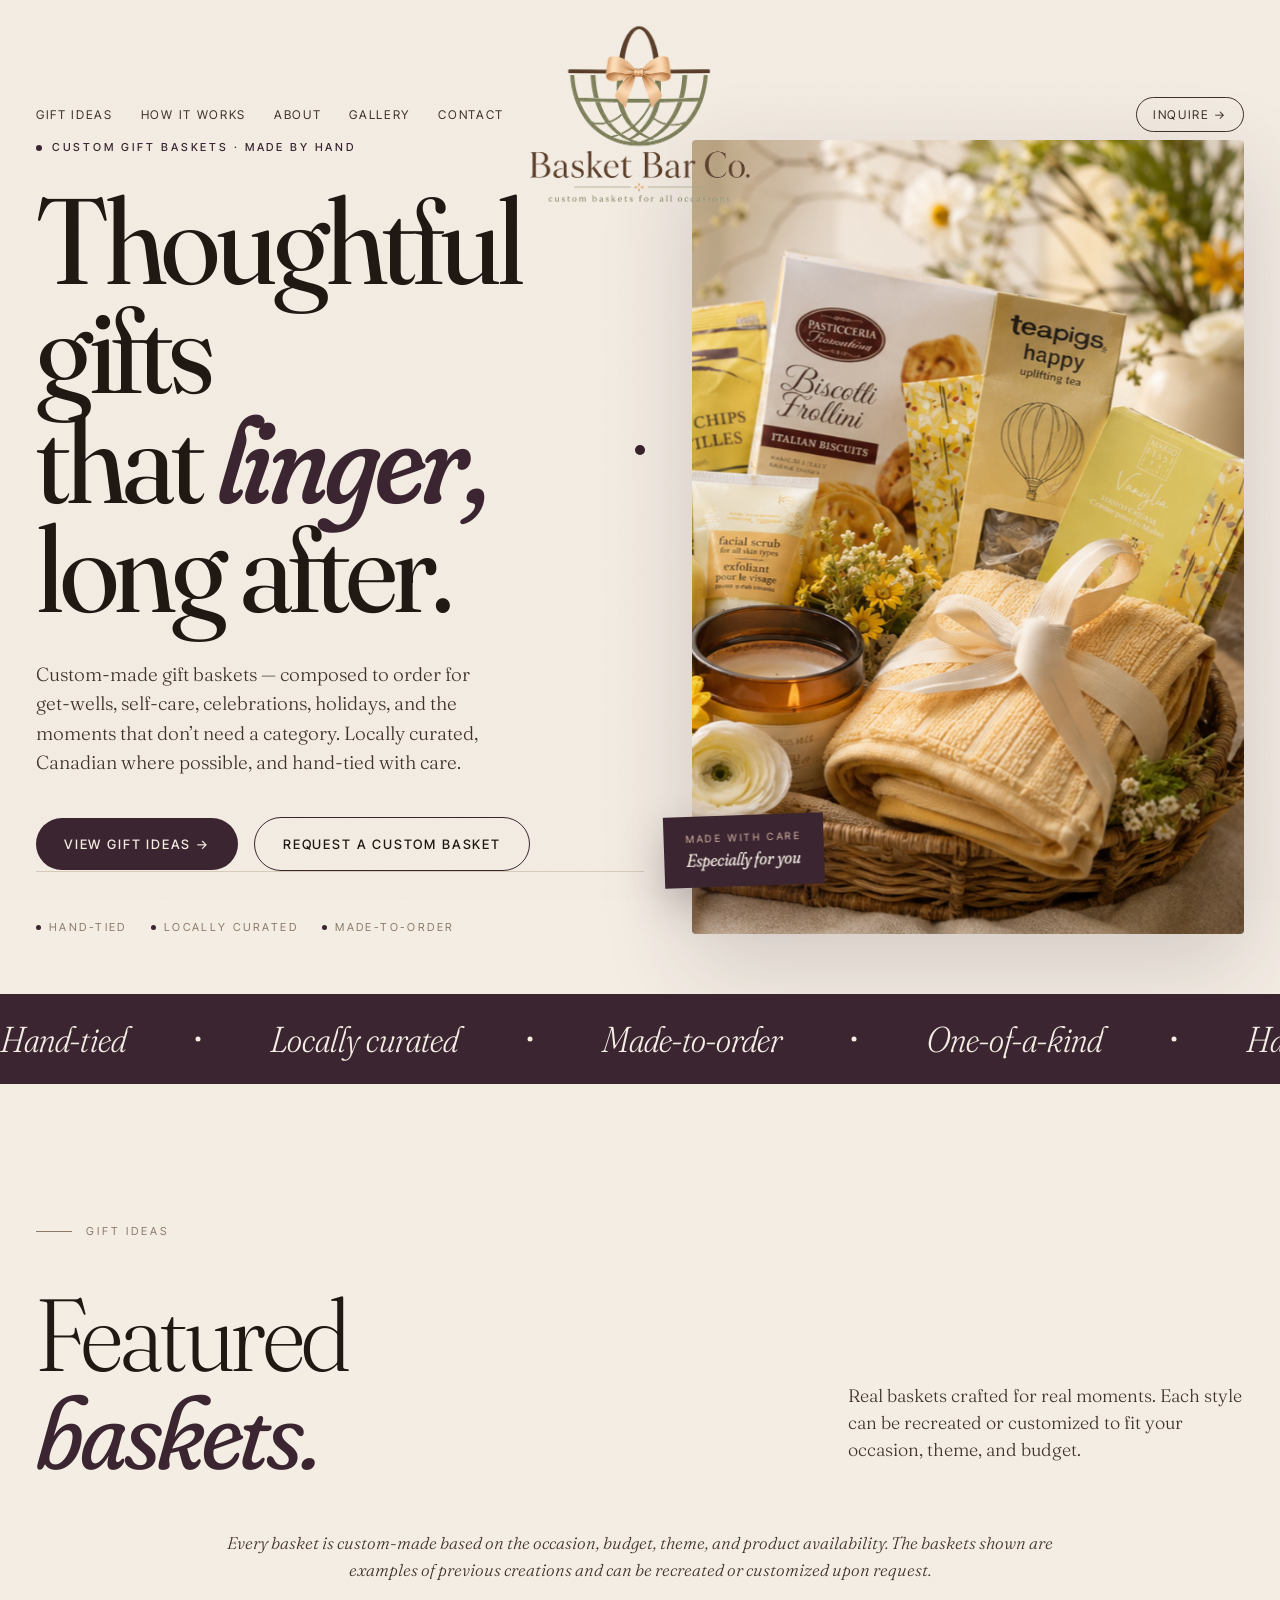
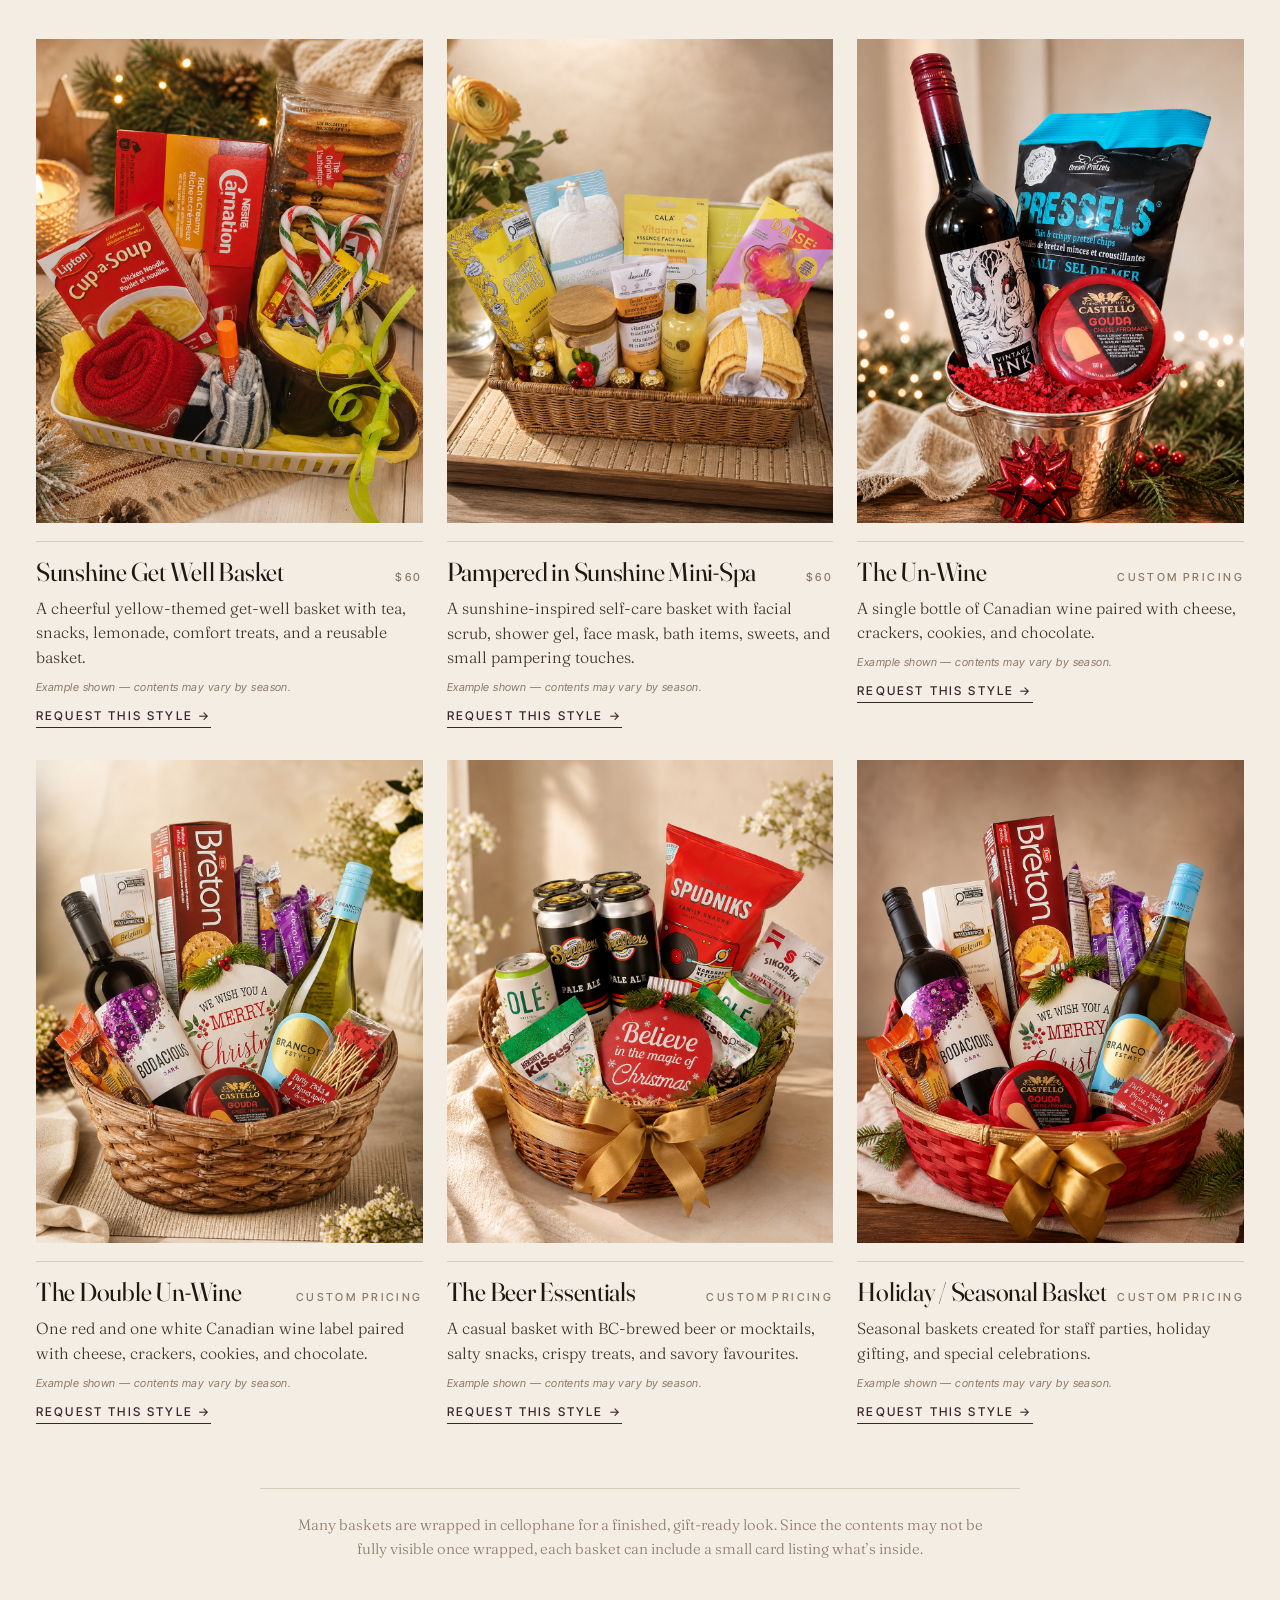
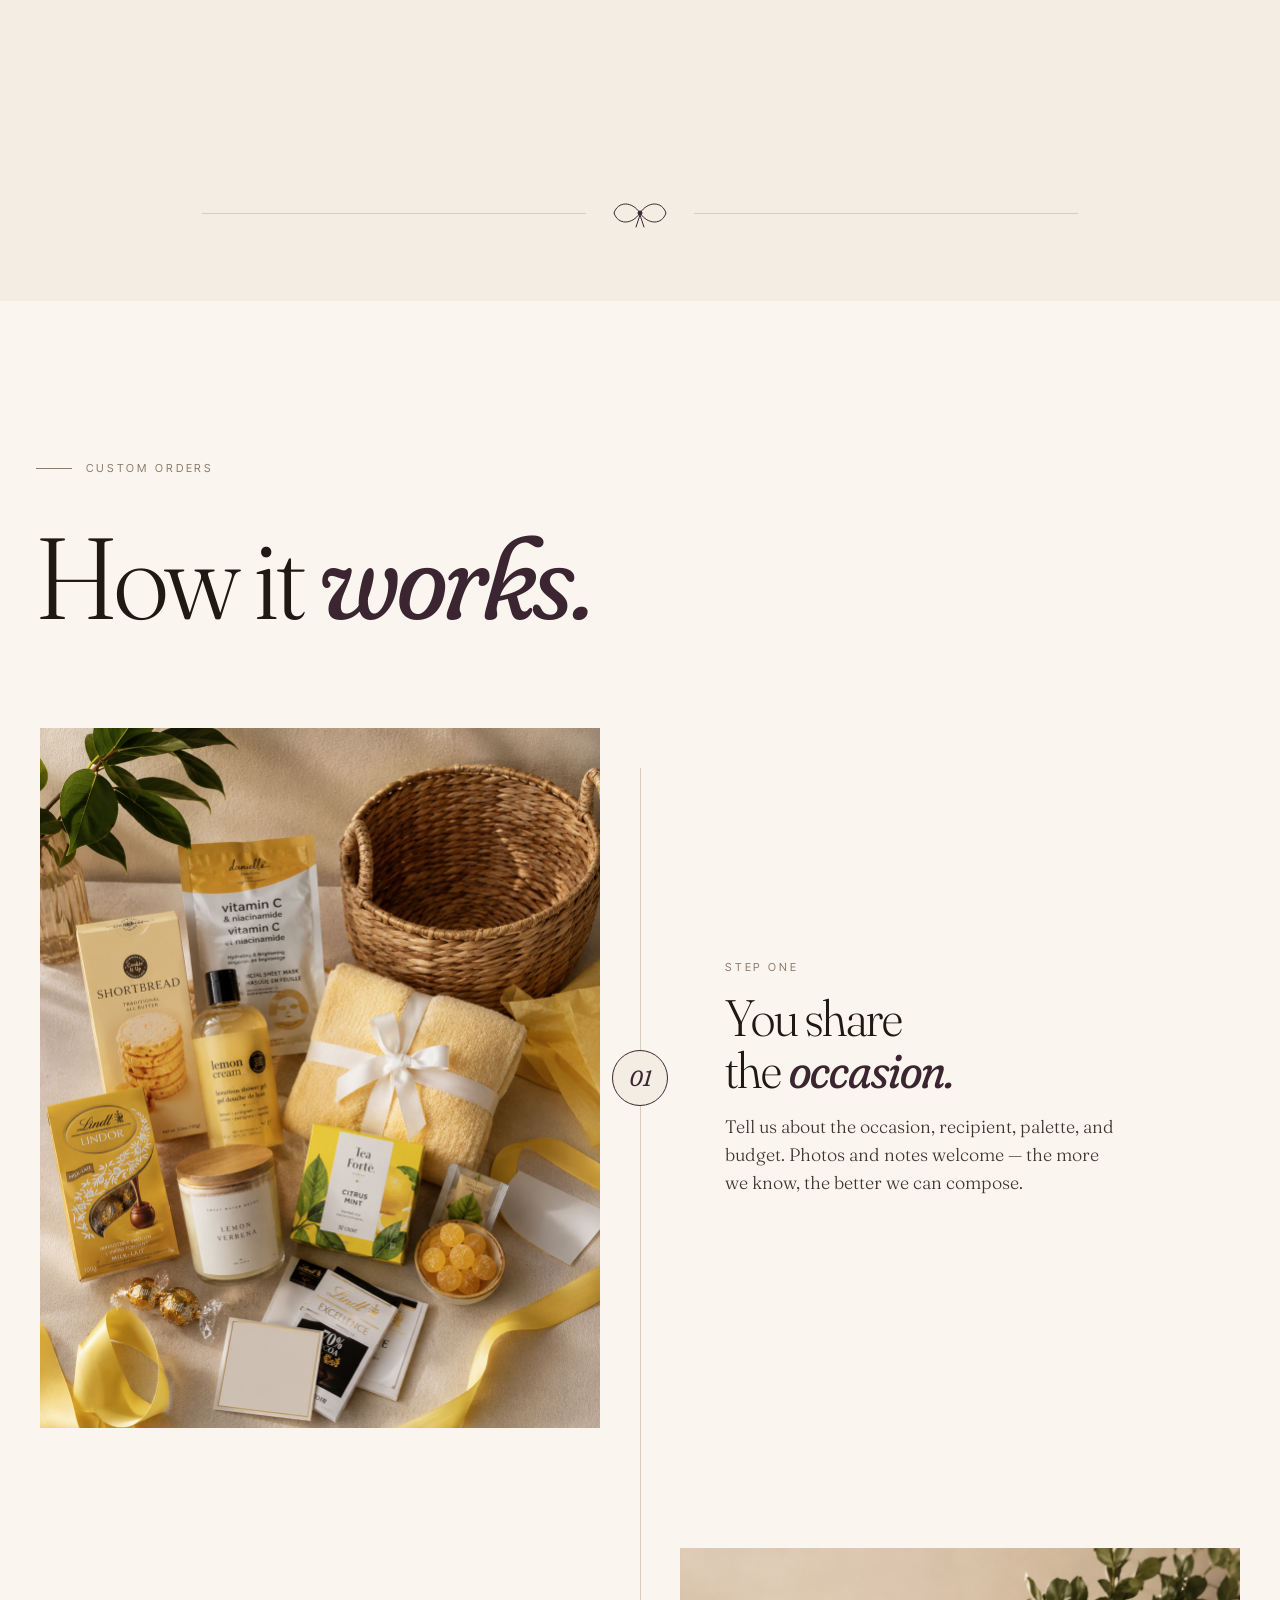
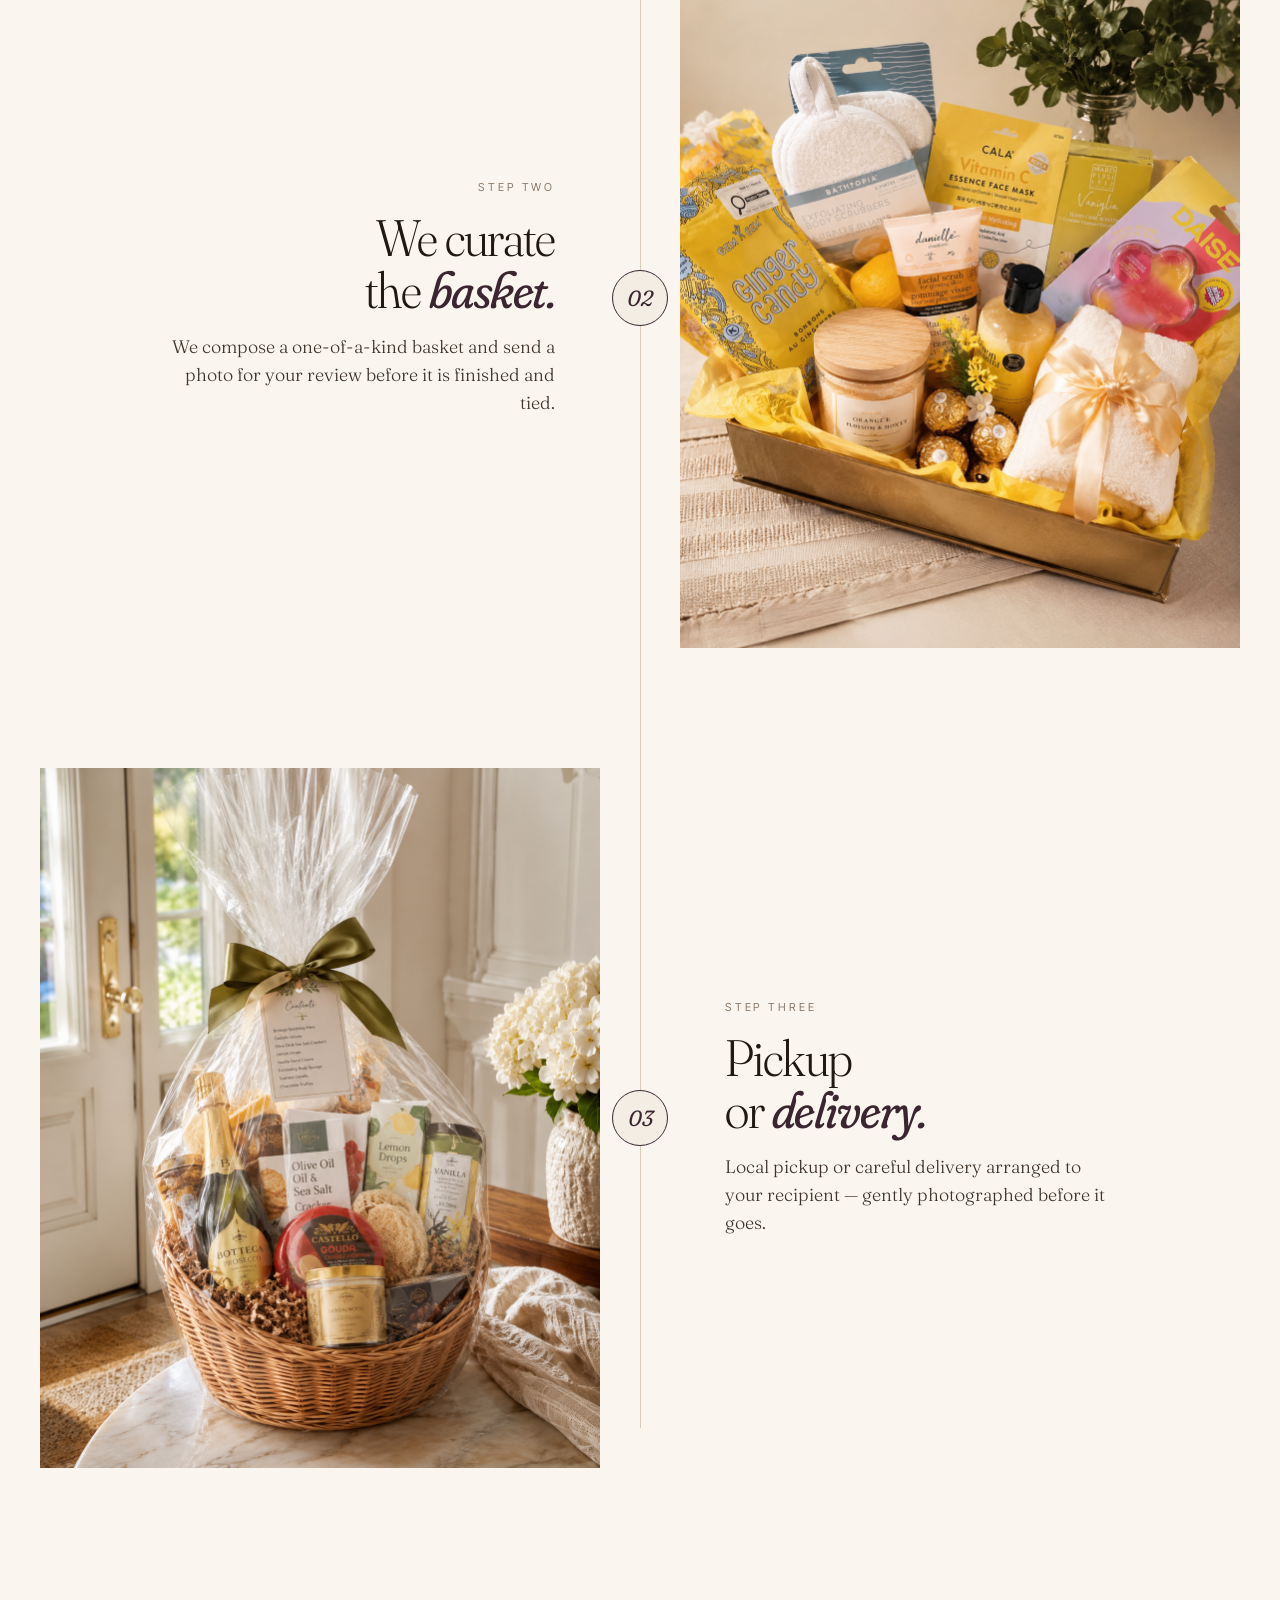
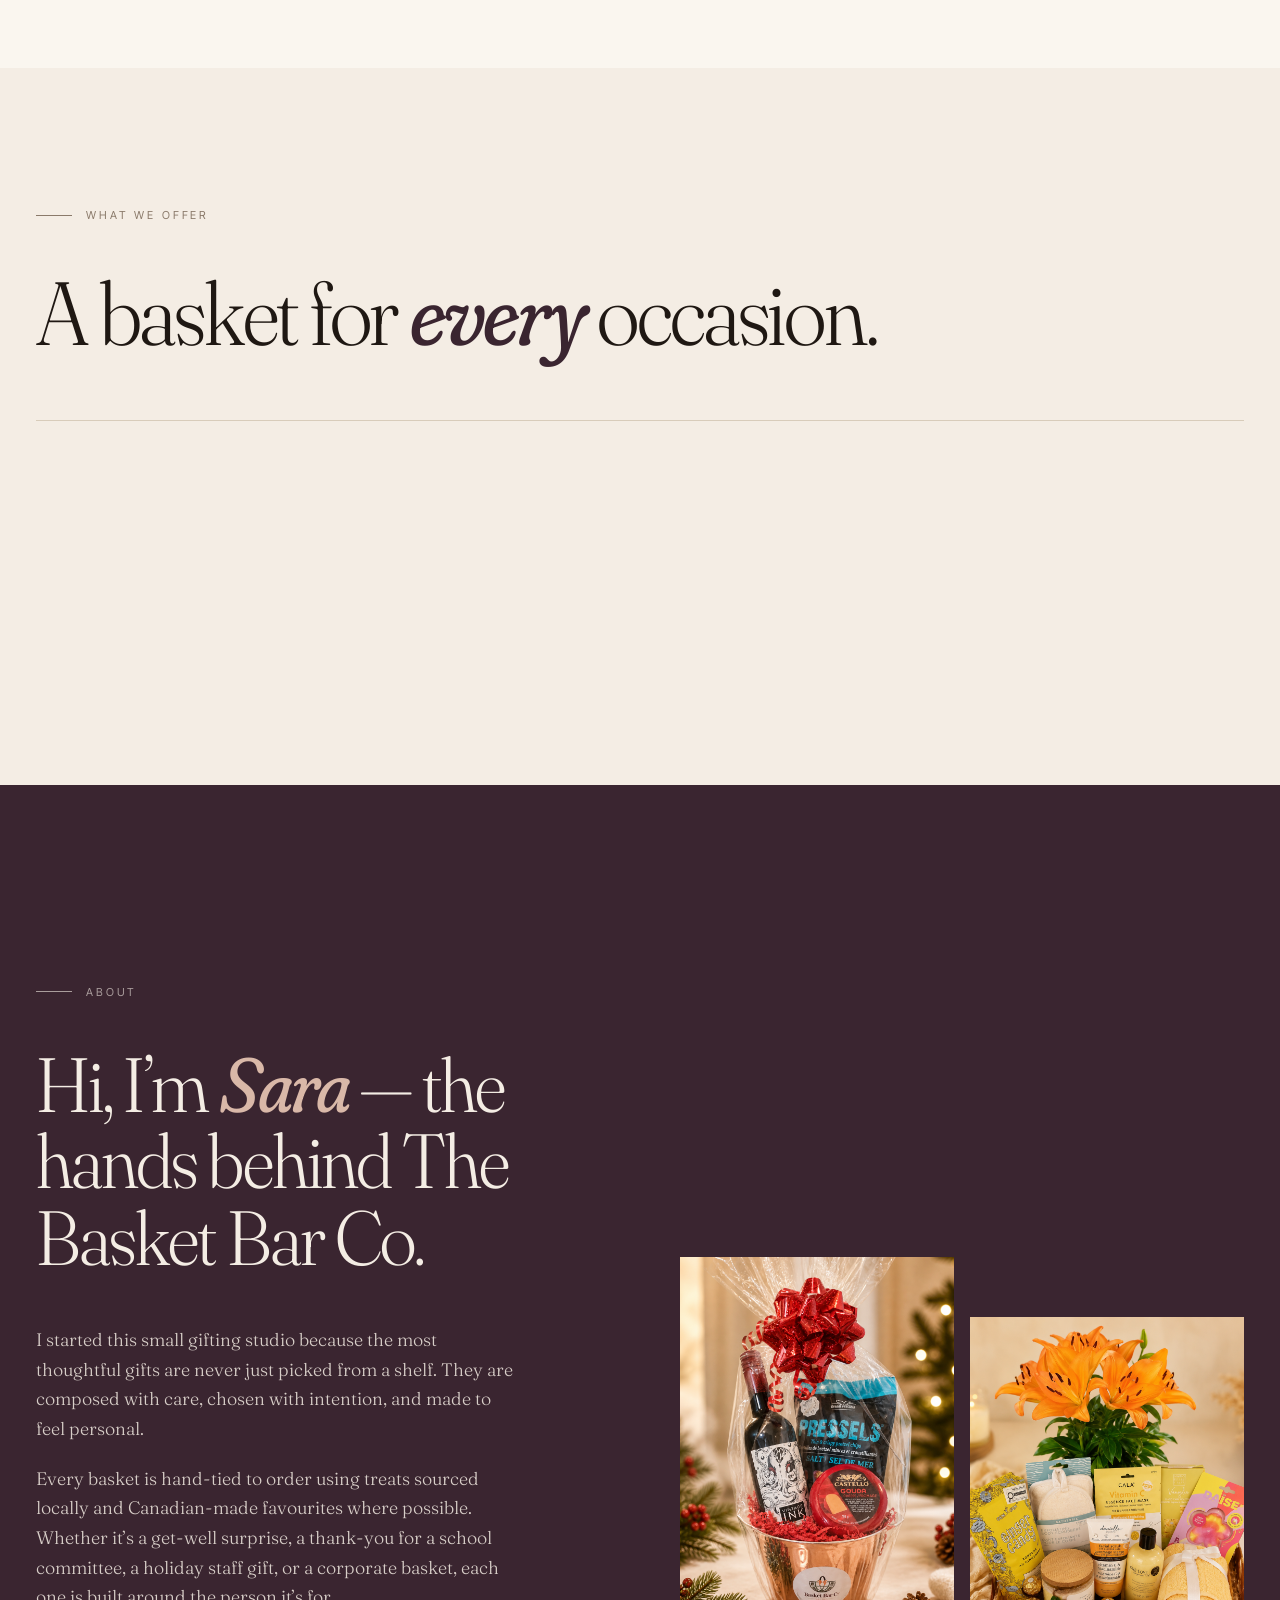
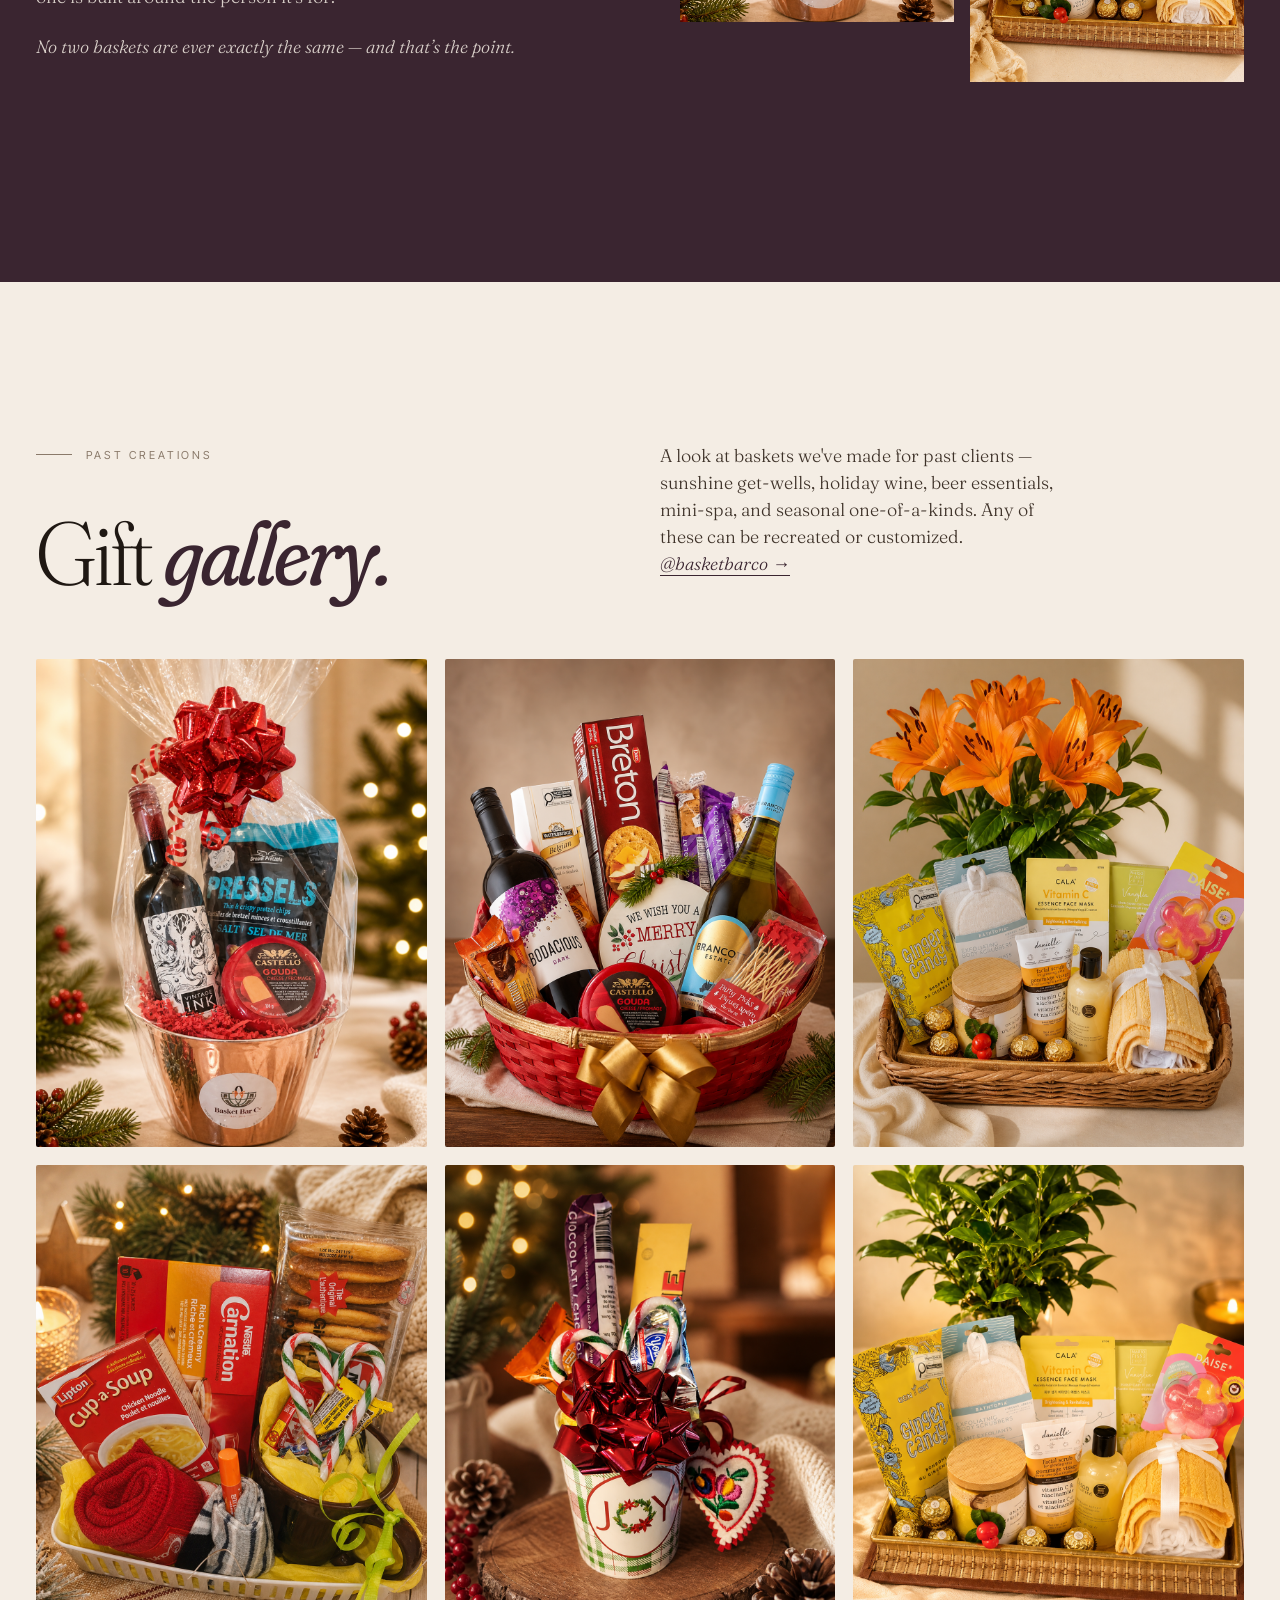
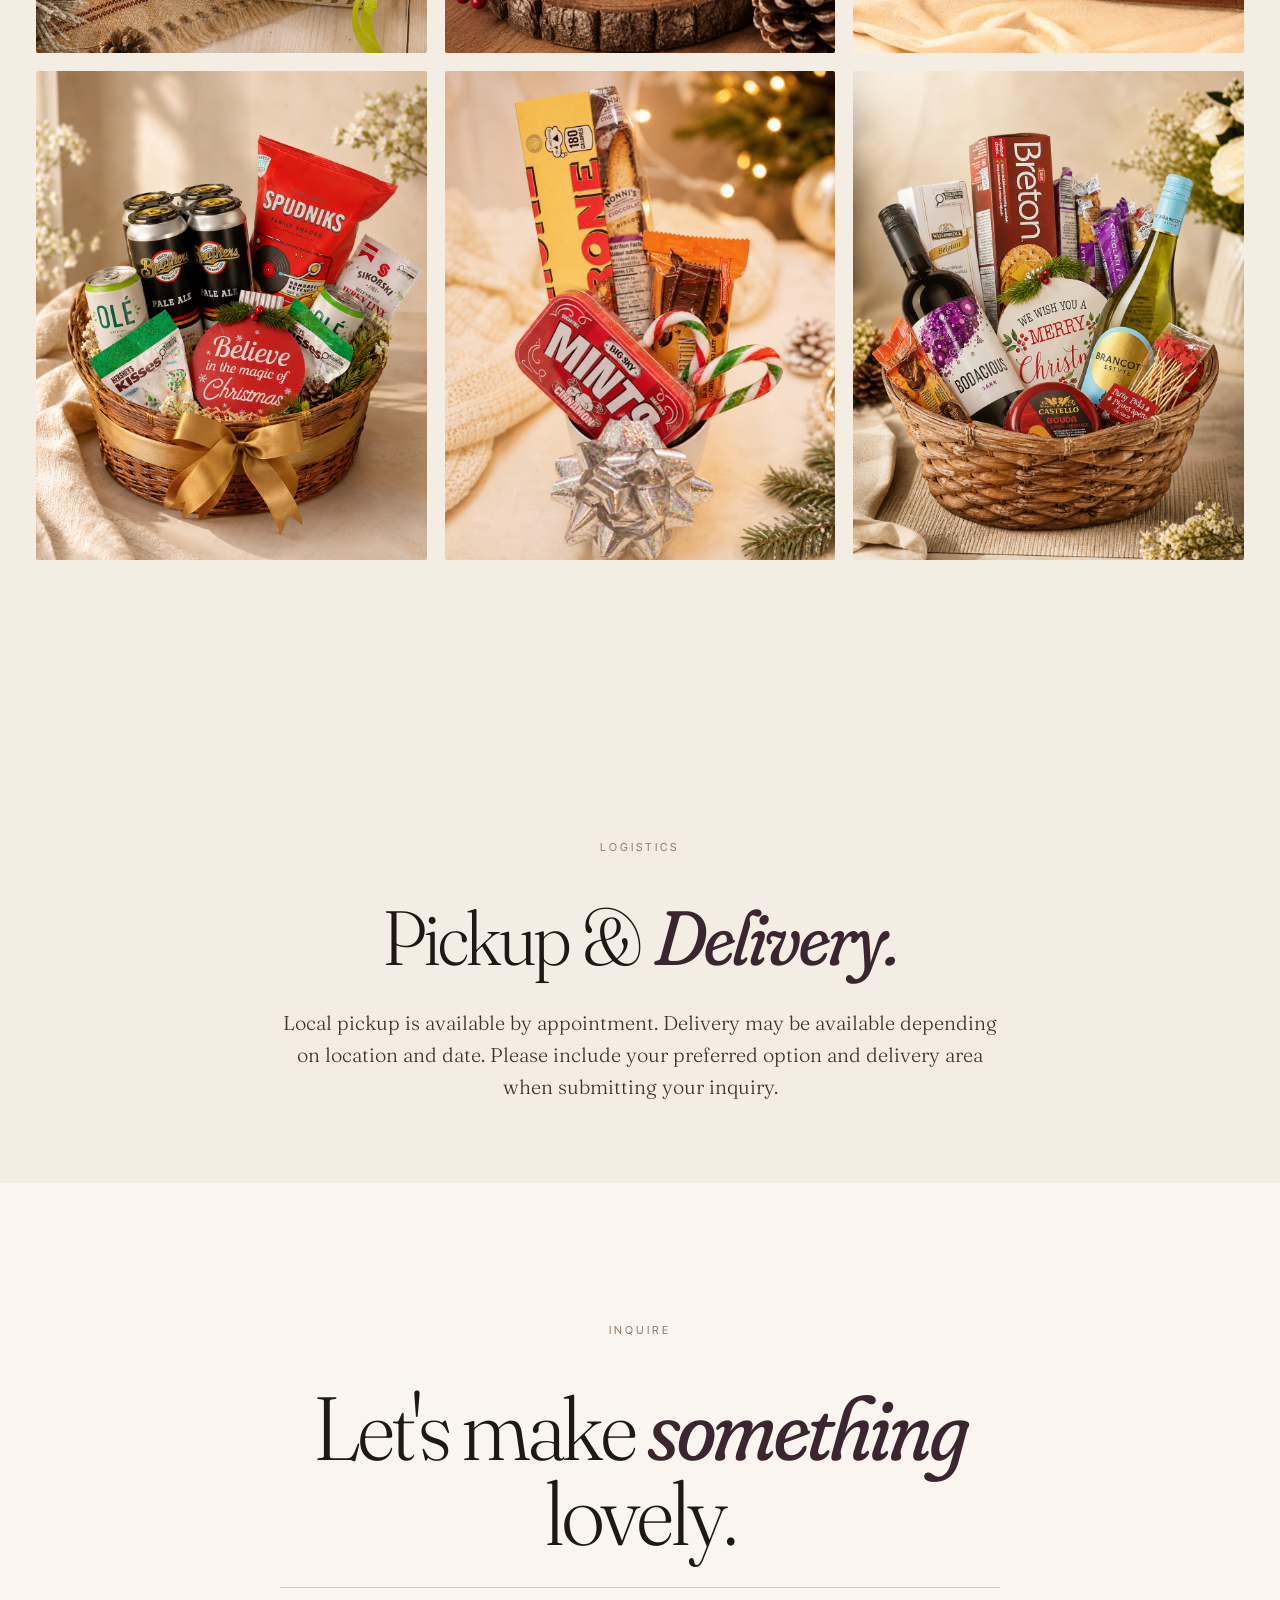
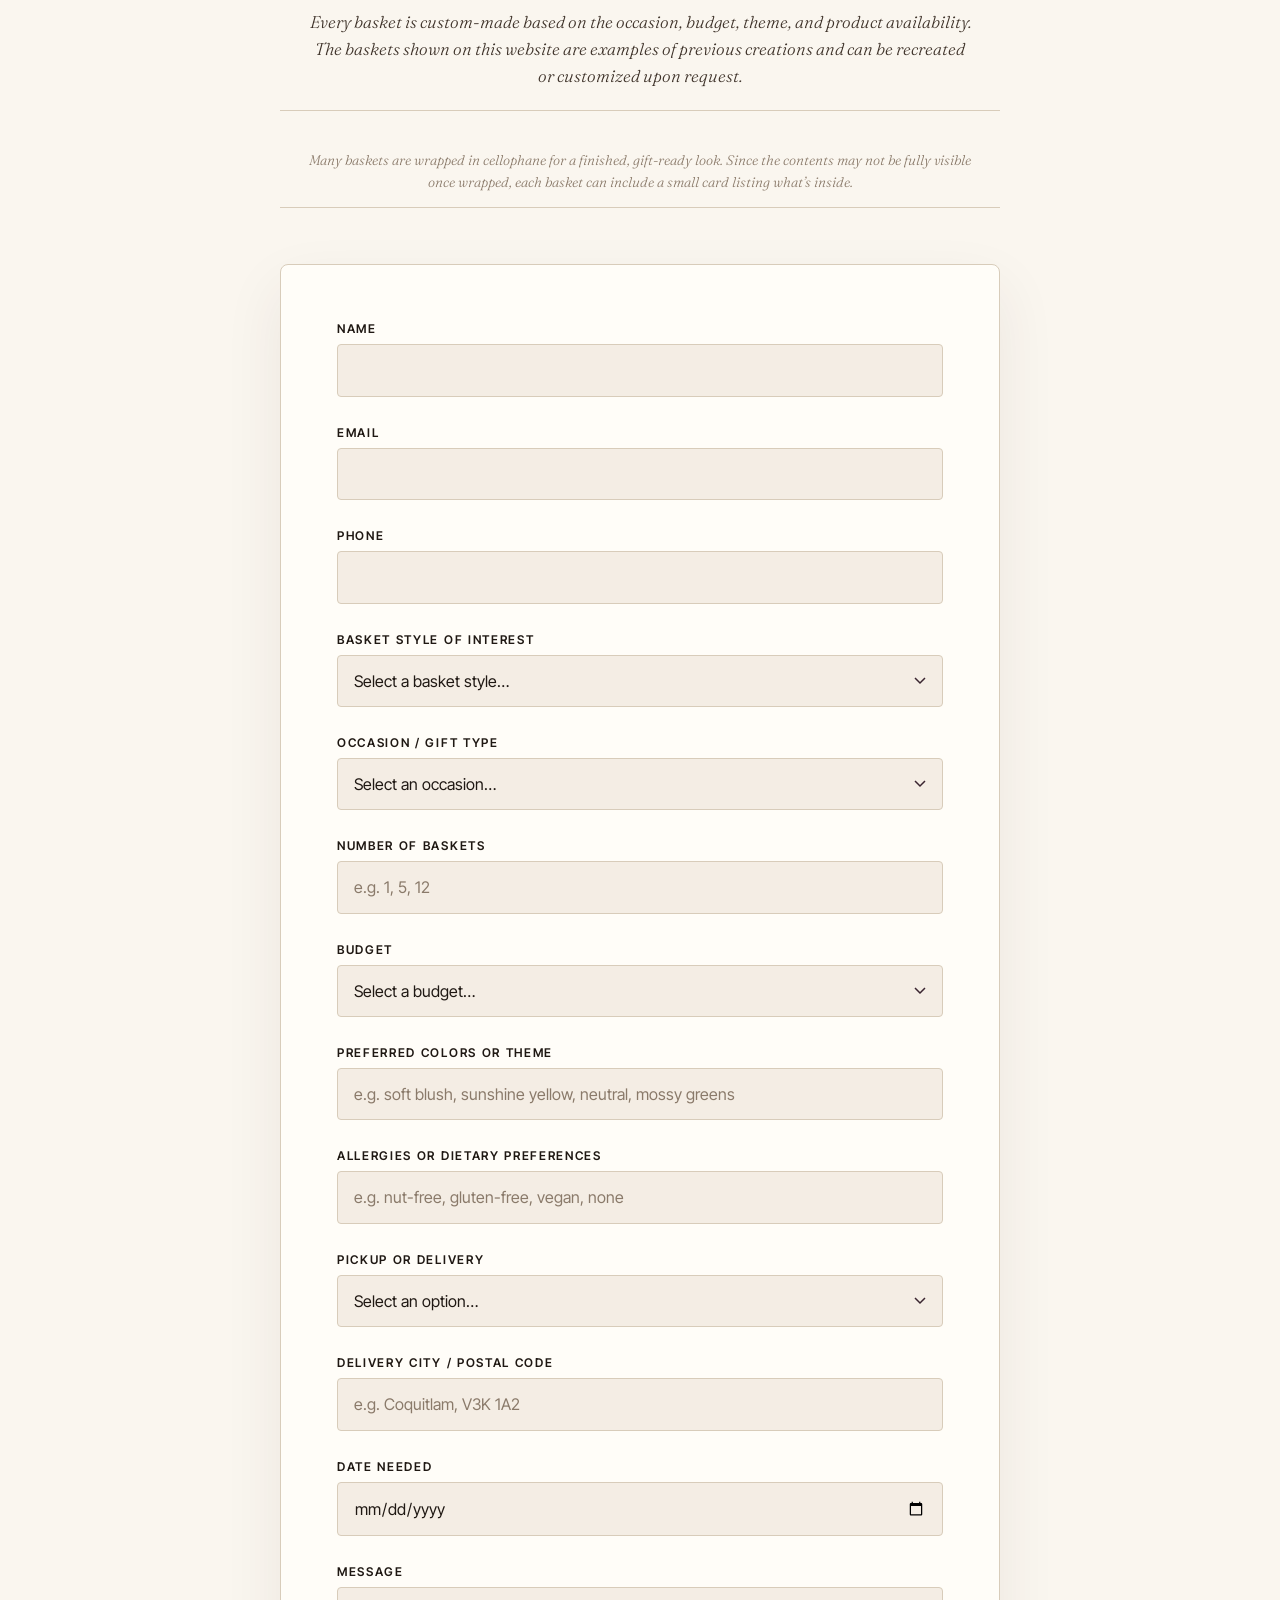
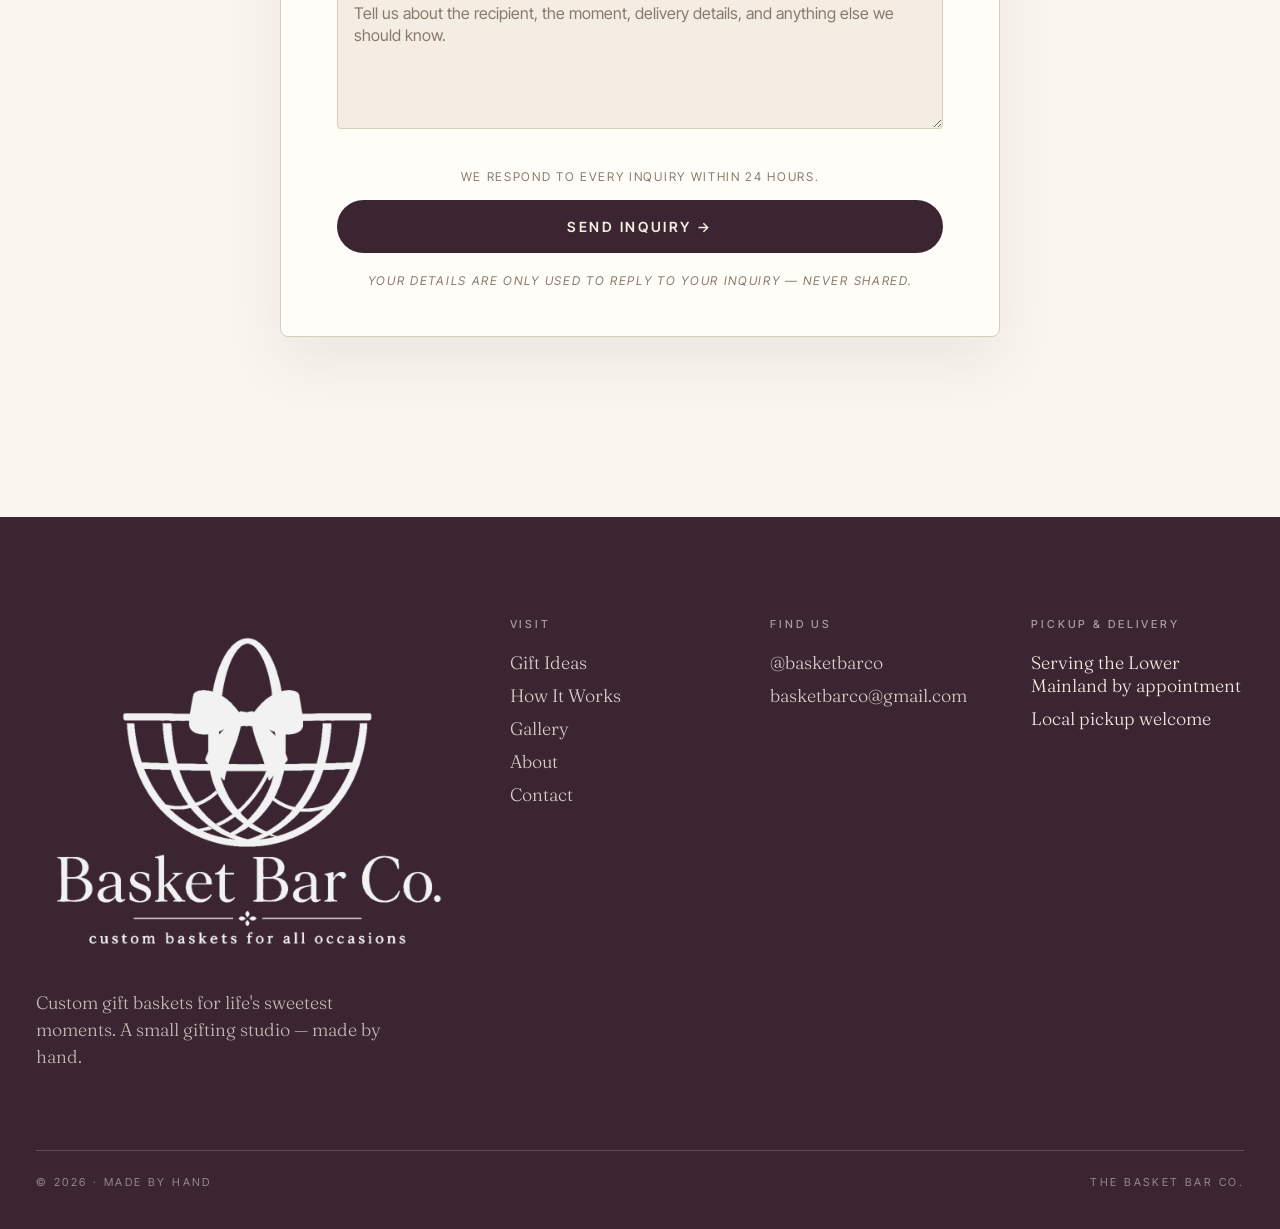
==== index.html @ ed0d7c8e "Initial commit: Basket Bar Co. website" ====
<!doctype html>
<html lang="en">
<head>
<meta charset="utf-8" />
<meta name="viewport" content="width=device-width, initial-scale=1" />
<title>The Basket Bar Co. — Custom Gift Baskets for All Occasions</title>
<meta name="description" content="Custom gift baskets curated with quiet intention. Hand-tied for birthdays, babies, thank-yous, and every moment that matters." />
<link rel="preconnect" href="https://fonts.googleapis.com" />
<link rel="preconnect" href="https://fonts.gstatic.com" crossorigin />
<link href="https://fonts.googleapis.com/css2?family=Fraunces:ital,opsz,wght@0,9..144,300..800;1,9..144,300..800&family=Inter+Tight:wght@300;400;500;600&display=swap" rel="stylesheet" />
<link rel="stylesheet" href="styles.css" />
</head>
<body>

<div id="cursor"></div>

<nav class="top" id="nav">
  <div class="links">
    <a href="#shop">Gift Ideas</a>
    <a href="#custom">How It Works</a>
    <a href="#about">About</a>
    <a href="#gallery">Gallery</a>
    <a href="#contact">Contact</a>
  </div>
  <a href="#" class="mark" aria-label="Basket Bar Co. — home">
    <img src="images/logo-transparent.png" alt="Basket Bar Co." class="logo-img"/>
  </a>
  <div class="right">
    <a href="#contact" class="inquire">Inquire &rarr;</a>
    <button class="nav-toggle" id="navToggle" aria-label="Open menu" aria-expanded="false" aria-controls="mobileMenu">
      <span></span><span></span><span></span>
    </button>
  </div>
</nav>

<!-- MOBILE DRAWER -->
<div class="mobile-menu" id="mobileMenu" aria-hidden="true">
  <div class="mobile-menu-inner">
    <a href="#shop" class="mm-link">Gift Ideas</a>
    <a href="#custom" class="mm-link">How It Works</a>
    <a href="#about" class="mm-link">About</a>
    <a href="#gallery" class="mm-link">Gallery</a>
    <a href="#contact" class="mm-link">Contact</a>
    <a href="#contact" class="mm-link mm-cta">Inquire &rarr;</a>
  </div>
</div>
<div class="mobile-menu-backdrop" id="mobileMenuBackdrop"></div>

<!-- HERO -->
<header class="hero">
  <div class="text-col">
    <div class="meta-top">
      <span><span class="dot"></span>&nbsp;&nbsp;Custom Gift Baskets &middot; Made by Hand</span>
    </div>
    <div>
      <h1>Thoughtful gifts<br/>that <em>linger,</em><br/>long after.</h1>
      <p class="lede">Custom-made gift baskets &mdash; composed to order for get-wells, self-care, celebrations, holidays, and the moments that don&rsquo;t need a category. Locally curated, Canadian where possible, and hand-tied with care.</p>
      <div class="ctas">
        <a class="cta primary" href="#shop">View Gift Ideas &rarr;</a>
        <a class="cta ghost" href="#contact">Request a Custom Basket</a>
      </div>
    </div>
    <div class="badges">
      <span>Hand-tied</span>
      <span>Locally curated</span>
      <span>Made-to-order</span>
    </div>
  </div>
  <div class="img-col">
    <div class="img-frame">
      <div class="bg" id="heroBg"></div>
    </div>
    <div class="img-caption"><small>Made with care</small>Especially for you</div>
  </div>
</header>

<!-- TICKER -->
<div class="ticker">
  <div class="track">
    <span>
      Hand-tied <svg width="16" height="16" viewBox="0 0 16 16"><circle cx="8" cy="8" r="2.5" fill="currentColor"/></svg>
      Locally curated <svg width="16" height="16" viewBox="0 0 16 16"><circle cx="8" cy="8" r="2.5" fill="currentColor"/></svg>
      Made-to-order <svg width="16" height="16" viewBox="0 0 16 16"><circle cx="8" cy="8" r="2.5" fill="currentColor"/></svg>
      One-of-a-kind <svg width="16" height="16" viewBox="0 0 16 16"><circle cx="8" cy="8" r="2.5" fill="currentColor"/></svg>
      Hand-tied <svg width="16" height="16" viewBox="0 0 16 16"><circle cx="8" cy="8" r="2.5" fill="currentColor"/></svg>
      Locally curated <svg width="16" height="16" viewBox="0 0 16 16"><circle cx="8" cy="8" r="2.5" fill="currentColor"/></svg>
      Made-to-order <svg width="16" height="16" viewBox="0 0 16 16"><circle cx="8" cy="8" r="2.5" fill="currentColor"/></svg>
      One-of-a-kind <svg width="16" height="16" viewBox="0 0 16 16"><circle cx="8" cy="8" r="2.5" fill="currentColor"/></svg>
    </span>
  </div>
</div>

<!-- FEATURED -->
<section class="featured" id="shop">
  <div class="head">
    <div>
      <div class="section-label">Gift Ideas</div>
      <h2 class="display">Featured <em>baskets.</em></h2>
    </div>
    <p class="lede">Real baskets crafted for real moments. Each style can be recreated or customized to fit your occasion, theme, and budget.</p>
  </div>

  <p class="featured-note">Every basket is custom-made based on the occasion, budget, theme, and product availability. The baskets shown are examples of previous creations and can be recreated or customized upon request.</p>

  <div class="gallery six">
    <a class="basket card" href="#contact" data-style="Sunshine Get Well Basket">
      <div class="frame"><img src="images/sunshine-get-well-basket.png" alt="Sunshine Get Well Basket — yellow-themed get-well basket with tea, snacks, and lemonade" loading="lazy"/></div>
      <div class="reveal"><span>Request This Style &rarr;</span></div>
      <div class="meta">
        <h3>Sunshine Get Well Basket</h3>
        <span class="price">$60</span>
      </div>
      <p class="desc">A cheerful yellow-themed get-well basket with tea, snacks, lemonade, comfort treats, and a reusable basket.</p>
      <small class="example-note">Example shown &mdash; contents may vary by season.</small>
      <span class="card-cta">Request This Style &rarr;</span>
    </a>

    <a class="basket card" href="#contact" data-style="Pampered in Sunshine Mini-Spa Basket">
      <div class="frame"><img src="images/pampered-sunshine-mini-spa.png" alt="Pampered in Sunshine Mini-Spa Basket — sunshine-themed self-care basket" loading="lazy"/></div>
      <div class="reveal"><span>Request This Style &rarr;</span></div>
      <div class="meta">
        <h3>Pampered in Sunshine Mini-Spa</h3>
        <span class="price">$60</span>
      </div>
      <p class="desc">A sunshine-inspired self-care basket with facial scrub, shower gel, face mask, bath items, sweets, and small pampering touches.</p>
      <small class="example-note">Example shown &mdash; contents may vary by season.</small>
      <span class="card-cta">Request This Style &rarr;</span>
    </a>

    <a class="basket card" href="#contact" data-style="The Un-Wine">
      <div class="frame"><img src="images/un-wine-basket.png" alt="The Un-Wine basket — single bottle of Canadian wine with cheese, crackers, and chocolate" loading="lazy"/></div>
      <div class="reveal"><span>Request This Style &rarr;</span></div>
      <div class="meta">
        <h3>The Un-Wine</h3>
        <span class="price">Custom pricing</span>
      </div>
      <p class="desc">A single bottle of Canadian wine paired with cheese, crackers, cookies, and chocolate.</p>
      <small class="example-note">Example shown &mdash; contents may vary by season.</small>
      <span class="card-cta">Request This Style &rarr;</span>
    </a>

    <a class="basket card" href="#contact" data-style="The Double Un-Wine">
      <div class="frame"><img src="images/double-un-wine-basket.png" alt="The Double Un-Wine basket — one red and one white Canadian wine with cheese and crackers" loading="lazy"/></div>
      <div class="reveal"><span>Request This Style &rarr;</span></div>
      <div class="meta">
        <h3>The Double Un-Wine</h3>
        <span class="price">Custom pricing</span>
      </div>
      <p class="desc">One red and one white Canadian wine label paired with cheese, crackers, cookies, and chocolate.</p>
      <small class="example-note">Example shown &mdash; contents may vary by season.</small>
      <span class="card-cta">Request This Style &rarr;</span>
    </a>

    <a class="basket card" href="#contact" data-style="The Beer Essentials">
      <div class="frame"><img src="images/beer-essentials-basket.png" alt="The Beer Essentials basket — BC-brewed beer with mocktails and savory snacks" loading="lazy"/></div>
      <div class="reveal"><span>Request This Style &rarr;</span></div>
      <div class="meta">
        <h3>The Beer Essentials</h3>
        <span class="price">Custom pricing</span>
      </div>
      <p class="desc">A casual basket with BC-brewed beer or mocktails, salty snacks, crispy treats, and savory favourites.</p>
      <small class="example-note">Example shown &mdash; contents may vary by season.</small>
      <span class="card-cta">Request This Style &rarr;</span>
    </a>

    <a class="basket card" href="#contact" data-style="Holiday / Seasonal Basket">
      <div class="frame"><img src="images/holiday-seasonal-basket.png" alt="Holiday Seasonal Basket — festive basket for staff parties and holiday gifting" loading="lazy"/></div>
      <div class="reveal"><span>Request This Style &rarr;</span></div>
      <div class="meta">
        <h3>Holiday / Seasonal Basket</h3>
        <span class="price">Custom pricing</span>
      </div>
      <p class="desc">Seasonal baskets created for staff parties, holiday gifting, and special celebrations.</p>
      <small class="example-note">Example shown &mdash; contents may vary by season.</small>
      <span class="card-cta">Request This Style &rarr;</span>
    </a>
  </div>

  <p class="featured-callout">Many baskets are wrapped in cellophane for a finished, gift-ready look. Since the contents may not be fully visible once wrapped, each basket can include a small card listing what&rsquo;s inside.</p>
</section>

<!-- DIVIDER -->
<div class="divider" aria-hidden="true">
  <span class="line"></span>
  <svg width="60" height="32" viewBox="0 0 60 32" fill="none" stroke="currentColor" stroke-width="1">
    <path d="M30 16 C 22 4, 8 4, 4 16 C 8 28, 22 28, 30 16 Z"/>
    <path d="M30 16 C 38 4, 52 4, 56 16 C 52 28, 38 28, 30 16 Z"/>
    <circle cx="30" cy="16" r="2" fill="currentColor"/>
    <path d="M30 18 L 26 30 M30 18 L 34 30" stroke-linecap="round"/>
  </svg>
  <span class="line"></span>
</div>

<!-- HOW IT WORKS -->
<section class="how" id="custom">
  <div class="head">
    <div class="section-label">Custom Orders</div>
    <h2 class="display">How it <em>works.</em></h2>
  </div>

  <div class="timeline">
    <div class="step left">
      <div class="img-wrap">
        <img src="images/cozy_gift_hamper_flatlay_arrangement.png" alt="Flat-lay of gift hamper items being planned and arranged" loading="lazy"/>
      </div>
      <div class="num">01</div>
      <div class="text">
        <div class="label">Step One</div>
        <h3>You share<br/>the <em>occasion.</em></h3>
        <p>Tell us about the occasion, recipient, palette, and budget. Photos and notes welcome &mdash; the more we know, the better we can compose.</p>
      </div>
    </div>

    <div class="step right">
      <div class="text">
        <div class="label">Step Two</div>
        <h3>We curate<br/>the <em>basket.</em></h3>
        <p>We compose a one-of-a-kind basket and send a photo for your review before it is finished and tied.</p>
      </div>
      <div class="num">02</div>
      <div class="img-wrap">
        <img src="images/cozy_pampering_gift_basket_arrangement.png" alt="A pampering gift basket arranged with spa products and treats" loading="lazy"/>
      </div>
    </div>

    <div class="step left">
      <div class="img-wrap">
        <img src="images/cozy_gift_basket_in_a_warm_entryway.png" alt="A finished gift basket wrapped in cellophane in a warm entryway, ready for delivery" loading="lazy"/>
      </div>
      <div class="num">03</div>
      <div class="text">
        <div class="label">Step Three</div>
        <h3>Pickup<br/>or <em>delivery.</em></h3>
        <p>Local pickup or careful delivery arranged to your recipient &mdash; gently photographed before it goes.</p>
      </div>
    </div>
  </div>
</section>

<!-- OCCASIONS -->
<section class="occasions">
  <div class="section-label">What we offer</div>
  <h2 class="display">A basket for <em>every</em> occasion.</h2>
  <div class="occasion-grid">
    <a class="occasion" href="#contact"><span><span class="num">01</span>Birthday</span><span class="arrow">&rarr;</span></a>
    <a class="occasion" href="#contact"><span><span class="num">02</span>Baby Shower</span><span class="arrow">&rarr;</span></a>
    <a class="occasion" href="#contact"><span><span class="num">03</span>Thank You</span><span class="arrow">&rarr;</span></a>
    <a class="occasion" href="#contact"><span><span class="num">04</span>Self-Care</span><span class="arrow">&rarr;</span></a>
    <a class="occasion" href="#contact"><span><span class="num">05</span>Holiday</span><span class="arrow">&rarr;</span></a>
    <a class="occasion" href="#contact"><span><span class="num">06</span>Custom</span><span class="arrow">&rarr;</span></a>
  </div>
</section>

<!-- ABOUT -->
<section class="about" id="about">
  <div class="grid">
    <div>
      <div class="section-label">About</div>
      <h2 class="display">Hi, I&rsquo;m <em>Sara</em> &mdash; the hands behind The Basket Bar Co.</h2>
      <p>I started this small gifting studio because the most thoughtful gifts are never just picked from a shelf. They are composed with care, chosen with intention, and made to feel personal.</p>
      <p>Every basket is hand-tied to order using treats sourced locally and Canadian-made favourites where possible. Whether it&rsquo;s a get-well surprise, a thank-you for a school committee, a holiday staff gift, or a corporate basket, each one is built around the person it&rsquo;s for.</p>
      <p><em>No two baskets are ever exactly the same &mdash; and that&rsquo;s the point.</em></p>
    </div>
    <div class="img-pair">
      <div class="img-wrap"><img src="images/un-wine-wrapped.png" alt="The Un-Wine basket wrapped in cellophane with a red bow" loading="lazy"/></div>
      <div class="img-wrap"><img src="images/about-spa-tray.png" alt="Pampered in Sunshine spa basket on a tray with orange lilies" loading="lazy"/></div>
    </div>
  </div>
</section>

<!-- PAST CREATIONS / GALLERY -->
<section class="mood" id="gallery">
  <div class="head">
    <div>
      <div class="section-label">Past Creations</div>
      <h2 class="display">Gift <em>gallery.</em></h2>
    </div>
    <p class="lede">A look at baskets we've made for past clients &mdash; sunshine get-wells, holiday wine, beer essentials, mini-spa, and seasonal one-of-a-kinds. Any of these can be recreated or customized.<br/><a href="https://instagram.com/basketbarco">@basketbarco &rarr;</a></p>
  </div>
  <div class="gallery-grid">
    <a class="g-tile" href="#contact"><img src="images/un-wine-wrapped.png" alt="The Un-Wine wrapped in cellophane with a red bow" loading="lazy"/></a>
    <a class="g-tile" href="#contact"><img src="images/holiday-seasonal-basket.png" alt="Holiday wine and snack basket" loading="lazy"/></a>
    <a class="g-tile" href="#contact"><img src="images/gallery-spa-lilies.png" alt="Sunshine spa basket with orange lilies" loading="lazy"/></a>
    <a class="g-tile" href="#contact"><img src="images/sunshine-get-well-basket.png" alt="Sunshine Get Well basket" loading="lazy"/></a>
    <a class="g-tile" href="#contact"><img src="images/gallery-holiday-joy.png" alt="Holiday JOY mini basket" loading="lazy"/></a>
    <a class="g-tile" href="#contact"><img src="images/gallery-spa-citrus.png" alt="Sunshine spa basket with citrus accents" loading="lazy"/></a>
    <a class="g-tile" href="#contact"><img src="images/beer-essentials-basket.png" alt="The Beer Essentials basket" loading="lazy"/></a>
    <a class="g-tile" href="#contact"><img src="images/gallery-holiday-mini.png" alt="Holiday mini cup gift" loading="lazy"/></a>
    <a class="g-tile" href="#contact"><img src="images/double-un-wine-basket.png" alt="The Double Un-Wine basket" loading="lazy"/></a>
  </div>
</section>

<!-- PICKUP & DELIVERY -->
<section class="pickup-delivery">
  <div class="pd-inner">
    <div class="section-label">Logistics</div>
    <h2 class="display">Pickup &amp; <em>Delivery.</em></h2>
    <p class="pd-text">Local pickup is available by appointment. Delivery may be available depending on location and date. Please include your preferred option and delivery area when submitting your inquiry.</p>
  </div>
</section>

<!-- INQUIRE -->
<section class="inquire-section" id="contact">
  <div class="head">
    <div class="section-label">Inquire</div>
    <h2 class="display">Let's make <em>something</em> lovely.</h2>
  </div>

  <p class="custom-note">Every basket is custom-made based on the occasion, budget, theme, and product availability. The baskets shown on this website are examples of previous creations and can be recreated or customized upon request.</p>

  <p class="custom-note small-note">Many baskets are wrapped in cellophane for a finished, gift-ready look. Since the contents may not be fully visible once wrapped, each basket can include a small card listing what&rsquo;s inside.</p>

  <form class="inquire-form" id="inquireForm" action="https://formspree.io/f/xojrwdpz" method="POST">
    <div class="field">
      <label for="f-name">Name</label>
      <input id="f-name" name="name" type="text" required autocomplete="name"/>
    </div>

    <div class="field">
      <label for="f-email">Email</label>
      <input id="f-email" name="email" type="email" required autocomplete="email"/>
    </div>

    <div class="field">
      <label for="f-phone">Phone</label>
      <input id="f-phone" name="phone" type="tel" autocomplete="tel"/>
    </div>

    <div class="field">
      <label for="f-style">Basket Style of Interest</label>
      <select id="f-style" name="basket_style" required>
        <option value="">Select a basket style&hellip;</option>
        <option>Sunshine Get Well Basket</option>
        <option>Pampered in Sunshine Mini-Spa Basket</option>
        <option>The Un-Wine</option>
        <option>The Double Un-Wine</option>
        <option>The Beer Essentials</option>
        <option>Holiday / Seasonal Basket</option>
        <option>Custom Request</option>
      </select>
    </div>

    <div class="field">
      <label for="f-occasion">Occasion / Gift Type</label>
      <select id="f-occasion" name="occasion" required>
        <option value="">Select an occasion&hellip;</option>
        <option>Get Well</option>
        <option>Birthday</option>
        <option>Self-Care</option>
        <option>Thank You</option>
        <option>Holiday</option>
        <option>Celebration</option>
        <option>Custom / Other</option>
      </select>
    </div>

    <div class="field">
      <label for="f-quantity">Number of Baskets</label>
      <input id="f-quantity" name="quantity" type="number" min="1" step="1" placeholder="e.g. 1, 5, 12" inputmode="numeric"/>
    </div>

    <div class="field">
      <label for="f-budget">Budget</label>
      <select id="f-budget" name="budget">
        <option value="">Select a budget&hellip;</option>
        <option>Under $75</option>
        <option>$75 &ndash; $100</option>
        <option>$100 &ndash; $150</option>
        <option>$150 &ndash; $200</option>
        <option>$200+</option>
        <option>Let&rsquo;s talk</option>
      </select>
    </div>

    <div class="field">
      <label for="f-theme">Preferred Colors or Theme</label>
      <input id="f-theme" name="theme" type="text" placeholder="e.g. soft blush, sunshine yellow, neutral, mossy greens"/>
    </div>

    <div class="field">
      <label for="f-allergies">Allergies or Dietary Preferences</label>
      <input id="f-allergies" name="allergies" type="text" placeholder="e.g. nut-free, gluten-free, vegan, none"/>
    </div>

    <div class="field">
      <label for="f-fulfillment">Pickup or Delivery</label>
      <select id="f-fulfillment" name="fulfillment" required>
        <option value="">Select an option&hellip;</option>
        <option value="Local pickup">Local pickup</option>
        <option value="Delivery">Delivery</option>
        <option value="Not sure yet">Not sure yet</option>
      </select>
    </div>

    <div class="field" id="city-field" hidden>
      <label for="f-city">Delivery City / Postal Code</label>
      <input id="f-city" name="delivery_city_postal" type="text" placeholder="e.g. Coquitlam, V3K 1A2"/>
    </div>

    <div class="field">
      <label for="f-date">Date Needed</label>
      <input id="f-date" name="date_needed" type="date"/>
    </div>

    <div class="field">
      <label for="f-message">Message</label>
      <textarea id="f-message" name="message" rows="5" placeholder="Tell us about the recipient, the moment, delivery details, and anything else we should know."></textarea>
    </div>

    <div class="form-footer">
      <small>We respond to every inquiry within 24 hours.</small>
      <button type="submit">Send Inquiry &rarr;</button>
      <small class="privacy-note">Your details are only used to reply to your inquiry &mdash; never shared.</small>
    </div>
  </form>
</section>

<!-- FOOTER -->
<footer>
  <div class="grid">
    <div>
      <img src="images/logo-transparent.png" alt="Basket Bar Co." class="footer-logo"/>
      <p class="footer-tag">Custom gift baskets for life's sweetest moments. A small gifting studio &mdash; made by hand.</p>
    </div>
    <div>
      <h4>Visit</h4>
      <ul>
        <li><a href="#shop">Gift Ideas</a></li>
        <li><a href="#custom">How It Works</a></li>
        <li><a href="#gallery">Gallery</a></li>
        <li><a href="#about">About</a></li>
        <li><a href="#contact">Contact</a></li>
      </ul>
    </div>
    <div>
      <h4>Find us</h4>
      <ul>
        <li><a href="https://instagram.com/basketbarco">@basketbarco</a></li>
        <li><a href="mailto:basketbarco@gmail.com">basketbarco@gmail.com</a></li>
      </ul>
    </div>
    <div>
      <h4>Pickup &amp; delivery</h4>
      <ul>
        <li>Serving the Lower Mainland by appointment</li>
        <li>Local pickup welcome</li>
      </ul>
    </div>
  </div>
  <div class="legal">
    <span>&copy; 2026 &middot; Made by hand</span>
    <span>The Basket Bar Co.</span>
  </div>
</footer>

<script src="script.js"></script>
</body>
</html>
---- styles.css ----
:root {
  --cream: #f4ede4;
  --cream-2: #ebe1d3;
  --paper: #faf6ef;
  --ink: #1f1813;
  --ink-soft: #3d3128;
  --mute: #8a7a6a;
  --hair: #d8ccba;
  --anchor: #3a2530;
  --anchor-2: #5a2a30;
  --blush: #d9b8a8;
  --serif: "Fraunces", "Times New Roman", serif;
  --sans: "Inter Tight", -apple-system, system-ui, sans-serif;
}

* { box-sizing: border-box; margin: 0; padding: 0; }
html, body {
  background: var(--cream);
  color: var(--ink);
  font-family: var(--sans);
  -webkit-font-smoothing: antialiased;
}
body { overflow-x: hidden; cursor: none; }
@media (pointer: coarse) {
  body { cursor: auto; }
  #cursor { display: none; }
}

/* paper grain */
body::before {
  content: "";
  position: fixed; inset: 0;
  pointer-events: none;
  z-index: 1000;
  opacity: 0.35;
  mix-blend-mode: multiply;
  background-image: url("data:image/svg+xml;utf8,<svg xmlns='http://www.w3.org/2000/svg' width='240' height='240'><filter id='n'><feTurbulence type='fractalNoise' baseFrequency='0.85' numOctaves='2' stitchTiles='stitch'/><feColorMatrix values='0 0 0 0 0.15  0 0 0 0 0.10  0 0 0 0 0.07  0 0 0 0.06 0'/></filter><rect width='100%25' height='100%25' filter='url(%23n)'/></svg>");
}

/* custom cursor */
#cursor {
  position: fixed; top: 0; left: 0;
  width: 10px; height: 10px;
  border-radius: 50%;
  background: var(--anchor);
  pointer-events: none;
  z-index: 2000;
  transform: translate(-50%, -50%);
  transition: width .35s cubic-bezier(.2,.8,.2,1), height .35s cubic-bezier(.2,.8,.2,1), background .3s, opacity .3s;
  mix-blend-mode: multiply;
}
#cursor.big { width: 64px; height: 64px; background: var(--anchor); opacity: .85; }
#cursor.text { width: 4px; height: 22px; border-radius: 2px; }

/* nav */
nav.top {
  position: fixed; top: 0; left: 0; right: 0;
  z-index: 50;
  display: grid;
  grid-template-columns: 1fr auto 1fr;
  align-items: center;
  padding: 14px 36px;
  font-family: var(--sans);
  font-size: 12px;
  letter-spacing: 0.14em;
  text-transform: uppercase;
  color: var(--ink-soft);
  transition: background .4s, backdrop-filter .4s, color .4s;
}
nav.top.scrolled {
  background: rgba(244, 237, 228, 0.82);
  backdrop-filter: blur(12px);
  border-bottom: 1px solid var(--hair);
}
nav.top .links { display: flex; gap: 28px; }
nav.top .links a, nav.top .right a {
  color: inherit;
  text-decoration: none;
  position: relative;
}
nav.top .links a::after {
  content: ""; position: absolute; left: 0; right: 0; bottom: -6px;
  height: 1px; background: currentColor;
  transform: scaleX(0); transform-origin: left;
  transition: transform .5s cubic-bezier(.2,.8,.2,1);
}
nav.top .links a:hover::after { transform: scaleX(1); }
nav.top .mark {
  display: flex; align-items: center; gap: 0;
  text-decoration: none;
  color: inherit;
}
nav.top .mark .logo-img {
  height: 200px; width: auto; display: block;
  background: transparent;
  border: 0;
  box-shadow: none;
  mix-blend-mode: multiply;
  transition: height .4s, mix-blend-mode .4s;
}
nav.top.scrolled .mark .logo-img { height: 130px; }
nav.top .right { justify-self: end; display: flex; gap: 24px; align-items: center; }
nav.top .inquire {
  border: 1px solid currentColor;
  padding: 9px 16px;
  border-radius: 999px;
}

/* HERO */
.hero {
  position: relative;
  min-height: 100vh;
  width: 100%;
  overflow: hidden;
  background: var(--cream);
  padding: 140px 36px 60px;
  display: grid;
  grid-template-columns: 1.1fr 1fr;
  gap: 48px;
  align-items: stretch;
}
.hero .text-col {
  display: flex; flex-direction: column;
  justify-content: space-between;
  position: relative;
  z-index: 2;
}
.hero .meta-top {
  display: flex; gap: 18px; align-items: baseline;
  color: var(--anchor);
  font-size: 11px; letter-spacing: .26em; text-transform: uppercase;
  font-weight: 500;
}
.hero .meta-top .dot {
  display: inline-block; width: 6px; height: 6px; border-radius: 50%;
  background: var(--anchor); vertical-align: middle;
}
.hero h1 {
  color: var(--ink);
  font-family: var(--serif);
  font-weight: 400;
  font-variation-settings: "opsz" 144, "SOFT" 30;
  font-size: clamp(64px, 9.5vw, 168px);
  line-height: 0.9;
  letter-spacing: -0.035em;
  margin-top: 32px;
}
.hero h1 em {
  font-style: italic;
  font-weight: 500;
  color: var(--anchor);
  font-variation-settings: "opsz" 144, "SOFT" 100, "WONK" 1;
}
.hero .lede {
  margin-top: 36px;
  max-width: 38ch;
  font-family: var(--serif);
  font-weight: 300;
  font-size: 19px;
  line-height: 1.55;
  color: var(--ink-soft);
}
.hero .ctas {
  margin-top: 40px;
  display: flex; gap: 16px; align-items: center;
  flex-wrap: wrap;
}
.hero .cta {
  display: inline-flex; align-items: center; gap: 12px;
  text-decoration: none;
  padding: 18px 28px;
  border-radius: 999px;
  font-family: var(--sans);
  font-size: 13px;
  letter-spacing: .14em;
  text-transform: uppercase;
  font-weight: 500;
  transition: background .4s, color .4s, transform .4s;
}
.hero .cta.primary { background: var(--anchor); color: var(--cream); }
.hero .cta.primary:hover { background: var(--anchor-2); transform: translateX(4px); }
.hero .cta.ghost { color: var(--ink); border: 1px solid var(--anchor); }
.hero .cta.ghost:hover { background: var(--anchor); color: var(--cream); }
.hero .badges {
  margin-top: auto;
  padding-top: 48px;
  display: flex; gap: 24px;
  border-top: 1px solid var(--hair);
  font-family: var(--sans);
  font-size: 11px; letter-spacing: .22em; text-transform: uppercase;
  color: var(--mute);
}
.hero .badges span { display: flex; align-items: center; gap: 8px; }
.hero .badges span::before {
  content: ""; display: inline-block; width: 5px; height: 5px;
  border-radius: 50%; background: var(--anchor);
}

.hero .img-col { position: relative; }
.hero .img-frame {
  position: relative;
  width: 100%; height: 100%;
  min-height: 600px;
  overflow: hidden;
  border-radius: 4px;
  box-shadow: 0 30px 90px rgba(58,37,48,.18);
}
.hero .img-frame .bg {
  position: absolute; inset: 0;
  background-image: url("images/hero-sunshine.png");
  background-size: cover;
  background-position: center right;
  transform: scale(1.02);
  will-change: transform;
}
.hero .img-caption {
  position: absolute;
  left: -28px; bottom: 48px;
  background: var(--anchor);
  color: var(--cream);
  padding: 16px 22px;
  z-index: 3;
  font-family: var(--serif);
  font-style: italic;
  font-size: 18px;
  font-variation-settings: "opsz" 144, "SOFT" 100, "WONK" 1;
  box-shadow: 0 16px 40px rgba(58,37,48,.25);
  transform: rotate(-2deg);
}
.hero .img-caption small {
  display: block;
  font-style: normal;
  font-family: var(--sans);
  font-size: 10px;
  letter-spacing: .26em;
  text-transform: uppercase;
  color: var(--blush);
  margin-bottom: 4px;
  font-variation-settings: normal;
}
.hero .vol-tag {
  position: absolute;
  top: 28px; right: 28px;
  color: var(--cream);
  font-family: var(--serif);
  font-style: italic;
  font-weight: 300;
  font-size: 64px;
  line-height: 1;
  z-index: 3;
  text-shadow: 0 4px 24px rgba(0,0,0,.5);
  font-variation-settings: "opsz" 144, "SOFT" 100, "WONK" 1;
}
/* TICKER */
.ticker {
  background: var(--anchor);
  color: var(--cream);
  padding: 22px 0;
  overflow: hidden;
  border-top: 1px solid var(--anchor);
  border-bottom: 1px solid var(--anchor);
}
.ticker .track {
  display: flex; gap: 64px;
  white-space: nowrap;
  animation: marquee 48s linear infinite;
  font-family: var(--serif);
  font-style: italic;
  font-weight: 300;
  font-size: 36px;
  font-variation-settings: "opsz" 144, "SOFT" 60;
}
.ticker .track span { display: inline-flex; align-items: center; gap: 64px; }
.ticker .track svg { flex: 0 0 auto; }
@keyframes marquee {
  from { transform: translateX(0); }
  to { transform: translateX(-50%); }
}

/* SECTION CHROME */
section { padding: 140px 36px; position: relative; }
.section-label {
  font-family: var(--sans);
  font-size: 11px;
  letter-spacing: .26em;
  text-transform: uppercase;
  color: var(--mute);
  display: flex; align-items: center; gap: 14px;
  margin-bottom: 48px;
}
.section-label::before {
  content: ""; display: inline-block;
  width: 36px; height: 1px; background: currentColor;
}
.display {
  font-family: var(--serif);
  font-weight: 300;
  font-variation-settings: "opsz" 144, "SOFT" 40;
  line-height: 0.95;
  letter-spacing: -0.025em;
}
.display em {
  font-style: italic;
  font-weight: 400;
  color: var(--anchor);
  font-variation-settings: "opsz" 144, "SOFT" 100, "WONK" 1;
}

/* FEATURED */
.featured { background: var(--cream); }
.featured .head {
  display: grid;
  grid-template-columns: 1fr 1fr;
  align-items: end;
  gap: 40px;
  margin-bottom: 80px;
}
.featured h2 { font-size: clamp(56px, 8vw, 130px); }
.featured .lede {
  font-family: var(--serif);
  font-weight: 300;
  font-size: 18px;
  line-height: 1.5;
  color: var(--ink-soft);
  max-width: 36ch;
  justify-self: end;
  padding-bottom: 18px;
}
.gallery {
  display: grid;
  grid-template-columns: 1.4fr 1fr;
  gap: 24px;
  align-items: start;
}
.gallery .col-right { display: grid; gap: 24px; }
.gallery.five .col-right {
  grid-template-columns: 1fr 1fr;
  gap: 20px;
}
.gallery.five .basket.small .frame { aspect-ratio: 1 / 1; }
@media (max-width: 1100px) {
  .gallery.five .col-right { grid-template-columns: 1fr; }
}
.basket {
  position: relative;
  cursor: none;
  text-decoration: none;
  color: inherit;
}
.basket .frame {
  position: relative;
  overflow: hidden;
  background: var(--cream-2);
}
.basket .frame img {
  width: 100%; height: 100%;
  object-fit: cover;
  display: block;
  transition: transform 1.2s cubic-bezier(.2,.8,.2,1), filter .8s;
}
.basket:hover .frame img { transform: scale(1.04); filter: brightness(.78); }
.basket .meta {
  margin-top: 18px;
  display: flex; justify-content: space-between; align-items: baseline;
  border-top: 1px solid var(--hair);
  padding-top: 14px;
}
.basket .meta h3 {
  font-family: var(--serif);
  font-weight: 400;
  font-size: 26px;
  letter-spacing: -0.01em;
  font-variation-settings: "opsz" 144;
}
.basket .desc {
  font-family: var(--serif);
  font-weight: 300;
  font-size: 16px;
  line-height: 1.55;
  color: var(--ink-soft);
  margin-top: 8px;
  max-width: 42ch;
}
.basket.feature .frame { aspect-ratio: 4/5; }
.basket.small .frame { aspect-ratio: 4/3; }
.basket .reveal {
  position: absolute; inset: 0;
  display: flex; align-items: center; justify-content: center;
  opacity: 0; transition: opacity .5s;
  pointer-events: none;
  z-index: 2;
}
.basket:hover .reveal { opacity: 1; }
.basket .reveal span {
  font-family: var(--serif);
  font-style: italic;
  font-weight: 400;
  font-variation-settings: "opsz" 144, "SOFT" 100, "WONK" 1;
  color: #fff;
  font-size: clamp(24px, 3.2vw, 44px);
  text-shadow: 0 2px 24px rgba(0,0,0,.3);
  letter-spacing: -0.01em;
}
.basket .meta .price {
  font-family: var(--sans);
  font-size: 11px;
  letter-spacing: .22em;
  text-transform: uppercase;
  color: var(--mute);
  font-weight: 500;
}
.basket .desc em {
  display: block;
  margin-top: 8px;
  font-style: italic;
  font-size: 13px;
  letter-spacing: .04em;
  color: var(--anchor);
  font-variation-settings: "opsz" 144, "SOFT" 100;
}

/* DIVIDER */
.divider {
  display: flex; align-items: center; justify-content: center;
  padding: 72px 0;
  color: var(--anchor);
}
.divider .line {
  flex: 1; height: 1px; background: var(--hair);
  max-width: 30vw;
}
.divider svg { margin: 0 24px; }

/* HOW IT WORKS */
.how {
  background: var(--paper);
  padding: 160px 36px 200px;
  position: relative;
}
.how .head { max-width: 1400px; margin: 0 auto 96px; }
.how h2 { font-size: clamp(56px, 9vw, 140px); max-width: 14ch; }
.how .timeline { max-width: 1200px; margin: 0 auto; position: relative; }
.how .timeline::before {
  content: "";
  position: absolute;
  left: 50%; top: 40px; bottom: 40px;
  width: 1px;
  background: var(--hair);
}
.step {
  display: grid;
  grid-template-columns: 1fr 80px 1fr;
  gap: 0;
  align-items: center;
  margin-bottom: 120px;
  position: relative;
}
.step:last-child { margin-bottom: 0; }
.step .img-wrap {
  aspect-ratio: 4/5;
  overflow: hidden;
  background: var(--cream-2);
}
.step .img-wrap img {
  width: 100%; height: 100%; object-fit: cover;
  transition: transform 1.4s cubic-bezier(.2,.8,.2,1);
}
.step:hover .img-wrap img { transform: scale(1.05); }
.step .text { padding: 0 8%; }
.step.left .img-wrap { grid-column: 1; }
.step.left .text { grid-column: 3; }
.step.right .img-wrap { grid-column: 3; order: 2; }
.step.right .text { grid-column: 1; text-align: right; }
.step .num {
  grid-column: 2;
  justify-self: center;
  width: 56px; height: 56px;
  border-radius: 50%;
  background: var(--cream);
  border: 1px solid var(--anchor);
  color: var(--anchor);
  display: flex; align-items: center; justify-content: center;
  font-family: var(--serif);
  font-style: italic;
  font-size: 22px;
  font-variation-settings: "opsz" 144, "SOFT" 100;
  z-index: 2;
}
.step .label {
  font-size: 11px; letter-spacing: .26em; text-transform: uppercase;
  color: var(--mute); margin-bottom: 18px;
}
.step h3 {
  font-family: var(--serif);
  font-weight: 300;
  font-size: clamp(36px, 4vw, 64px);
  line-height: 1;
  letter-spacing: -0.02em;
  margin-bottom: 18px;
  font-variation-settings: "opsz" 144, "SOFT" 40;
}
.step h3 em {
  font-style: italic; font-weight: 400; color: var(--anchor);
  font-variation-settings: "opsz" 144, "SOFT" 100, "WONK" 1;
}
.step p {
  font-family: var(--serif);
  font-weight: 300;
  font-size: 18px;
  line-height: 1.55;
  color: var(--ink-soft);
  max-width: 36ch;
}
.step.right p { margin-left: auto; }

/* OCCASIONS */
.occasions {
  background: var(--cream);
  padding: 140px 36px;
}
.occasions h2 {
  font-size: clamp(48px, 7vw, 110px);
  margin-bottom: 64px;
  max-width: 18ch;
}
.occasion-grid {
  display: grid;
  grid-template-columns: repeat(3, 1fr);
  border-top: 1px solid var(--hair);
}
.occasion {
  border-bottom: 1px solid var(--hair);
  border-right: 1px solid var(--hair);
  padding: 36px 32px;
  display: flex; align-items: baseline; justify-content: space-between;
  text-decoration: none;
  color: var(--ink);
  transition: background .5s, color .5s, padding .5s;
  font-family: var(--serif);
  font-weight: 300;
  font-size: 32px;
  font-variation-settings: "opsz" 144;
}
.occasion:nth-child(3n) { border-right: 0; }
.occasion .arrow {
  font-family: var(--sans);
  font-size: 14px;
  color: var(--mute);
  transition: transform .5s, color .5s;
}
.occasion:hover {
  background: var(--anchor);
  color: var(--cream);
  padding-left: 48px;
}
.occasion:hover .arrow { color: var(--cream); transform: translateX(8px); }
.occasion .num {
  font-size: 11px; letter-spacing: .22em; text-transform: uppercase;
  color: var(--mute); font-family: var(--sans); font-weight: 400;
  margin-right: 24px;
}
.occasion:hover .num { color: var(--blush); }

/* ABOUT */
.about {
  background: var(--anchor);
  color: var(--cream);
  padding: 200px 36px;
  position: relative;
}
.about .grid {
  max-width: 1400px; margin: 0 auto;
  display: grid;
  grid-template-columns: 1fr 1fr;
  gap: 80px;
  align-items: end;
}
.about .section-label { color: rgba(244,237,228,.6); }
.about .section-label::before { background: rgba(244,237,228,.6); }
.about h2 {
  font-size: clamp(48px, 6vw, 96px);
  line-height: 1;
  margin-bottom: 48px;
}
.about h2 em { color: var(--blush); }
.about p {
  font-family: var(--serif);
  font-weight: 300;
  font-size: 18px;
  line-height: 1.65;
  color: rgba(244,237,228,.85);
  max-width: 44ch;
  margin-bottom: 20px;
}
.about .img-pair {
  display: grid;
  grid-template-columns: 1fr 1fr;
  gap: 16px;
}
.about .img-pair .img-wrap { aspect-ratio: 3/4; overflow: hidden; }
.about .img-pair .img-wrap:nth-child(2) { margin-top: 60px; }
.about .img-pair img { width: 100%; height: 100%; object-fit: cover; }

/* MOOD BOARD */
.mood {
  background: var(--cream);
  padding: 160px 36px;
}
.mood .head {
  display: grid; grid-template-columns: 1fr 1fr;
  align-items: end; gap: 40px;
  margin-bottom: 64px;
  max-width: 1500px;
  margin-left: auto; margin-right: auto;
}
.mood h2 { font-size: clamp(48px, 7vw, 110px); }
.mood .lede {
  font-family: var(--serif); font-weight: 300; font-size: 18px;
  line-height: 1.5; color: var(--ink-soft);
  max-width: 38ch; padding-bottom: 18px;
}
.mood .lede a {
  color: var(--anchor);
  font-style: italic;
  text-decoration: none;
  border-bottom: 1px solid currentColor;
}
.gallery-grid {
  display: grid;
  grid-template-columns: repeat(3, 1fr);
  gap: 18px;
  max-width: 1500px;
  margin: 0 auto;
}
.gallery-grid .g-tile {
  position: relative;
  overflow: hidden;
  background: var(--cream-2);
  aspect-ratio: 4 / 5;
  display: block;
  border-radius: 2px;
  cursor: none;
}
.gallery-grid .g-tile img {
  width: 100%;
  height: 100%;
  object-fit: cover;
  display: block;
  transition: transform 1.2s cubic-bezier(.2,.8,.2,1), filter .8s;
}
.gallery-grid .g-tile:hover img { transform: scale(1.04); filter: brightness(.92); }
@media (max-width: 1100px) {
  .gallery-grid { grid-template-columns: repeat(2, 1fr); gap: 14px; }
}
@media (max-width: 600px) {
  .gallery-grid { grid-template-columns: 1fr; gap: 12px; }
}

/* PICKUP & DELIVERY */
.pickup-delivery {
  background: var(--cream);
  padding: 120px 36px 80px;
}
.pickup-delivery .pd-inner {
  max-width: 900px;
  margin: 0 auto;
  text-align: center;
}
.pickup-delivery .section-label { justify-content: center; }
.pickup-delivery .section-label::before { display: none; }
.pickup-delivery h2 {
  font-size: clamp(48px, 6vw, 88px);
  margin-bottom: 32px;
}
.pickup-delivery .pd-text {
  font-family: var(--serif);
  font-weight: 300;
  font-size: 20px;
  line-height: 1.6;
  color: var(--ink-soft);
  max-width: 60ch;
  margin: 0 auto;
}

/* INQUIRE SECTION + TRADITIONAL FORM */
.inquire-section {
  background: var(--paper);
  padding: 140px 36px 180px;
  position: relative;
}
.inquire-section .head {
  max-width: 800px;
  margin: 0 auto 32px;
  text-align: center;
}
.inquire-section .head .section-label { justify-content: center; }
.inquire-section .head .section-label::before { display: none; }
.inquire-section h2 {
  font-size: clamp(48px, 7vw, 110px);
  max-width: 16ch;
  margin: 0 auto;
}
.custom-note {
  max-width: 720px;
  margin: 0 auto 24px;
  text-align: center;
  font-family: var(--serif);
  font-weight: 300;
  font-style: italic;
  font-size: 17px;
  line-height: 1.6;
  color: var(--ink-soft);
  padding: 20px 28px;
  border-top: 1px solid var(--hair);
  border-bottom: 1px solid var(--hair);
}
.custom-note.small-note {
  font-size: 14px;
  padding: 14px 24px;
  margin-bottom: 56px;
  color: var(--mute);
  border-top: 0;
}
.inquire-form {
  max-width: 720px;
  margin: 0 auto;
  background: #fffdf8;
  border: 1px solid var(--hair);
  border-radius: 8px;
  padding: 56px 56px 48px;
  box-shadow: 0 24px 60px rgba(58, 37, 48, .08);
  display: grid;
  gap: 28px;
}
.inquire-form .field {
  display: flex;
  flex-direction: column;
  gap: 8px;
}
.inquire-form label {
  font-family: var(--sans);
  font-size: 12px;
  font-weight: 600;
  letter-spacing: .14em;
  text-transform: uppercase;
  color: var(--ink);
}
.inquire-form input,
.inquire-form select,
.inquire-form textarea {
  font-family: var(--sans);
  font-size: 16px;
  line-height: 1.4;
  color: var(--ink);
  background: var(--cream);
  border: 1px solid var(--hair);
  border-radius: 4px;
  padding: 14px 16px;
  width: 100%;
  outline: none;
  transition: border-color .25s, box-shadow .25s, background .25s;
  -webkit-appearance: none;
  appearance: none;
}
.inquire-form input::placeholder,
.inquire-form textarea::placeholder {
  color: var(--mute);
}
.inquire-form input:focus,
.inquire-form select:focus,
.inquire-form textarea:focus {
  border-color: var(--anchor);
  background: #fffdf8;
  box-shadow: 0 0 0 3px rgba(58, 37, 48, .12);
}
.inquire-form select {
  background-image: url("data:image/svg+xml;utf8,<svg xmlns='http://www.w3.org/2000/svg' width='12' height='8' viewBox='0 0 12 8'><path d='M1 1l5 5 5-5' stroke='%233a2530' stroke-width='1.5' fill='none'/></svg>");
  background-repeat: no-repeat;
  background-position: right 16px center;
  padding-right: 40px;
  cursor: pointer;
}
.inquire-form textarea {
  resize: vertical;
  min-height: 120px;
  font-family: var(--sans);
}
.inquire-form .form-footer {
  margin-top: 12px;
  display: flex;
  flex-direction: column;
  align-items: stretch;
  gap: 16px;
}
.inquire-form .form-footer small {
  font-family: var(--sans);
  font-size: 12px;
  letter-spacing: .14em;
  text-transform: uppercase;
  color: var(--mute);
  text-align: center;
}
.inquire-form button {
  background: var(--anchor);
  color: var(--cream);
  border: 0;
  padding: 18px 28px;
  font-family: var(--sans);
  font-weight: 600;
  font-size: 14px;
  letter-spacing: .18em;
  text-transform: uppercase;
  cursor: pointer;
  border-radius: 999px;
  transition: background .3s, transform .3s, box-shadow .3s;
}
.inquire-form button:hover {
  background: var(--anchor-2);
  transform: translateY(-1px);
  box-shadow: 0 8px 24px rgba(58, 37, 48, .25);
}

/* FOOTER */
footer {
  background: var(--anchor);
  color: var(--cream);
  padding: 100px 36px 40px;
}
footer .grid {
  display: grid;
  grid-template-columns: 2fr 1fr 1fr 1fr;
  gap: 48px;
  max-width: 1500px;
  margin: 0 auto 80px;
  align-items: start;
}
footer .footer-logo {
  width: 520px; max-width: 100%; height: auto; display: block;
  background: transparent;
  filter: brightness(0) invert(1) opacity(.94);
}
footer .footer-tag {
  margin-top: 24px;
  font-family: var(--serif);
  font-weight: 300;
  font-size: 18px;
  color: rgba(244,237,228,.75);
  max-width: 34ch;
  line-height: 1.5;
}
footer h4 {
  font-family: var(--sans);
  font-weight: 500;
  font-size: 11px;
  letter-spacing: .26em;
  text-transform: uppercase;
  color: rgba(244,237,228,.6);
  margin-bottom: 20px;
}
footer ul { list-style: none; }
footer li {
  margin-bottom: 10px;
  font-family: var(--serif);
  font-weight: 300;
  font-size: 18px;
}
footer a { color: rgba(244,237,228,.85); text-decoration: none; transition: color .3s; }
footer a:hover { color: var(--blush); }
footer .legal {
  border-top: 1px solid rgba(244,237,228,.2);
  padding-top: 24px;
  font-size: 11px; letter-spacing: .22em; text-transform: uppercase;
  color: rgba(244,237,228,.5);
  display: flex; justify-content: space-between;
  max-width: 1500px; margin: 0 auto;
}

/* RESPONSIVE */
@media (max-width: 900px) {
  nav.top { padding: 16px 20px; grid-template-columns: auto 1fr auto; }
  nav.top .links { display: none; }
  nav.top .mark .logo-img { height: 100px; }
  nav.top .right .inquire { display: none; }
  nav.top .nav-toggle { display: flex; }
  .pickup-delivery { padding: 80px 20px 60px; }
  .inquire-form { padding: 32px 24px 28px; }
  .custom-note { padding: 16px 20px; }
  section, .how, .occasions, .about, .mood, .inquire-section { padding-left: 20px; padding-right: 20px; }
  .hero { grid-template-columns: 1fr; padding: 120px 20px 40px; gap: 32px; }
  .hero .img-frame { min-height: 480px; }
  .hero .img-caption { left: 0; bottom: 24px; }
  .featured .head, .mood .head, .about .grid { grid-template-columns: 1fr; }
  .featured .lede { justify-self: start; }
  .gallery { grid-template-columns: 1fr; }
  .occasion-grid { grid-template-columns: 1fr; }
  .occasion { border-right: 0; }
  .step, .step.right { grid-template-columns: 1fr; gap: 24px; }
  .step .num { display: none; }
  .step.left .text, .step.right .text { grid-column: 1; padding: 0; text-align: left; }
  .step.right .img-wrap { order: 0; grid-column: 1; }
  .how .timeline::before { display: none; }
  .masonry { column-count: 2; }
  footer .grid { grid-template-columns: 1fr; }
  footer .footer-logo { width: 320px; }
}

@media (max-width: 600px) {
  .gallery.six { grid-template-columns: 1fr; }
}

/* HAMBURGER + MOBILE DRAWER */
.nav-toggle {
  display: none;
  flex-direction: column;
  justify-content: center;
  gap: 5px;
  width: 44px; height: 44px;
  background: transparent;
  border: 1px solid var(--anchor);
  border-radius: 999px;
  padding: 0 11px;
  cursor: pointer;
  -webkit-appearance: none;
  appearance: none;
  transition: background .3s, transform .3s;
}
.nav-toggle span {
  display: block;
  height: 1.5px;
  background: var(--anchor);
  border-radius: 2px;
  transition: transform .35s cubic-bezier(.2,.8,.2,1), opacity .25s;
}
body.menu-open .nav-toggle span:nth-child(1) { transform: translateY(6.5px) rotate(45deg); }
body.menu-open .nav-toggle span:nth-child(2) { opacity: 0; }
body.menu-open .nav-toggle span:nth-child(3) { transform: translateY(-6.5px) rotate(-45deg); }

.mobile-menu {
  position: fixed;
  top: 0; right: 0; bottom: 0;
  width: min(86vw, 380px);
  background: var(--cream);
  z-index: 99;
  transform: translateX(100%);
  transition: transform .45s cubic-bezier(.2,.8,.2,1);
  box-shadow: -20px 0 60px rgba(58,37,48,.15);
  display: flex;
  align-items: center;
  justify-content: center;
  visibility: hidden;
}
body.menu-open .mobile-menu { transform: translateX(0); visibility: visible; }
.mobile-menu-inner {
  display: flex;
  flex-direction: column;
  gap: 28px;
  padding: 40px;
  width: 100%;
}
.mobile-menu .mm-link {
  font-family: var(--serif);
  font-weight: 300;
  font-size: 30px;
  letter-spacing: -0.01em;
  color: var(--ink);
  text-decoration: none;
  font-variation-settings: "opsz" 144, "SOFT" 40;
  transition: color .25s, transform .25s;
}
.mobile-menu .mm-link:hover { color: var(--anchor); transform: translateX(4px); }
.mobile-menu .mm-link.mm-cta {
  margin-top: 12px;
  padding: 14px 24px;
  background: var(--anchor);
  color: var(--cream);
  border-radius: 999px;
  font-family: var(--sans);
  font-weight: 500;
  font-size: 14px;
  letter-spacing: .14em;
  text-transform: uppercase;
  text-align: center;
  font-variation-settings: normal;
}
.mobile-menu-backdrop {
  position: fixed;
  inset: 0;
  background: rgba(31,24,19,.45);
  z-index: 90;
  opacity: 0;
  pointer-events: none;
  transition: opacity .35s;
}
body.menu-open .mobile-menu-backdrop { opacity: 1; pointer-events: auto; }
body.menu-open { overflow: hidden; }

/* FEATURED — 6-card grid */
.gallery.six {
  display: grid;
  grid-template-columns: repeat(3, 1fr);
  gap: 32px 24px;
  align-items: start;
}
@media (max-width: 1100px) {
  .gallery.six { grid-template-columns: repeat(2, 1fr); }
}
.gallery.six .basket.card .frame { aspect-ratio: 4/5; }
.gallery.six .basket.card { display: flex; flex-direction: column; }

/* Visible per-card CTA (always shown; complements hover overlay on desktop) */
.basket .card-cta {
  display: inline-flex;
  align-items: center;
  margin-top: 14px;
  font-family: var(--sans);
  font-size: 12px;
  font-weight: 500;
  letter-spacing: .18em;
  text-transform: uppercase;
  color: var(--anchor);
  border-bottom: 1px solid var(--anchor);
  padding-bottom: 4px;
  align-self: flex-start;
  transition: color .3s, transform .3s, border-color .3s;
}
.basket:hover .card-cta { color: var(--anchor-2); transform: translateX(4px); }

/* Example note (small line under each basket) */
.basket .example-note {
  display: block;
  margin-top: 10px;
  font-family: var(--sans);
  font-size: 11px;
  font-style: italic;
  letter-spacing: .04em;
  color: var(--mute);
  font-weight: 400;
}

/* Featured callouts (notes around the grid) */
.featured-note {
  max-width: 880px;
  margin: -32px auto 56px;
  text-align: center;
  font-family: var(--serif);
  font-weight: 300;
  font-style: italic;
  font-size: 17px;
  line-height: 1.6;
  color: var(--ink-soft);
  padding: 0 24px;
}
.featured-callout {
  max-width: 760px;
  margin: 64px auto 0;
  text-align: center;
  font-family: var(--serif);
  font-weight: 300;
  font-size: 15px;
  line-height: 1.6;
  color: var(--mute);
  padding: 24px 28px;
  border-top: 1px solid var(--hair);
}

/* Form privacy note */
.inquire-form .privacy-note {
  margin-top: 4px;
  text-align: center;
  font-style: italic;
  color: var(--mute);
  letter-spacing: .04em;
  text-transform: none;
  font-size: 12px;
  font-family: var(--serif);
}

/* Mobile: ensure the hover-only reveal stays hidden so card-cta carries the action */
@media (pointer: coarse), (max-width: 700px) {
  .basket .reveal { display: none; }
}
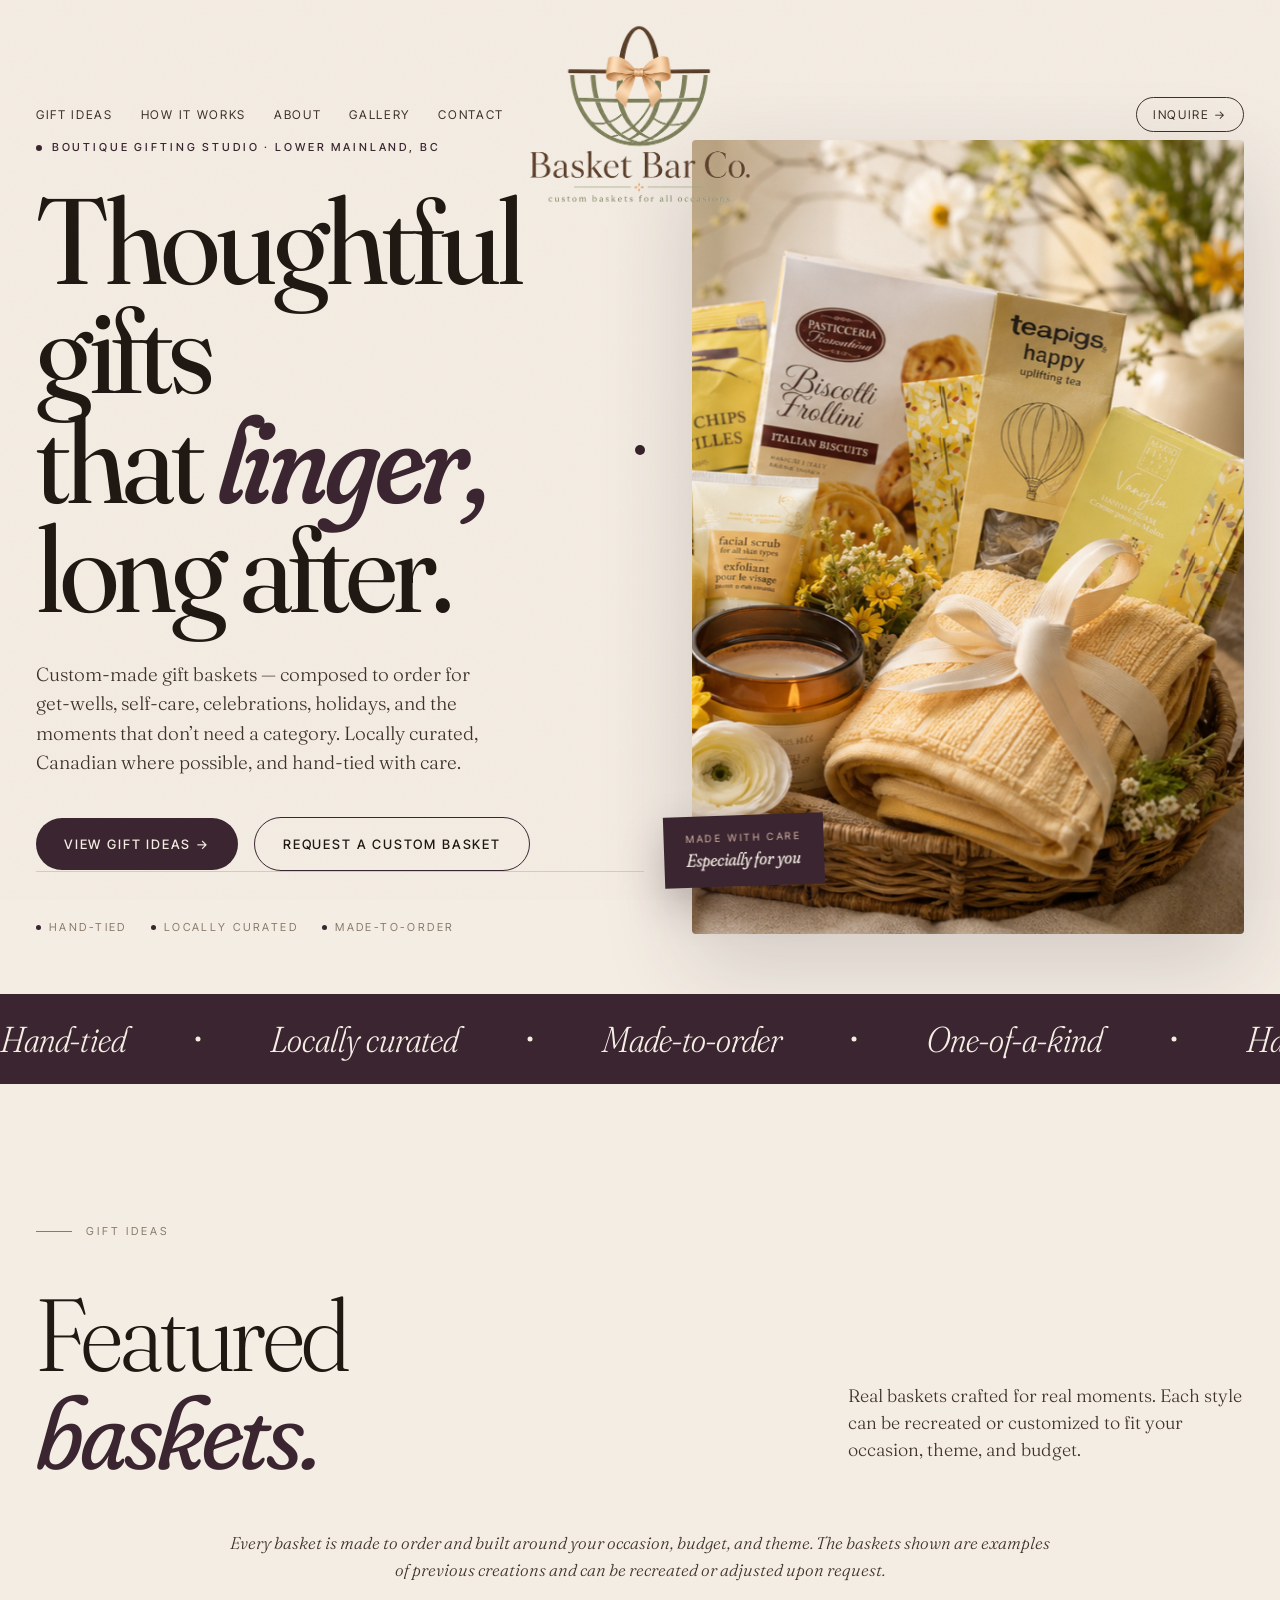
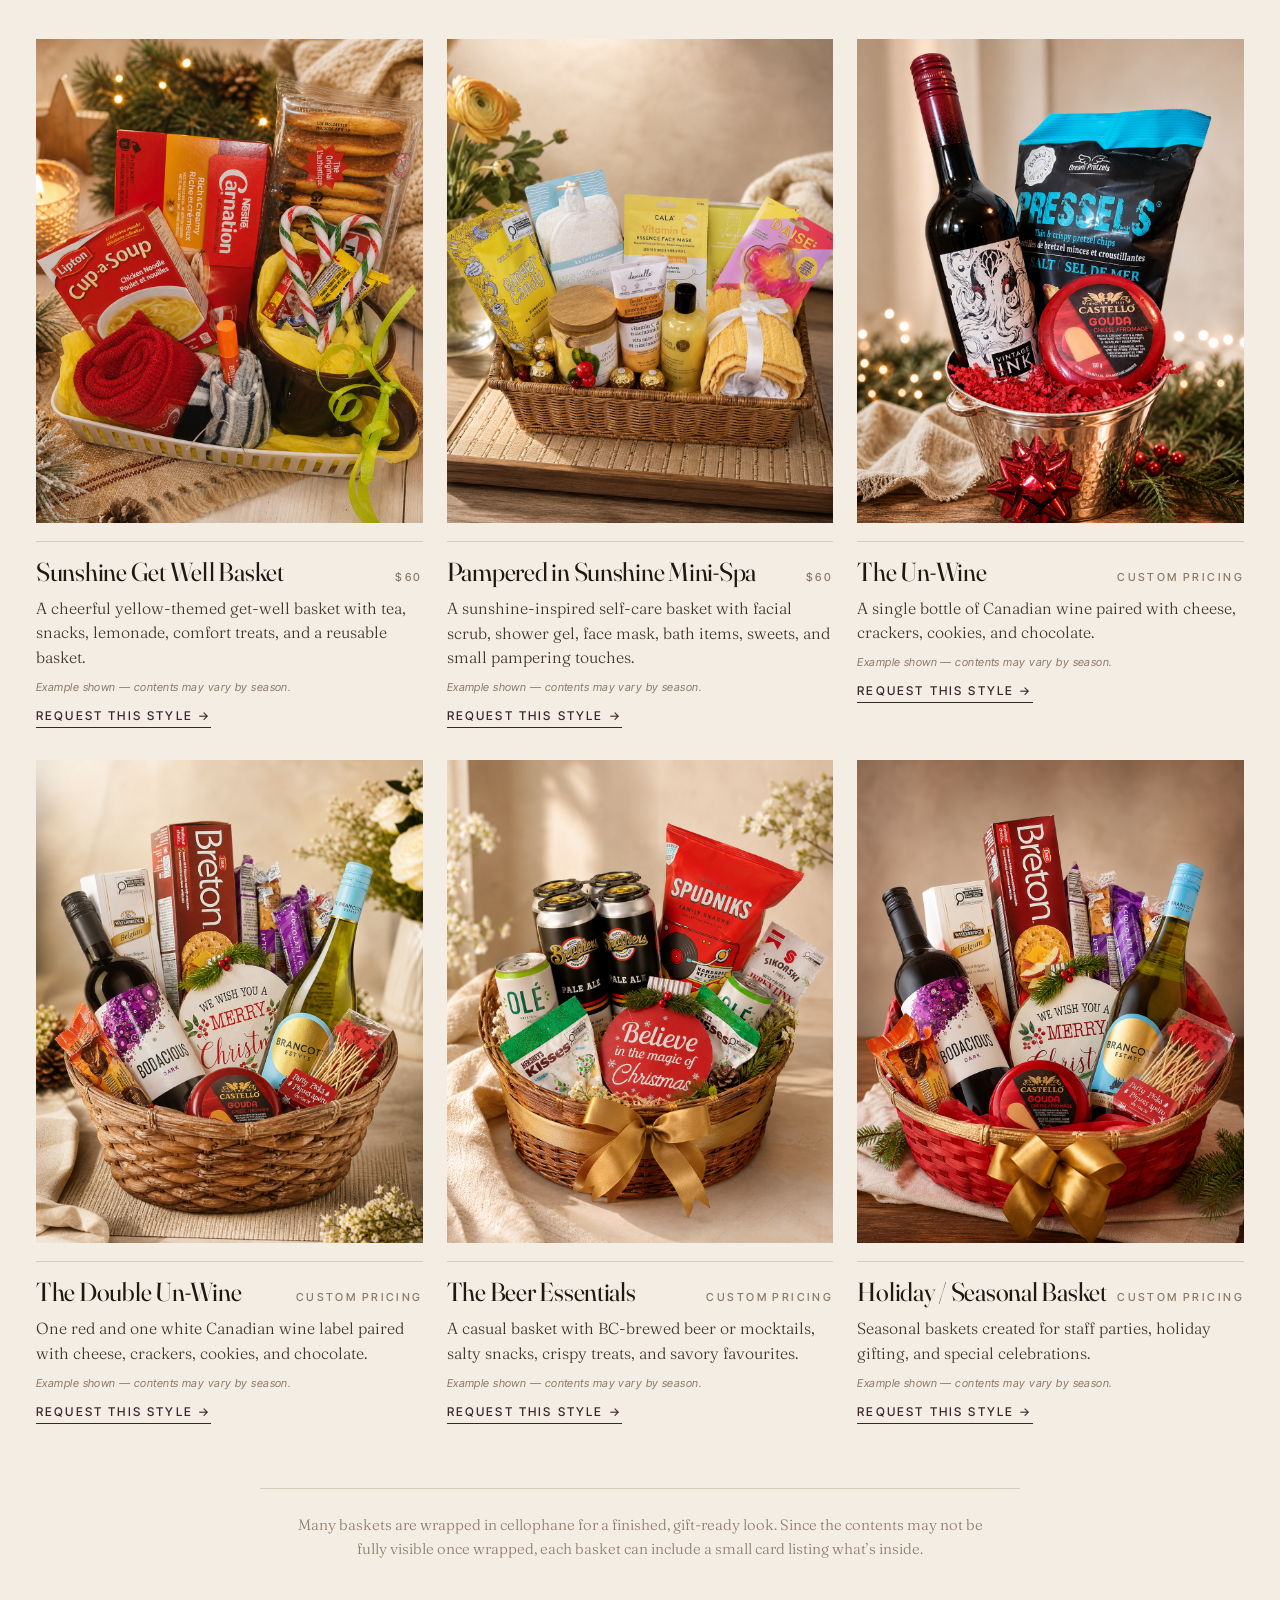
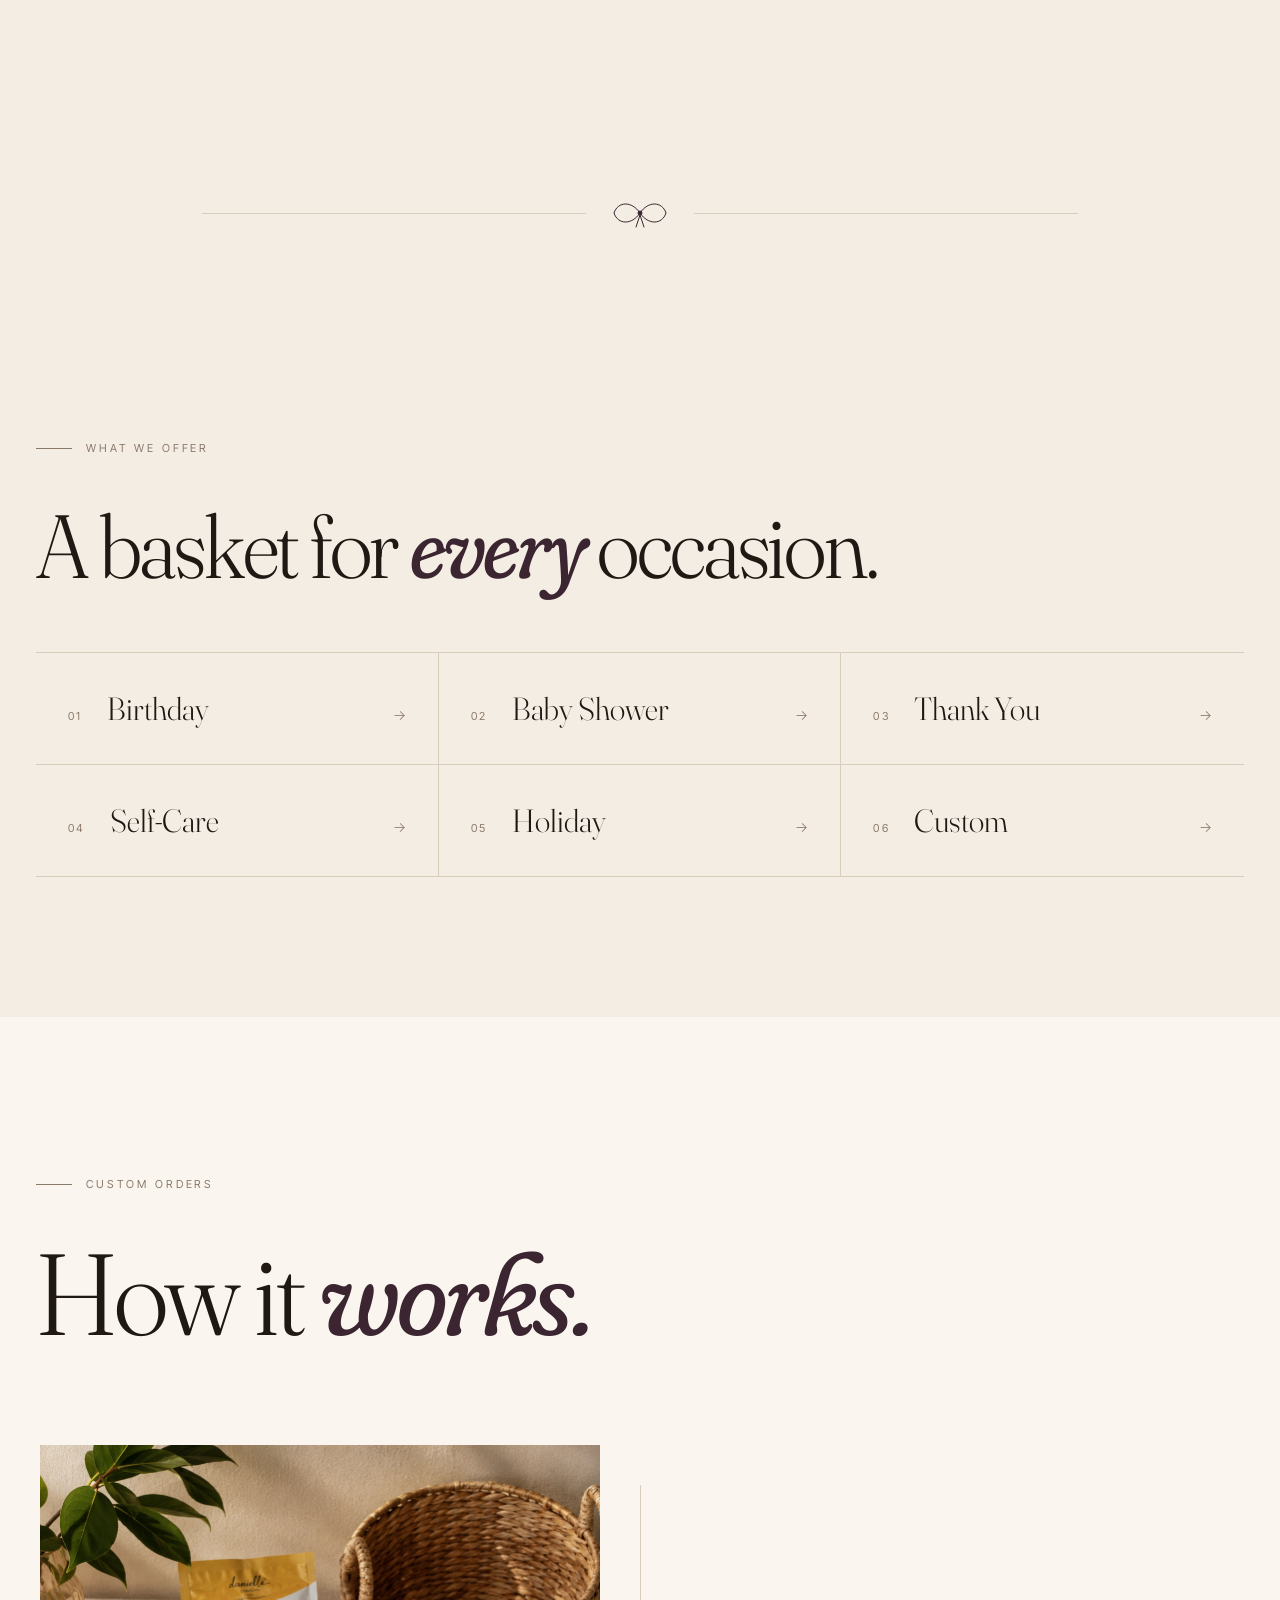
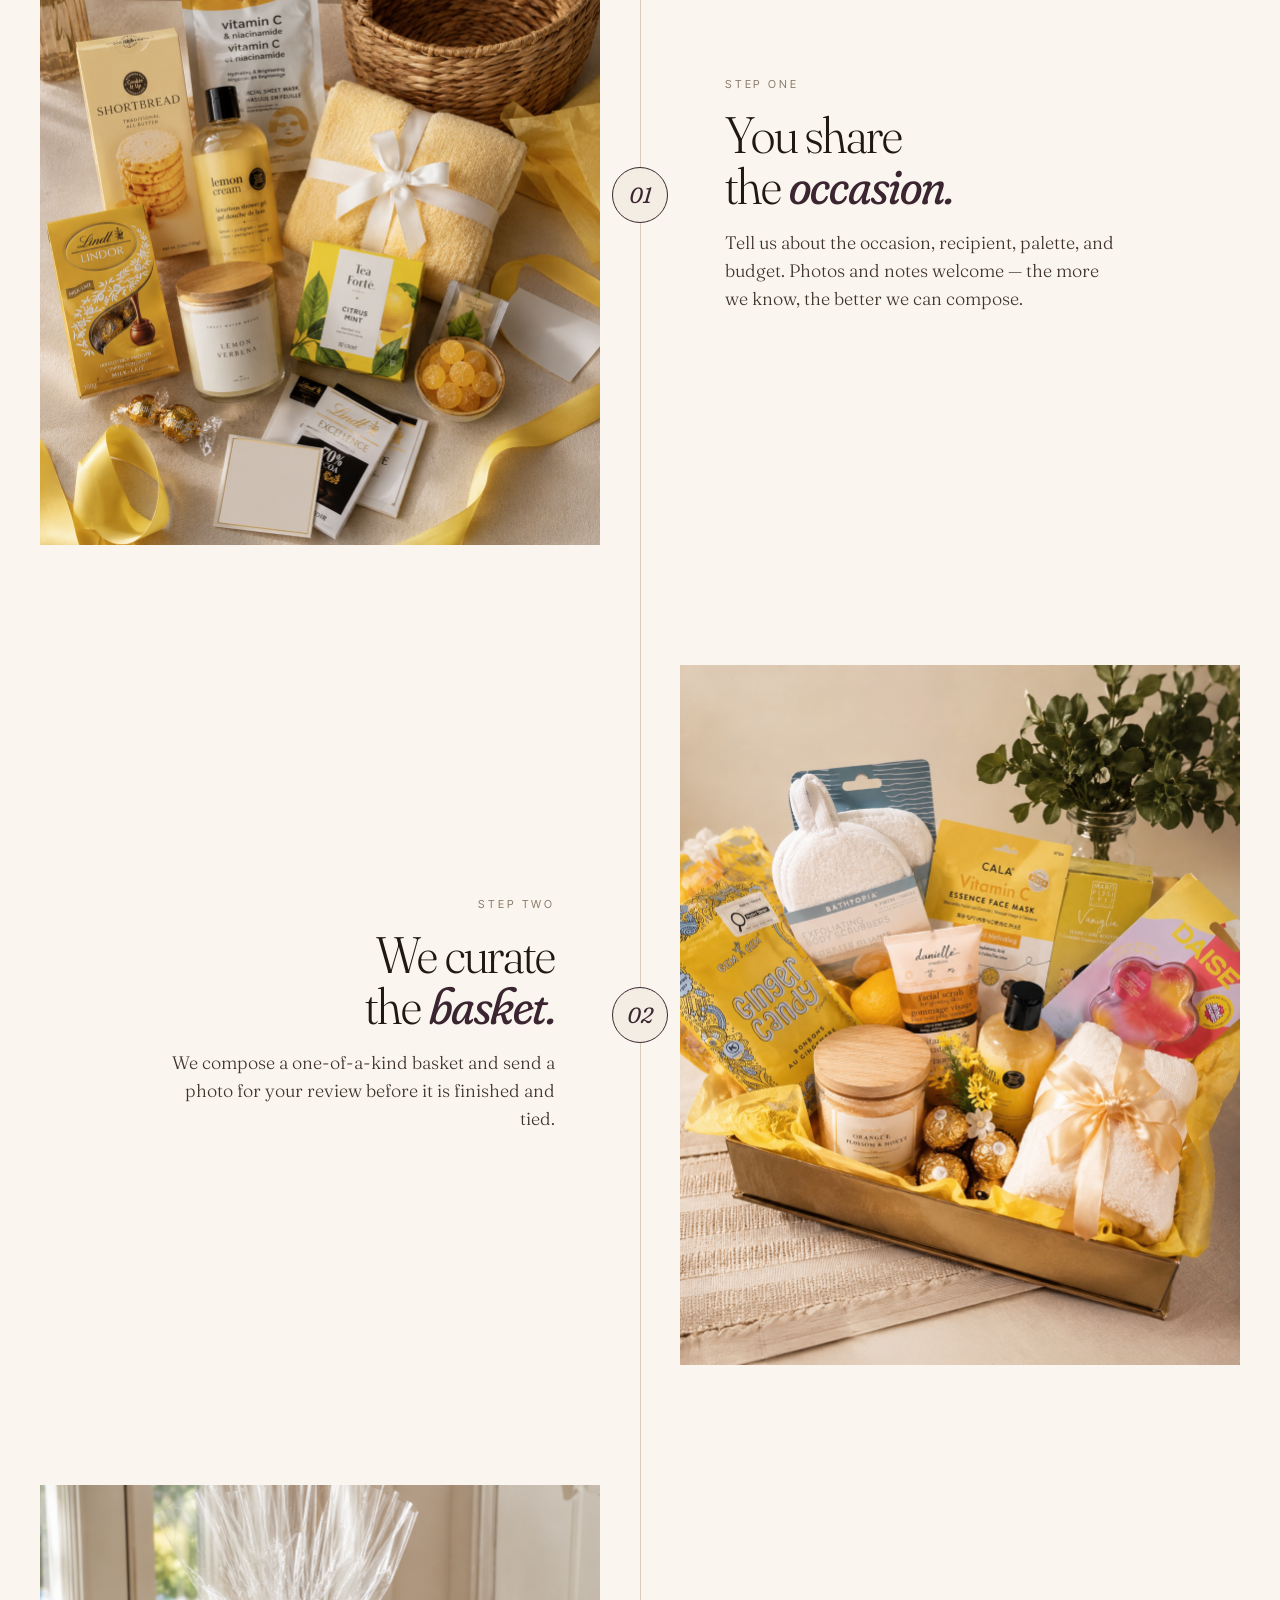
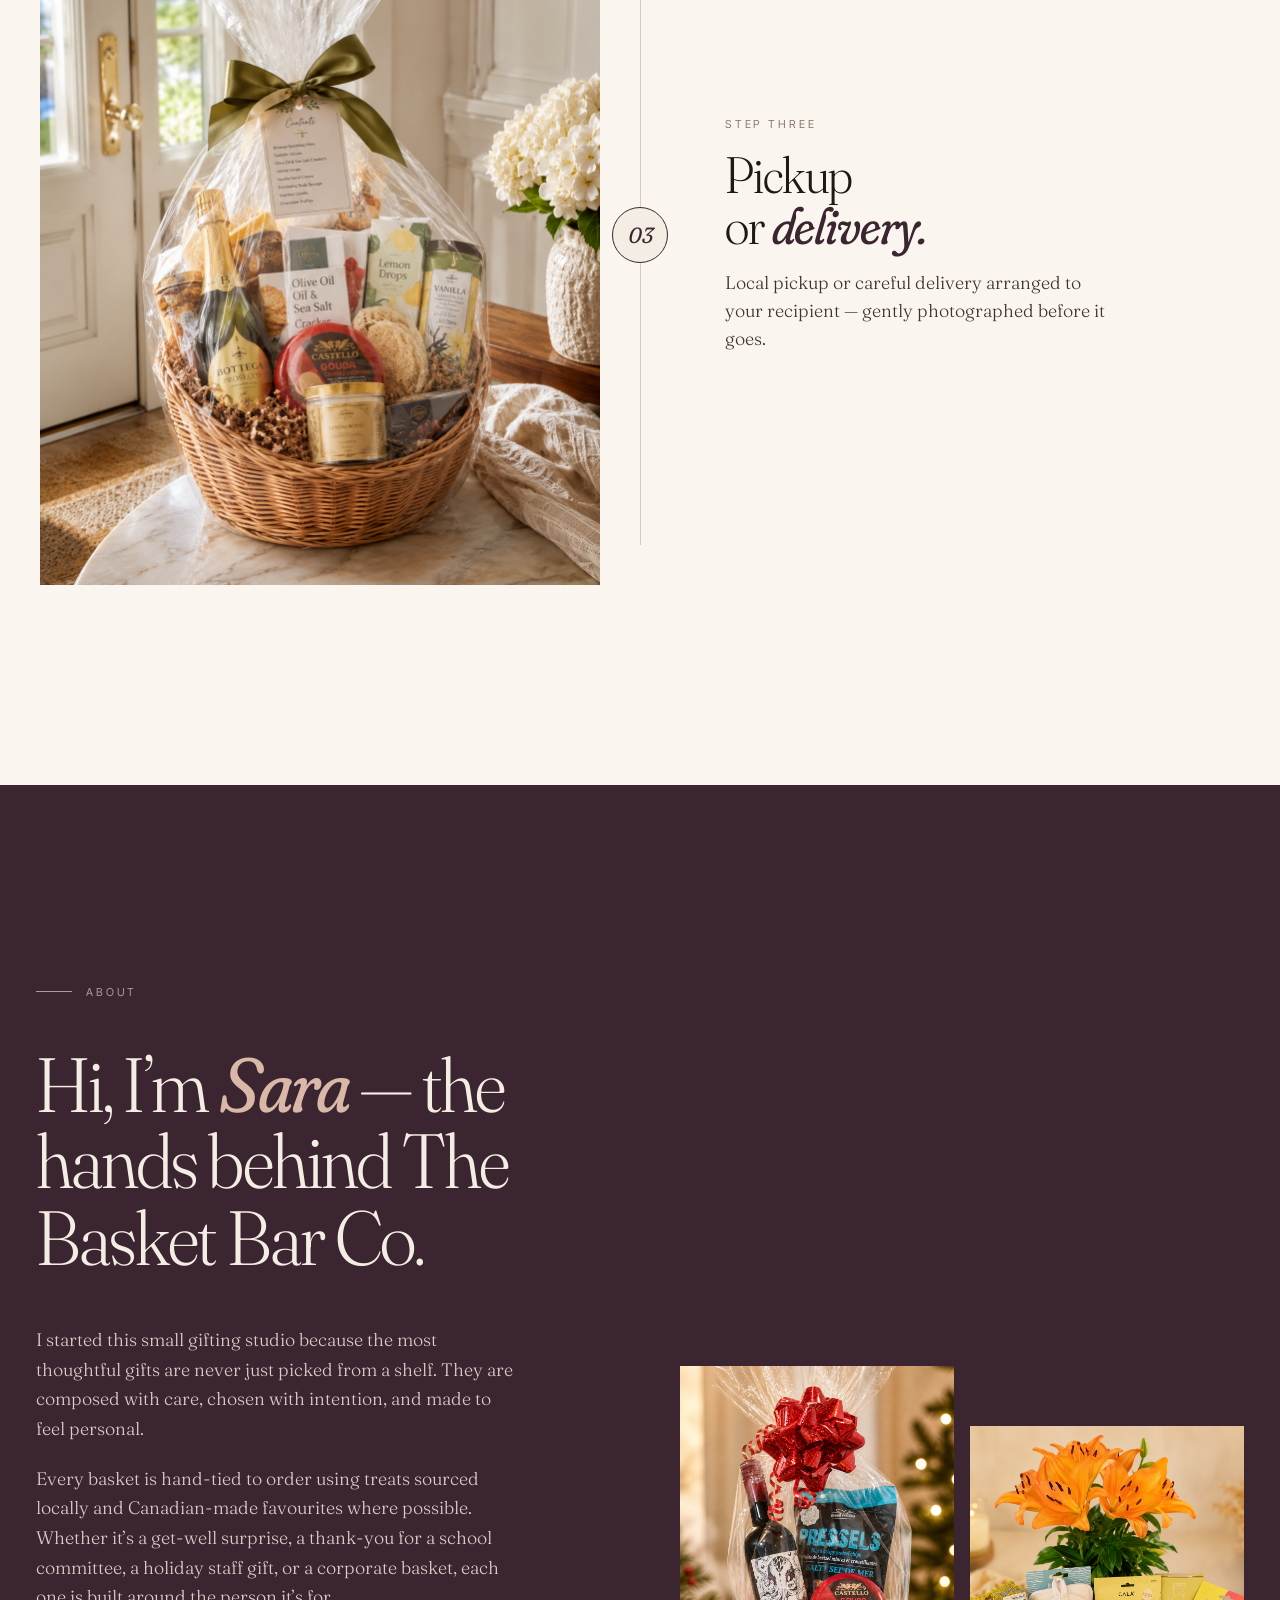
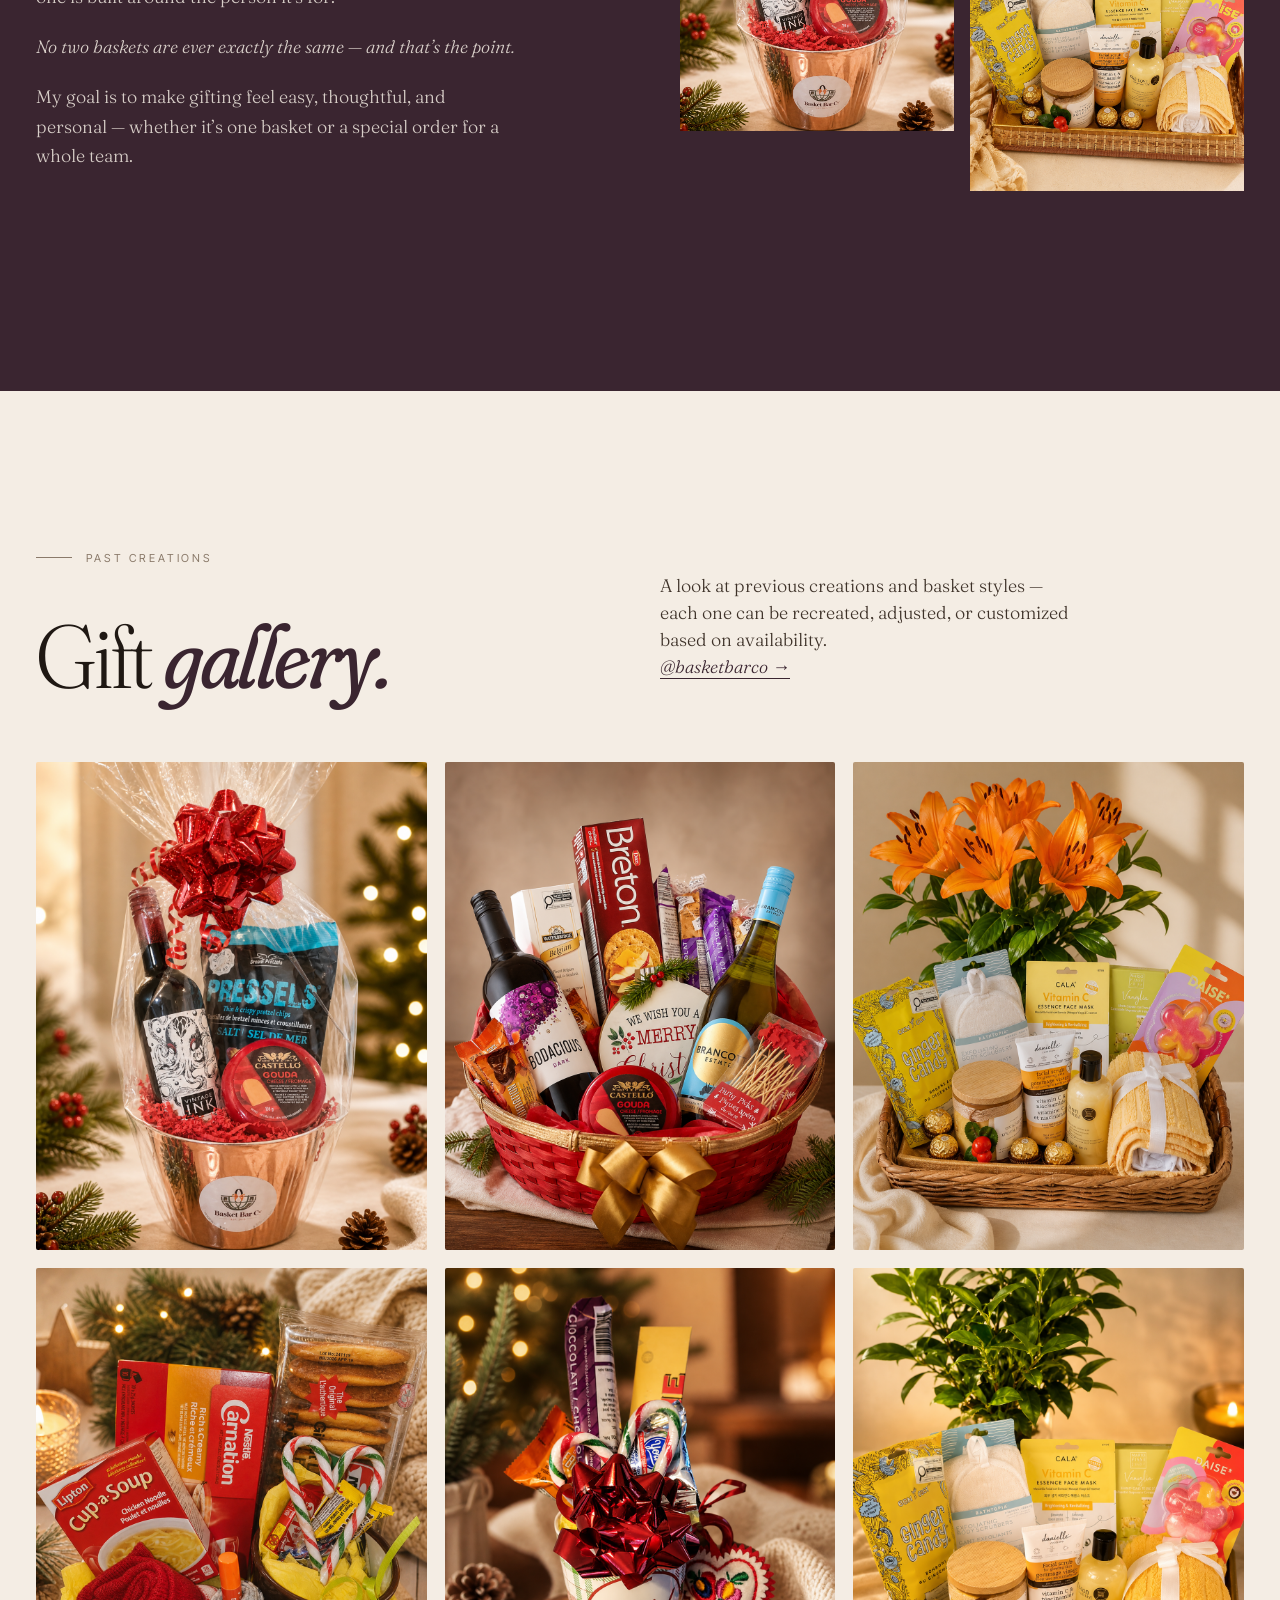
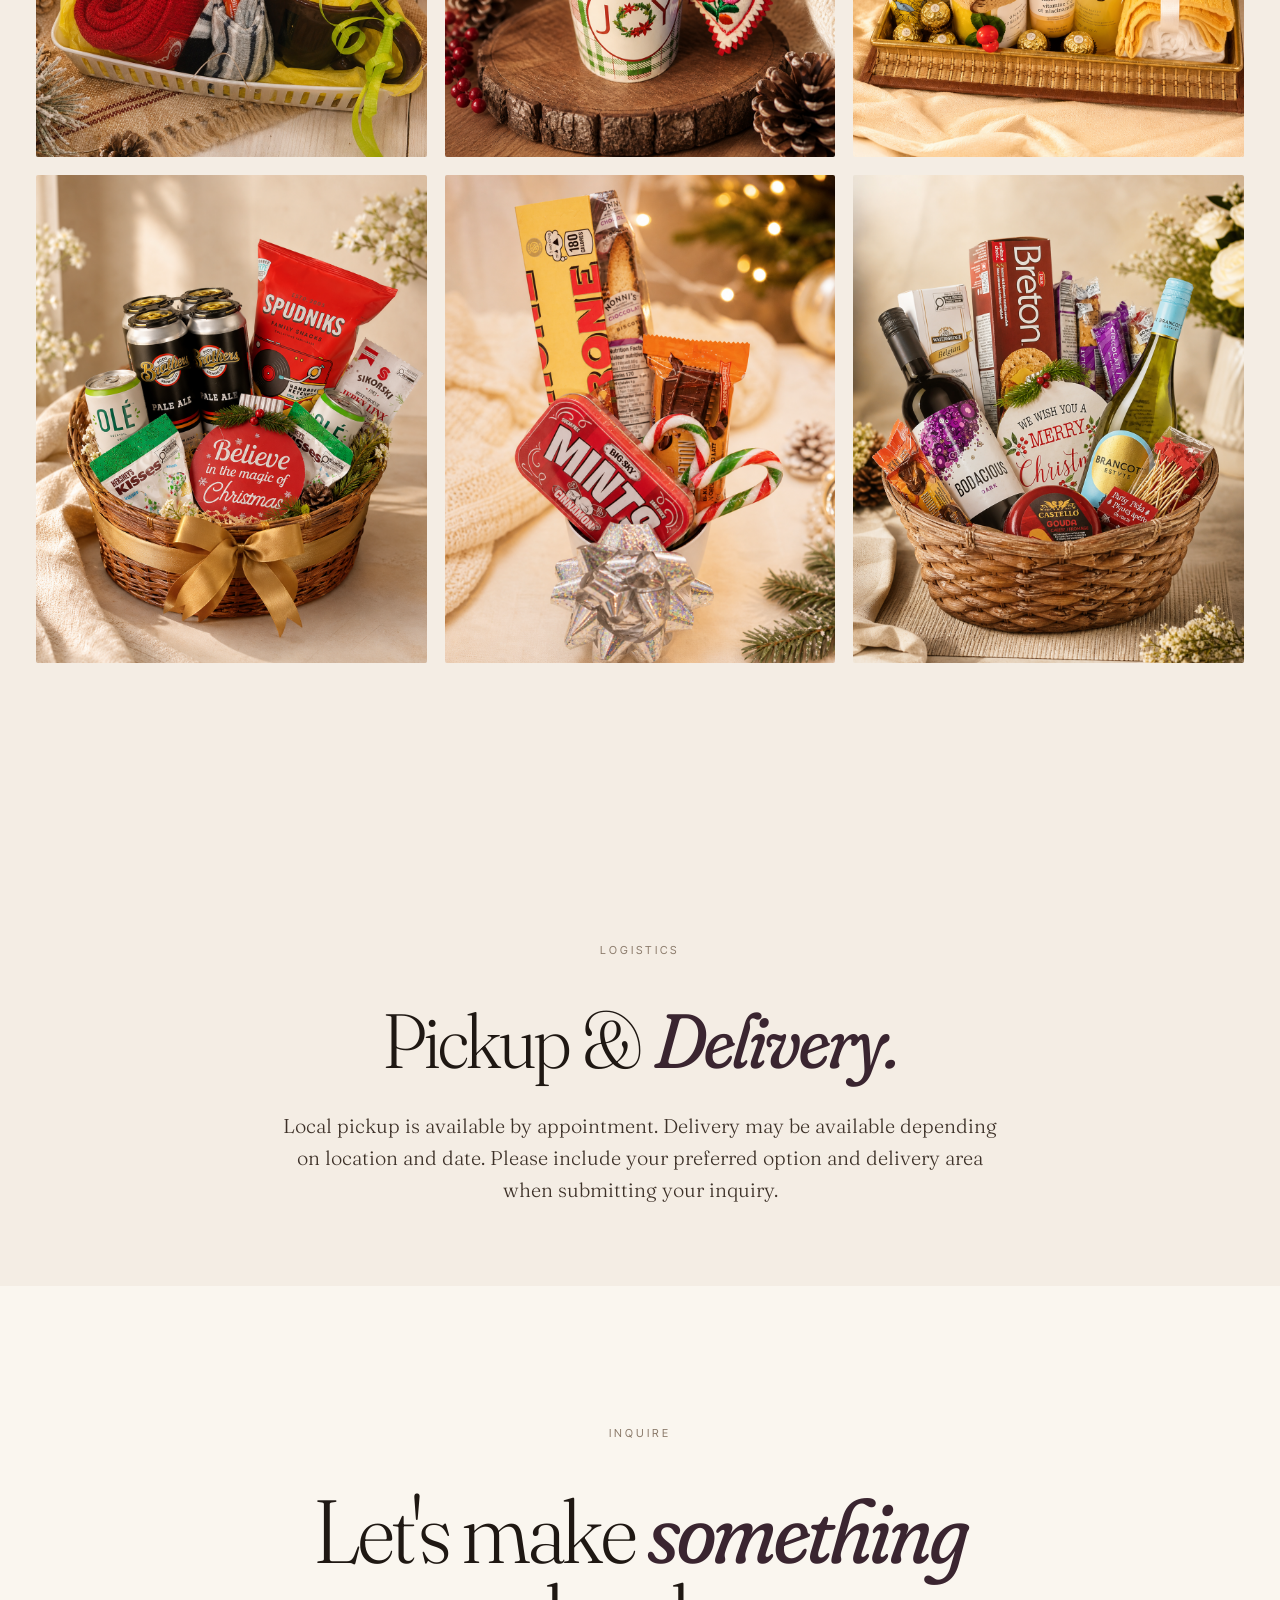
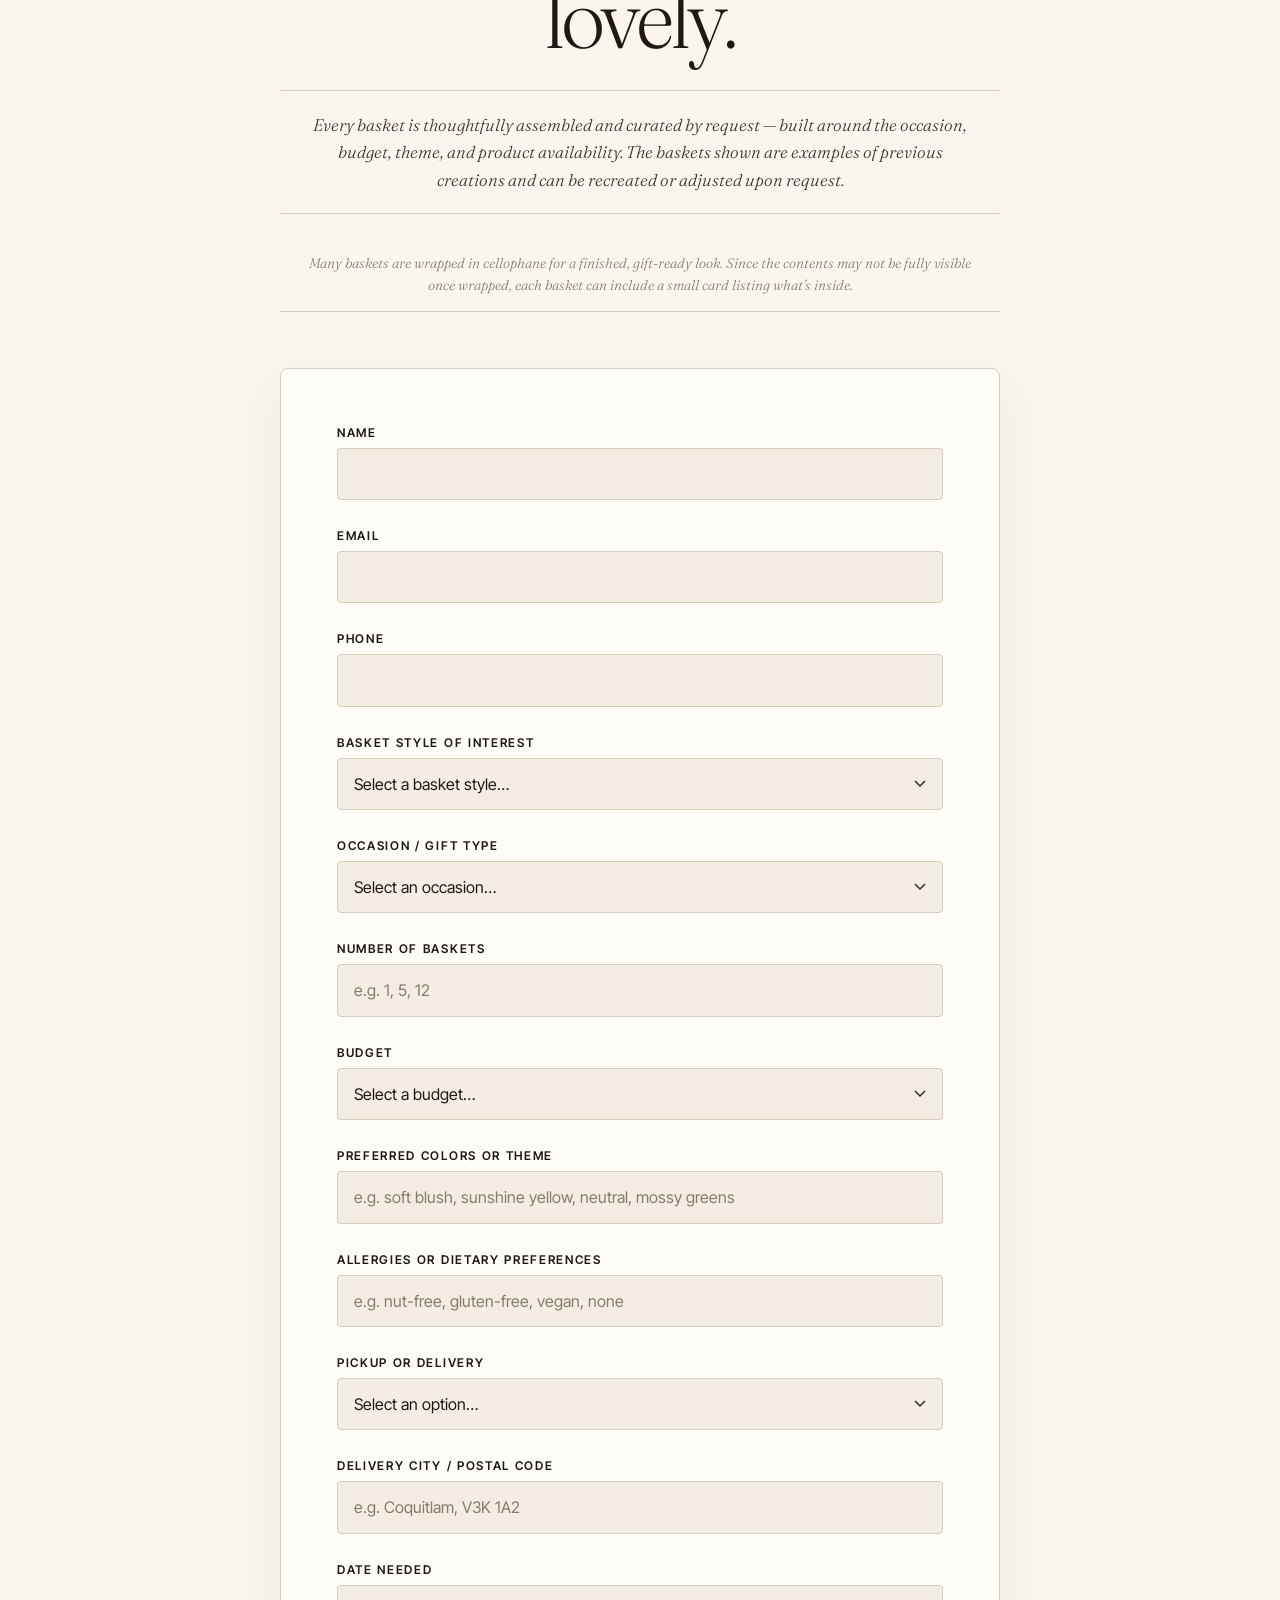
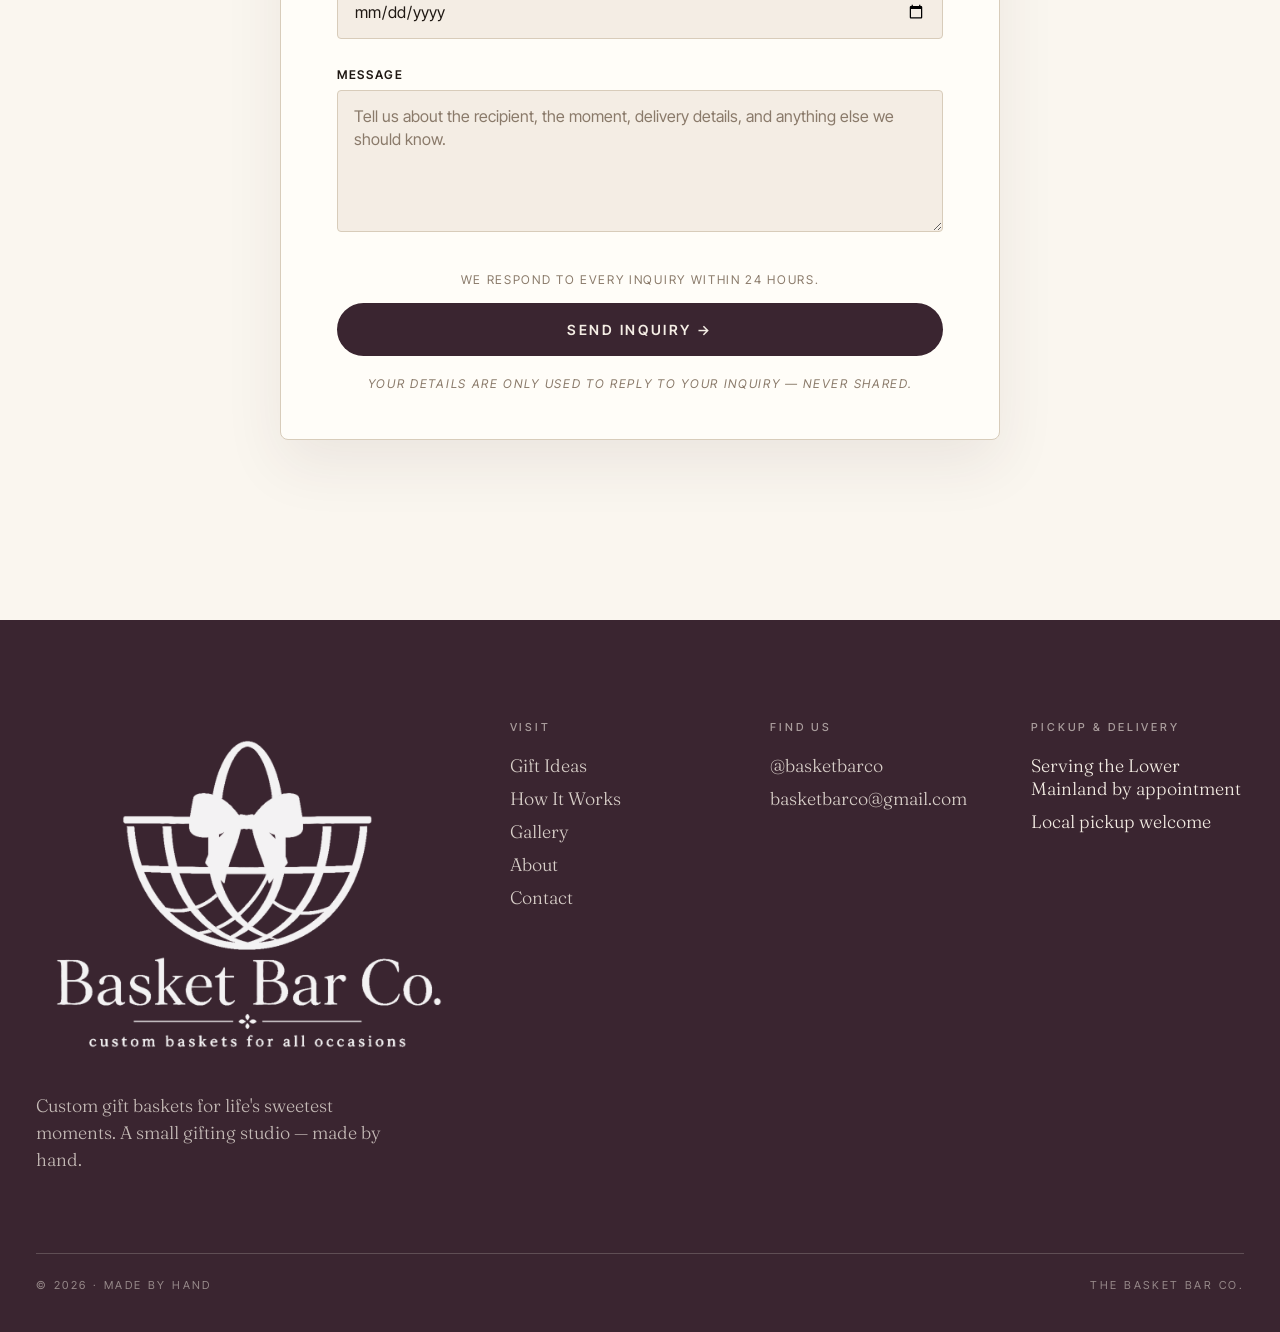
==== commit 92e73a67: "Cleanup pass: hero kicker, section order, About goal line, dedupe CTAs, vary custom-made copy" ====
--- a/index.html
+++ b/index.html
@@ -50,7 +50,7 @@
 <header class="hero">
   <div class="text-col">
     <div class="meta-top">
-      <span><span class="dot"></span>&nbsp;&nbsp;Custom Gift Baskets &middot; Made by Hand</span>
+      <span><span class="dot"></span>&nbsp;&nbsp;Boutique Gifting Studio &middot; Lower Mainland, BC</span>
     </div>
     <div>
       <h1>Thoughtful gifts<br/>that <em>linger,</em><br/>long after.</h1>
@@ -100,12 +100,11 @@
     <p class="lede">Real baskets crafted for real moments. Each style can be recreated or customized to fit your occasion, theme, and budget.</p>
   </div>
 
-  <p class="featured-note">Every basket is custom-made based on the occasion, budget, theme, and product availability. The baskets shown are examples of previous creations and can be recreated or customized upon request.</p>
+  <p class="featured-note">Every basket is made to order and built around your occasion, budget, and theme. The baskets shown are examples of previous creations and can be recreated or adjusted upon request.</p>
 
   <div class="gallery six">
     <a class="basket card" href="#contact" data-style="Sunshine Get Well Basket">
       <div class="frame"><img src="images/sunshine-get-well-basket.png" alt="Sunshine Get Well Basket — yellow-themed get-well basket with tea, snacks, and lemonade" loading="lazy"/></div>
-      <div class="reveal"><span>Request This Style &rarr;</span></div>
       <div class="meta">
         <h3>Sunshine Get Well Basket</h3>
         <span class="price">$60</span>
@@ -117,7 +116,6 @@
 
     <a class="basket card" href="#contact" data-style="Pampered in Sunshine Mini-Spa Basket">
       <div class="frame"><img src="images/pampered-sunshine-mini-spa.png" alt="Pampered in Sunshine Mini-Spa Basket — sunshine-themed self-care basket" loading="lazy"/></div>
-      <div class="reveal"><span>Request This Style &rarr;</span></div>
       <div class="meta">
         <h3>Pampered in Sunshine Mini-Spa</h3>
         <span class="price">$60</span>
@@ -129,7 +127,6 @@
 
     <a class="basket card" href="#contact" data-style="The Un-Wine">
       <div class="frame"><img src="images/un-wine-basket.png" alt="The Un-Wine basket — single bottle of Canadian wine with cheese, crackers, and chocolate" loading="lazy"/></div>
-      <div class="reveal"><span>Request This Style &rarr;</span></div>
       <div class="meta">
         <h3>The Un-Wine</h3>
         <span class="price">Custom pricing</span>
@@ -141,7 +138,6 @@
 
     <a class="basket card" href="#contact" data-style="The Double Un-Wine">
       <div class="frame"><img src="images/double-un-wine-basket.png" alt="The Double Un-Wine basket — one red and one white Canadian wine with cheese and crackers" loading="lazy"/></div>
-      <div class="reveal"><span>Request This Style &rarr;</span></div>
       <div class="meta">
         <h3>The Double Un-Wine</h3>
         <span class="price">Custom pricing</span>
@@ -153,7 +149,6 @@
 
     <a class="basket card" href="#contact" data-style="The Beer Essentials">
       <div class="frame"><img src="images/beer-essentials-basket.png" alt="The Beer Essentials basket — BC-brewed beer with mocktails and savory snacks" loading="lazy"/></div>
-      <div class="reveal"><span>Request This Style &rarr;</span></div>
       <div class="meta">
         <h3>The Beer Essentials</h3>
         <span class="price">Custom pricing</span>
@@ -165,7 +160,6 @@
 
     <a class="basket card" href="#contact" data-style="Holiday / Seasonal Basket">
       <div class="frame"><img src="images/holiday-seasonal-basket.png" alt="Holiday Seasonal Basket — festive basket for staff parties and holiday gifting" loading="lazy"/></div>
-      <div class="reveal"><span>Request This Style &rarr;</span></div>
       <div class="meta">
         <h3>Holiday / Seasonal Basket</h3>
         <span class="price">Custom pricing</span>
@@ -191,53 +185,7 @@
   <span class="line"></span>
 </div>
 
-<!-- HOW IT WORKS -->
-<section class="how" id="custom">
-  <div class="head">
-    <div class="section-label">Custom Orders</div>
-    <h2 class="display">How it <em>works.</em></h2>
-  </div>
-
-  <div class="timeline">
-    <div class="step left">
-      <div class="img-wrap">
-        <img src="images/cozy_gift_hamper_flatlay_arrangement.png" alt="Flat-lay of gift hamper items being planned and arranged" loading="lazy"/>
-      </div>
-      <div class="num">01</div>
-      <div class="text">
-        <div class="label">Step One</div>
-        <h3>You share<br/>the <em>occasion.</em></h3>
-        <p>Tell us about the occasion, recipient, palette, and budget. Photos and notes welcome &mdash; the more we know, the better we can compose.</p>
-      </div>
-    </div>
-
-    <div class="step right">
-      <div class="text">
-        <div class="label">Step Two</div>
-        <h3>We curate<br/>the <em>basket.</em></h3>
-        <p>We compose a one-of-a-kind basket and send a photo for your review before it is finished and tied.</p>
-      </div>
-      <div class="num">02</div>
-      <div class="img-wrap">
-        <img src="images/cozy_pampering_gift_basket_arrangement.png" alt="A pampering gift basket arranged with spa products and treats" loading="lazy"/>
-      </div>
-    </div>
-
-    <div class="step left">
-      <div class="img-wrap">
-        <img src="images/cozy_gift_basket_in_a_warm_entryway.png" alt="A finished gift basket wrapped in cellophane in a warm entryway, ready for delivery" loading="lazy"/>
-      </div>
-      <div class="num">03</div>
-      <div class="text">
-        <div class="label">Step Three</div>
-        <h3>Pickup<br/>or <em>delivery.</em></h3>
-        <p>Local pickup or careful delivery arranged to your recipient &mdash; gently photographed before it goes.</p>
-      </div>
-    </div>
-  </div>
-</section>
-
-<!-- OCCASIONS -->
+<!-- OCCASIONS / WHAT WE OFFER -->
 <section class="occasions">
   <div class="section-label">What we offer</div>
   <h2 class="display">A basket for <em>every</em> occasion.</h2>
@@ -251,6 +199,52 @@
   </div>
 </section>
 
+<!-- HOW IT WORKS -->
+<section class="how" id="custom">
+  <div class="head">
+    <div class="section-label">Custom Orders</div>
+    <h2 class="display">How it <em>works.</em></h2>
+  </div>
+
+  <div class="timeline">
+    <div class="step left">
+      <div class="img-wrap">
+        <img src="images/cozy_gift_hamper_flatlay_arrangement.png" alt="Flat-lay of gift hamper items being planned and arranged" loading="lazy"/>
+      </div>
+      <div class="num">01</div>
+      <div class="text">
+        <div class="label">Step One</div>
+        <h3>You share<br/>the <em>occasion.</em></h3>
+        <p>Tell us about the occasion, recipient, palette, and budget. Photos and notes welcome &mdash; the more we know, the better we can compose.</p>
+      </div>
+    </div>
+
+    <div class="step right">
+      <div class="text">
+        <div class="label">Step Two</div>
+        <h3>We curate<br/>the <em>basket.</em></h3>
+        <p>We compose a one-of-a-kind basket and send a photo for your review before it is finished and tied.</p>
+      </div>
+      <div class="num">02</div>
+      <div class="img-wrap">
+        <img src="images/cozy_pampering_gift_basket_arrangement.png" alt="A pampering gift basket arranged with spa products and treats" loading="lazy"/>
+      </div>
+    </div>
+
+    <div class="step left">
+      <div class="img-wrap">
+        <img src="images/cozy_gift_basket_in_a_warm_entryway.png" alt="A finished gift basket wrapped in cellophane in a warm entryway, ready for delivery" loading="lazy"/>
+      </div>
+      <div class="num">03</div>
+      <div class="text">
+        <div class="label">Step Three</div>
+        <h3>Pickup<br/>or <em>delivery.</em></h3>
+        <p>Local pickup or careful delivery arranged to your recipient &mdash; gently photographed before it goes.</p>
+      </div>
+    </div>
+  </div>
+</section>
+
 <!-- ABOUT -->
 <section class="about" id="about">
   <div class="grid">
@@ -260,6 +254,7 @@
       <p>I started this small gifting studio because the most thoughtful gifts are never just picked from a shelf. They are composed with care, chosen with intention, and made to feel personal.</p>
       <p>Every basket is hand-tied to order using treats sourced locally and Canadian-made favourites where possible. Whether it&rsquo;s a get-well surprise, a thank-you for a school committee, a holiday staff gift, or a corporate basket, each one is built around the person it&rsquo;s for.</p>
       <p><em>No two baskets are ever exactly the same &mdash; and that&rsquo;s the point.</em></p>
+      <p>My goal is to make gifting feel easy, thoughtful, and personal &mdash; whether it&rsquo;s one basket or a special order for a whole team.</p>
     </div>
     <div class="img-pair">
       <div class="img-wrap"><img src="images/un-wine-wrapped.png" alt="The Un-Wine basket wrapped in cellophane with a red bow" loading="lazy"/></div>
@@ -275,7 +270,7 @@
       <div class="section-label">Past Creations</div>
       <h2 class="display">Gift <em>gallery.</em></h2>
     </div>
-    <p class="lede">A look at baskets we've made for past clients &mdash; sunshine get-wells, holiday wine, beer essentials, mini-spa, and seasonal one-of-a-kinds. Any of these can be recreated or customized.<br/><a href="https://instagram.com/basketbarco">@basketbarco &rarr;</a></p>
+    <p class="lede">A look at previous creations and basket styles &mdash; each one can be recreated, adjusted, or customized based on availability.<br/><a href="https://instagram.com/basketbarco">@basketbarco &rarr;</a></p>
   </div>
   <div class="gallery-grid">
     <a class="g-tile" href="#contact"><img src="images/un-wine-wrapped.png" alt="The Un-Wine wrapped in cellophane with a red bow" loading="lazy"/></a>
@@ -306,7 +301,7 @@
     <h2 class="display">Let's make <em>something</em> lovely.</h2>
   </div>
 
-  <p class="custom-note">Every basket is custom-made based on the occasion, budget, theme, and product availability. The baskets shown on this website are examples of previous creations and can be recreated or customized upon request.</p>
+  <p class="custom-note">Every basket is thoughtfully assembled and curated by request &mdash; built around the occasion, budget, theme, and product availability. The baskets shown are examples of previous creations and can be recreated or adjusted upon request.</p>
 
   <p class="custom-note small-note">Many baskets are wrapped in cellophane for a finished, gift-ready look. Since the contents may not be fully visible once wrapped, each basket can include a small card listing what&rsquo;s inside.</p>
 
--- a/styles.css
+++ b/styles.css
@@ -383,24 +383,6 @@
 }
 .basket.feature .frame { aspect-ratio: 4/5; }
 .basket.small .frame { aspect-ratio: 4/3; }
-.basket .reveal {
-  position: absolute; inset: 0;
-  display: flex; align-items: center; justify-content: center;
-  opacity: 0; transition: opacity .5s;
-  pointer-events: none;
-  z-index: 2;
-}
-.basket:hover .reveal { opacity: 1; }
-.basket .reveal span {
-  font-family: var(--serif);
-  font-style: italic;
-  font-weight: 400;
-  font-variation-settings: "opsz" 144, "SOFT" 100, "WONK" 1;
-  color: #fff;
-  font-size: clamp(24px, 3.2vw, 44px);
-  text-shadow: 0 2px 24px rgba(0,0,0,.3);
-  letter-spacing: -0.01em;
-}
 .basket .meta .price {
   font-family: var(--sans);
   font-size: 11px;
@@ -1075,7 +1057,3 @@
   font-family: var(--serif);
 }
 
-/* Mobile: ensure the hover-only reveal stays hidden so card-cta carries the action */
-@media (pointer: coarse), (max-width: 700px) {
-  .basket .reveal { display: none; }
-}
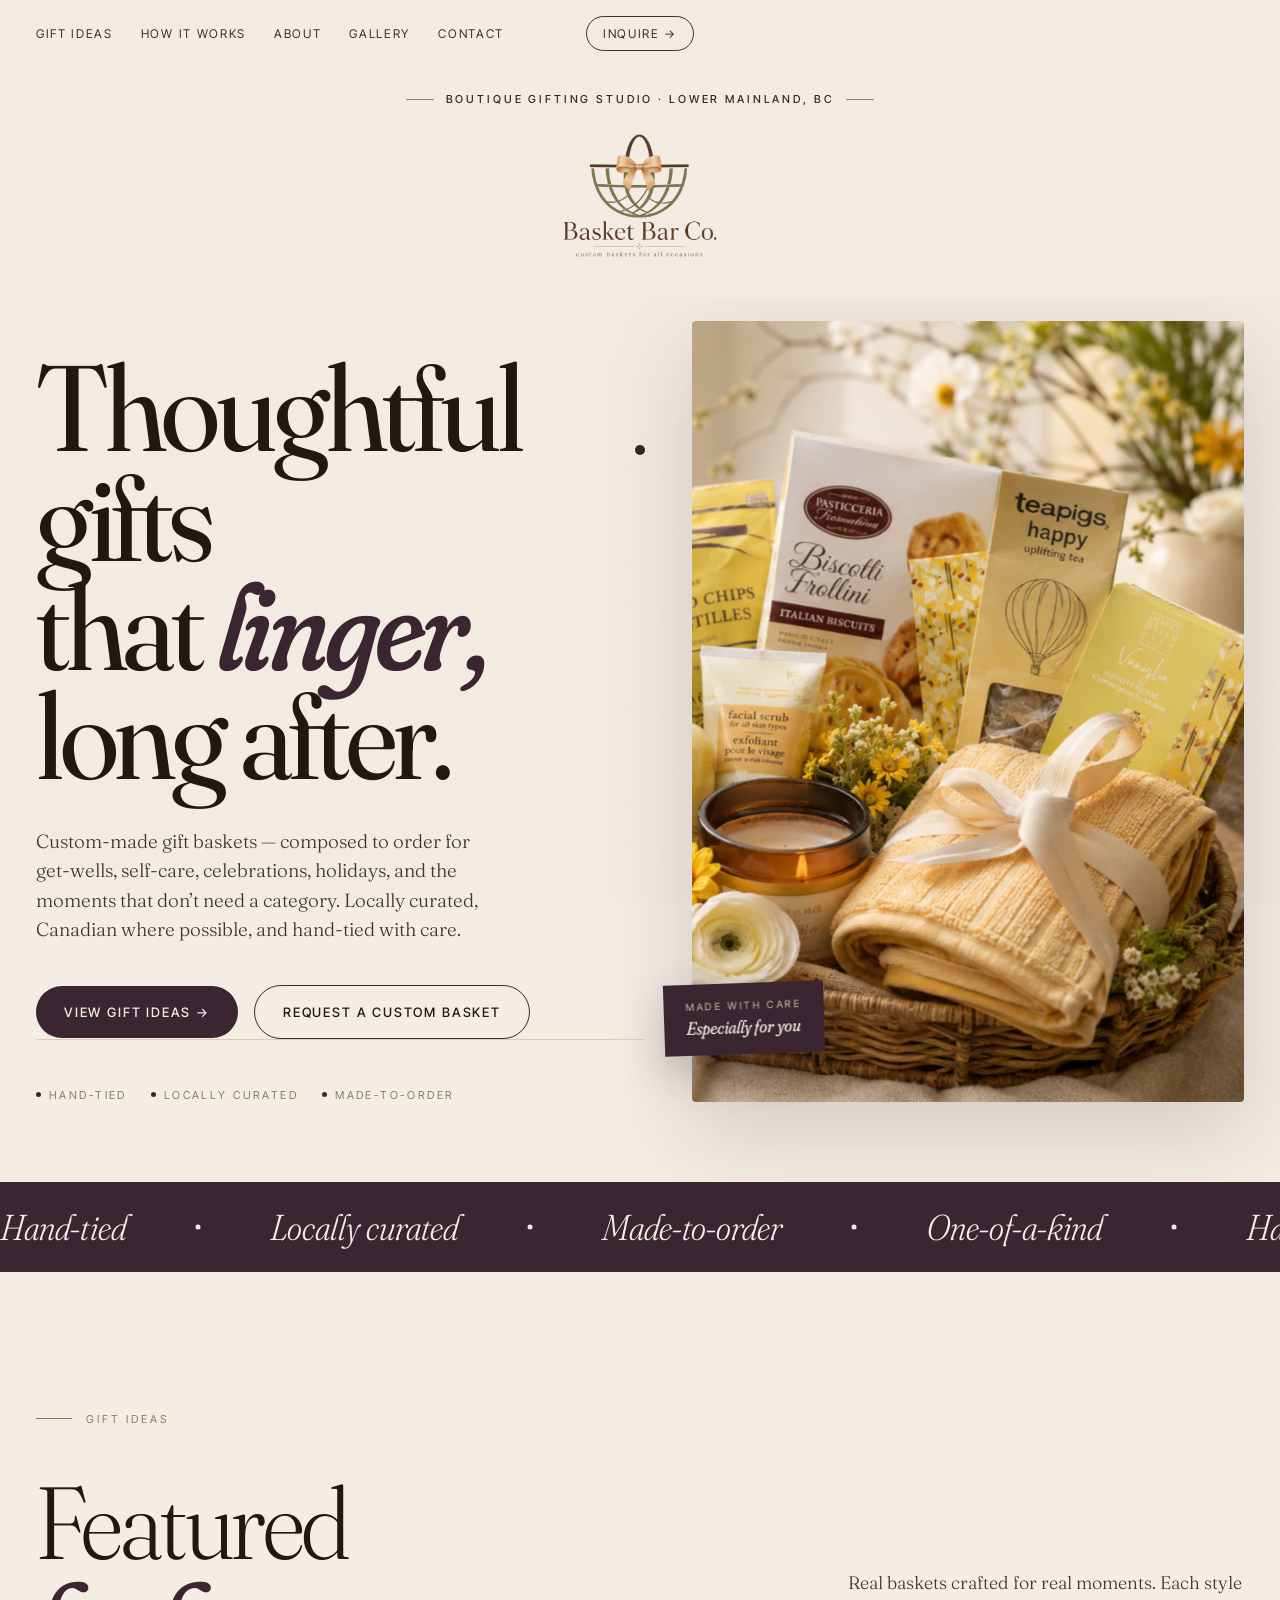
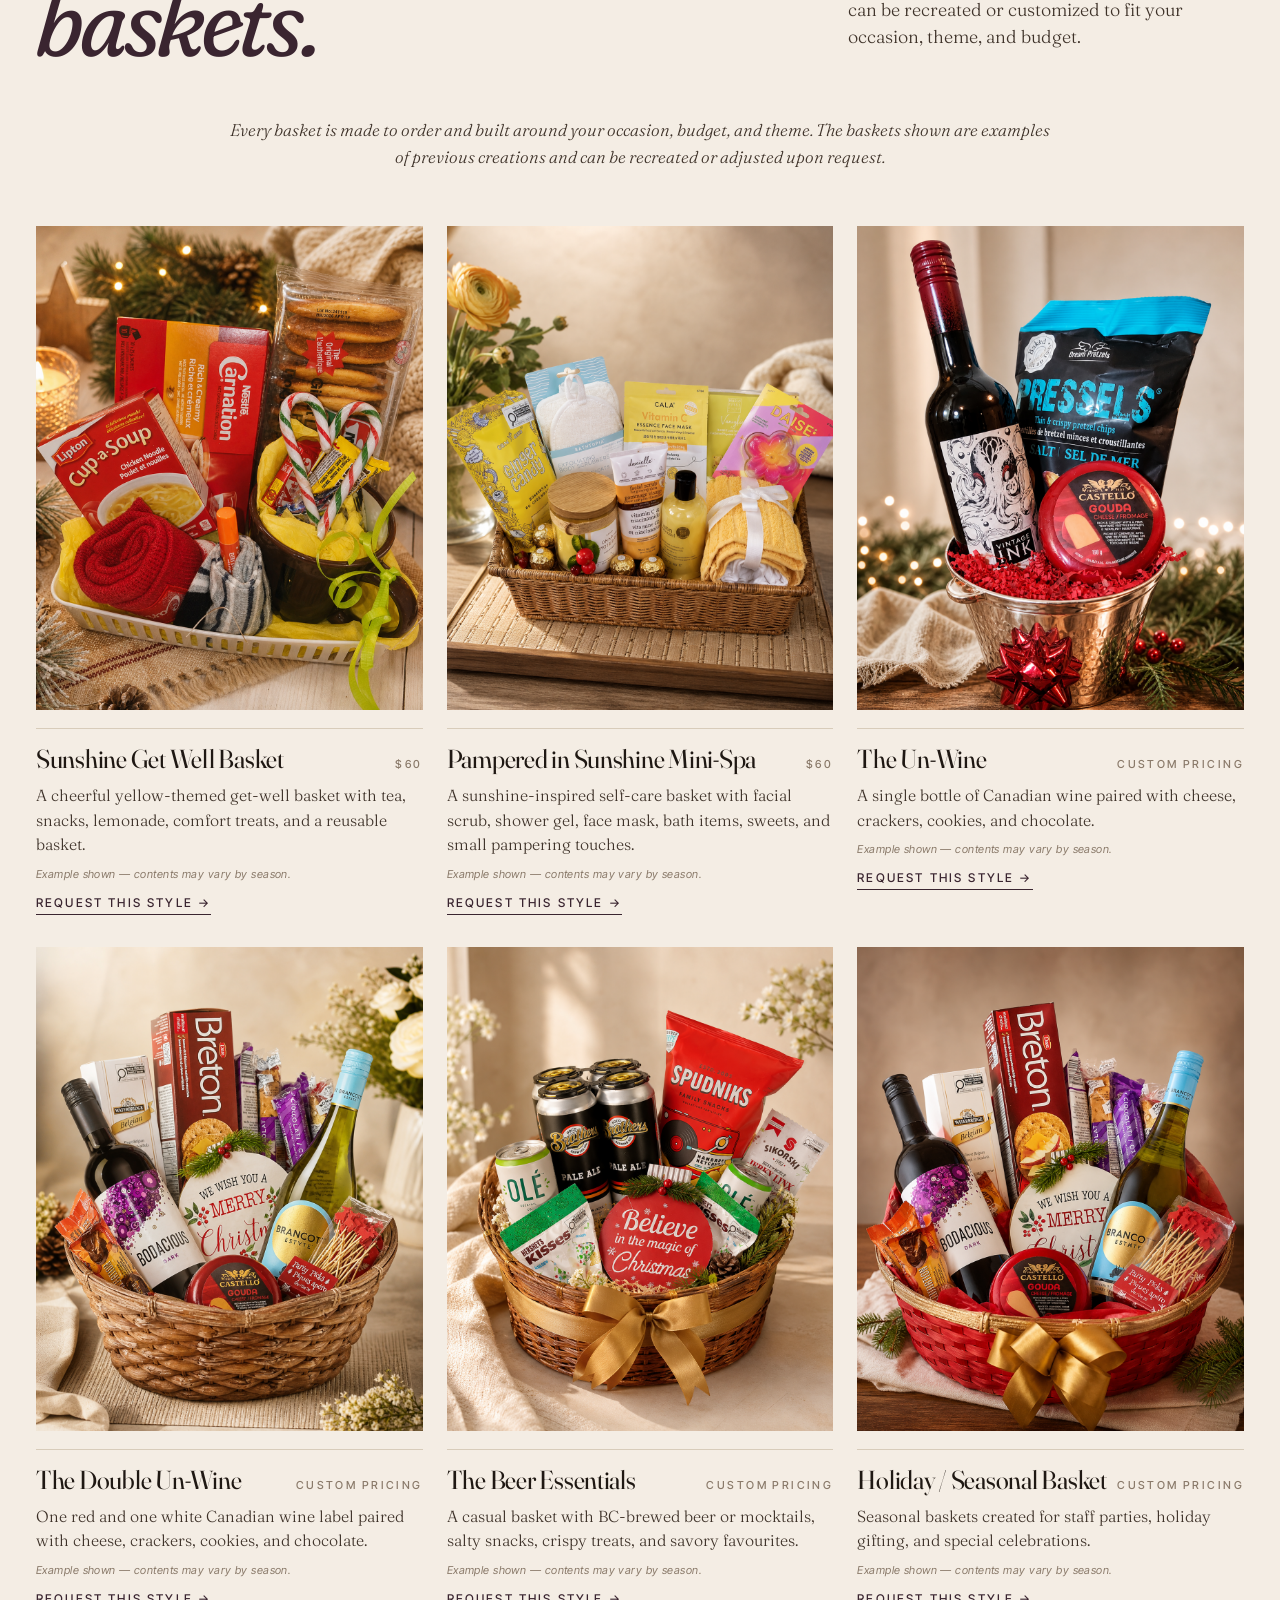
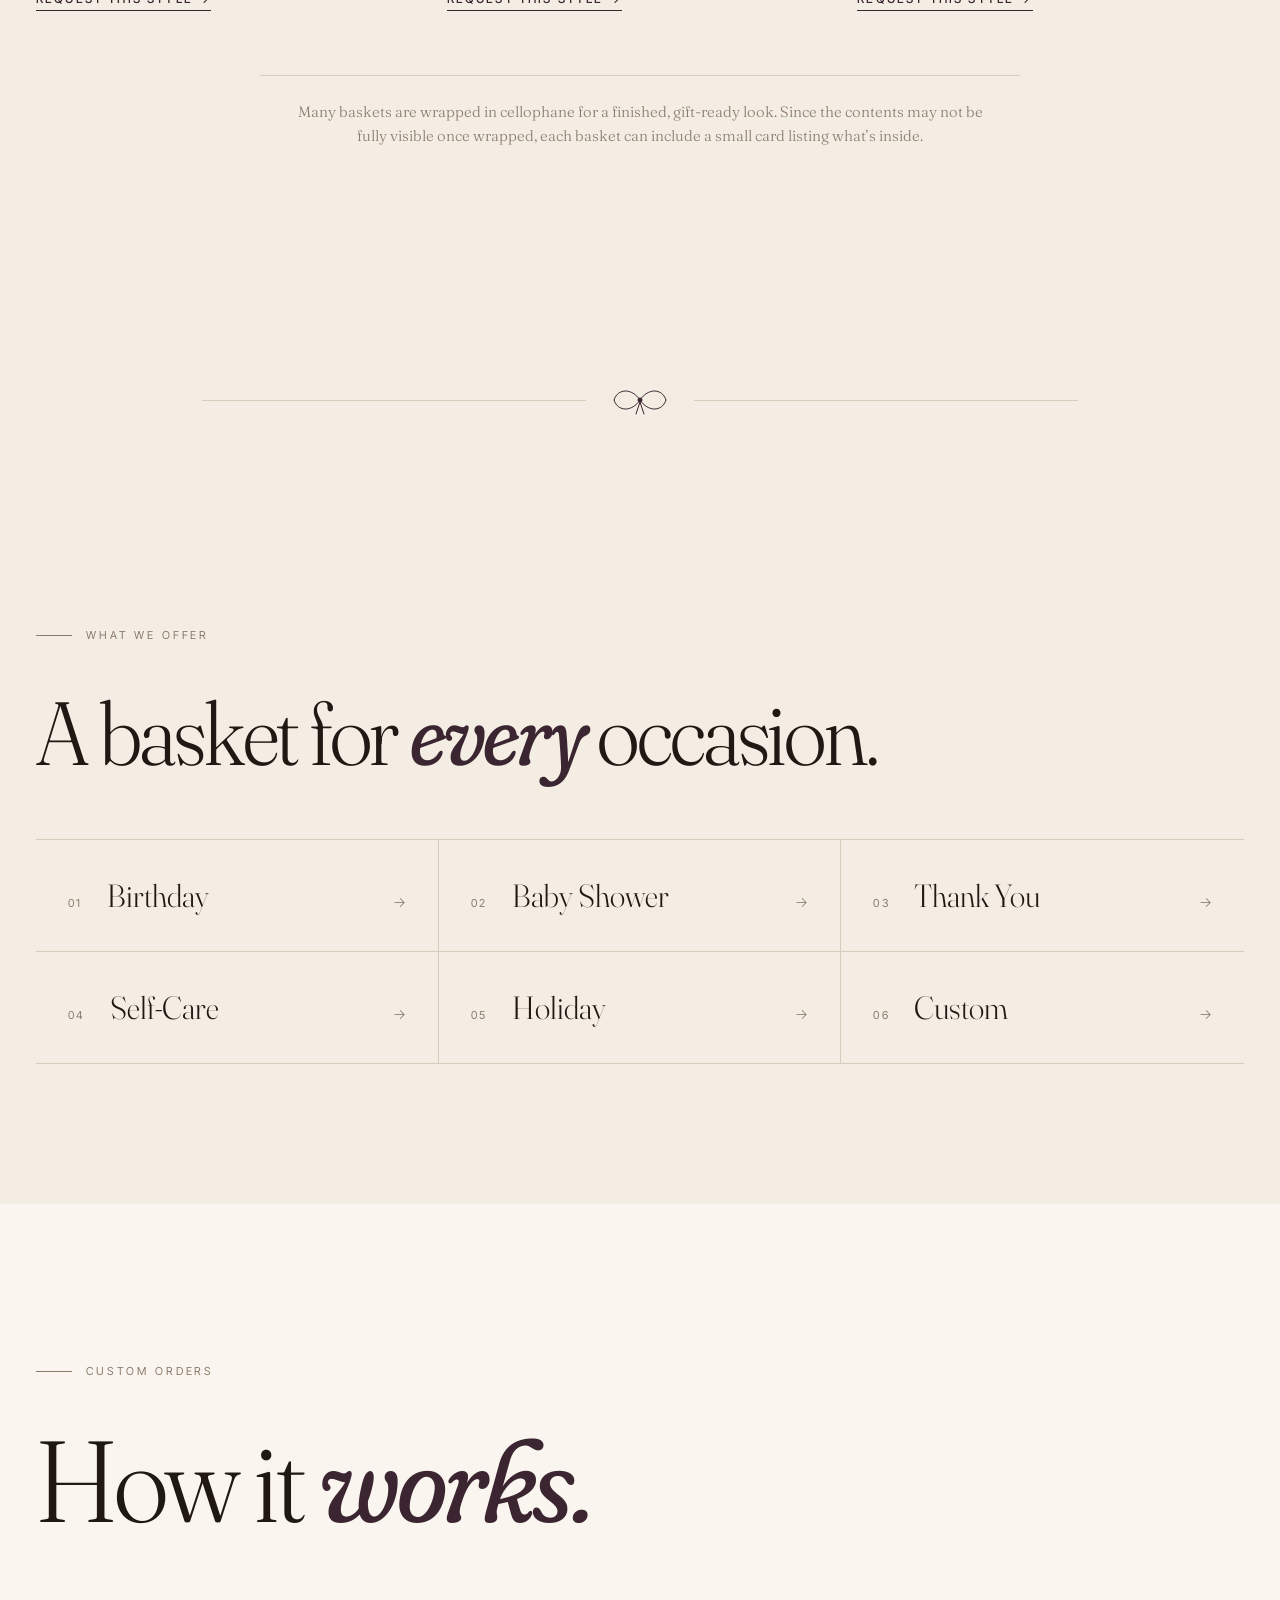
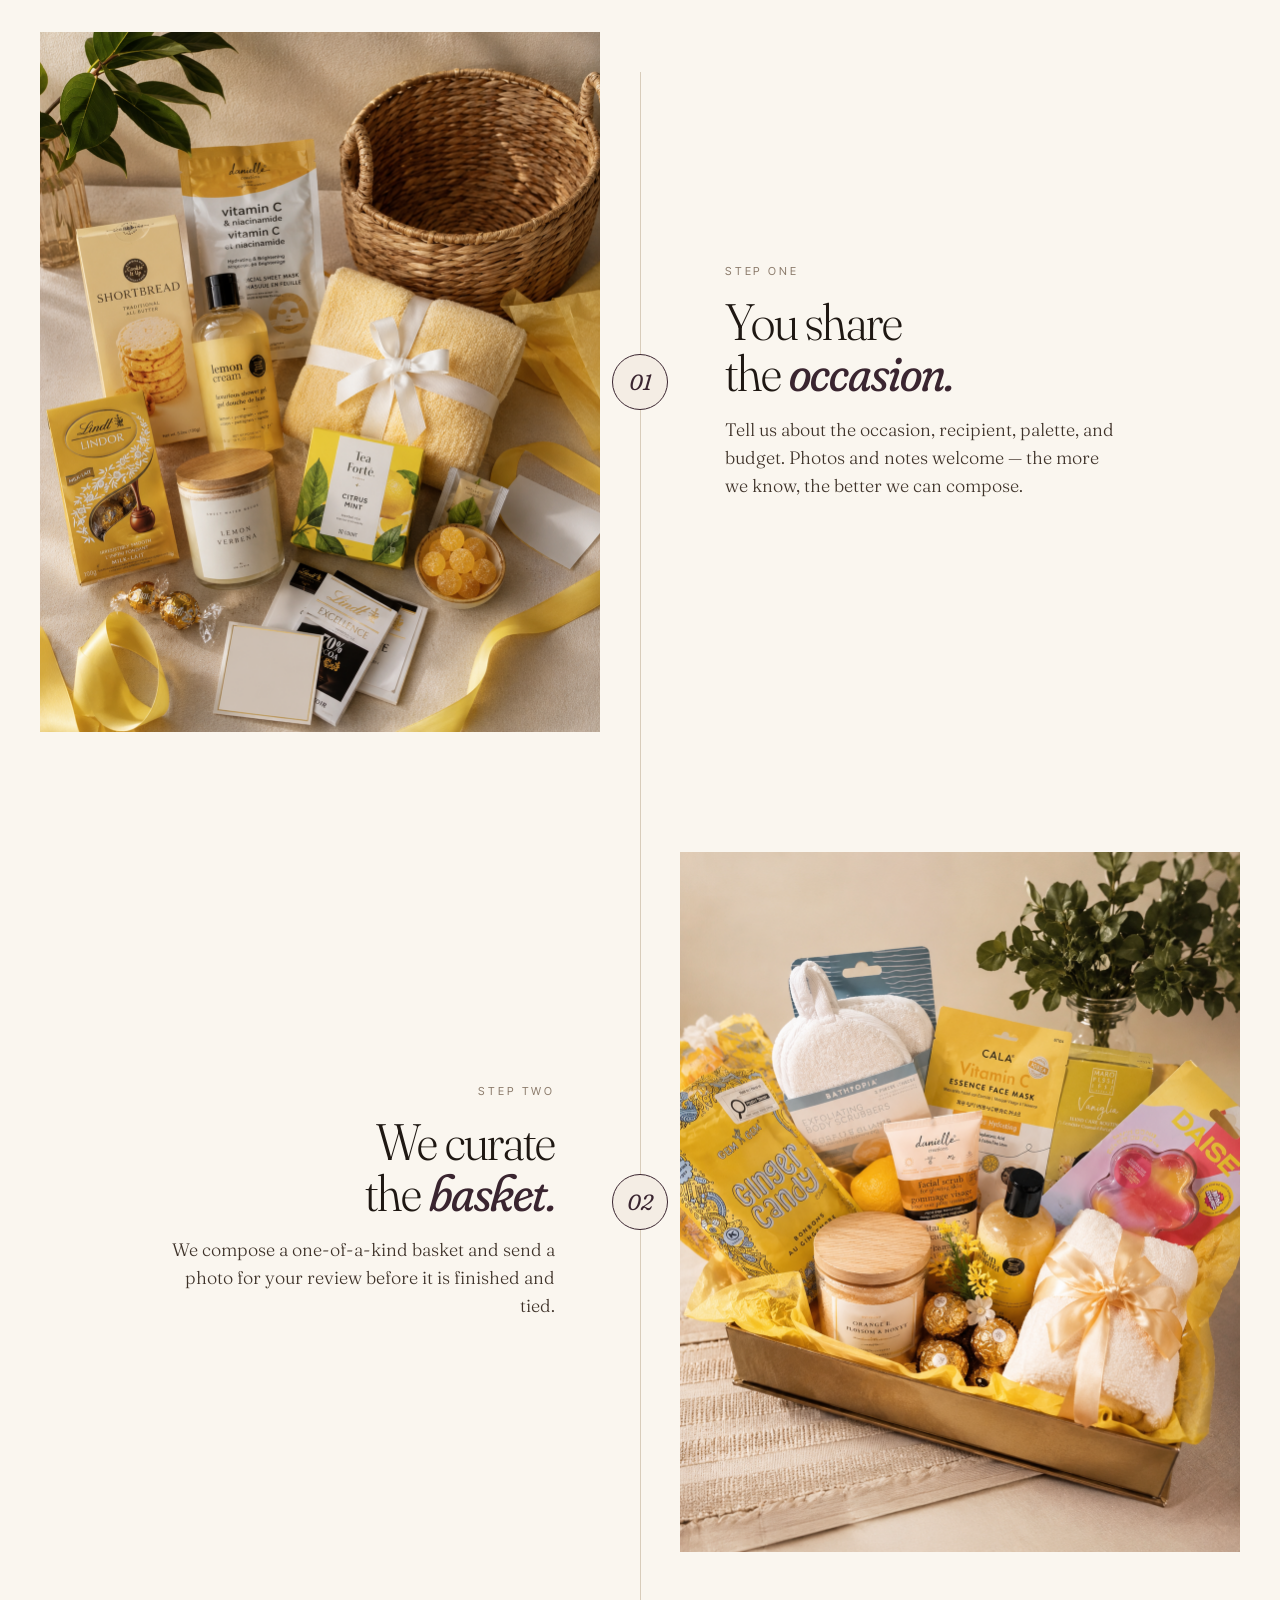
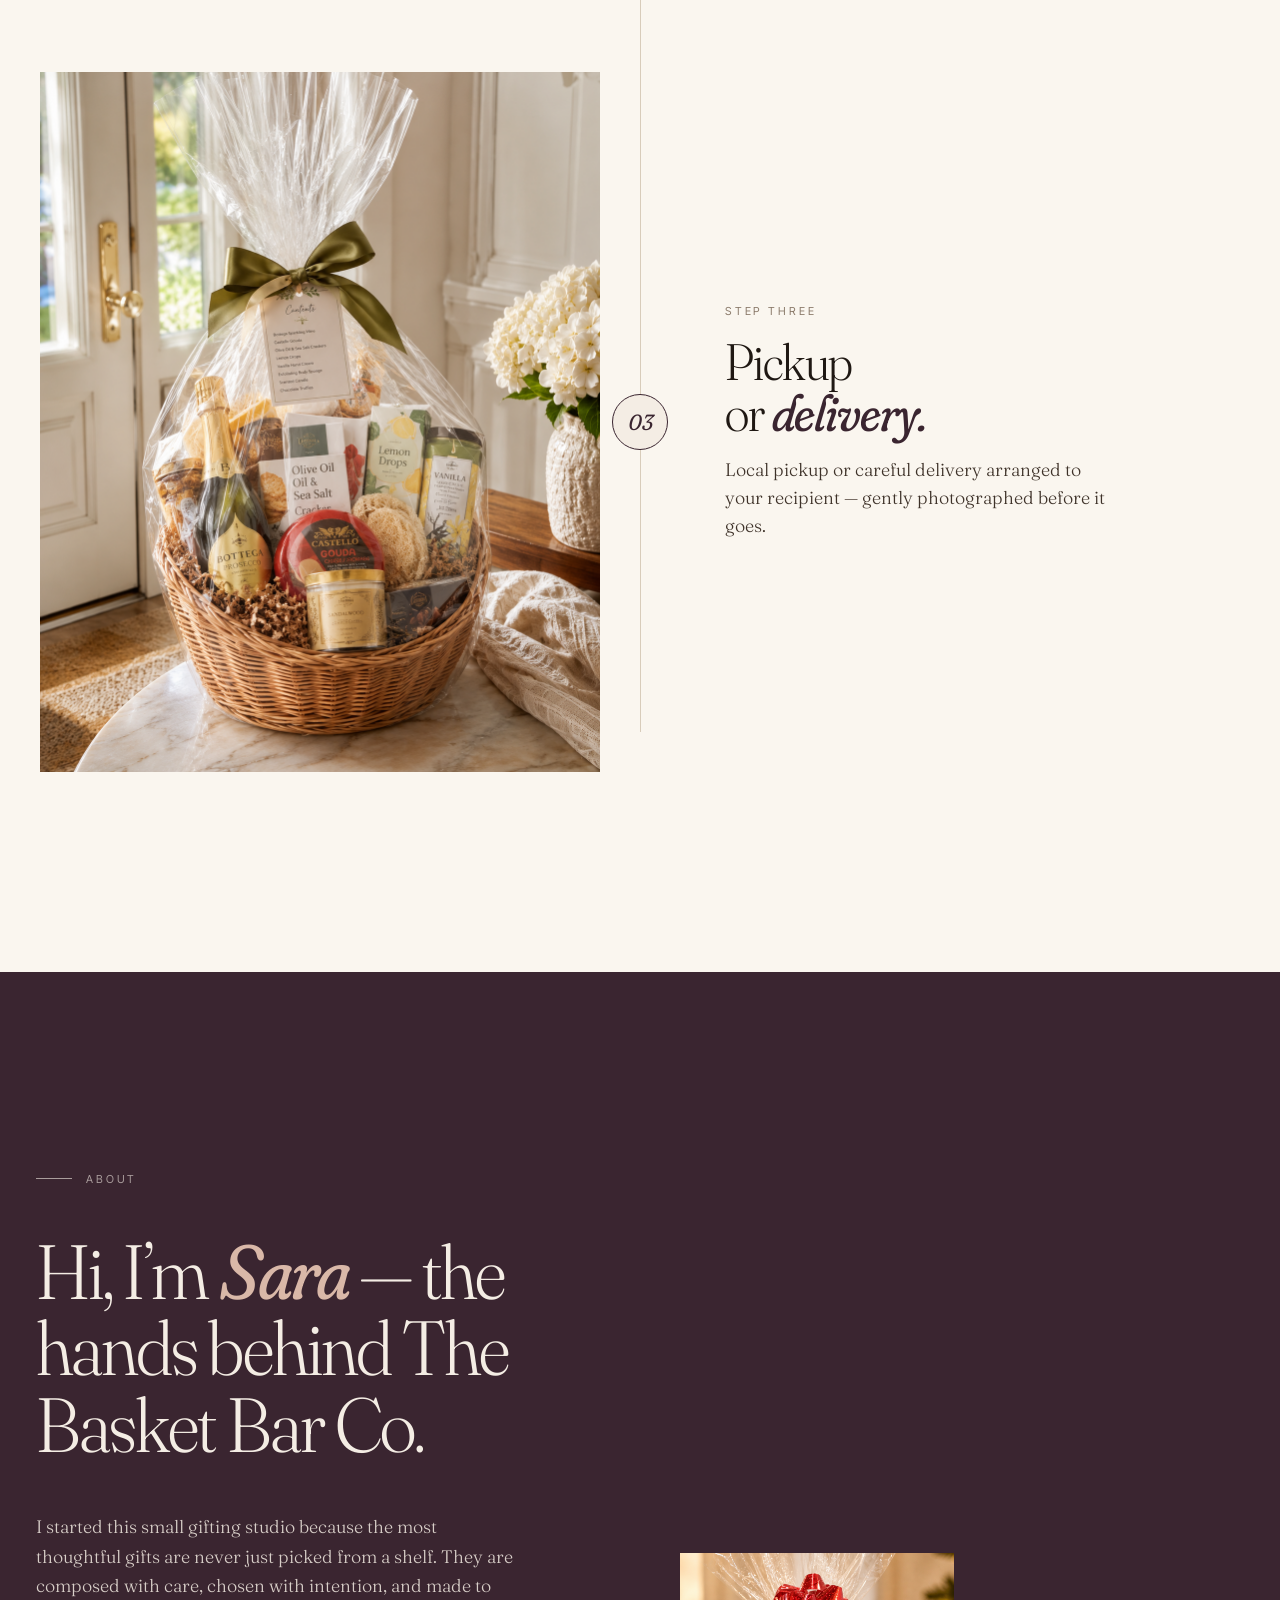
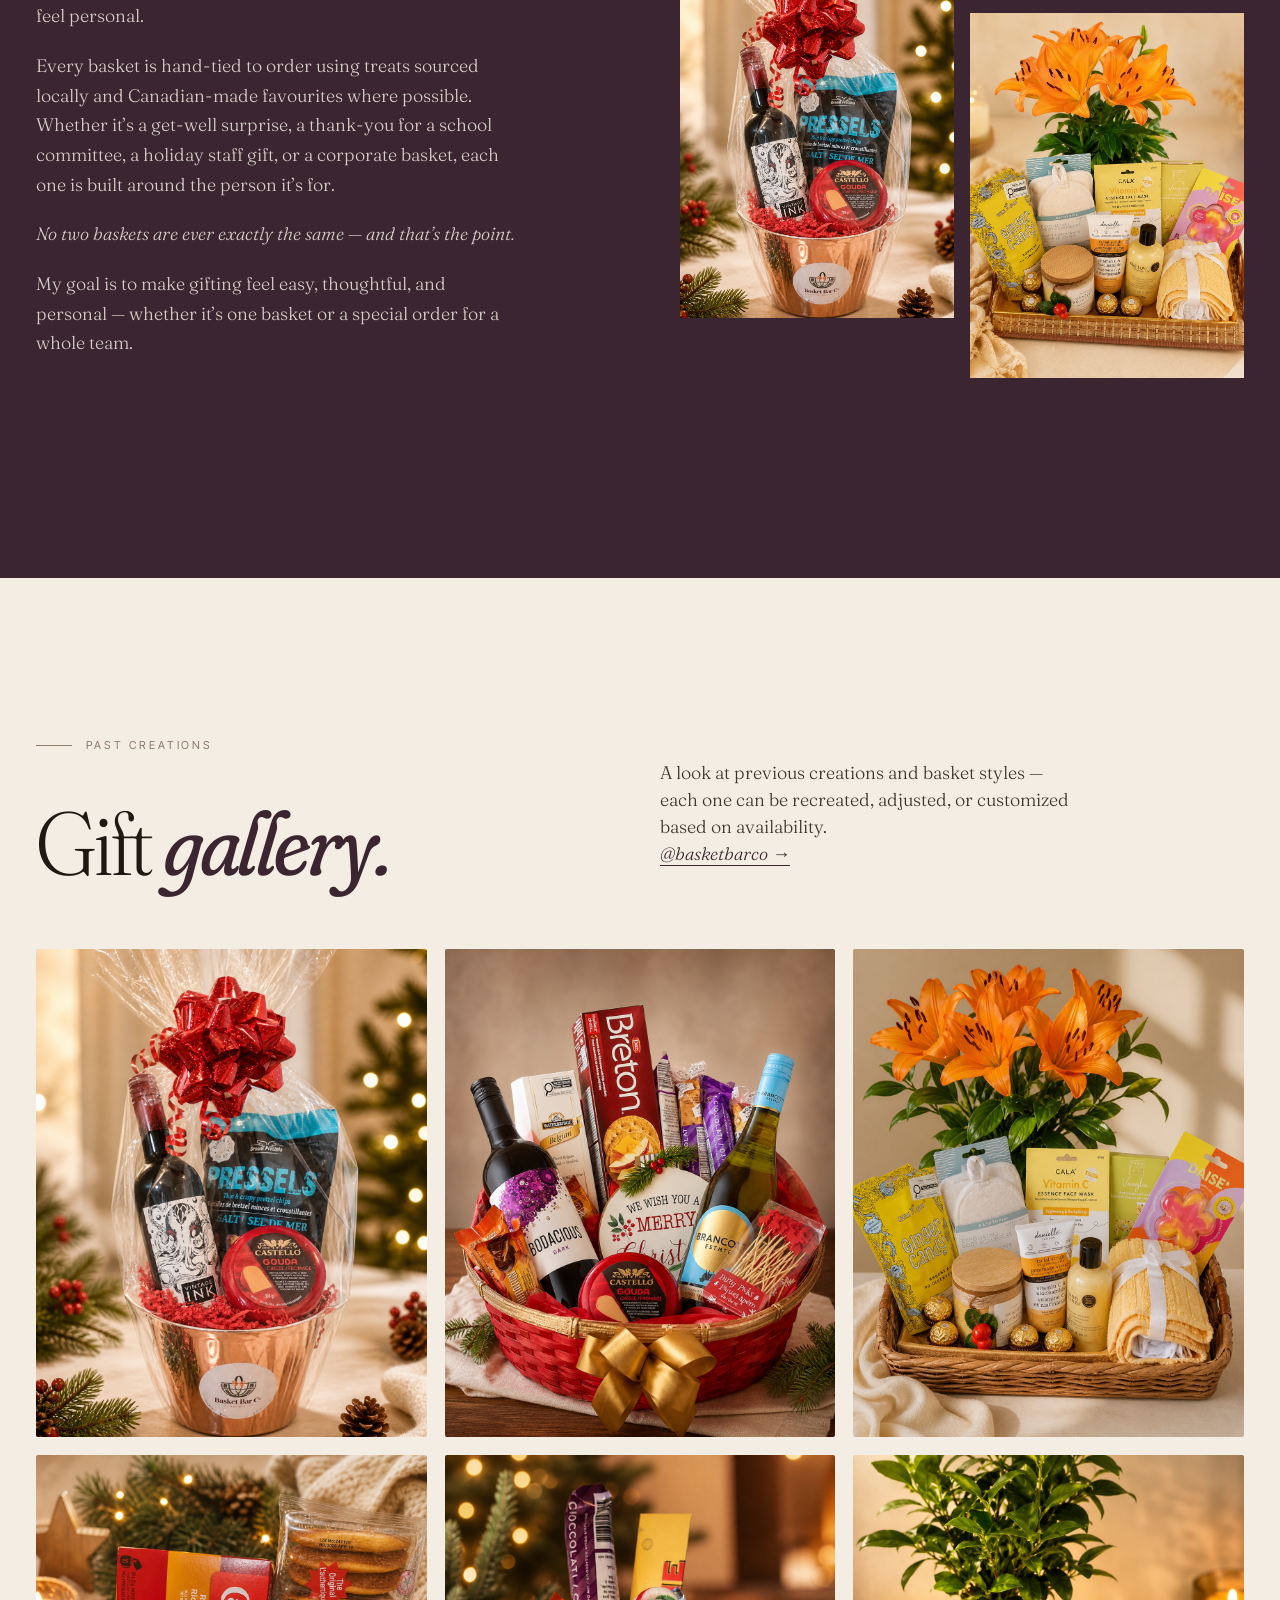
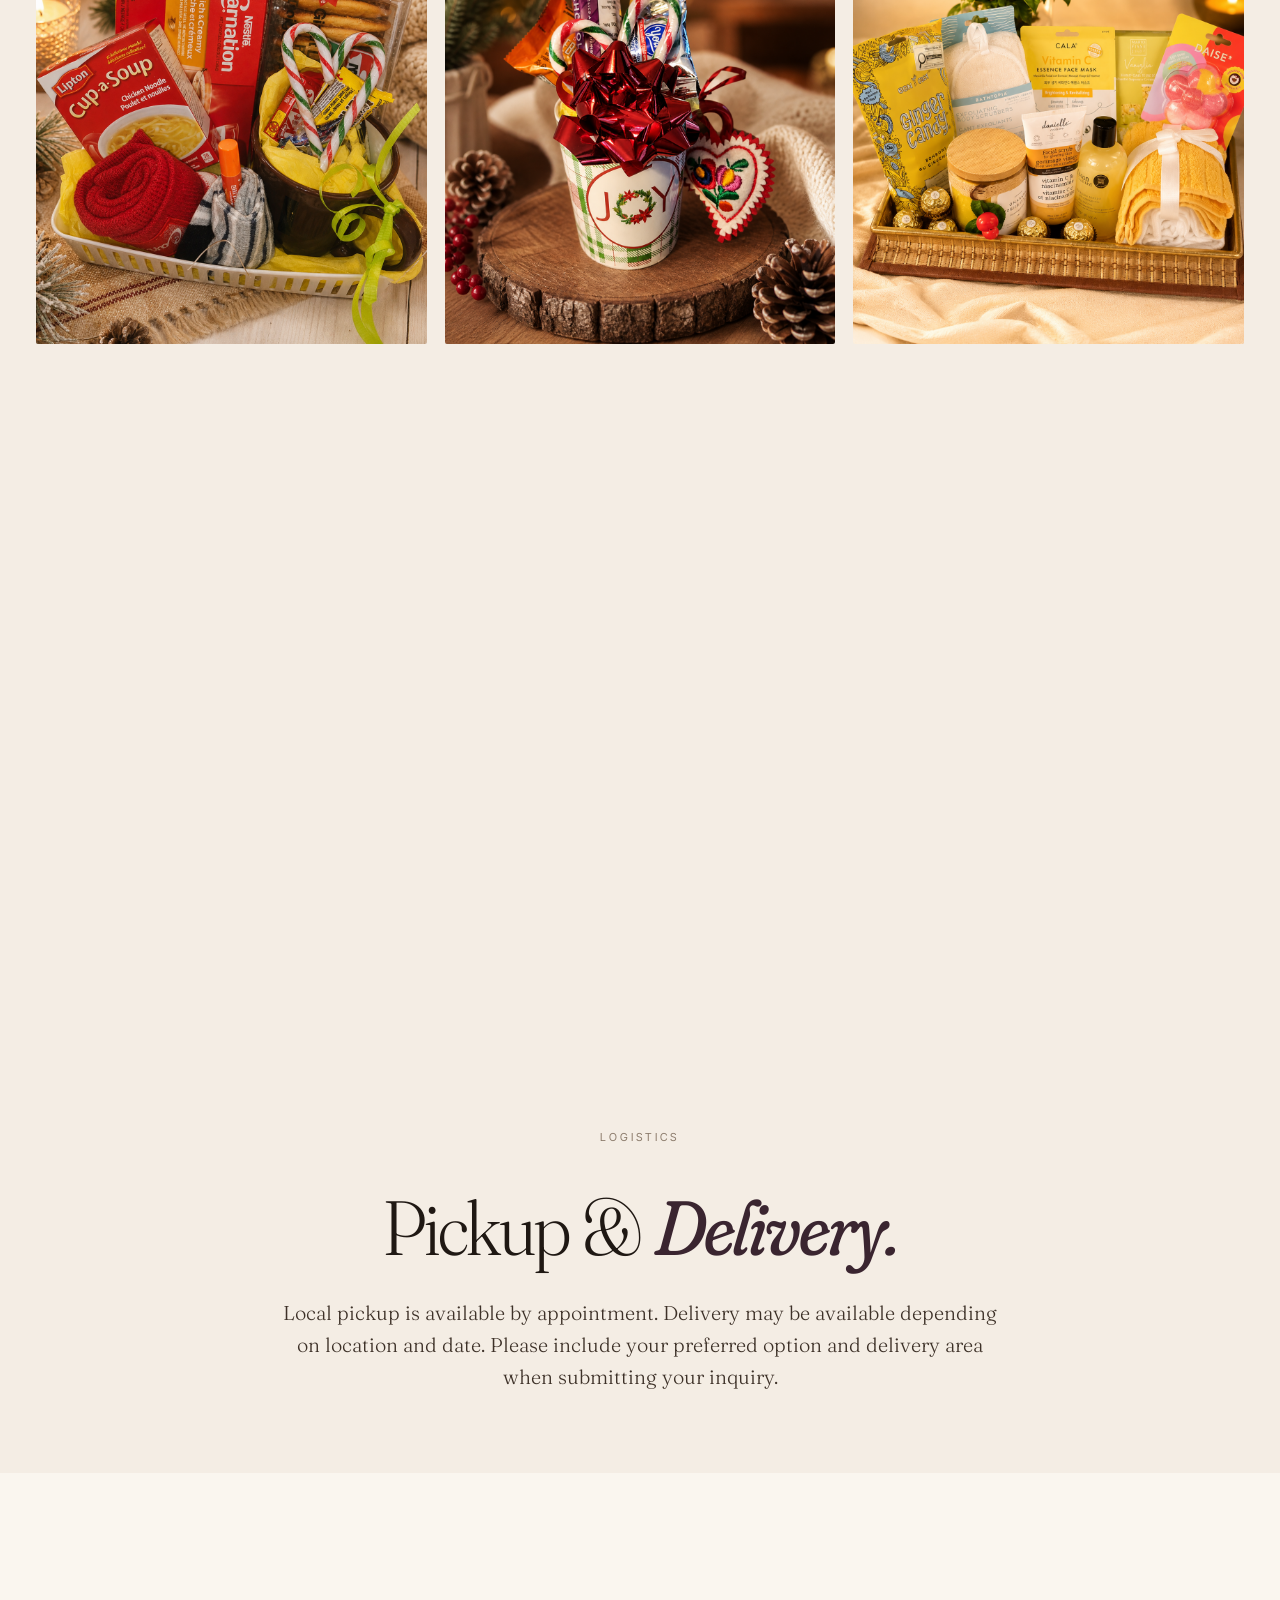
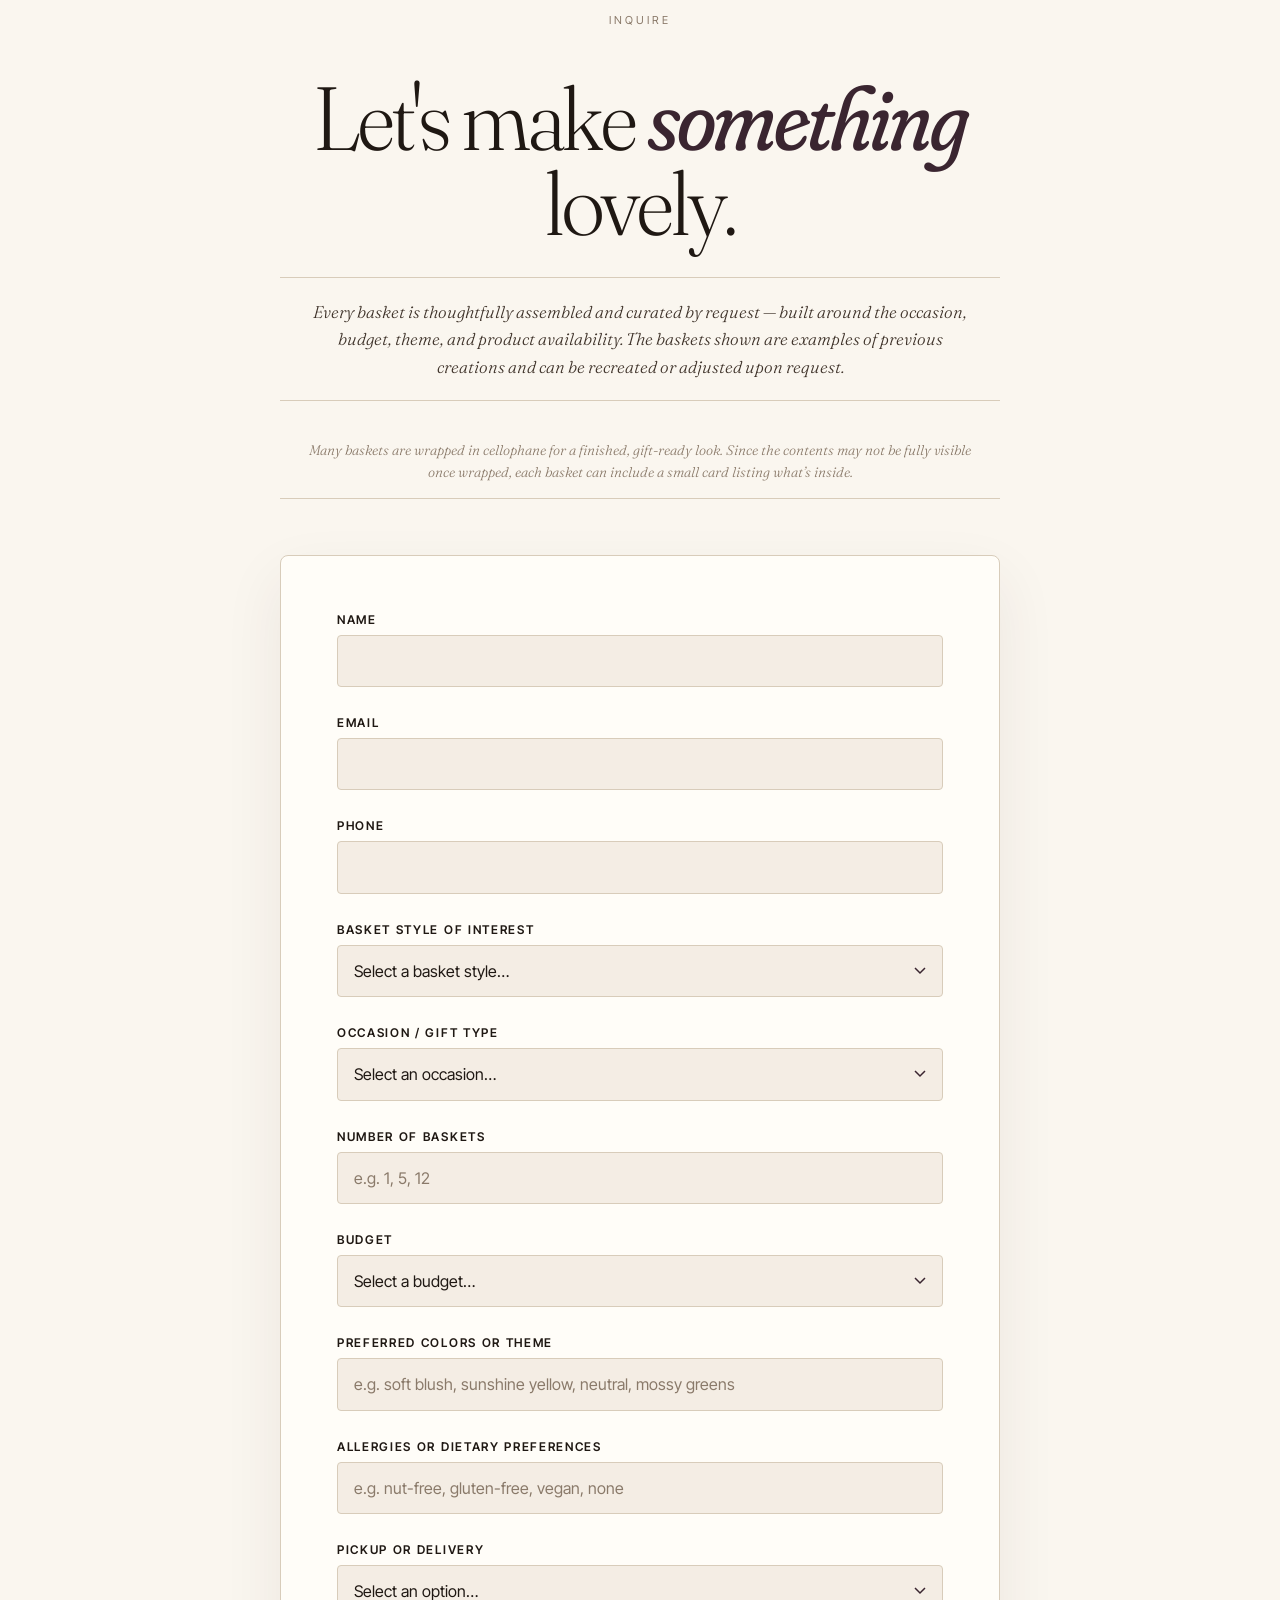
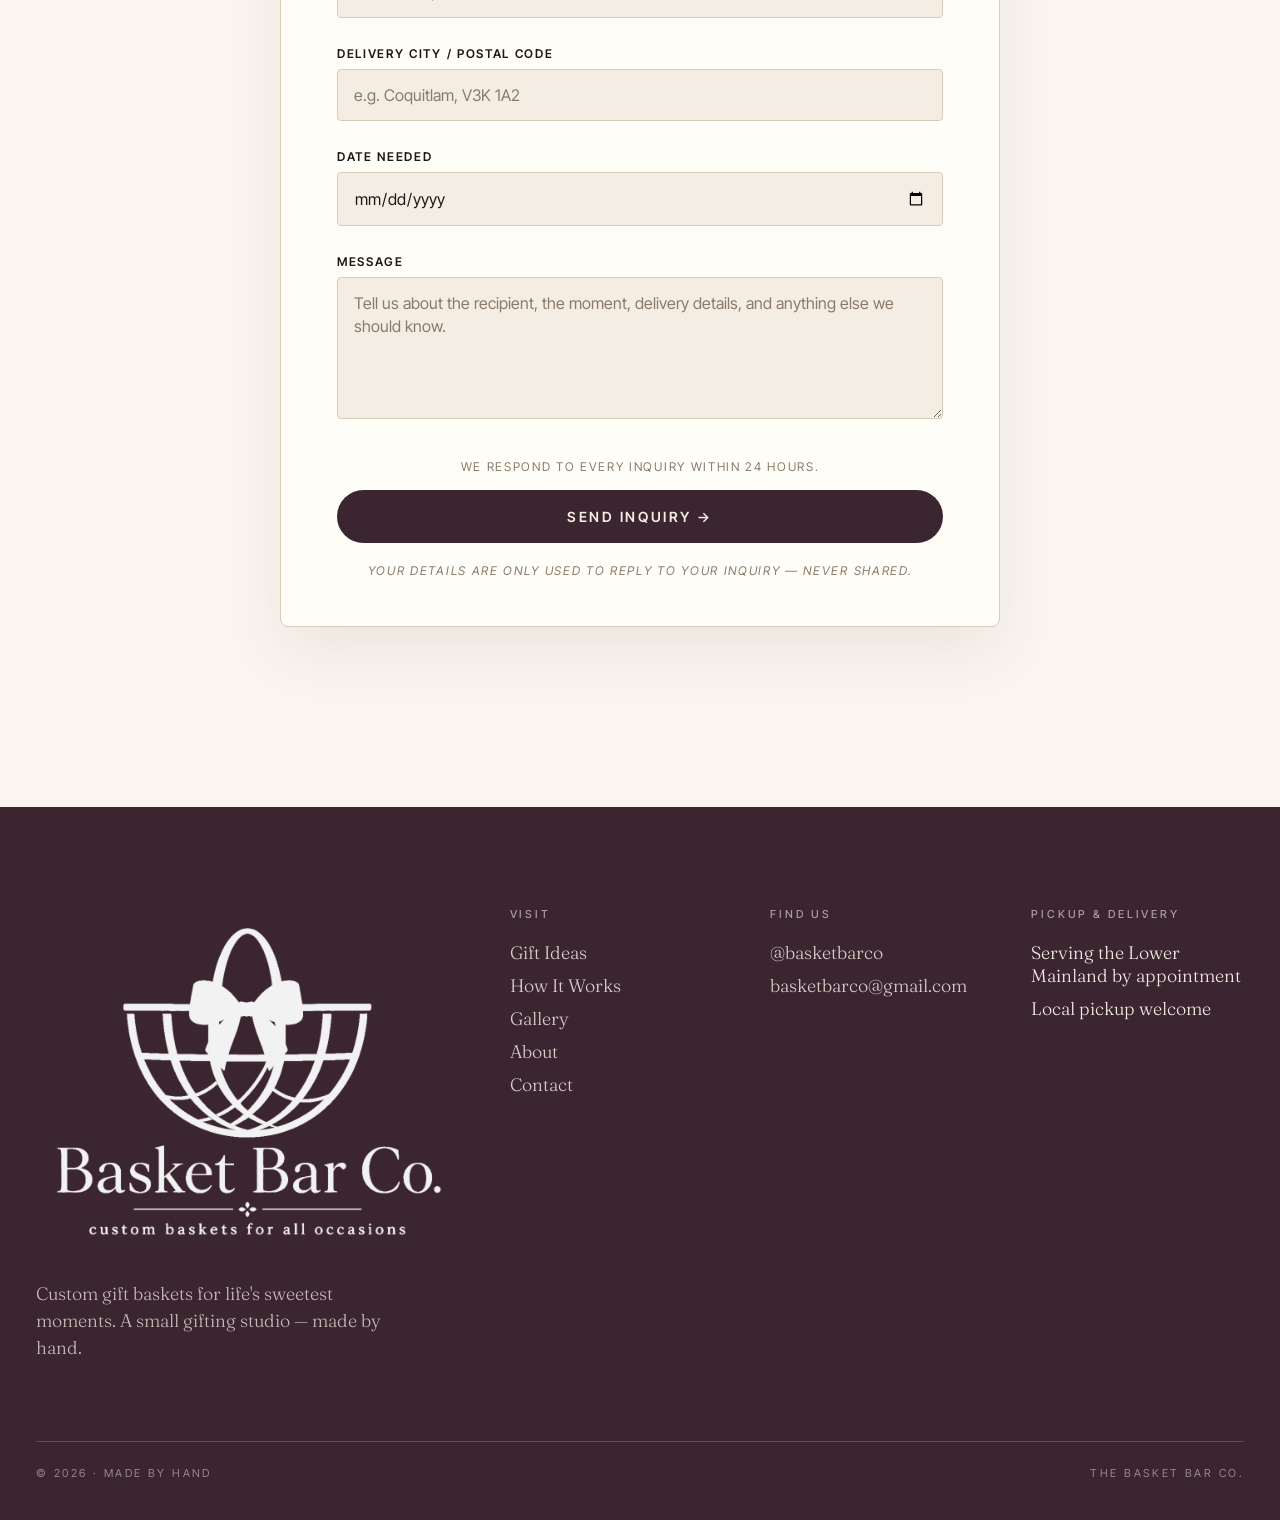
==== commit 3309ade2: "Desktop header: dedicated brand row (kicker + 170px logo) above hero, no overlap" ====
--- a/index.html
+++ b/index.html
@@ -46,6 +46,14 @@
 </div>
 <div class="mobile-menu-backdrop" id="mobileMenuBackdrop"></div>
 
+<!-- BRAND ROW (desktop only) -->
+<div class="brand-row" aria-hidden="false">
+  <div class="brand-kicker">Boutique Gifting Studio &middot; Lower Mainland, BC</div>
+  <a href="#" class="brand-logo" aria-label="Basket Bar Co. — home">
+    <img src="images/logo-transparent.png" alt="Basket Bar Co."/>
+  </a>
+</div>
+
 <!-- HERO -->
 <header class="hero">
   <div class="text-col">
--- a/styles.css
+++ b/styles.css
@@ -99,6 +99,9 @@
   transition: height .4s, mix-blend-mode .4s;
 }
 nav.top.scrolled .mark .logo-img { height: 130px; }
+
+/* BRAND ROW (desktop only) — declarations live near end of file for cascade order */
+.brand-row { display: none; }
 nav.top .right { justify-self: end; display: flex; gap: 24px; align-items: center; }
 nav.top .inquire {
   border: 1px solid currentColor;
@@ -1057,3 +1060,67 @@
   font-family: var(--serif);
 }
 
+/* ============================================================
+   DESKTOP HEADER COMPOSITION
+   Slim nav  →  brand row (kicker + centered logo)  →  hero
+   Lives at end of file to win cascade over base .hero styles.
+   ============================================================ */
+@media (min-width: 901px) {
+  /* Nav becomes a slim horizontal bar; logo moves to brand-row */
+  nav.top { padding: 16px 36px; }
+  nav.top .mark { display: none; }
+
+  .brand-row {
+    display: flex;
+    flex-direction: column;
+    align-items: center;
+    text-align: center;
+    padding: 92px 36px 0;          /* clears the fixed nav */
+    margin: 0 auto 32px;
+    gap: 14px;
+  }
+  .brand-row .brand-kicker {
+    font-family: var(--sans);
+    font-size: 11px;
+    font-weight: 500;
+    letter-spacing: .26em;
+    text-transform: uppercase;
+    color: var(--anchor);
+    display: inline-flex;
+    align-items: center;
+    gap: 12px;
+  }
+  .brand-row .brand-kicker::before,
+  .brand-row .brand-kicker::after {
+    content: "";
+    display: inline-block;
+    width: 28px;
+    height: 1px;
+    background: var(--anchor);
+    opacity: .55;
+  }
+  .brand-row .brand-logo {
+    display: block;
+    line-height: 0;
+    margin-top: 6px;
+  }
+  .brand-row .brand-logo img {
+    width: 170px;
+    height: auto;
+    display: block;
+    background: transparent;
+    mix-blend-mode: multiply;
+  }
+
+  /* Hide the in-hero kicker on desktop (it lives in brand-row now) */
+  .hero .meta-top { display: none; }
+
+  /* Hero no longer needs to clear the nav (brand-row already did) */
+  .hero {
+    padding-top: 24px;
+    padding-bottom: 80px;
+    min-height: 0;
+  }
+  .hero .img-frame { min-height: 620px; }
+}
+
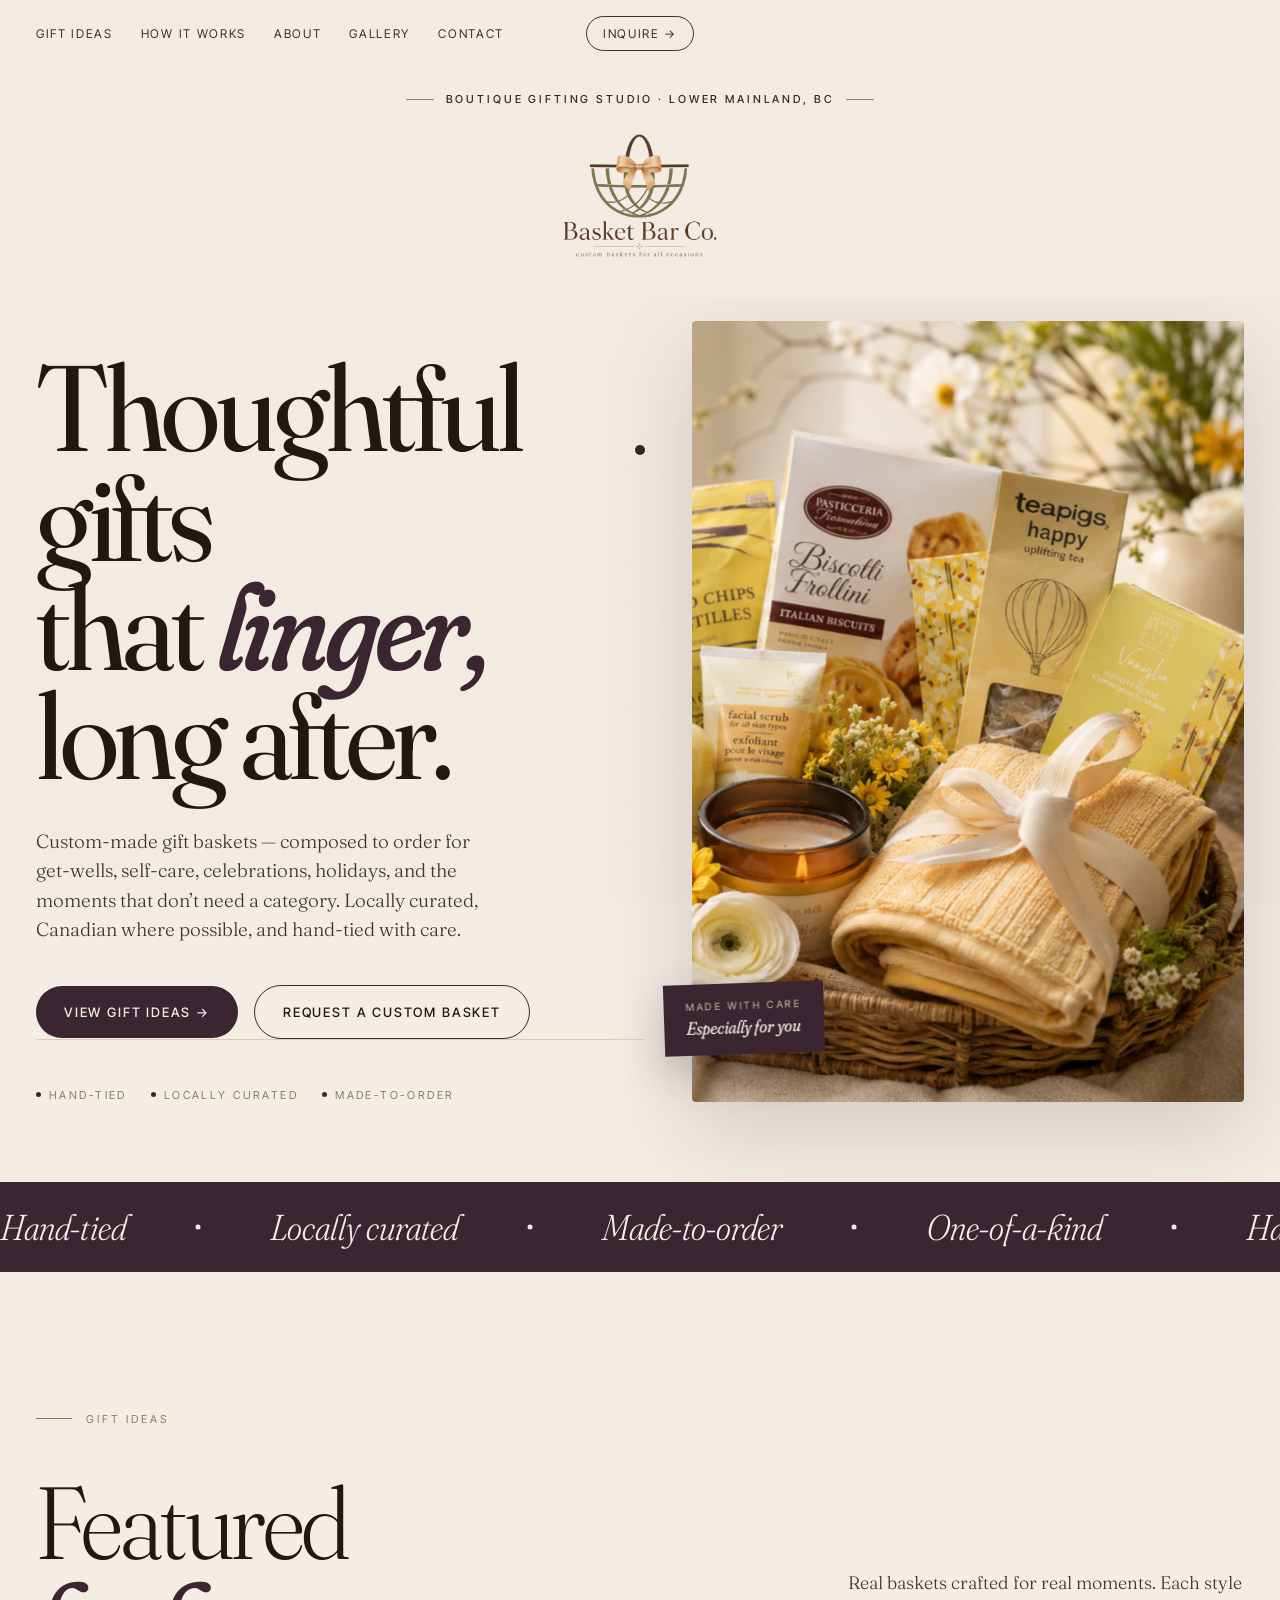
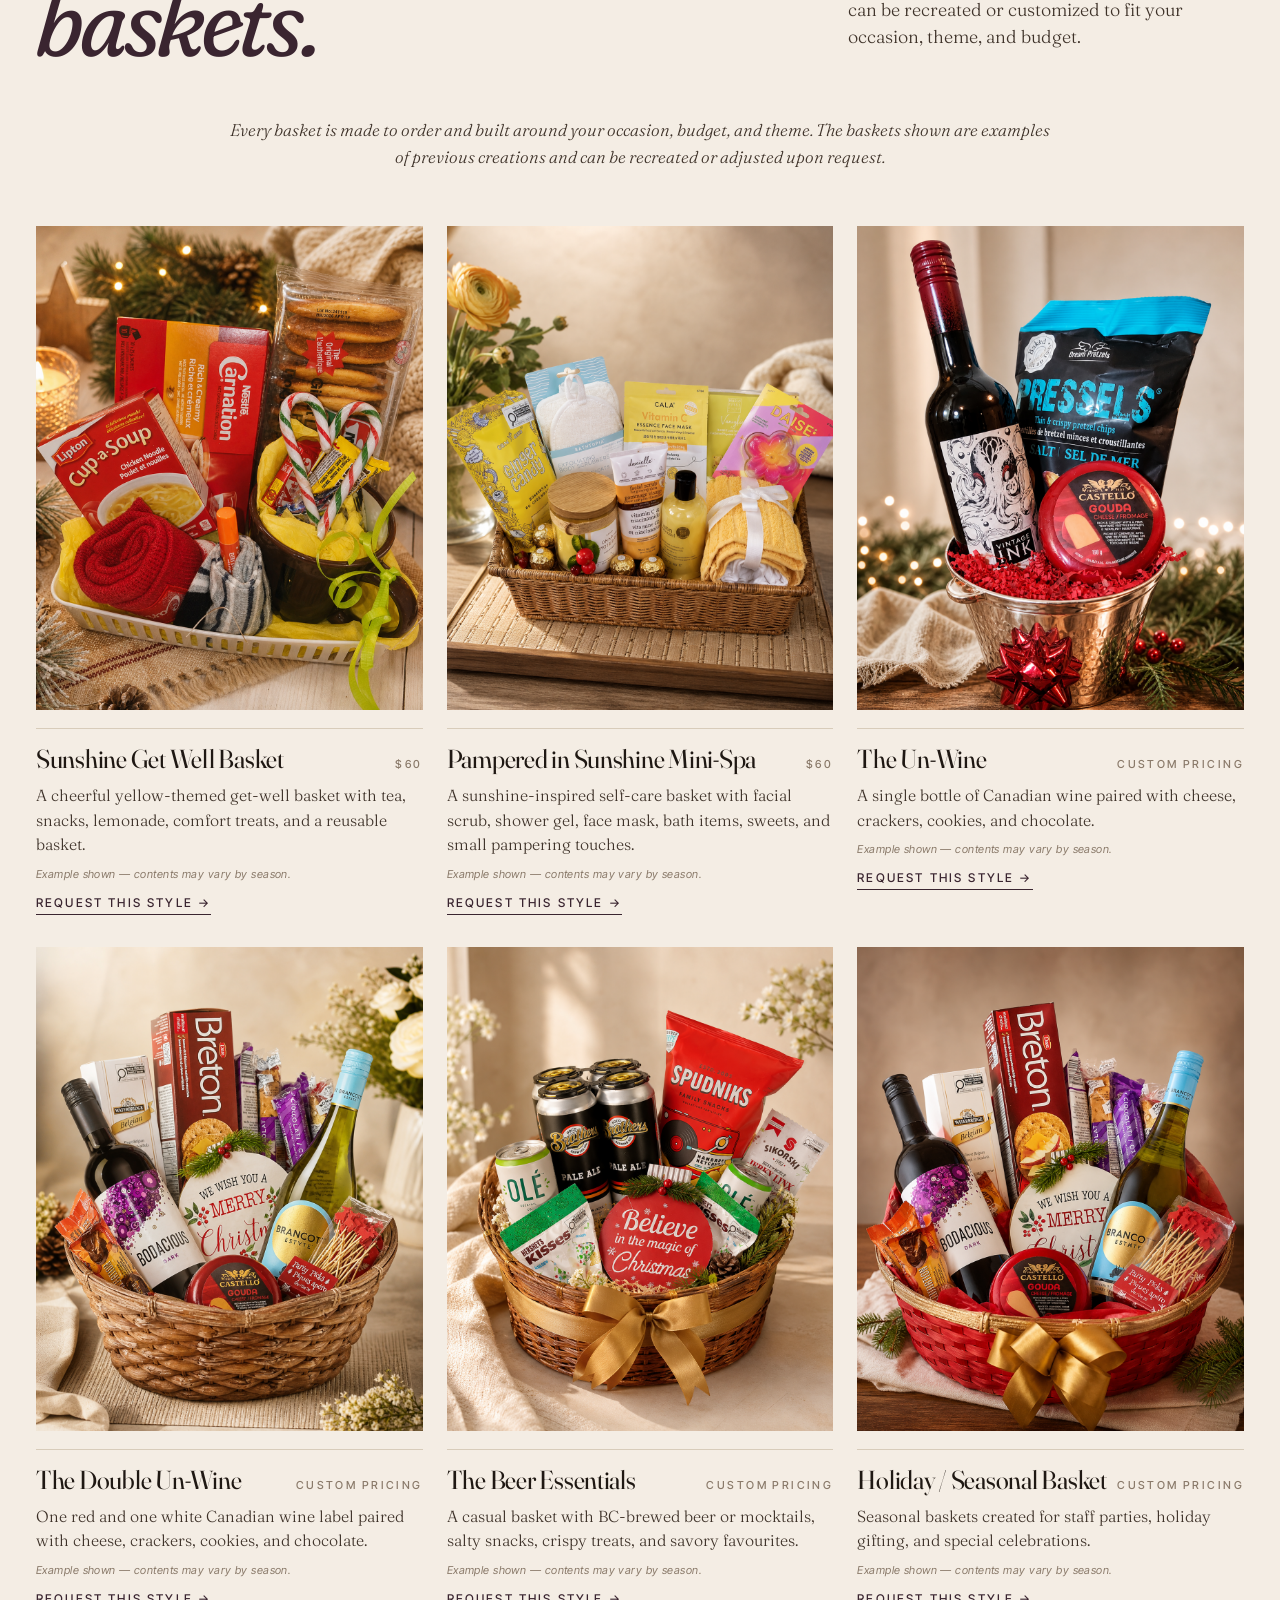
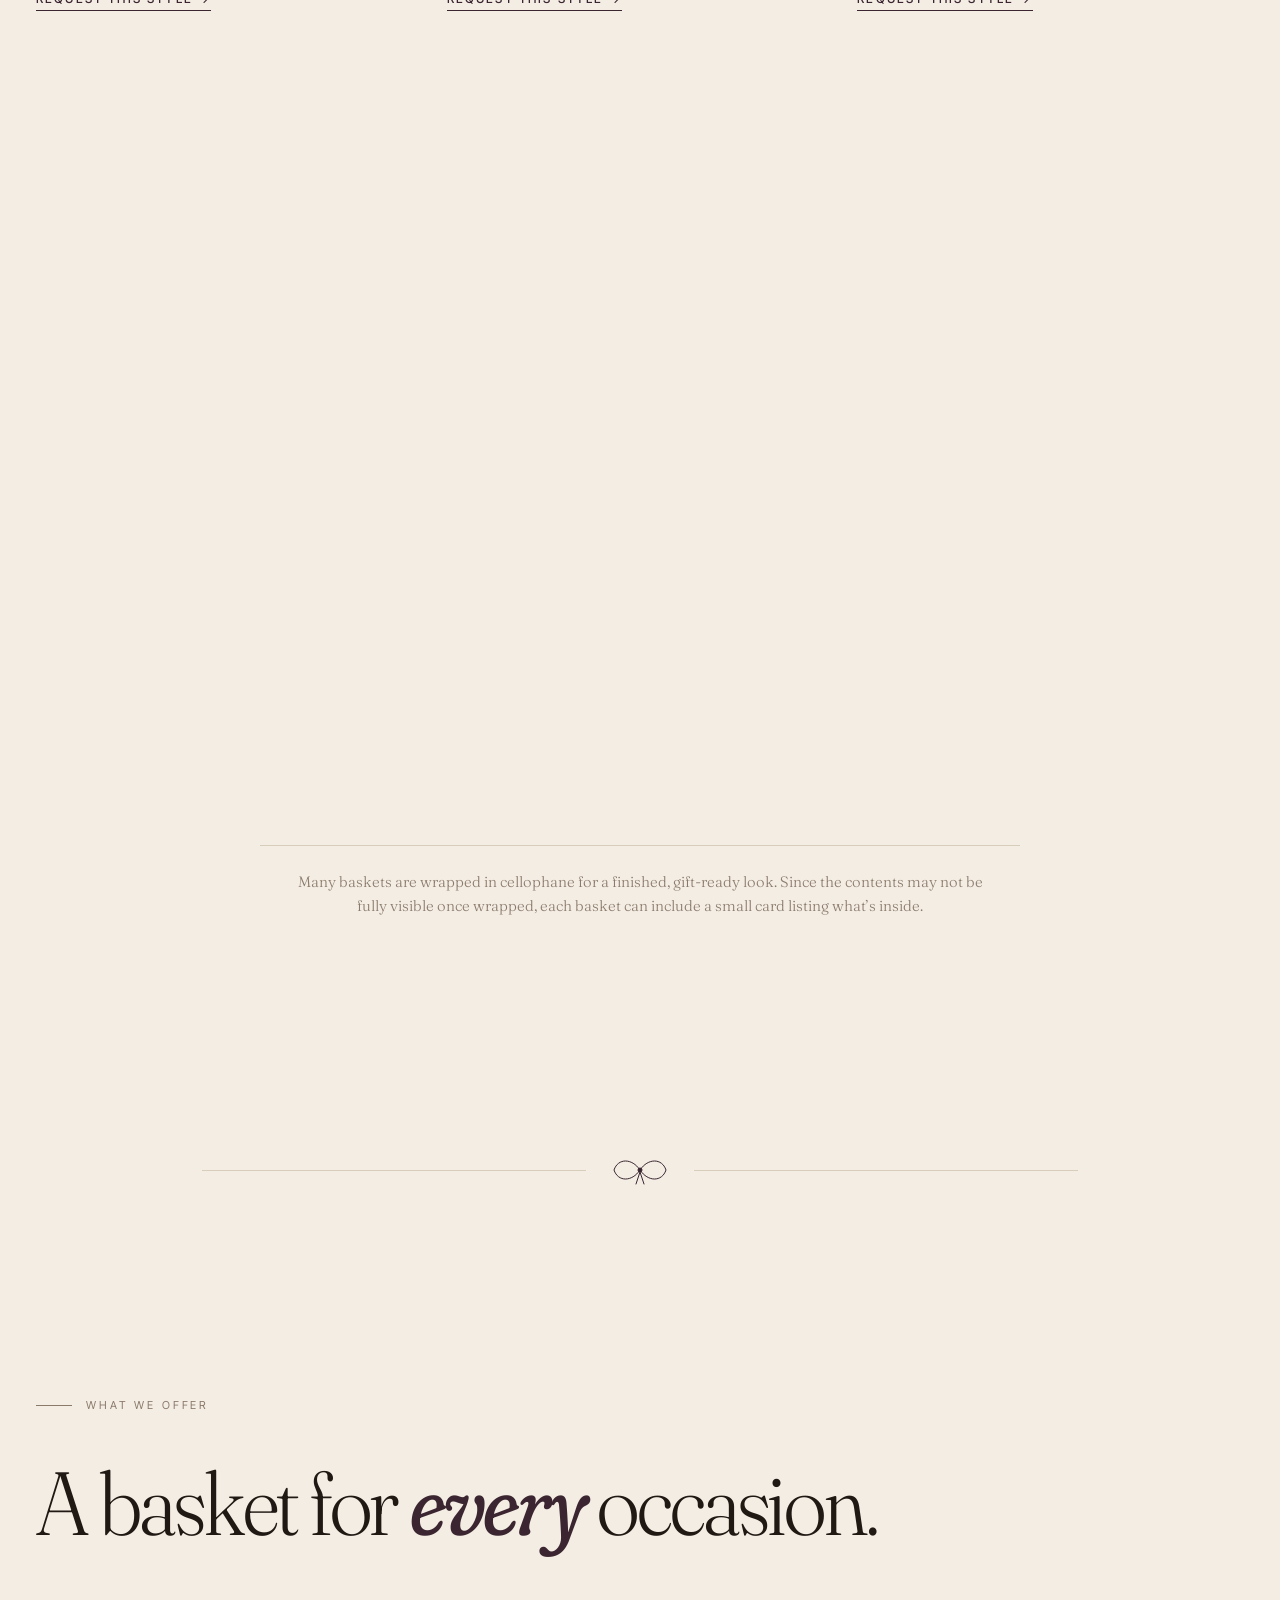
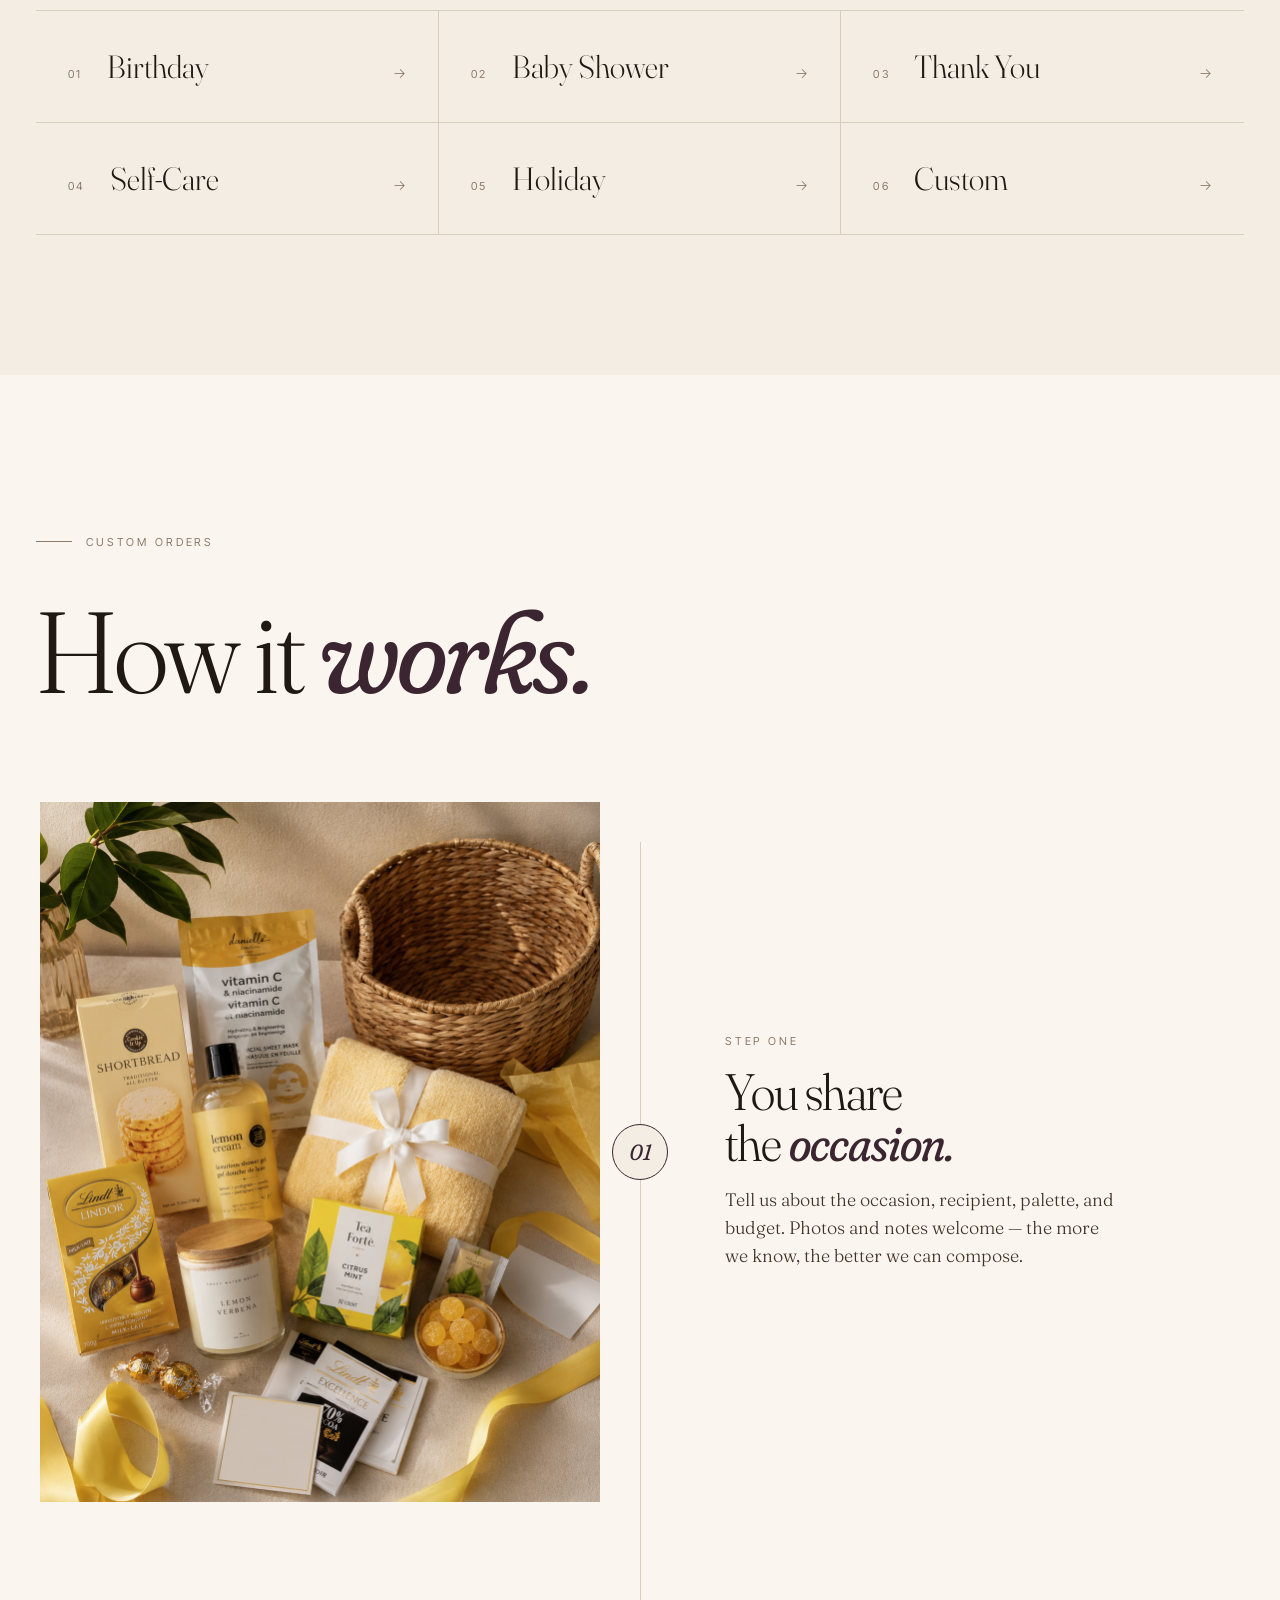
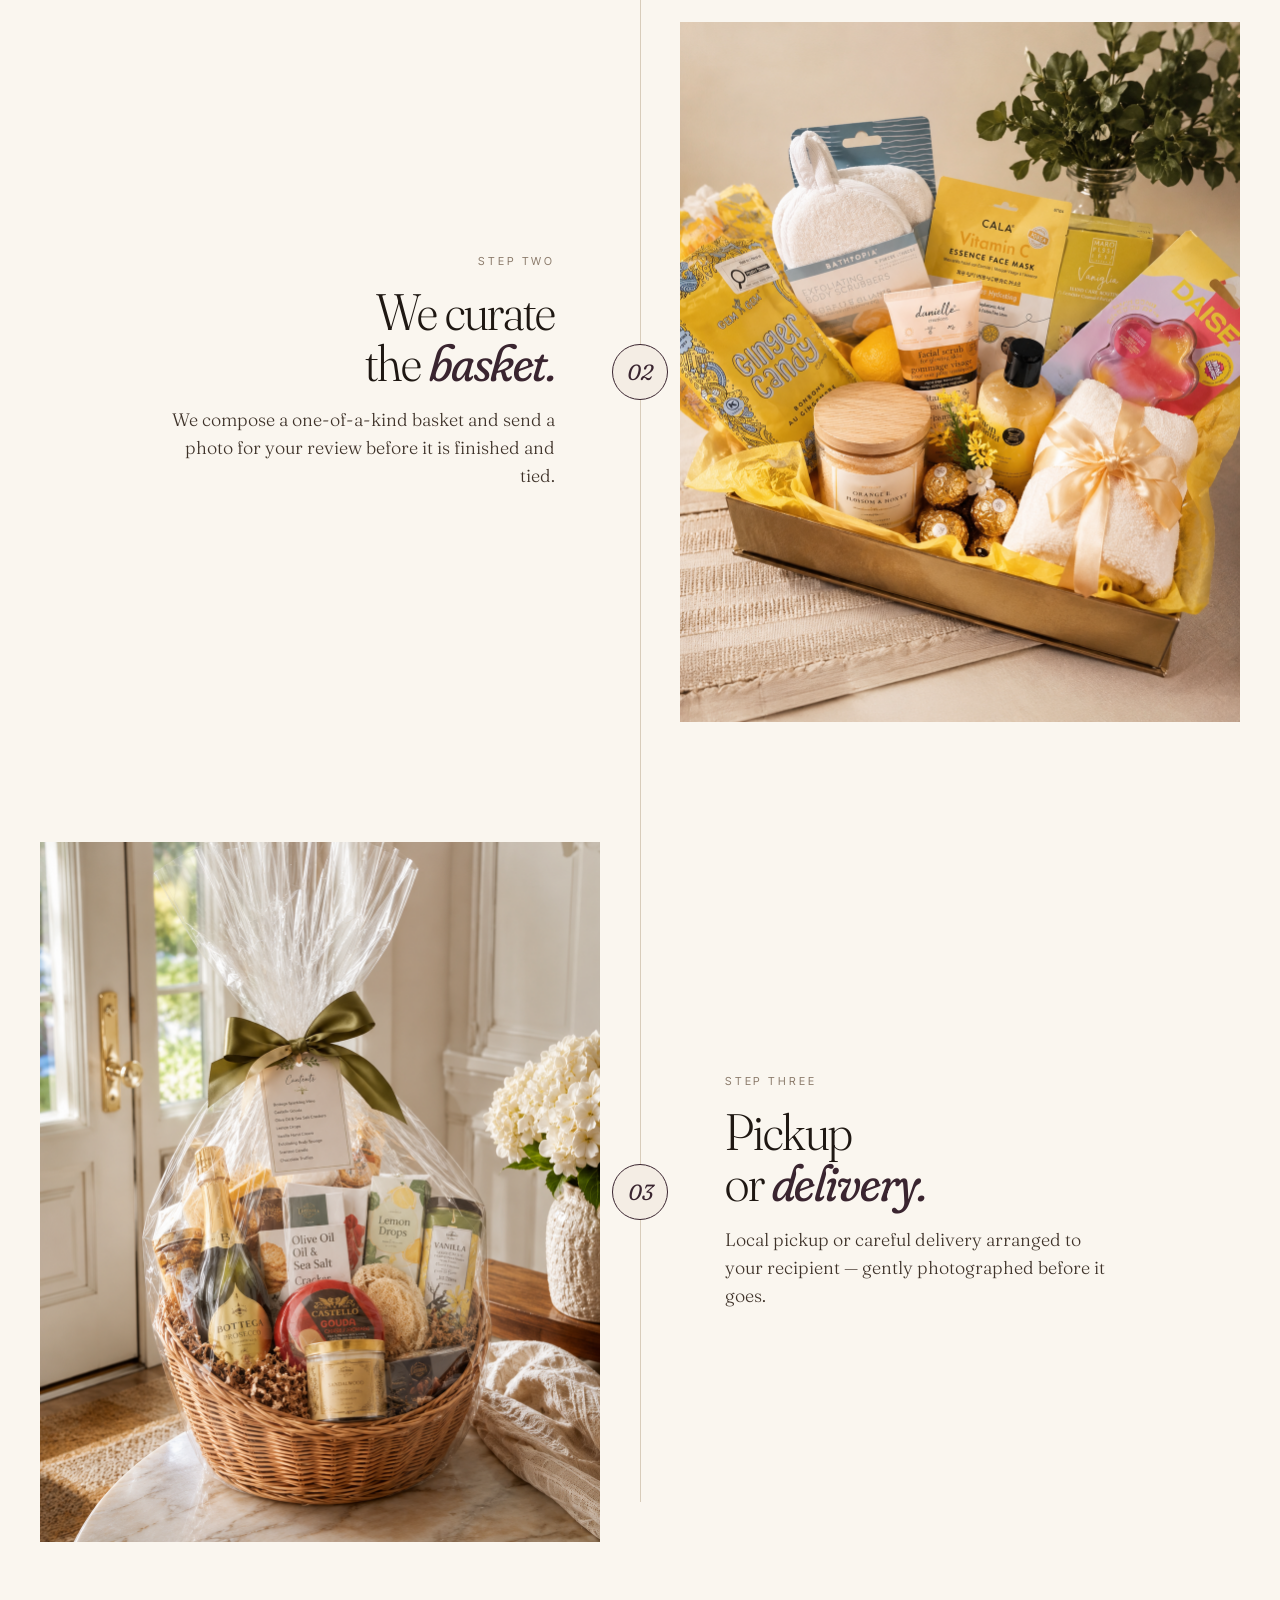
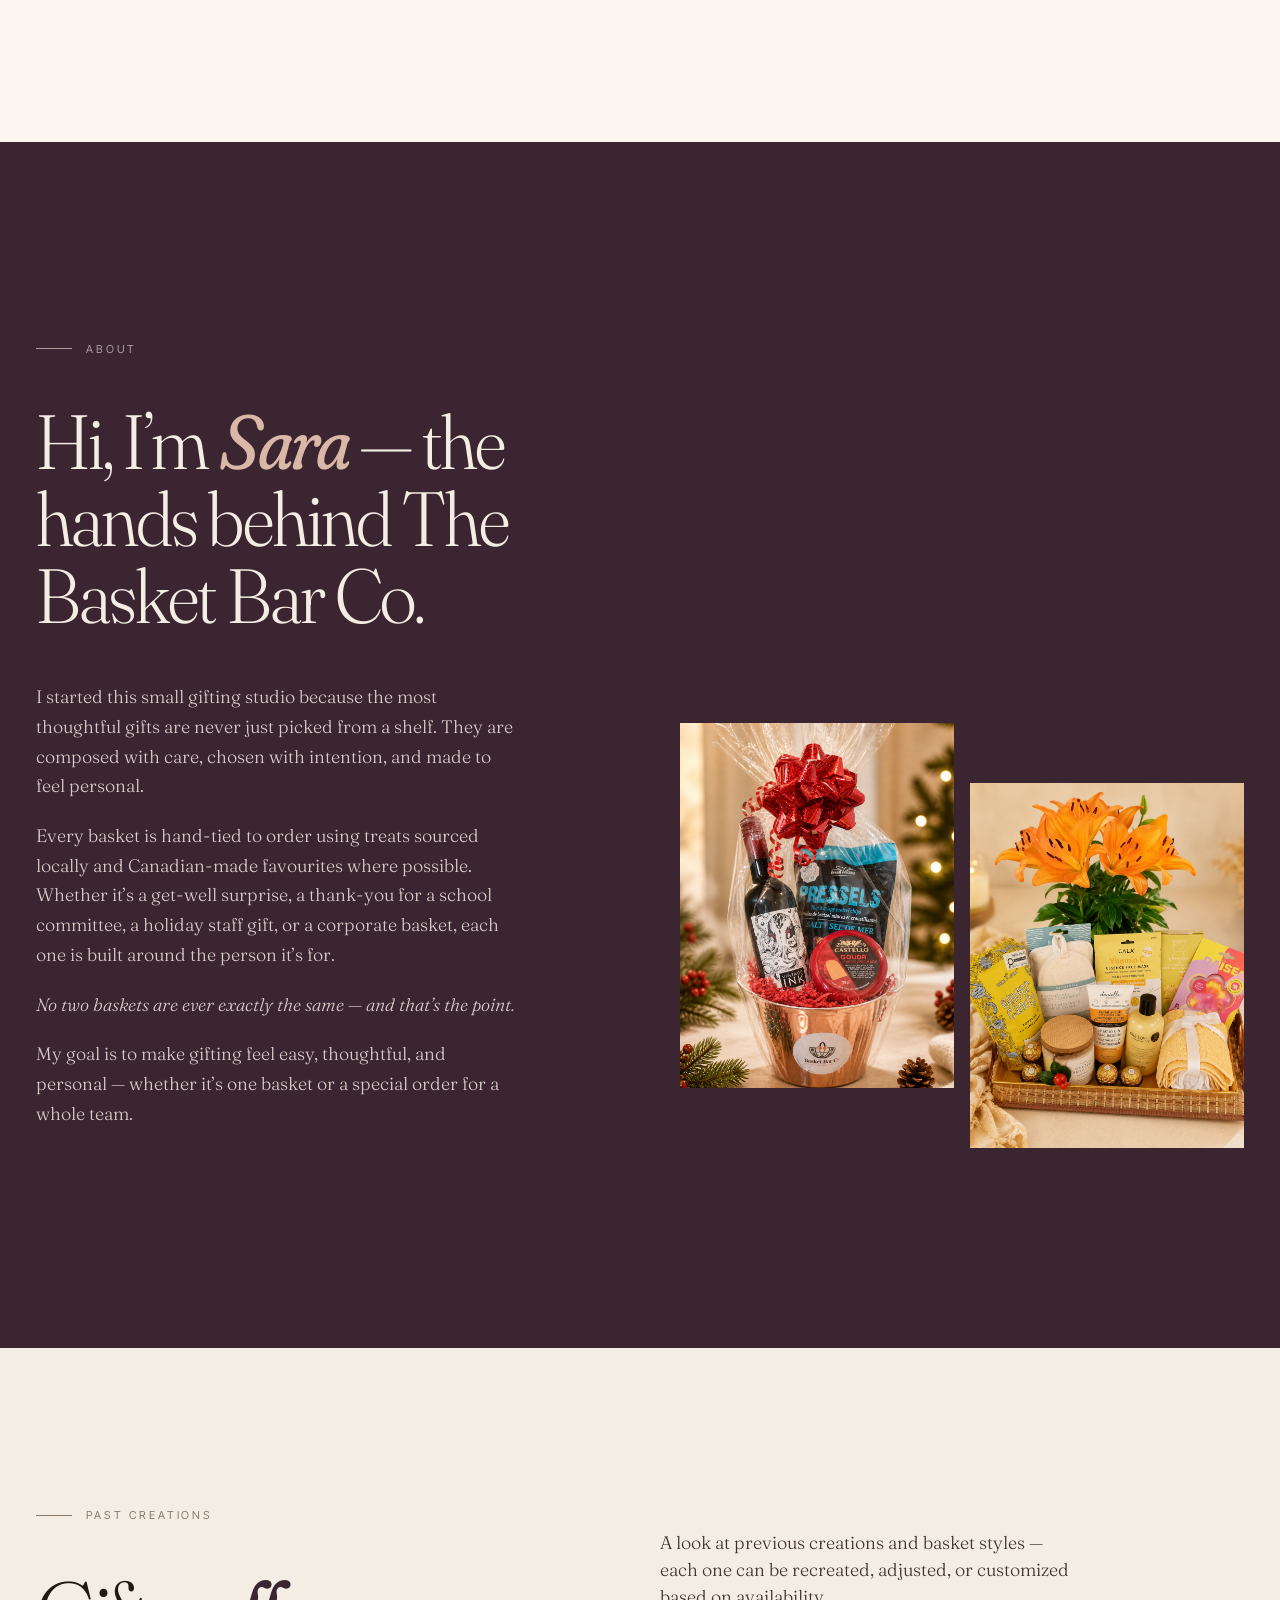
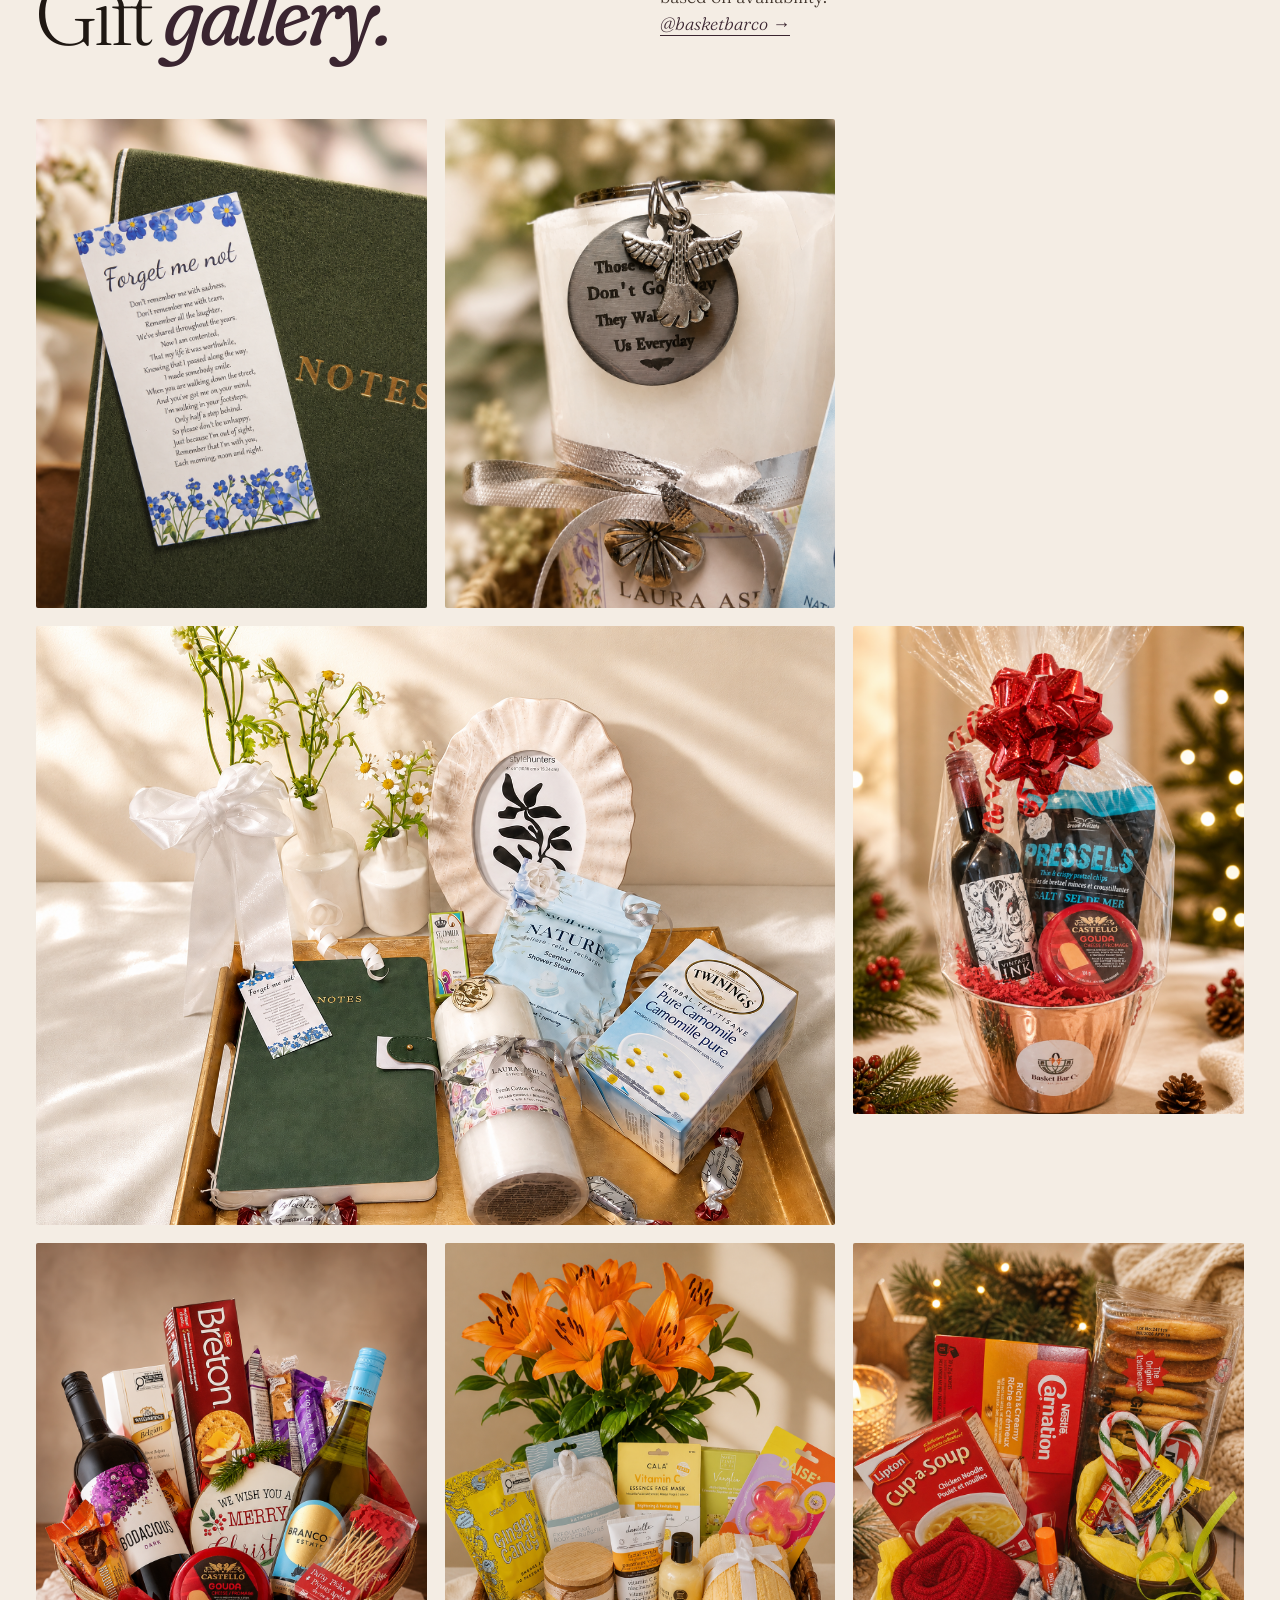
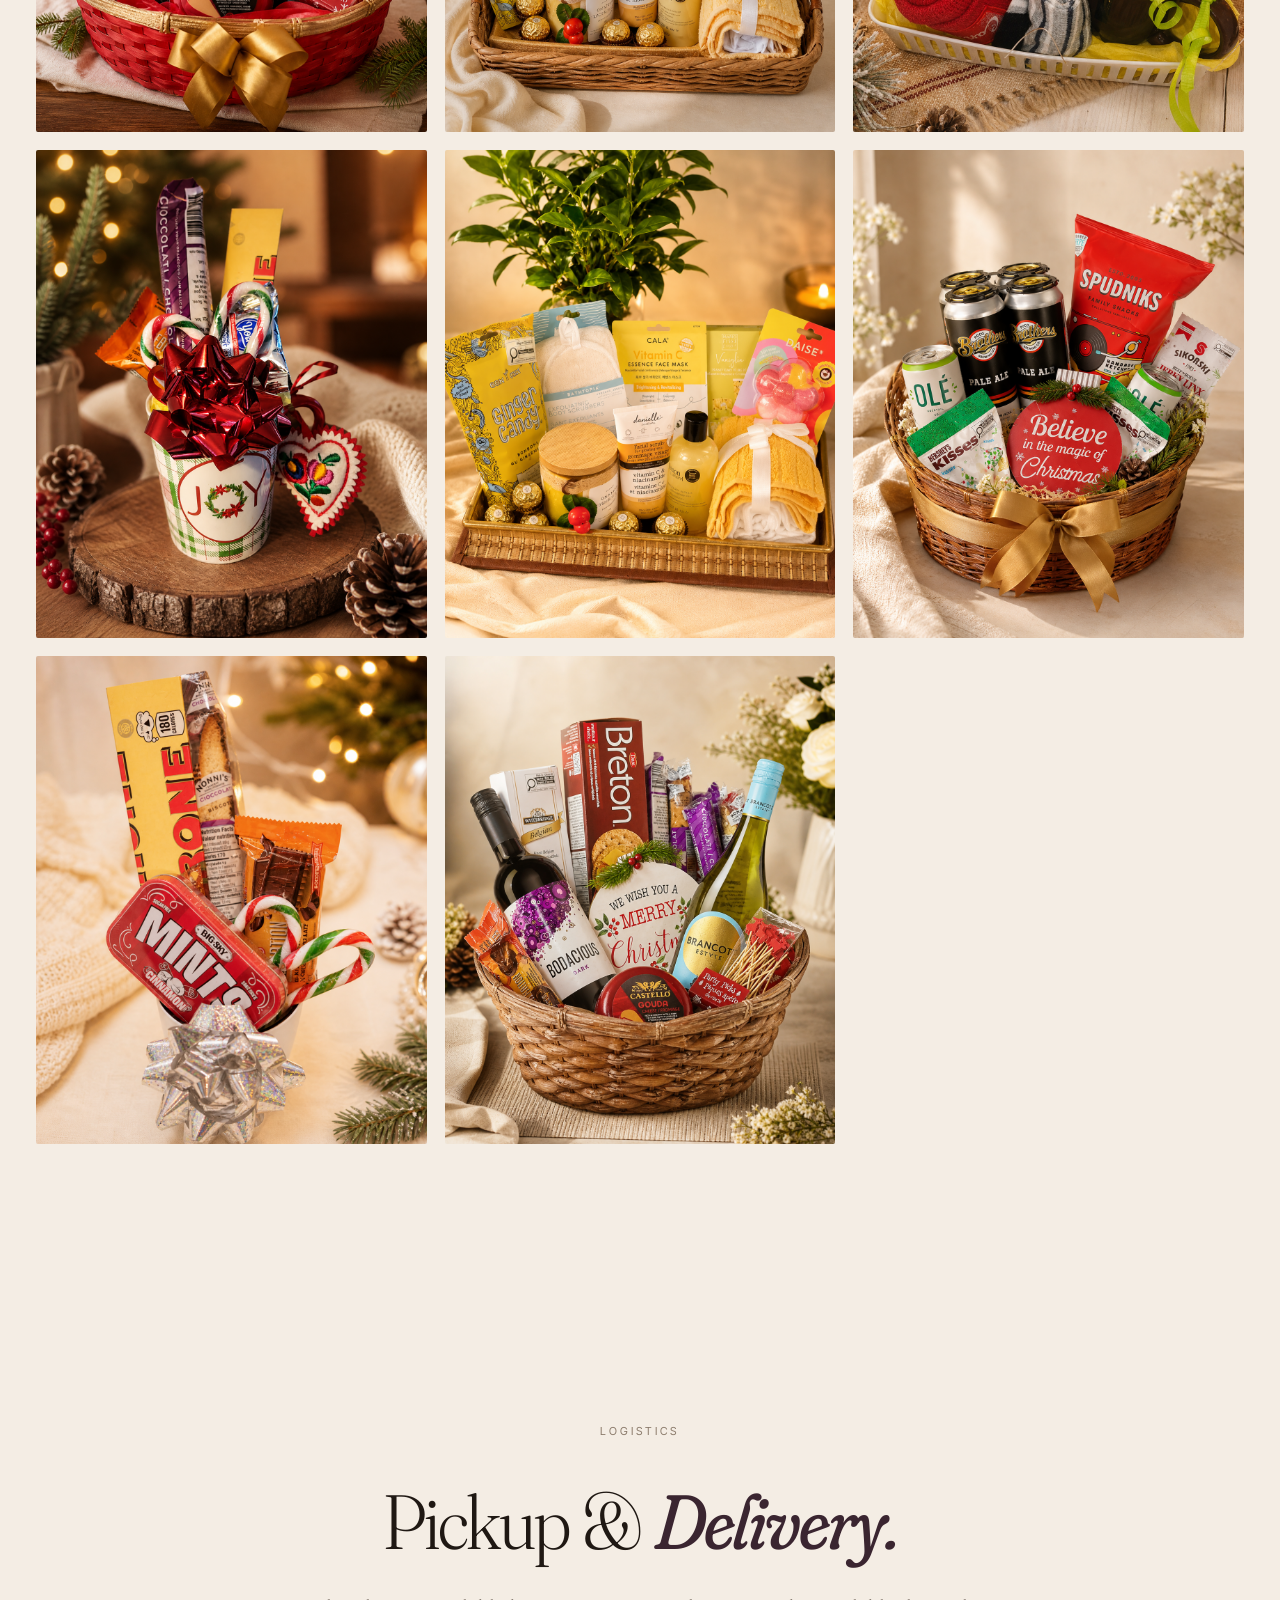
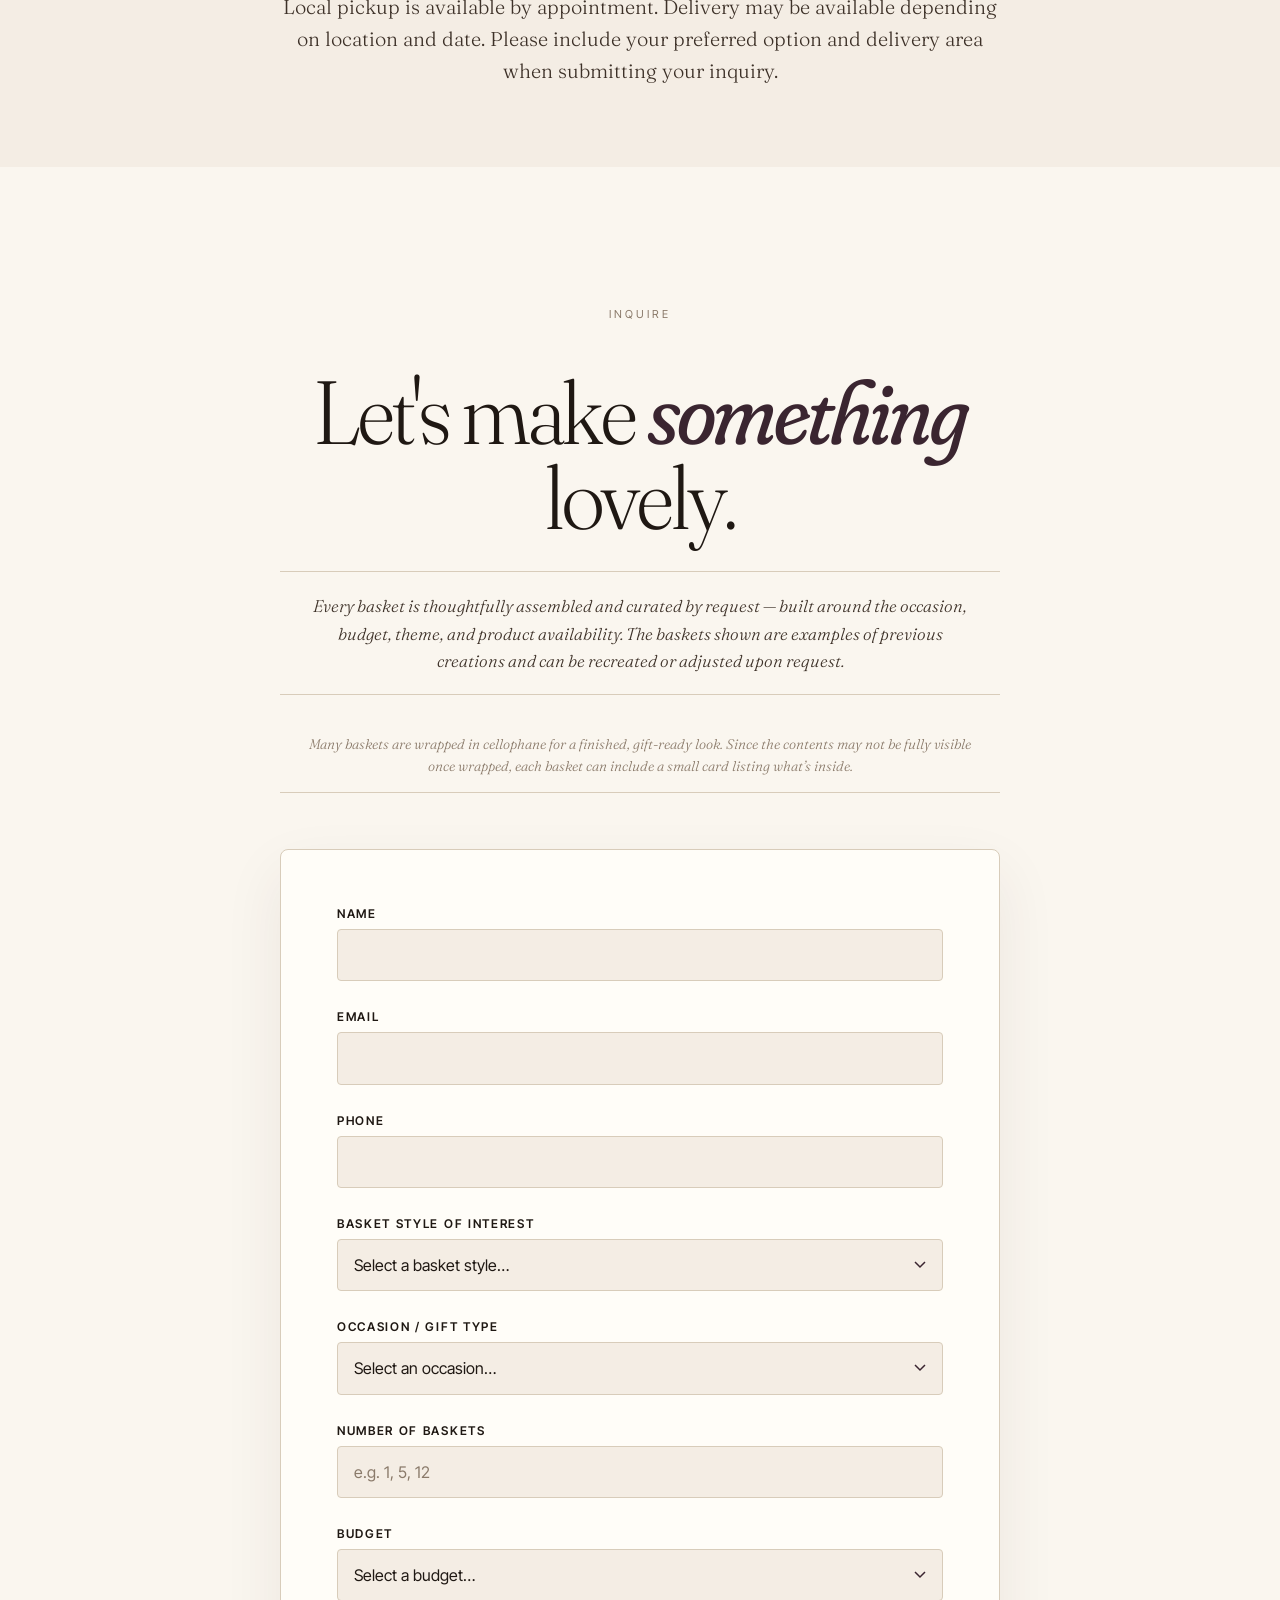
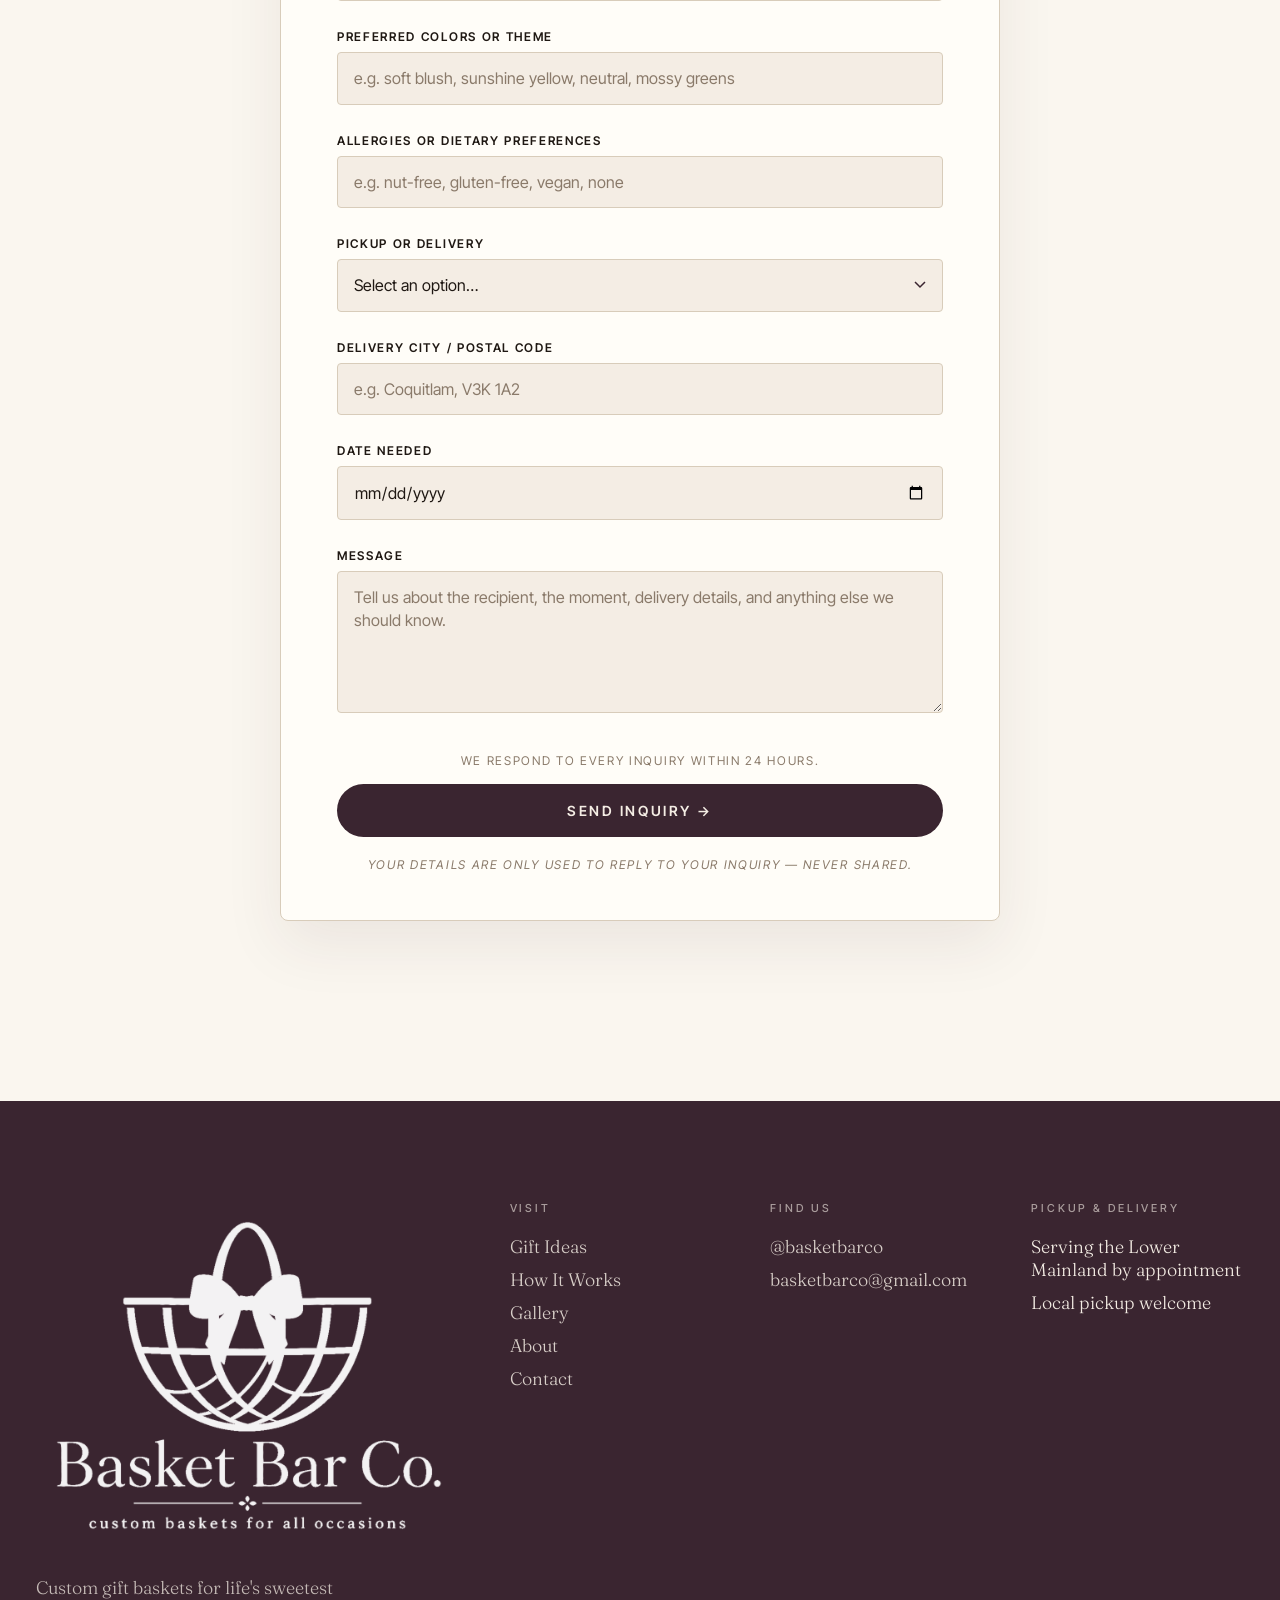
==== commit 9478ddc9: "Add Bereavement Basket: featured card + 3 gallery tiles (forget-me-not detail, charm macro, editoria" ====
--- a/index.html
+++ b/index.html
@@ -176,6 +176,17 @@
       <small class="example-note">Example shown &mdash; contents may vary by season.</small>
       <span class="card-cta">Request This Style &rarr;</span>
     </a>
+
+    <a class="basket card" href="#contact" data-style="Bereavement Basket">
+      <div class="frame"><img src="images/bereavement-basket.png" alt="Bereavement Basket &mdash; a thoughtful keepsake basket with candle, journal, tea, and inspirational card" loading="lazy"/></div>
+      <div class="meta">
+        <h3>Bereavement Basket</h3>
+        <span class="price">Custom pricing</span>
+      </div>
+      <p class="desc">A thoughtful basket with a keepsake keychain, NOTES journal, camomile tea, scented candle, photo frame, aromatic oil, scented bath salts, sweets, and an inspirational &ldquo;Forget me not&rdquo; card. Available in brown or white with green or white candle.</p>
+      <small class="example-note">Example shown &mdash; contents may vary by availability.</small>
+      <span class="card-cta">Request This Style &rarr;</span>
+    </a>
   </div>
 
   <p class="featured-callout">Many baskets are wrapped in cellophane for a finished, gift-ready look. Since the contents may not be fully visible once wrapped, each basket can include a small card listing what&rsquo;s inside.</p>
@@ -281,6 +292,9 @@
     <p class="lede">A look at previous creations and basket styles &mdash; each one can be recreated, adjusted, or customized based on availability.<br/><a href="https://instagram.com/basketbarco">@basketbarco &rarr;</a></p>
   </div>
   <div class="gallery-grid">
+    <a class="g-tile" href="#contact"><img src="images/gallery-bereavement-card.png" alt="&lsquo;Forget me not&rsquo; inspirational card resting on NOTES journal" loading="lazy"/></a>
+    <a class="g-tile" href="#contact"><img src="images/gallery-bereavement-charm.png" alt="Keepsake charm &mdash; &lsquo;Those we don&rsquo;t get back, they walk with us everyday&rsquo;" loading="lazy"/></a>
+    <a class="g-tile wide" href="#contact"><img src="images/gallery-bereavement-flatlay.png" alt="Editorial flat-lay of bereavement basket items &mdash; candle, journal, tea, daisies" loading="lazy"/></a>
     <a class="g-tile" href="#contact"><img src="images/un-wine-wrapped.png" alt="The Un-Wine wrapped in cellophane with a red bow" loading="lazy"/></a>
     <a class="g-tile" href="#contact"><img src="images/holiday-seasonal-basket.png" alt="Holiday wine and snack basket" loading="lazy"/></a>
     <a class="g-tile" href="#contact"><img src="images/gallery-spa-lilies.png" alt="Sunshine spa basket with orange lilies" loading="lazy"/></a>
@@ -339,6 +353,7 @@
         <option>The Double Un-Wine</option>
         <option>The Beer Essentials</option>
         <option>Holiday / Seasonal Basket</option>
+        <option>Bereavement Basket</option>
         <option>Custom Request</option>
       </select>
     </div>
--- a/styles.css
+++ b/styles.css
@@ -634,11 +634,18 @@
   transition: transform 1.2s cubic-bezier(.2,.8,.2,1), filter .8s;
 }
 .gallery-grid .g-tile:hover img { transform: scale(1.04); filter: brightness(.92); }
+/* Wide tile: spans 2 columns, landscape aspect, used for editorial flat-lay shots */
+.gallery-grid .g-tile.wide {
+  grid-column: span 2;
+  aspect-ratio: 4 / 3;
+}
 @media (max-width: 1100px) {
   .gallery-grid { grid-template-columns: repeat(2, 1fr); gap: 14px; }
+  .gallery-grid .g-tile.wide { grid-column: span 2; aspect-ratio: 4 / 3; }
 }
 @media (max-width: 600px) {
   .gallery-grid { grid-template-columns: 1fr; gap: 12px; }
+  .gallery-grid .g-tile.wide { grid-column: span 1; aspect-ratio: 4 / 3; }
 }
 
 /* PICKUP & DELIVERY */
@@ -991,6 +998,9 @@
 }
 .gallery.six .basket.card .frame { aspect-ratio: 4/5; }
 .gallery.six .basket.card { display: flex; flex-direction: column; }
+@media (max-width: 600px) {
+  .gallery.six { grid-template-columns: 1fr; }
+}
 
 /* Visible per-card CTA (always shown; complements hover overlay on desktop) */
 .basket .card-cta {
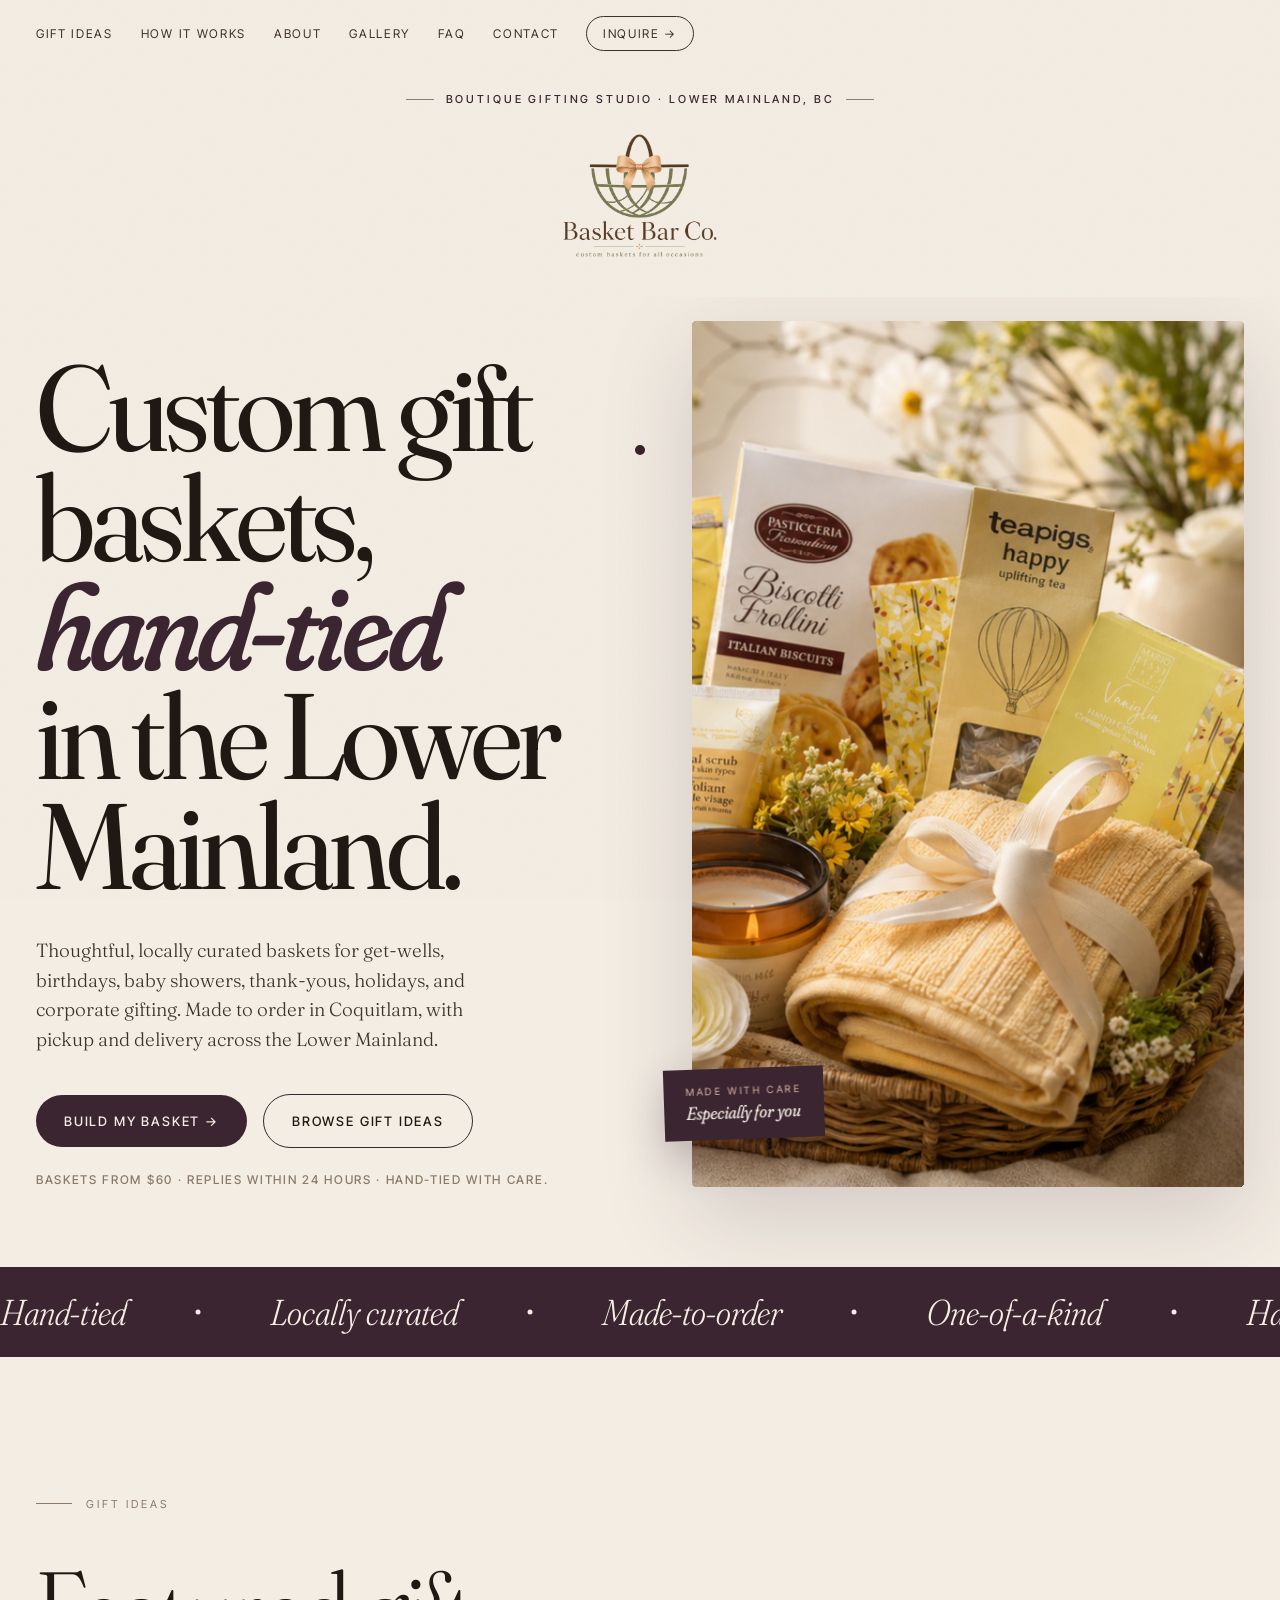
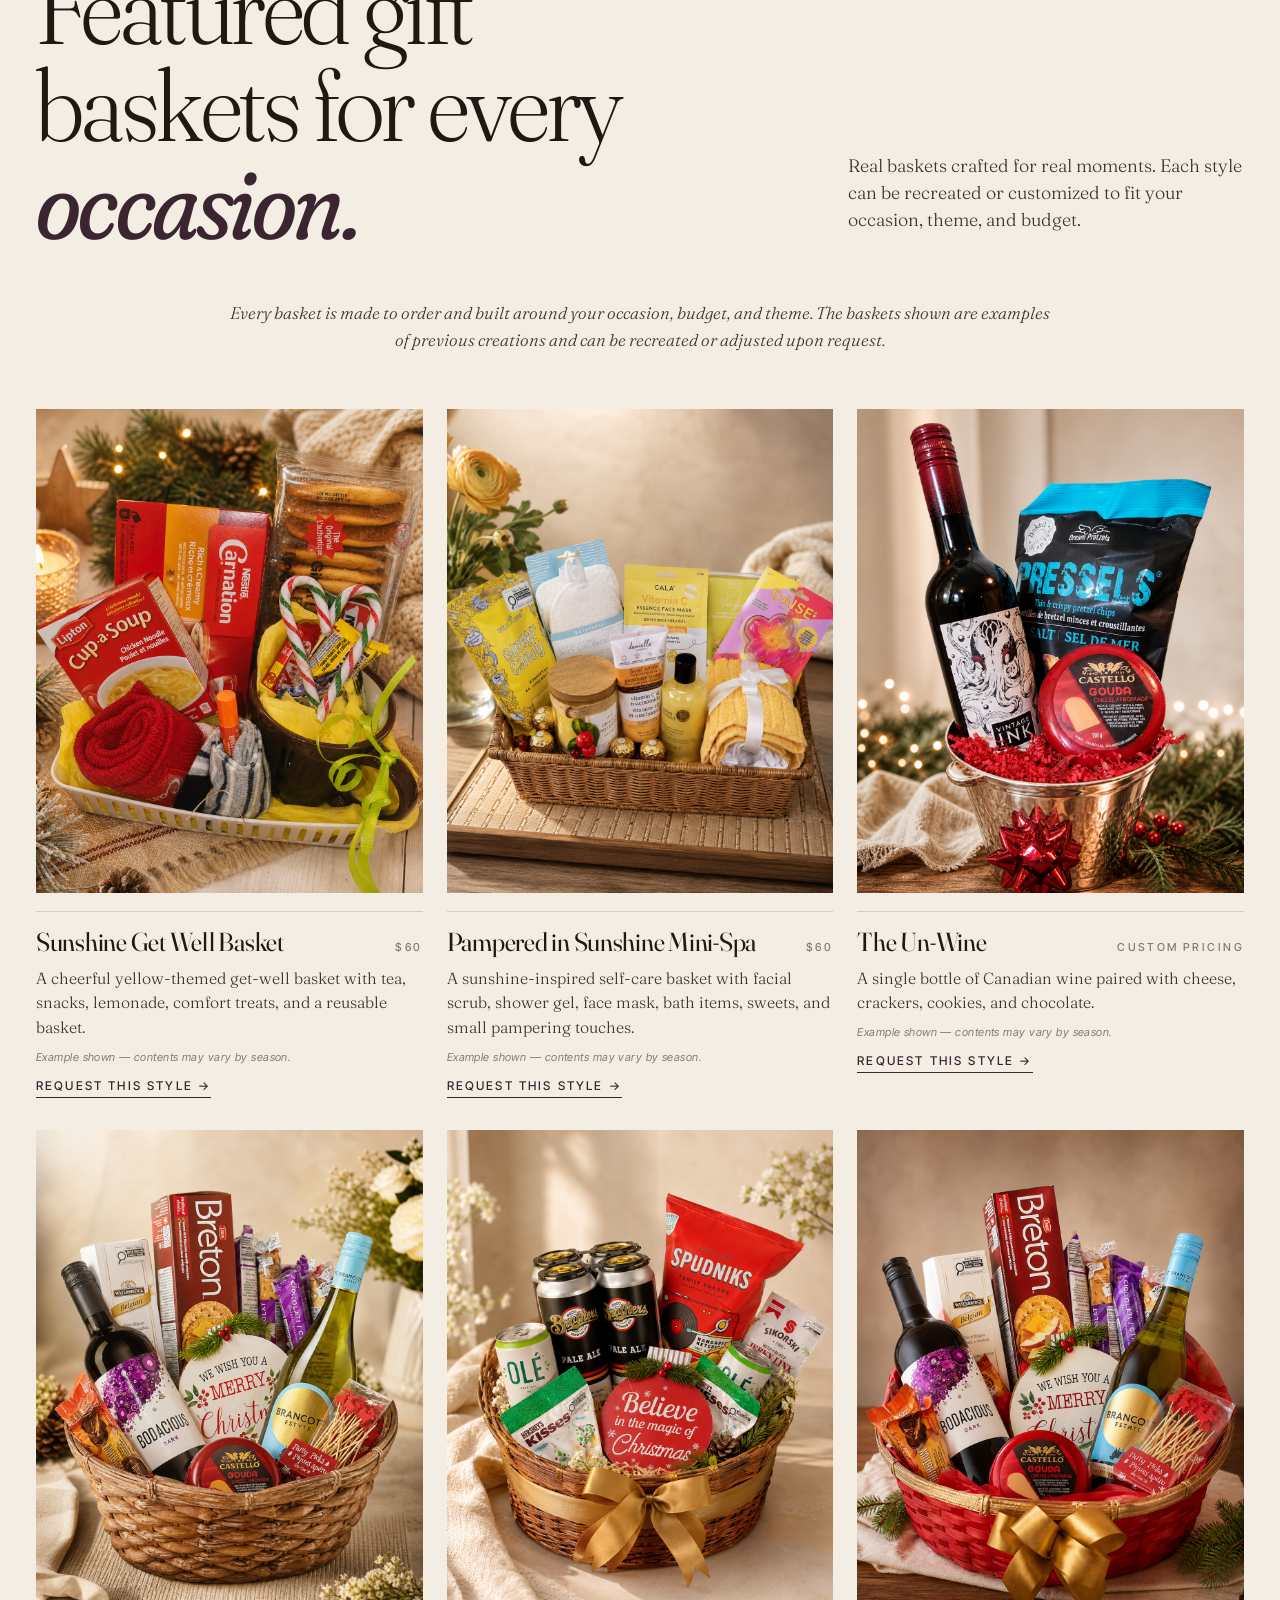
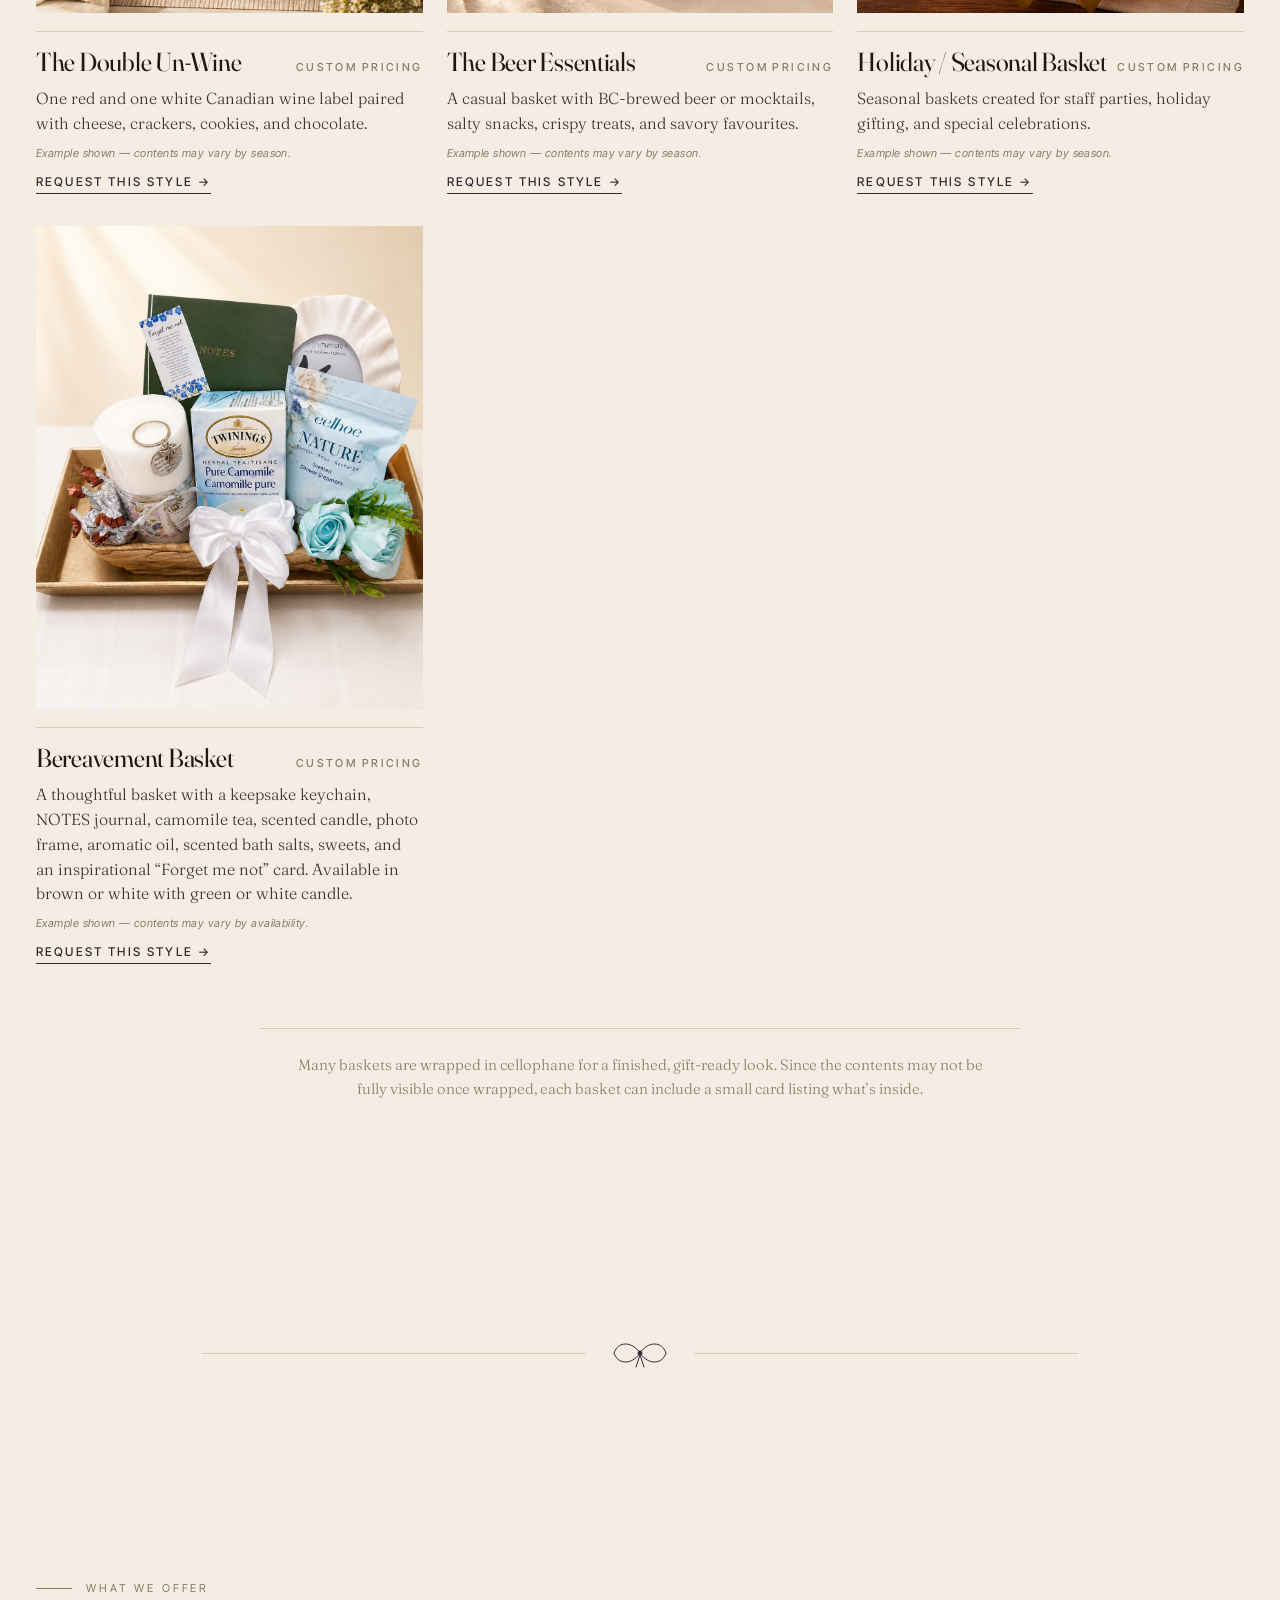
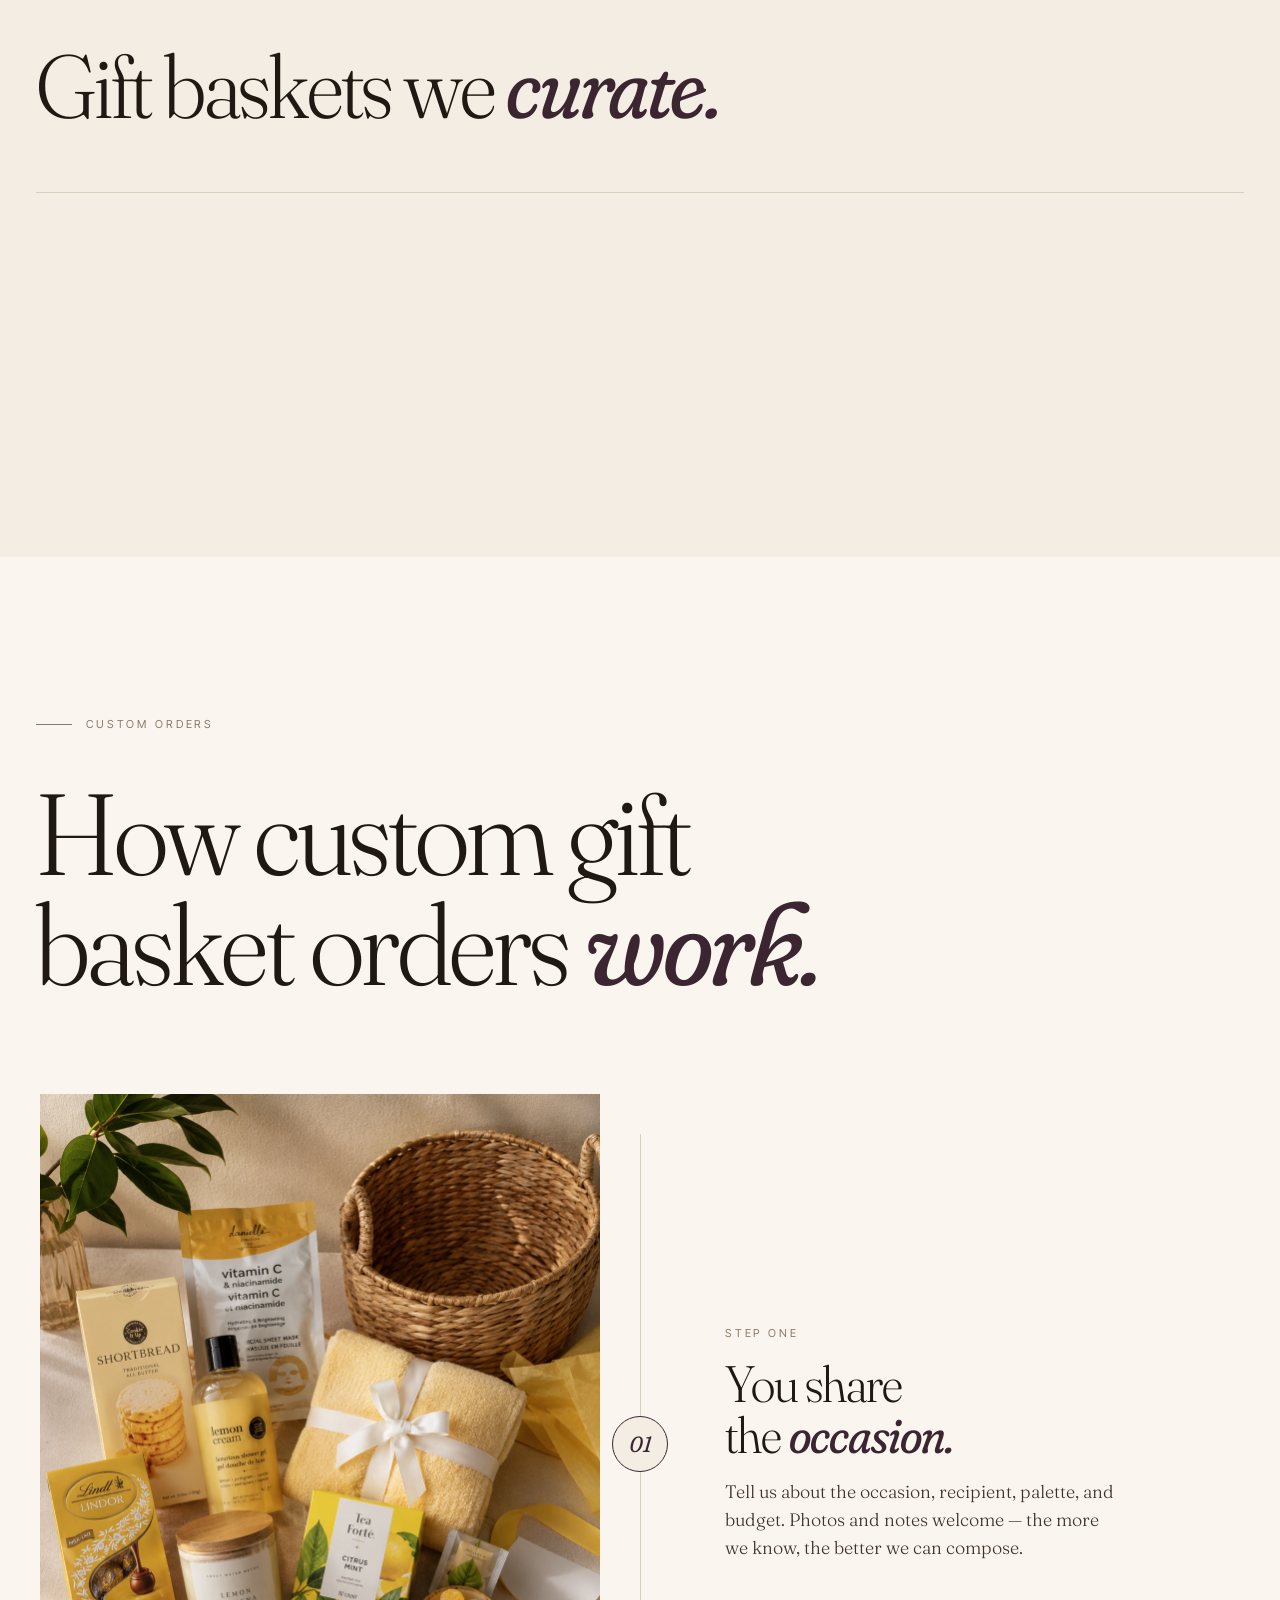
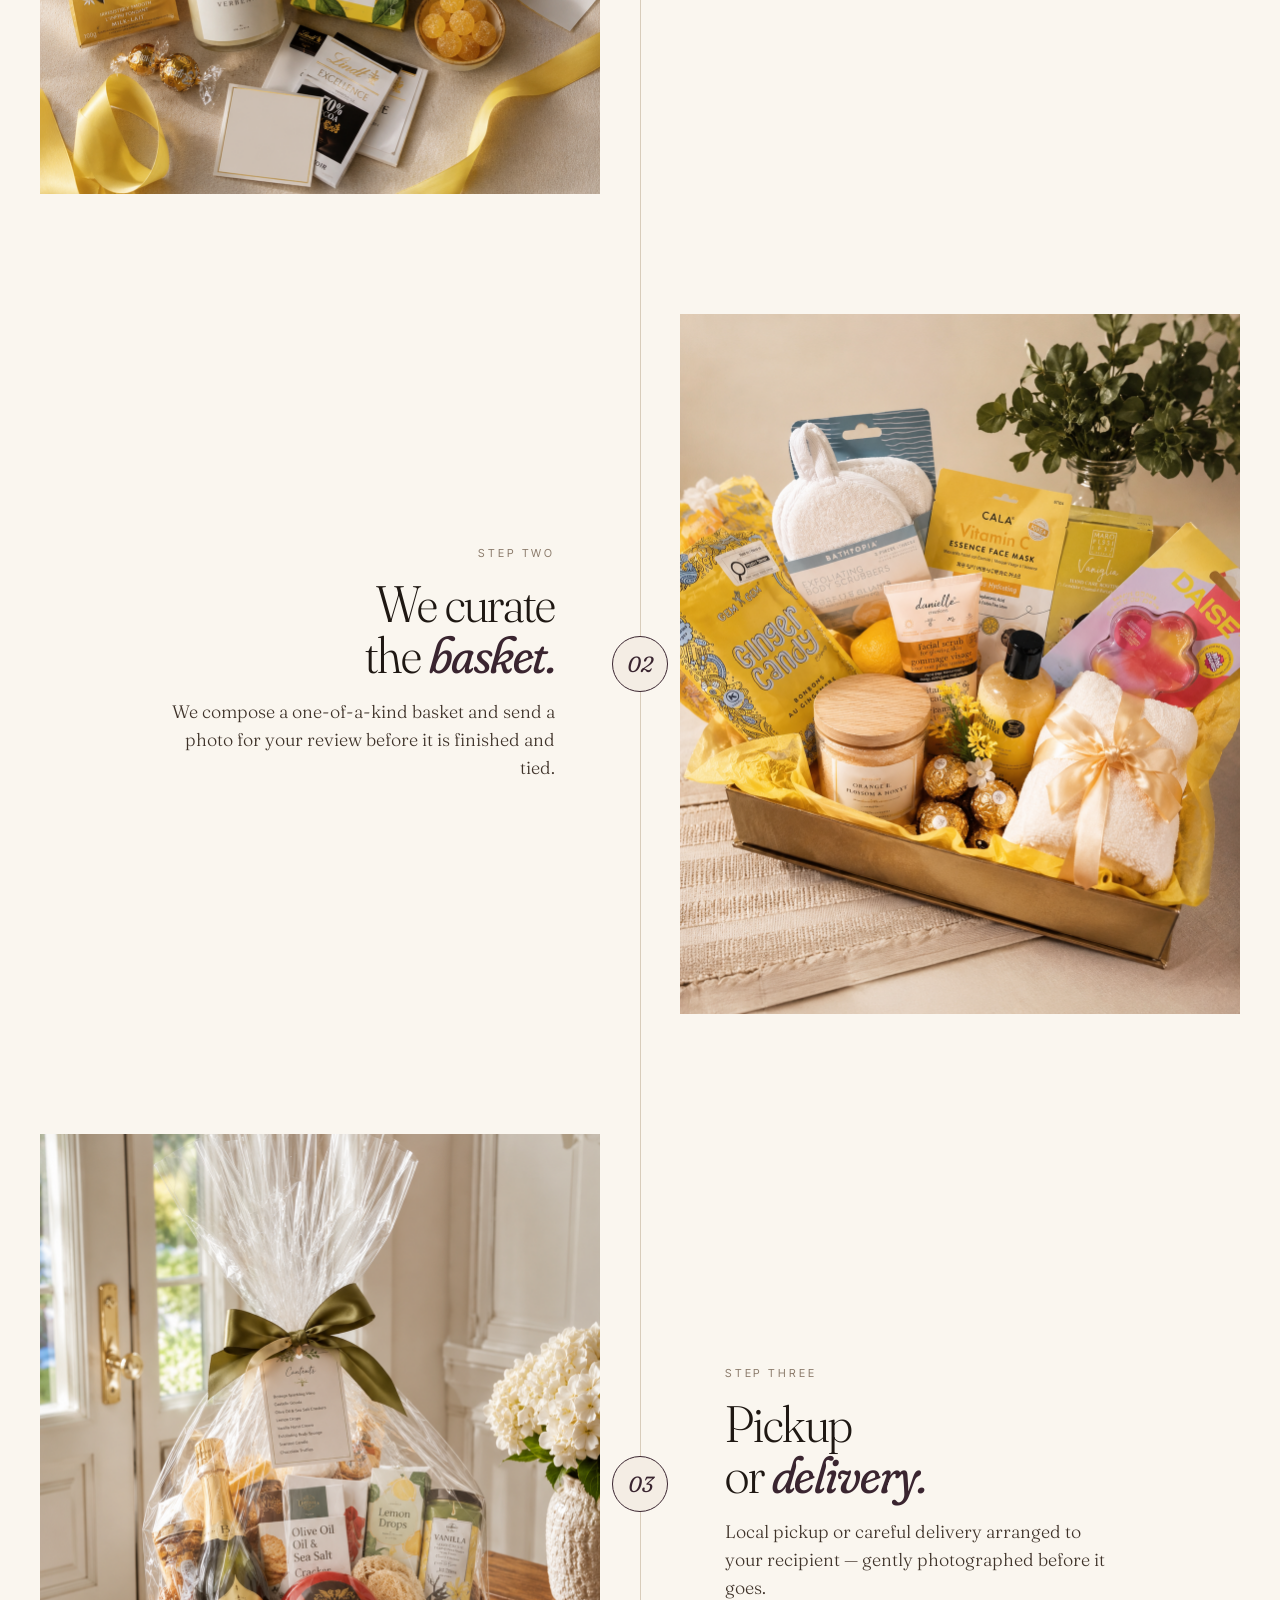
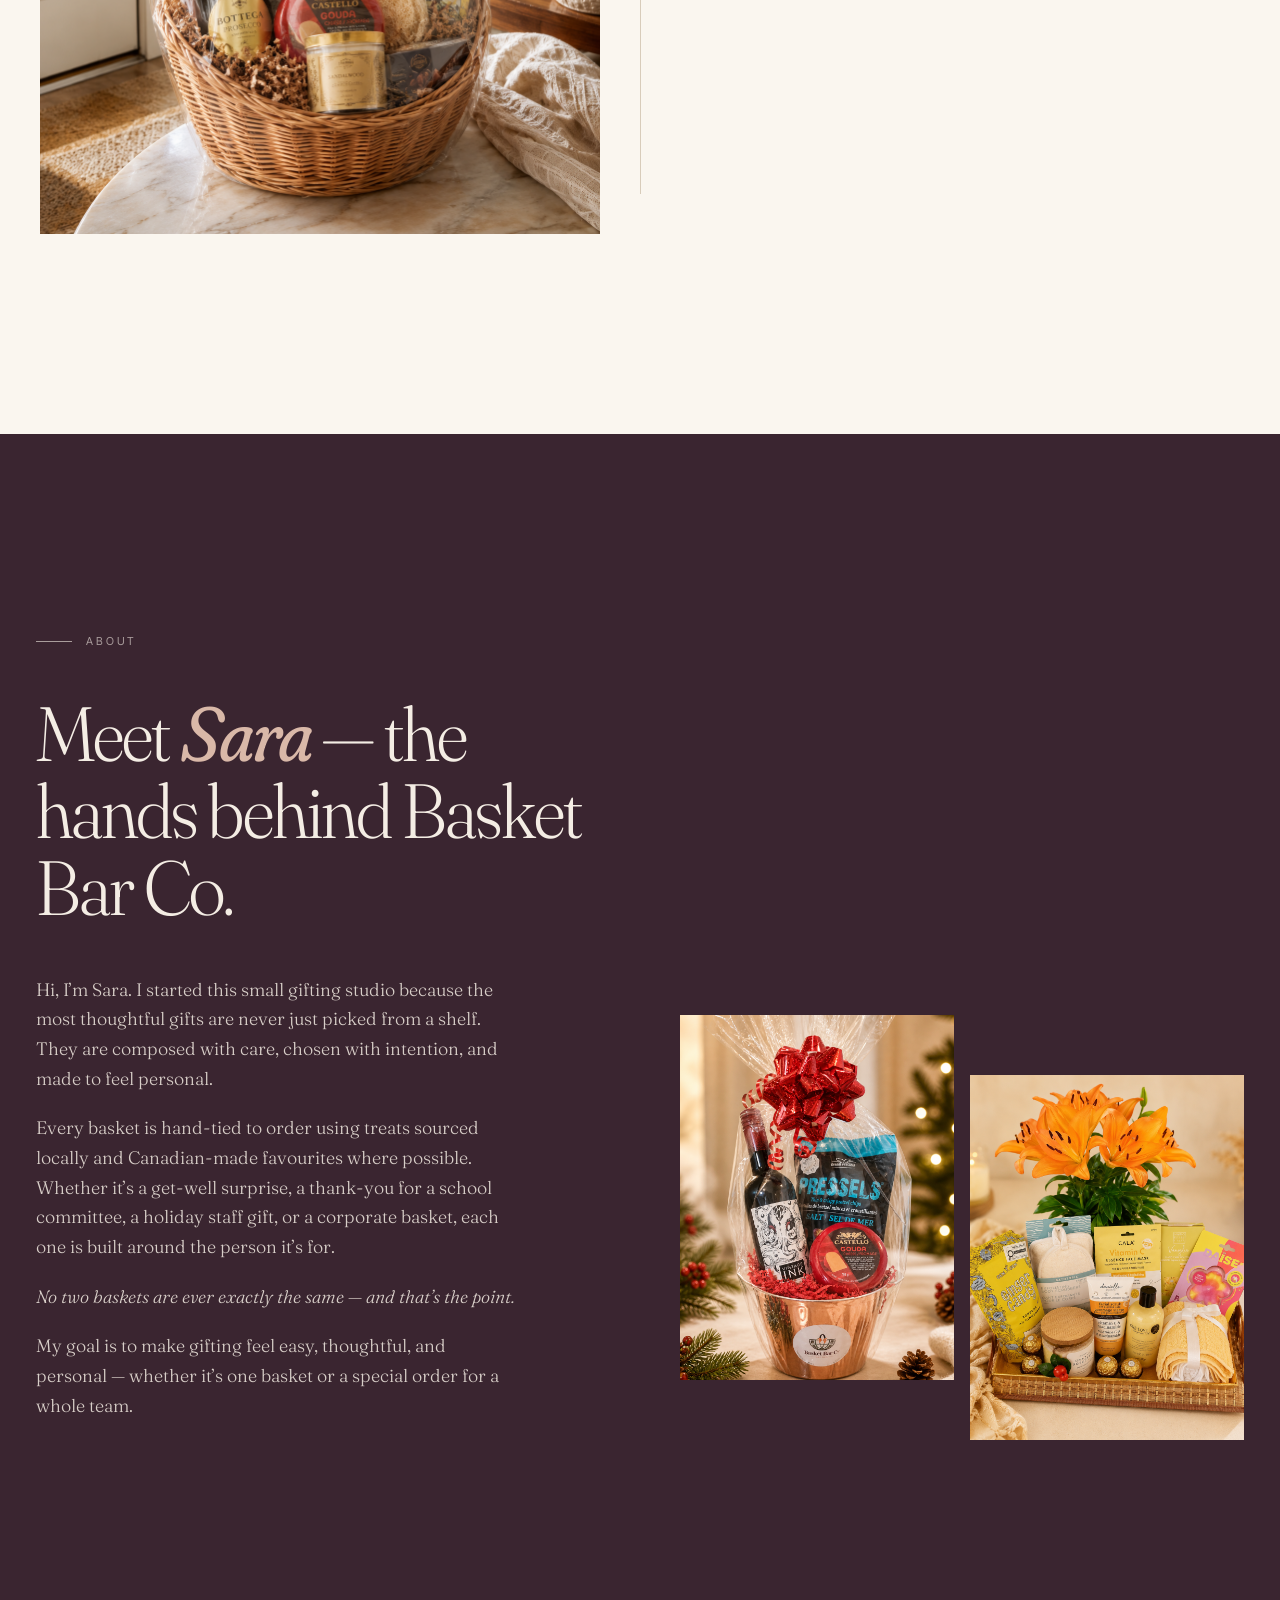
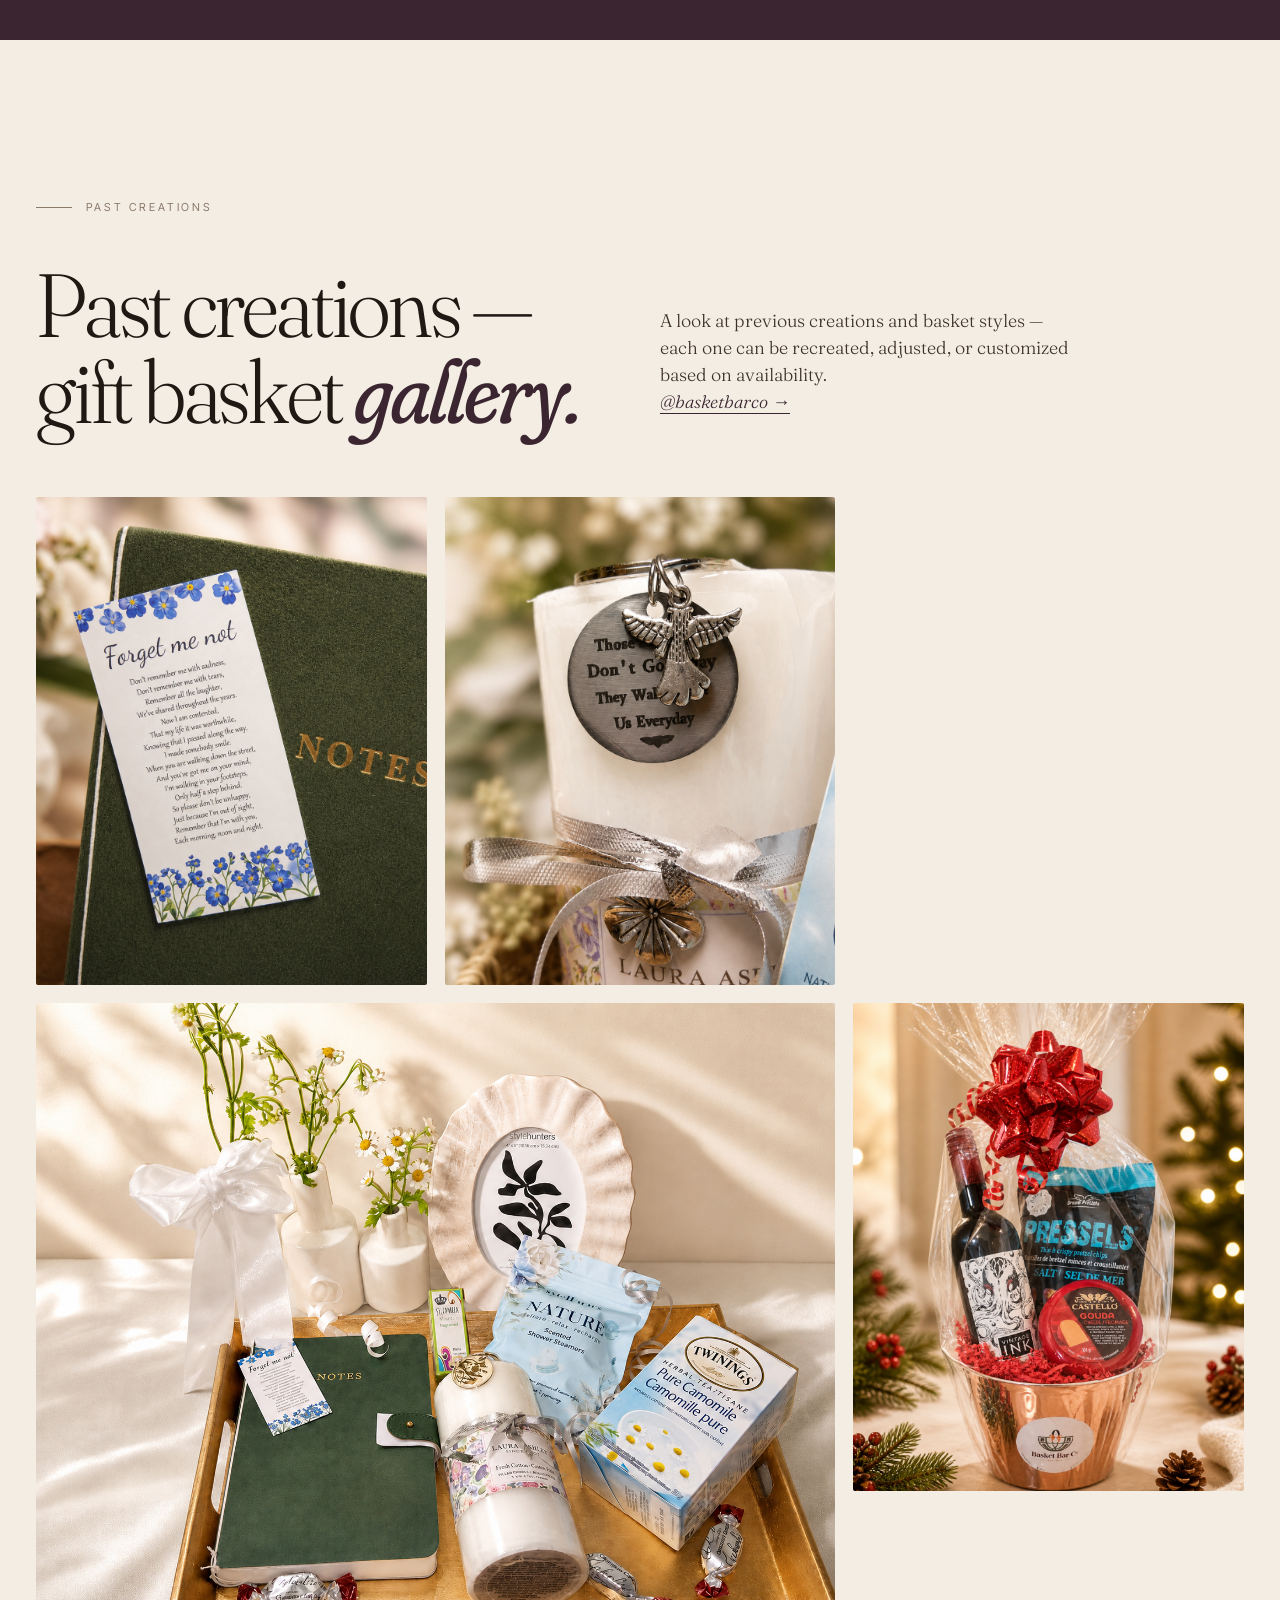
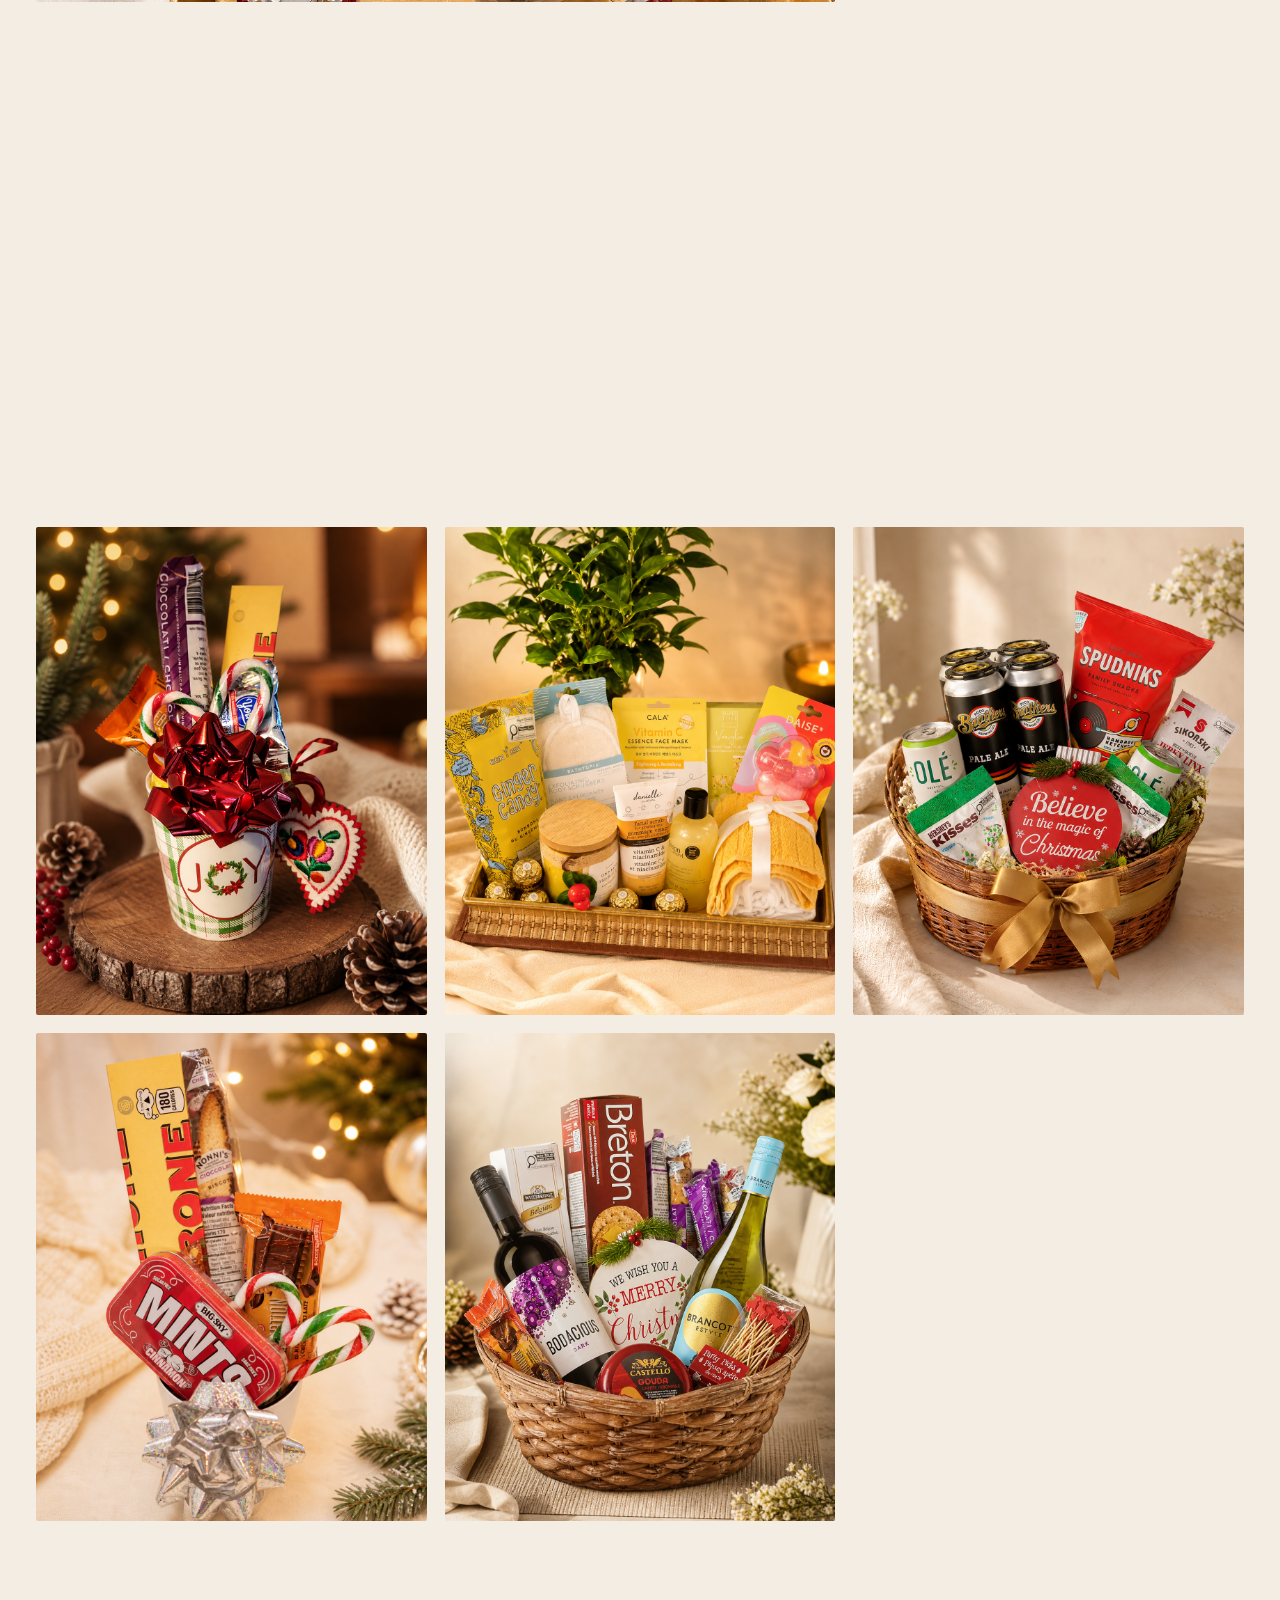
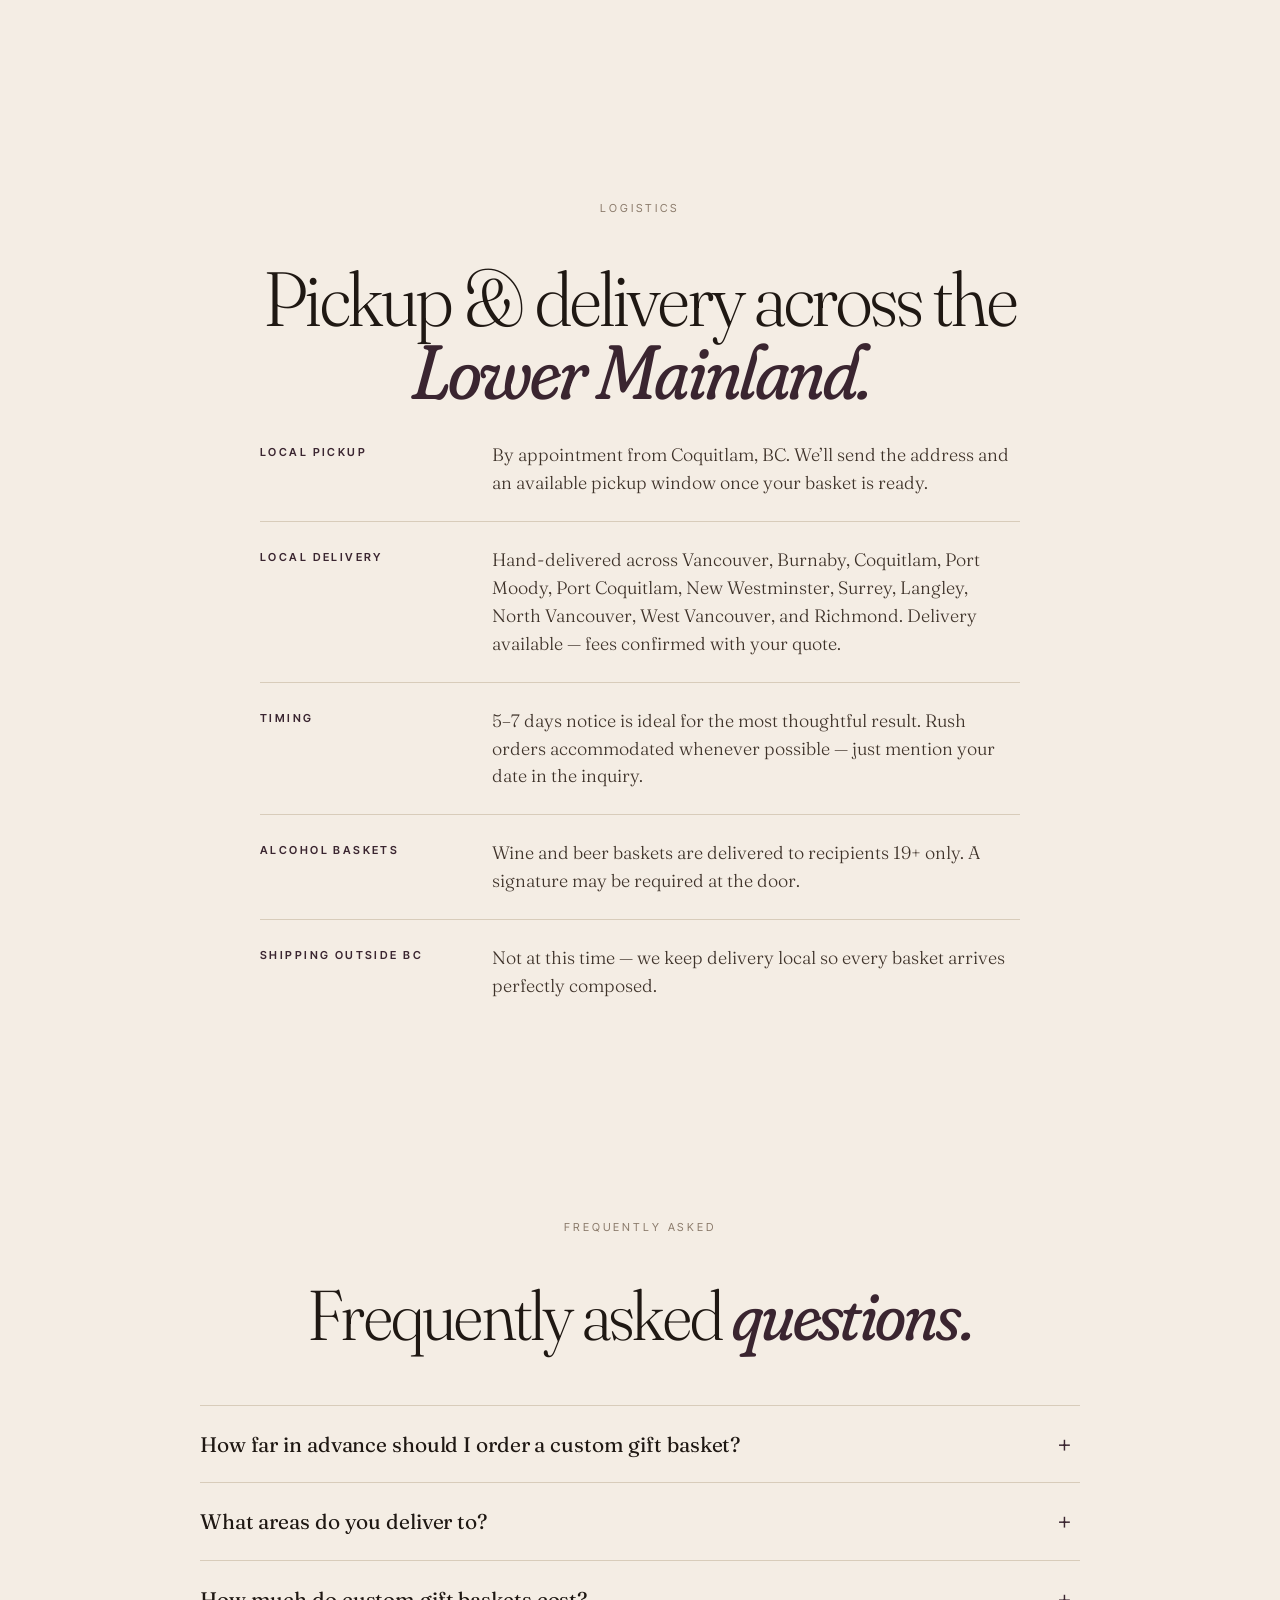
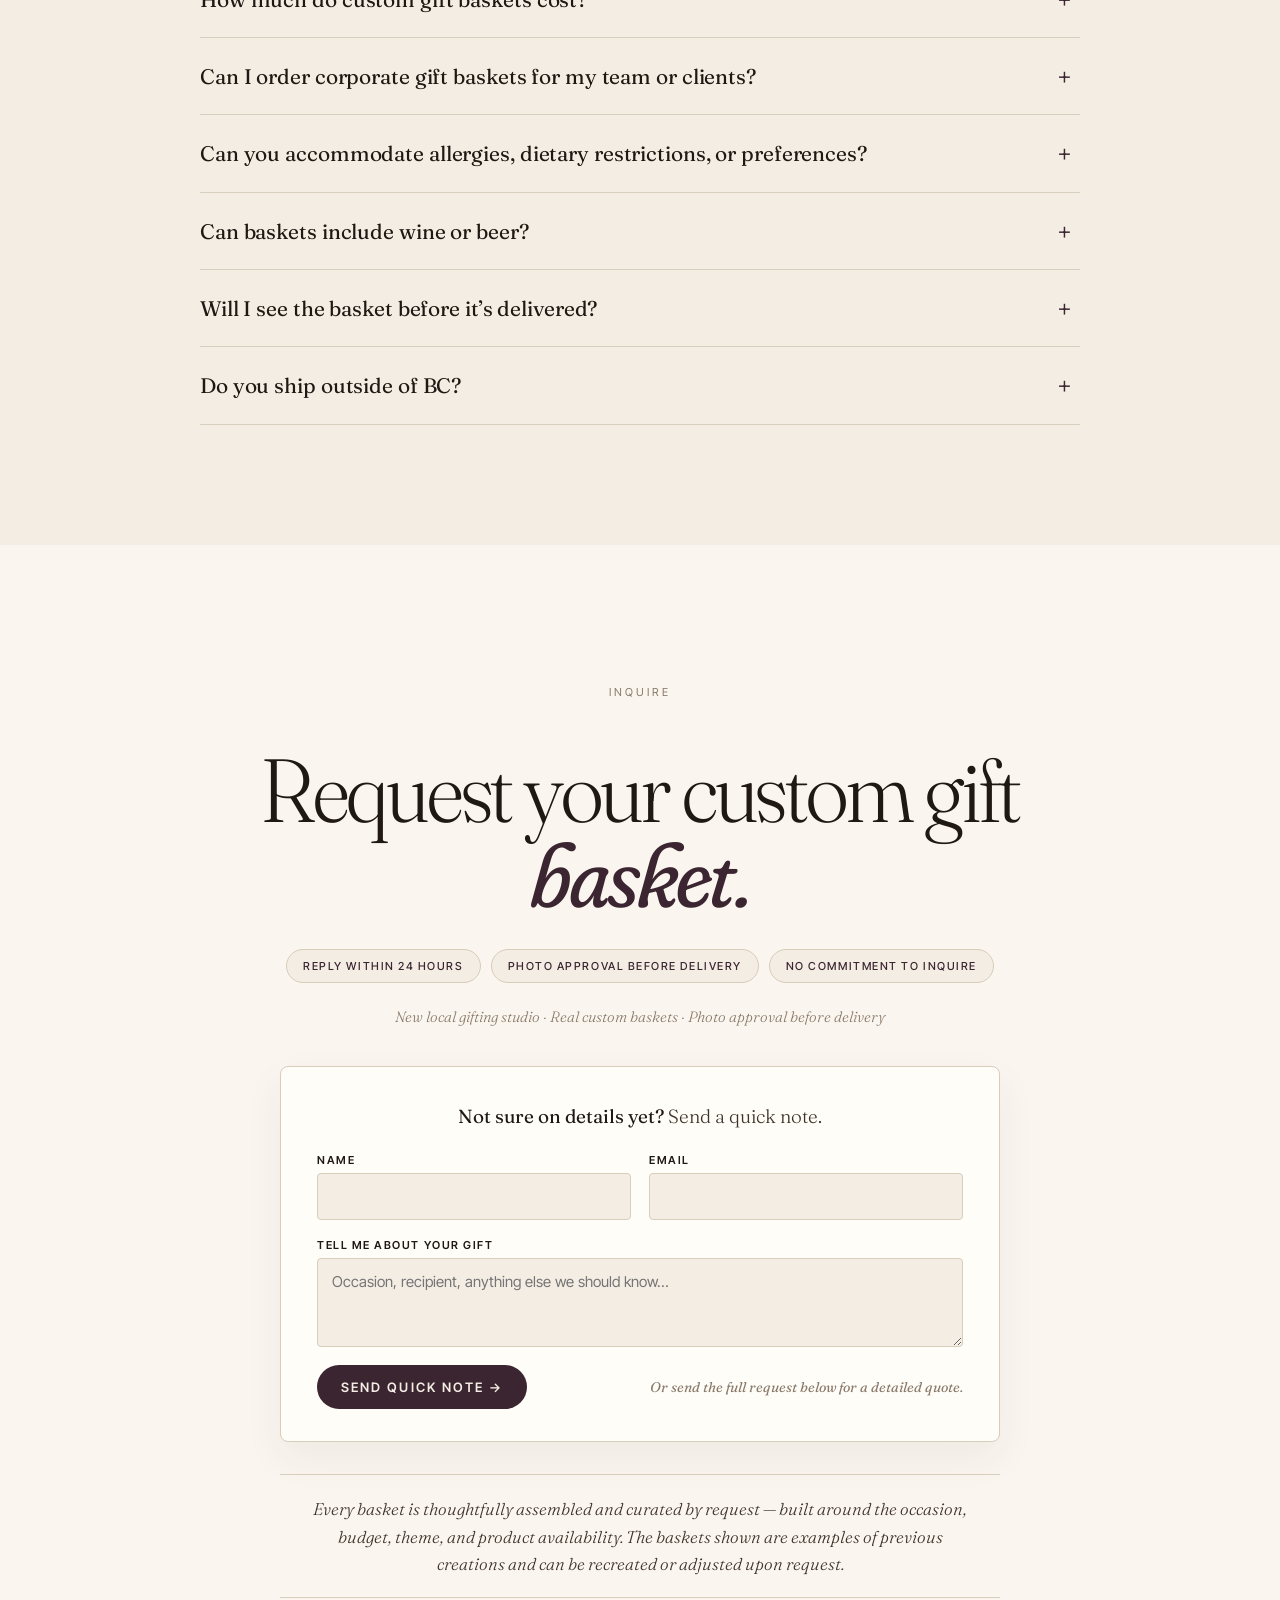
==== commit d0c9b887: "Phase 1 implementation: SEO essentials, FAQ, Quick Inquiry, Pickup expansion, sticky CTA, privacy pa" ====
--- a/index.html
+++ b/index.html
@@ -3,8 +3,27 @@
 <head>
 <meta charset="utf-8" />
 <meta name="viewport" content="width=device-width, initial-scale=1" />
-<title>The Basket Bar Co. — Custom Gift Baskets for All Occasions</title>
-<meta name="description" content="Custom gift baskets curated with quiet intention. Hand-tied for birthdays, babies, thank-yous, and every moment that matters." />
+<title>Custom Gift Baskets · Lower Mainland, BC | Basket Bar Co.</title>
+<meta name="description" content="Hand-tied custom gift baskets across Vancouver, Burnaby, Coquitlam &amp; the Lower Mainland. Get well, birthday, baby, corporate. Reply in 24 hrs." />
+<link rel="canonical" href="https://carapesbiz-ship-it.github.io/basket-bar-co/" />
+
+<!-- Open Graph -->
+<meta property="og:type" content="website" />
+<meta property="og:url" content="https://carapesbiz-ship-it.github.io/basket-bar-co/" />
+<meta property="og:title" content="Custom Gift Baskets · Lower Mainland, BC | Basket Bar Co." />
+<meta property="og:description" content="Hand-tied custom gift baskets across the Lower Mainland. Get well, birthday, baby, corporate. Reply in 24 hours." />
+<meta property="og:image" content="https://carapesbiz-ship-it.github.io/basket-bar-co/images/hero-sunshine.png" />
+<meta property="og:image:width" content="1672" />
+<meta property="og:image:height" content="941" />
+<meta property="og:site_name" content="The Basket Bar Co." />
+<meta property="og:locale" content="en_CA" />
+
+<!-- Twitter Card -->
+<meta name="twitter:card" content="summary_large_image" />
+<meta name="twitter:title" content="Custom Gift Baskets · Lower Mainland, BC | Basket Bar Co." />
+<meta name="twitter:description" content="Hand-tied custom gift baskets across the Lower Mainland. Reply within 24 hours." />
+<meta name="twitter:image" content="https://carapesbiz-ship-it.github.io/basket-bar-co/images/hero-sunshine.png" />
+
 <link rel="preconnect" href="https://fonts.googleapis.com" />
 <link rel="preconnect" href="https://fonts.gstatic.com" crossorigin />
 <link href="https://fonts.googleapis.com/css2?family=Fraunces:ital,opsz,wght@0,9..144,300..800;1,9..144,300..800&family=Inter+Tight:wght@300;400;500;600&display=swap" rel="stylesheet" />
@@ -20,6 +39,7 @@
     <a href="#custom">How It Works</a>
     <a href="#about">About</a>
     <a href="#gallery">Gallery</a>
+    <a href="#faq">FAQ</a>
     <a href="#contact">Contact</a>
   </div>
   <a href="#" class="mark" aria-label="Basket Bar Co. — home">
@@ -40,6 +60,7 @@
     <a href="#custom" class="mm-link">How It Works</a>
     <a href="#about" class="mm-link">About</a>
     <a href="#gallery" class="mm-link">Gallery</a>
+    <a href="#faq" class="mm-link">FAQ</a>
     <a href="#contact" class="mm-link">Contact</a>
     <a href="#contact" class="mm-link mm-cta">Inquire &rarr;</a>
   </div>
@@ -61,17 +82,13 @@
       <span><span class="dot"></span>&nbsp;&nbsp;Boutique Gifting Studio &middot; Lower Mainland, BC</span>
     </div>
     <div>
-      <h1>Thoughtful gifts<br/>that <em>linger,</em><br/>long after.</h1>
-      <p class="lede">Custom-made gift baskets &mdash; composed to order for get-wells, self-care, celebrations, holidays, and the moments that don&rsquo;t need a category. Locally curated, Canadian where possible, and hand-tied with care.</p>
+      <h1>Custom gift baskets,<br/><em>hand-tied</em><br/>in the Lower Mainland.</h1>
+      <p class="lede">Thoughtful, locally curated baskets for get-wells, birthdays, baby showers, thank-yous, holidays, and corporate gifting. Made to order in Coquitlam, with pickup and delivery across the Lower Mainland.</p>
       <div class="ctas">
-        <a class="cta primary" href="#shop">View Gift Ideas &rarr;</a>
-        <a class="cta ghost" href="#contact">Request a Custom Basket</a>
-      </div>
-    </div>
-    <div class="badges">
-      <span>Hand-tied</span>
-      <span>Locally curated</span>
-      <span>Made-to-order</span>
+        <a class="cta primary" href="#contact">Build My Basket &rarr;</a>
+        <a class="cta ghost" href="#shop">Browse Gift Ideas</a>
+      </div>
+      <p class="hero-micro">Baskets from $60 &middot; Replies within 24 hours &middot; Hand-tied with care.</p>
     </div>
   </div>
   <div class="img-col">
@@ -103,7 +120,7 @@
   <div class="head">
     <div>
       <div class="section-label">Gift Ideas</div>
-      <h2 class="display">Featured <em>baskets.</em></h2>
+      <h2 class="display">Featured gift baskets for every <em>occasion.</em></h2>
     </div>
     <p class="lede">Real baskets crafted for real moments. Each style can be recreated or customized to fit your occasion, theme, and budget.</p>
   </div>
@@ -207,7 +224,7 @@
 <!-- OCCASIONS / WHAT WE OFFER -->
 <section class="occasions">
   <div class="section-label">What we offer</div>
-  <h2 class="display">A basket for <em>every</em> occasion.</h2>
+  <h2 class="display">Gift baskets we <em>curate.</em></h2>
   <div class="occasion-grid">
     <a class="occasion" href="#contact"><span><span class="num">01</span>Birthday</span><span class="arrow">&rarr;</span></a>
     <a class="occasion" href="#contact"><span><span class="num">02</span>Baby Shower</span><span class="arrow">&rarr;</span></a>
@@ -222,7 +239,7 @@
 <section class="how" id="custom">
   <div class="head">
     <div class="section-label">Custom Orders</div>
-    <h2 class="display">How it <em>works.</em></h2>
+    <h2 class="display">How custom gift basket orders <em>work.</em></h2>
   </div>
 
   <div class="timeline">
@@ -269,8 +286,8 @@
   <div class="grid">
     <div>
       <div class="section-label">About</div>
-      <h2 class="display">Hi, I&rsquo;m <em>Sara</em> &mdash; the hands behind The Basket Bar Co.</h2>
-      <p>I started this small gifting studio because the most thoughtful gifts are never just picked from a shelf. They are composed with care, chosen with intention, and made to feel personal.</p>
+      <h2 class="display">Meet <em>Sara</em> &mdash; the hands behind Basket Bar Co.</h2>
+      <p>Hi, I&rsquo;m Sara. I started this small gifting studio because the most thoughtful gifts are never just picked from a shelf. They are composed with care, chosen with intention, and made to feel personal.</p>
       <p>Every basket is hand-tied to order using treats sourced locally and Canadian-made favourites where possible. Whether it&rsquo;s a get-well surprise, a thank-you for a school committee, a holiday staff gift, or a corporate basket, each one is built around the person it&rsquo;s for.</p>
       <p><em>No two baskets are ever exactly the same &mdash; and that&rsquo;s the point.</em></p>
       <p>My goal is to make gifting feel easy, thoughtful, and personal &mdash; whether it&rsquo;s one basket or a special order for a whole team.</p>
@@ -287,7 +304,7 @@
   <div class="head">
     <div>
       <div class="section-label">Past Creations</div>
-      <h2 class="display">Gift <em>gallery.</em></h2>
+      <h2 class="display">Past creations &mdash; gift basket <em>gallery.</em></h2>
     </div>
     <p class="lede">A look at previous creations and basket styles &mdash; each one can be recreated, adjusted, or customized based on availability.<br/><a href="https://instagram.com/basketbarco">@basketbarco &rarr;</a></p>
   </div>
@@ -311,8 +328,71 @@
 <section class="pickup-delivery">
   <div class="pd-inner">
     <div class="section-label">Logistics</div>
-    <h2 class="display">Pickup &amp; <em>Delivery.</em></h2>
-    <p class="pd-text">Local pickup is available by appointment. Delivery may be available depending on location and date. Please include your preferred option and delivery area when submitting your inquiry.</p>
+    <h2 class="display">Pickup &amp; delivery across the <em>Lower Mainland.</em></h2>
+    <dl class="pd-list">
+      <div class="pd-item">
+        <dt>Local pickup</dt>
+        <dd>By appointment from Coquitlam, BC. We&rsquo;ll send the address and an available pickup window once your basket is ready.</dd>
+      </div>
+      <div class="pd-item">
+        <dt>Local delivery</dt>
+        <dd>Hand-delivered across Vancouver, Burnaby, Coquitlam, Port Moody, Port Coquitlam, New Westminster, Surrey, Langley, North Vancouver, West Vancouver, and Richmond. Delivery available &mdash; fees confirmed with your quote.</dd>
+      </div>
+      <div class="pd-item">
+        <dt>Timing</dt>
+        <dd>5&ndash;7 days notice is ideal for the most thoughtful result. Rush orders accommodated whenever possible &mdash; just mention your date in the inquiry.</dd>
+      </div>
+      <div class="pd-item">
+        <dt>Alcohol baskets</dt>
+        <dd>Wine and beer baskets are delivered to recipients 19+ only. A signature may be required at the door.</dd>
+      </div>
+      <div class="pd-item">
+        <dt>Shipping outside BC</dt>
+        <dd>Not at this time &mdash; we keep delivery local so every basket arrives perfectly composed.</dd>
+      </div>
+    </dl>
+  </div>
+</section>
+
+<!-- FAQ -->
+<section class="faq" id="faq">
+  <div class="faq-head">
+    <div class="section-label">Frequently asked</div>
+    <h2 class="display">Frequently asked <em>questions.</em></h2>
+  </div>
+  <div class="faq-list">
+    <details class="faq-item">
+      <summary>How far in advance should I order a custom gift basket?</summary>
+      <p>We recommend 5&ndash;7 days notice for the most thoughtful result. We always do our best to accommodate rush orders for get-well, sympathy, and last-minute corporate gifts in the Lower Mainland &mdash; just mention your date in the inquiry and we&rsquo;ll confirm right away.</p>
+    </details>
+    <details class="faq-item">
+      <summary>What areas do you deliver to?</summary>
+      <p>We hand-deliver across the Lower Mainland, including Vancouver, Burnaby, Coquitlam, Port Moody, Port Coquitlam, New Westminster, Surrey, Langley, North Vancouver, West Vancouver, and Richmond. Local pickup from Coquitlam is also available by appointment.</p>
+    </details>
+    <details class="faq-item">
+      <summary>How much do custom gift baskets cost?</summary>
+      <p>Most baskets fall between $75 and $200, with options under $75 for smaller gestures and $200+ for corporate or volume orders. We build to your budget &mdash; share what you&rsquo;d like to spend and we&rsquo;ll compose the most thoughtful basket within it.</p>
+    </details>
+    <details class="faq-item">
+      <summary>Can I order corporate gift baskets for my team or clients?</summary>
+      <p>Yes. Corporate gifting is one of our most-requested services &mdash; from a handful of thank-you baskets to fifty matching holiday gifts for staff and clients. We offer volume pricing, coordinated themes, branded ribbon or tags, and consolidated delivery across the Lower Mainland.</p>
+    </details>
+    <details class="faq-item">
+      <summary>Can you accommodate allergies, dietary restrictions, or preferences?</summary>
+      <p>Yes. Many of our baskets include food, but every basket is custom &mdash; so vegan, gluten-free, dairy-free, halal, kosher-style, alcohol-free, and other preferences are easy to accommodate. Just note them in your inquiry.</p>
+    </details>
+    <details class="faq-item">
+      <summary>Can baskets include wine or beer?</summary>
+      <p>Yes &mdash; wine and beer baskets are some of our most popular. We feature Canadian wines and BC-brewed beer wherever possible. Alcohol baskets are delivered to recipients 19+ only, and a signature may be required at the door.</p>
+    </details>
+    <details class="faq-item">
+      <summary>Will I see the basket before it&rsquo;s delivered?</summary>
+      <p>Yes. Once your basket is composed, we send a photo for your approval before it&rsquo;s wrapped and tied. If you&rsquo;d like a small adjustment, we&rsquo;ll make it. We also gently photograph each finished basket before it goes out the door.</p>
+    </details>
+    <details class="faq-item">
+      <summary>Do you ship outside of BC?</summary>
+      <p>Not at this time. We keep delivery local so every basket arrives perfectly composed. If you&rsquo;re out-of-province and want to send a basket to someone in the Lower Mainland, we can arrange local delivery to their address.</p>
+    </details>
   </div>
 </section>
 
@@ -320,12 +400,47 @@
 <section class="inquire-section" id="contact">
   <div class="head">
     <div class="section-label">Inquire</div>
-    <h2 class="display">Let's make <em>something</em> lovely.</h2>
-  </div>
+    <h2 class="display">Request your custom gift <em>basket.</em></h2>
+  </div>
+
+  <ul class="trust-chips" aria-label="What to expect">
+    <li>Reply within 24 hours</li>
+    <li>Photo approval before delivery</li>
+    <li>No commitment to inquire</li>
+  </ul>
+
+  <p class="honest-proof">New local gifting studio &middot; Real custom baskets &middot; Photo approval before delivery</p>
+
+  <!-- QUICK INQUIRY (short form) -->
+  <form class="quick-form" id="quickForm" action="https://formspree.io/f/xojrwdpz" method="POST">
+    <p class="quick-form-intro"><strong>Not sure on details yet?</strong> Send a quick note.</p>
+    <input type="hidden" name="_subject" value="Quick Inquiry — Basket Bar Co." />
+    <input type="hidden" name="form_type" value="Quick Inquiry" />
+    <div class="quick-row">
+      <div class="field">
+        <label for="qf-name">Name</label>
+        <input id="qf-name" name="name" type="text" required autocomplete="name"/>
+      </div>
+      <div class="field">
+        <label for="qf-email">Email</label>
+        <input id="qf-email" name="email" type="email" required autocomplete="email"/>
+      </div>
+    </div>
+    <div class="field">
+      <label for="qf-note">Tell me about your gift</label>
+      <textarea id="qf-note" name="message" rows="3" placeholder="Occasion, recipient, anything else we should know&hellip;" required></textarea>
+    </div>
+    <div class="quick-actions">
+      <button type="submit">Send Quick Note &rarr;</button>
+      <span class="quick-or">Or send the full request below for a detailed quote.</span>
+    </div>
+  </form>
 
   <p class="custom-note">Every basket is thoughtfully assembled and curated by request &mdash; built around the occasion, budget, theme, and product availability. The baskets shown are examples of previous creations and can be recreated or adjusted upon request.</p>
 
   <p class="custom-note small-note">Many baskets are wrapped in cellophane for a finished, gift-ready look. Since the contents may not be fully visible once wrapped, each basket can include a small card listing what&rsquo;s inside.</p>
+
+  <h3 class="form-divider">Detailed Request</h3>
 
   <form class="inquire-form" id="inquireForm" action="https://formspree.io/f/xojrwdpz" method="POST">
     <div class="field">
@@ -438,15 +553,16 @@
   <div class="grid">
     <div>
       <img src="images/logo-transparent.png" alt="Basket Bar Co." class="footer-logo"/>
-      <p class="footer-tag">Custom gift baskets for life's sweetest moments. A small gifting studio &mdash; made by hand.</p>
+      <p class="footer-tag">Custom gift baskets for life&rsquo;s sweetest moments. A small gifting studio &mdash; hand-tied in the Lower Mainland.</p>
     </div>
     <div>
       <h4>Visit</h4>
       <ul>
-        <li><a href="#shop">Gift Ideas</a></li>
+        <li><a href="#shop">Baskets</a></li>
         <li><a href="#custom">How It Works</a></li>
         <li><a href="#gallery">Gallery</a></li>
         <li><a href="#about">About</a></li>
+        <li><a href="#faq">FAQ</a></li>
         <li><a href="#contact">Contact</a></li>
       </ul>
     </div>
@@ -460,17 +576,157 @@
     <div>
       <h4>Pickup &amp; delivery</h4>
       <ul>
-        <li>Serving the Lower Mainland by appointment</li>
-        <li>Local pickup welcome</li>
+        <li>Based in Coquitlam, BC</li>
+        <li>Serving the Lower Mainland</li>
+        <li>By appointment</li>
       </ul>
     </div>
   </div>
   <div class="legal">
-    <span>&copy; 2026 &middot; Made by hand</span>
-    <span>The Basket Bar Co.</span>
+    <span>&copy; 2026 The Basket Bar Co. &middot; <a href="privacy.html">Privacy Policy</a> &middot; Made by hand in BC</span>
   </div>
 </footer>
 
+<!-- MOBILE STICKY CTA -->
+<a class="sticky-cta" href="#contact" aria-label="Request a custom basket">Request a Basket &rarr;</a>
+
 <script src="script.js"></script>
+
+<!-- Structured data: LocalBusiness (GiftShop) -->
+<script type="application/ld+json">
+{
+  "@context": "https://schema.org",
+  "@type": "GiftShop",
+  "@id": "https://carapesbiz-ship-it.github.io/basket-bar-co/#business",
+  "name": "The Basket Bar Co.",
+  "alternateName": "Basket Bar Co.",
+  "description": "Custom hand-tied gift baskets — get-wells, birthdays, baby showers, thank-yous, holidays, and corporate gifting across the Lower Mainland, BC.",
+  "url": "https://carapesbiz-ship-it.github.io/basket-bar-co/",
+  "image": "https://carapesbiz-ship-it.github.io/basket-bar-co/images/hero-sunshine.png",
+  "logo": "https://carapesbiz-ship-it.github.io/basket-bar-co/images/logo-transparent.png",
+  "email": "basketbarco@gmail.com",
+  "priceRange": "$$",
+  "address": {
+    "@type": "PostalAddress",
+    "addressLocality": "Coquitlam",
+    "addressRegion": "BC",
+    "addressCountry": "CA"
+  },
+  "areaServed": [
+    {"@type": "City", "name": "Vancouver"},
+    {"@type": "City", "name": "Burnaby"},
+    {"@type": "City", "name": "Coquitlam"},
+    {"@type": "City", "name": "Port Moody"},
+    {"@type": "City", "name": "Port Coquitlam"},
+    {"@type": "City", "name": "New Westminster"},
+    {"@type": "City", "name": "Surrey"},
+    {"@type": "City", "name": "Langley"},
+    {"@type": "City", "name": "North Vancouver"},
+    {"@type": "City", "name": "West Vancouver"},
+    {"@type": "City", "name": "Richmond"}
+  ],
+  "openingHoursSpecification": {
+    "@type": "OpeningHoursSpecification",
+    "description": "By appointment"
+  },
+  "sameAs": ["https://instagram.com/basketbarco"]
+}
+</script>
+
+<!-- Structured data: Organization -->
+<script type="application/ld+json">
+{
+  "@context": "https://schema.org",
+  "@type": "Organization",
+  "@id": "https://carapesbiz-ship-it.github.io/basket-bar-co/#organization",
+  "name": "The Basket Bar Co.",
+  "url": "https://carapesbiz-ship-it.github.io/basket-bar-co/",
+  "logo": "https://carapesbiz-ship-it.github.io/basket-bar-co/images/logo-transparent.png",
+  "sameAs": ["https://instagram.com/basketbarco"],
+  "founder": {
+    "@type": "Person",
+    "name": "Sara"
+  },
+  "foundingLocation": {
+    "@type": "Place",
+    "name": "Coquitlam, BC, Canada"
+  }
+}
+</script>
+
+<!-- Structured data: FAQPage -->
+<script type="application/ld+json">
+{
+  "@context": "https://schema.org",
+  "@type": "FAQPage",
+  "mainEntity": [
+    {
+      "@type": "Question",
+      "name": "How far in advance should I order a custom gift basket?",
+      "acceptedAnswer": {
+        "@type": "Answer",
+        "text": "We recommend 5–7 days notice for the most thoughtful result. We always do our best to accommodate rush orders for get-well, sympathy, and last-minute corporate gifts in the Lower Mainland — just mention your date in the inquiry and we'll confirm right away."
+      }
+    },
+    {
+      "@type": "Question",
+      "name": "What areas do you deliver to?",
+      "acceptedAnswer": {
+        "@type": "Answer",
+        "text": "We hand-deliver across the Lower Mainland, including Vancouver, Burnaby, Coquitlam, Port Moody, Port Coquitlam, New Westminster, Surrey, Langley, North Vancouver, West Vancouver, and Richmond. Local pickup from Coquitlam is also available by appointment."
+      }
+    },
+    {
+      "@type": "Question",
+      "name": "How much do custom gift baskets cost?",
+      "acceptedAnswer": {
+        "@type": "Answer",
+        "text": "Most baskets fall between $75 and $200, with options under $75 for smaller gestures and $200+ for corporate or volume orders. We build to your budget — share what you'd like to spend and we'll compose the most thoughtful basket within it."
+      }
+    },
+    {
+      "@type": "Question",
+      "name": "Can I order corporate gift baskets for my team or clients?",
+      "acceptedAnswer": {
+        "@type": "Answer",
+        "text": "Yes. Corporate gifting is one of our most-requested services — from a handful of thank-you baskets to fifty matching holiday gifts for staff and clients. We offer volume pricing, coordinated themes, branded ribbon or tags, and consolidated delivery across the Lower Mainland."
+      }
+    },
+    {
+      "@type": "Question",
+      "name": "Can you accommodate allergies, dietary restrictions, or preferences?",
+      "acceptedAnswer": {
+        "@type": "Answer",
+        "text": "Yes. Many of our baskets include food, but every basket is custom — so vegan, gluten-free, dairy-free, halal, kosher-style, alcohol-free, and other preferences are easy to accommodate. Just note them in your inquiry."
+      }
+    },
+    {
+      "@type": "Question",
+      "name": "Can baskets include wine or beer?",
+      "acceptedAnswer": {
+        "@type": "Answer",
+        "text": "Yes — wine and beer baskets are some of our most popular. We feature Canadian wines and BC-brewed beer wherever possible. Alcohol baskets are delivered to recipients 19+ only, and a signature may be required at the door."
+      }
+    },
+    {
+      "@type": "Question",
+      "name": "Will I see the basket before it's delivered?",
+      "acceptedAnswer": {
+        "@type": "Answer",
+        "text": "Yes. Once your basket is composed, we send a photo for your approval before it's wrapped and tied. If you'd like a small adjustment, we'll make it. We also gently photograph each finished basket before it goes out the door."
+      }
+    },
+    {
+      "@type": "Question",
+      "name": "Do you ship outside of BC?",
+      "acceptedAnswer": {
+        "@type": "Answer",
+        "text": "Not at this time. We keep delivery local so every basket arrives perfectly composed. If you're out-of-province and want to send a basket to someone in the Lower Mainland, we can arrange local delivery to their address."
+      }
+    }
+  ]
+}
+</script>
+
 </body>
 </html>
--- a/styles.css
+++ b/styles.css
@@ -1134,3 +1134,382 @@
   .hero .img-frame { min-height: 620px; }
 }
 
+/* ============================================================
+   HERO MICRO-LINE (under CTAs)
+   ============================================================ */
+.hero .hero-micro {
+  margin-top: 24px;
+  font-family: var(--sans);
+  font-size: 12px;
+  font-weight: 500;
+  letter-spacing: .14em;
+  text-transform: uppercase;
+  color: var(--mute);
+}
+
+/* ============================================================
+   PICKUP & DELIVERY — definition list
+   ============================================================ */
+.pickup-delivery .pd-list {
+  max-width: 760px;
+  margin: 32px auto 0;
+  text-align: left;
+  display: grid;
+  gap: 24px;
+}
+.pickup-delivery .pd-item {
+  display: grid;
+  grid-template-columns: 200px 1fr;
+  gap: 32px;
+  padding-bottom: 24px;
+  border-bottom: 1px solid var(--hair);
+}
+.pickup-delivery .pd-item:last-child { border-bottom: 0; padding-bottom: 0; }
+.pickup-delivery .pd-item dt {
+  font-family: var(--sans);
+  font-size: 11px;
+  font-weight: 600;
+  letter-spacing: .22em;
+  text-transform: uppercase;
+  color: var(--anchor);
+  padding-top: 4px;
+}
+.pickup-delivery .pd-item dd {
+  font-family: var(--serif);
+  font-weight: 300;
+  font-size: 18px;
+  line-height: 1.55;
+  color: var(--ink-soft);
+  margin: 0;
+}
+@media (max-width: 700px) {
+  .pickup-delivery .pd-item { grid-template-columns: 1fr; gap: 8px; }
+}
+
+/* ============================================================
+   FAQ section
+   ============================================================ */
+.faq {
+  background: var(--cream);
+  padding: 140px 36px 120px;
+}
+.faq .faq-head {
+  max-width: 900px;
+  margin: 0 auto 56px;
+  text-align: center;
+}
+.faq .faq-head .section-label { justify-content: center; }
+.faq .faq-head .section-label::before { display: none; }
+.faq .faq-head h2 {
+  font-size: clamp(40px, 5.5vw, 76px);
+}
+.faq-list {
+  max-width: 880px;
+  margin: 0 auto;
+  border-top: 1px solid var(--hair);
+}
+.faq-item {
+  border-bottom: 1px solid var(--hair);
+  padding: 0;
+}
+.faq-item summary {
+  list-style: none;
+  cursor: pointer;
+  padding: 24px 8px 24px 0;
+  font-family: var(--serif);
+  font-weight: 400;
+  font-size: 21px;
+  line-height: 1.35;
+  color: var(--ink);
+  display: flex;
+  justify-content: space-between;
+  align-items: flex-start;
+  gap: 24px;
+  letter-spacing: -0.005em;
+  position: relative;
+  transition: color .25s;
+}
+.faq-item summary::-webkit-details-marker { display: none; }
+.faq-item summary::after {
+  content: "+";
+  flex: 0 0 auto;
+  font-family: var(--sans);
+  font-size: 24px;
+  font-weight: 300;
+  color: var(--anchor);
+  line-height: 1;
+  margin-top: 2px;
+  transition: transform .35s cubic-bezier(.2,.8,.2,1);
+}
+.faq-item[open] summary::after { transform: rotate(45deg); }
+.faq-item:hover summary { color: var(--anchor); }
+.faq-item p {
+  padding: 0 8px 28px 0;
+  margin: 0;
+  font-family: var(--serif);
+  font-weight: 300;
+  font-size: 17px;
+  line-height: 1.6;
+  color: var(--ink-soft);
+  max-width: 70ch;
+}
+@media (max-width: 700px) {
+  .faq { padding: 80px 20px 80px; }
+  .faq-item summary { font-size: 17px; padding: 20px 4px 20px 0; gap: 16px; }
+  .faq-item p { font-size: 15px; padding-bottom: 22px; }
+}
+
+/* ============================================================
+   TRUST CHIPS
+   ============================================================ */
+.trust-chips {
+  list-style: none;
+  display: flex;
+  flex-wrap: wrap;
+  justify-content: center;
+  gap: 10px;
+  max-width: 760px;
+  margin: 0 auto 24px;
+  padding: 0;
+}
+.trust-chips li {
+  font-family: var(--sans);
+  font-size: 11px;
+  font-weight: 500;
+  letter-spacing: .14em;
+  text-transform: uppercase;
+  color: var(--anchor);
+  background: var(--cream);
+  border: 1px solid var(--hair);
+  padding: 9px 16px;
+  border-radius: 999px;
+}
+.honest-proof {
+  max-width: 760px;
+  margin: 0 auto 40px;
+  text-align: center;
+  font-family: var(--serif);
+  font-style: italic;
+  font-weight: 300;
+  font-size: 15px;
+  color: var(--mute);
+}
+
+/* ============================================================
+   QUICK INQUIRY FORM
+   ============================================================ */
+.quick-form {
+  max-width: 720px;
+  margin: 0 auto 32px;
+  background: #fffdf8;
+  border: 1px solid var(--hair);
+  border-radius: 8px;
+  padding: 36px 36px 32px;
+  box-shadow: 0 16px 40px rgba(58, 37, 48, .06);
+}
+.quick-form .quick-form-intro {
+  margin: 0 0 24px;
+  font-family: var(--serif);
+  font-weight: 300;
+  font-size: 19px;
+  line-height: 1.4;
+  color: var(--ink-soft);
+  text-align: center;
+}
+.quick-form .quick-form-intro strong {
+  color: var(--ink);
+  font-weight: 400;
+}
+.quick-form .quick-row {
+  display: grid;
+  grid-template-columns: 1fr 1fr;
+  gap: 18px;
+  margin-bottom: 18px;
+}
+@media (max-width: 600px) {
+  .quick-form { padding: 24px 20px; }
+  .quick-form .quick-row { grid-template-columns: 1fr; gap: 16px; }
+}
+.quick-form .field {
+  display: flex;
+  flex-direction: column;
+  gap: 6px;
+}
+.quick-form label {
+  font-family: var(--sans);
+  font-size: 11px;
+  font-weight: 600;
+  letter-spacing: .14em;
+  text-transform: uppercase;
+  color: var(--ink);
+}
+.quick-form input,
+.quick-form textarea {
+  font-family: var(--sans);
+  font-size: 15px;
+  line-height: 1.4;
+  color: var(--ink);
+  background: var(--cream);
+  border: 1px solid var(--hair);
+  border-radius: 4px;
+  padding: 12px 14px;
+  width: 100%;
+  outline: none;
+  transition: border-color .25s, box-shadow .25s, background .25s;
+}
+.quick-form input:focus,
+.quick-form textarea:focus {
+  border-color: var(--anchor);
+  background: #fffdf8;
+  box-shadow: 0 0 0 3px rgba(58, 37, 48, .12);
+}
+.quick-form textarea { resize: vertical; min-height: 80px; font-family: var(--sans); }
+.quick-form .quick-actions {
+  margin-top: 18px;
+  display: flex;
+  align-items: center;
+  justify-content: space-between;
+  gap: 16px;
+  flex-wrap: wrap;
+}
+.quick-form button {
+  background: var(--anchor);
+  color: var(--cream);
+  border: 0;
+  padding: 14px 24px;
+  font-family: var(--sans);
+  font-weight: 600;
+  font-size: 13px;
+  letter-spacing: .16em;
+  text-transform: uppercase;
+  cursor: pointer;
+  border-radius: 999px;
+  transition: background .3s, transform .3s, box-shadow .3s;
+}
+.quick-form button:hover {
+  background: var(--anchor-2);
+  transform: translateY(-1px);
+  box-shadow: 0 8px 20px rgba(58, 37, 48, .25);
+}
+.quick-form .quick-or {
+  font-family: var(--serif);
+  font-style: italic;
+  font-size: 14px;
+  color: var(--mute);
+}
+
+.form-divider {
+  max-width: 720px;
+  margin: 32px auto 24px;
+  text-align: center;
+  font-family: var(--sans);
+  font-size: 11px;
+  font-weight: 600;
+  letter-spacing: .26em;
+  text-transform: uppercase;
+  color: var(--mute);
+  position: relative;
+}
+.form-divider::before,
+.form-divider::after {
+  content: "";
+  display: inline-block;
+  width: 32px;
+  height: 1px;
+  background: var(--hair);
+  vertical-align: middle;
+  margin: 0 16px;
+}
+
+/* ============================================================
+   MOBILE STICKY CTA
+   ============================================================ */
+.sticky-cta {
+  display: none;
+  position: fixed;
+  bottom: 16px;
+  left: 16px;
+  right: 16px;
+  z-index: 60;
+  background: var(--anchor);
+  color: var(--cream);
+  text-align: center;
+  padding: 16px 20px;
+  border-radius: 999px;
+  text-decoration: none;
+  font-family: var(--sans);
+  font-weight: 600;
+  font-size: 13px;
+  letter-spacing: .18em;
+  text-transform: uppercase;
+  box-shadow: 0 12px 32px rgba(58, 37, 48, .35);
+}
+.sticky-cta:hover { background: var(--anchor-2); }
+@media (max-width: 900px) {
+  .sticky-cta { display: block; }
+  /* Add bottom padding to body so sticky CTA never overlaps footer content */
+  footer { padding-bottom: 96px; }
+}
+
+/* ============================================================
+   PRIVACY POLICY PAGE
+   ============================================================ */
+body.legal-page { background: var(--cream); }
+.legal-main {
+  padding: 180px 36px 120px;
+  background: var(--cream);
+}
+.legal-inner {
+  max-width: 760px;
+  margin: 0 auto;
+}
+.legal-inner h1 {
+  font-size: clamp(48px, 7vw, 96px);
+  margin-bottom: 16px;
+}
+.legal-inner .legal-meta {
+  font-family: var(--sans);
+  font-size: 12px;
+  letter-spacing: .14em;
+  text-transform: uppercase;
+  color: var(--mute);
+  margin-bottom: 48px;
+}
+.legal-inner h2 {
+  font-family: var(--serif);
+  font-weight: 400;
+  font-size: 26px;
+  letter-spacing: -0.01em;
+  margin: 40px 0 14px;
+  color: var(--ink);
+}
+.legal-inner p,
+.legal-inner li {
+  font-family: var(--serif);
+  font-weight: 300;
+  font-size: 17px;
+  line-height: 1.65;
+  color: var(--ink-soft);
+}
+.legal-inner ul {
+  margin: 8px 0 8px 22px;
+  padding: 0;
+}
+.legal-inner li { margin-bottom: 6px; }
+.legal-inner a {
+  color: var(--anchor);
+  text-decoration: underline;
+  text-decoration-thickness: 1px;
+  text-underline-offset: 3px;
+}
+.legal-inner .legal-back {
+  margin-top: 48px;
+  border-top: 1px solid var(--hair);
+  padding-top: 24px;
+}
+body.legal-page footer .legal a { color: rgba(244,237,228,.85); }
+@media (max-width: 700px) {
+  .legal-main { padding: 140px 20px 80px; }
+  .legal-inner h2 { font-size: 22px; }
+}
+
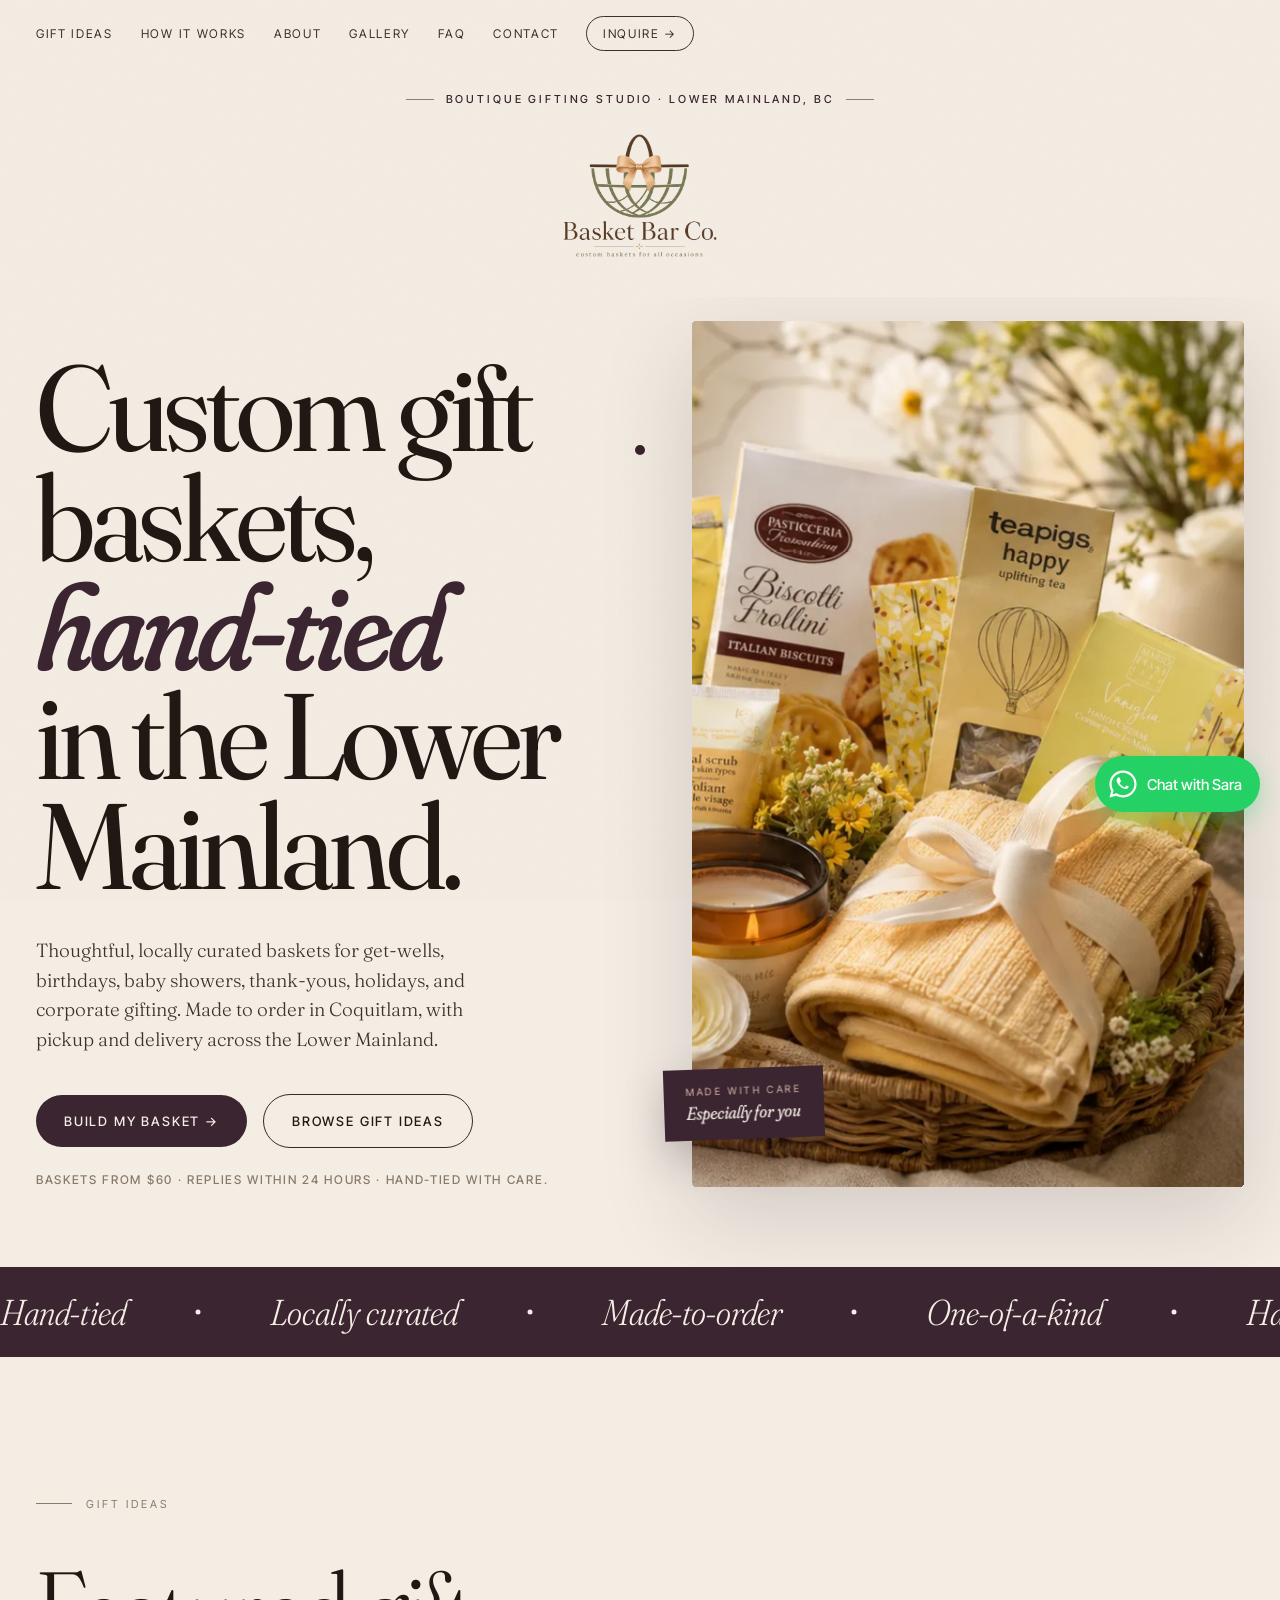
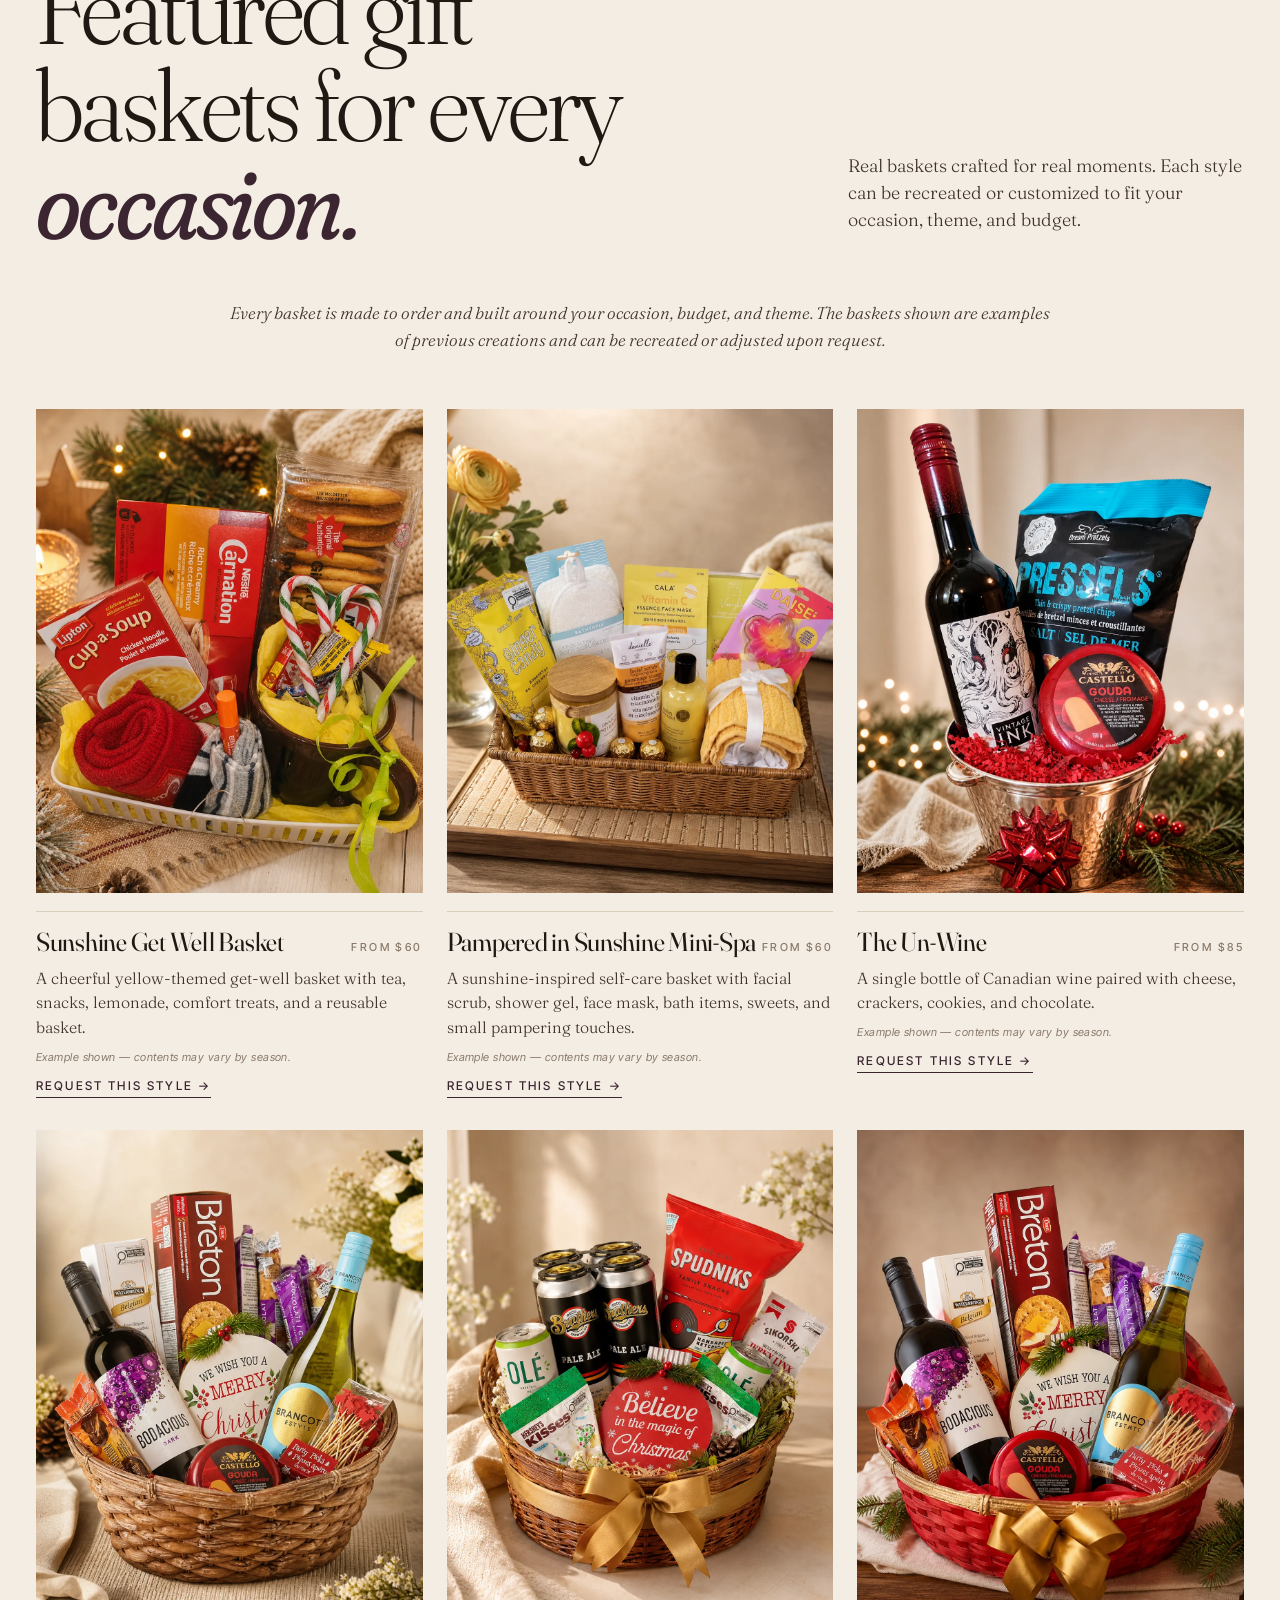
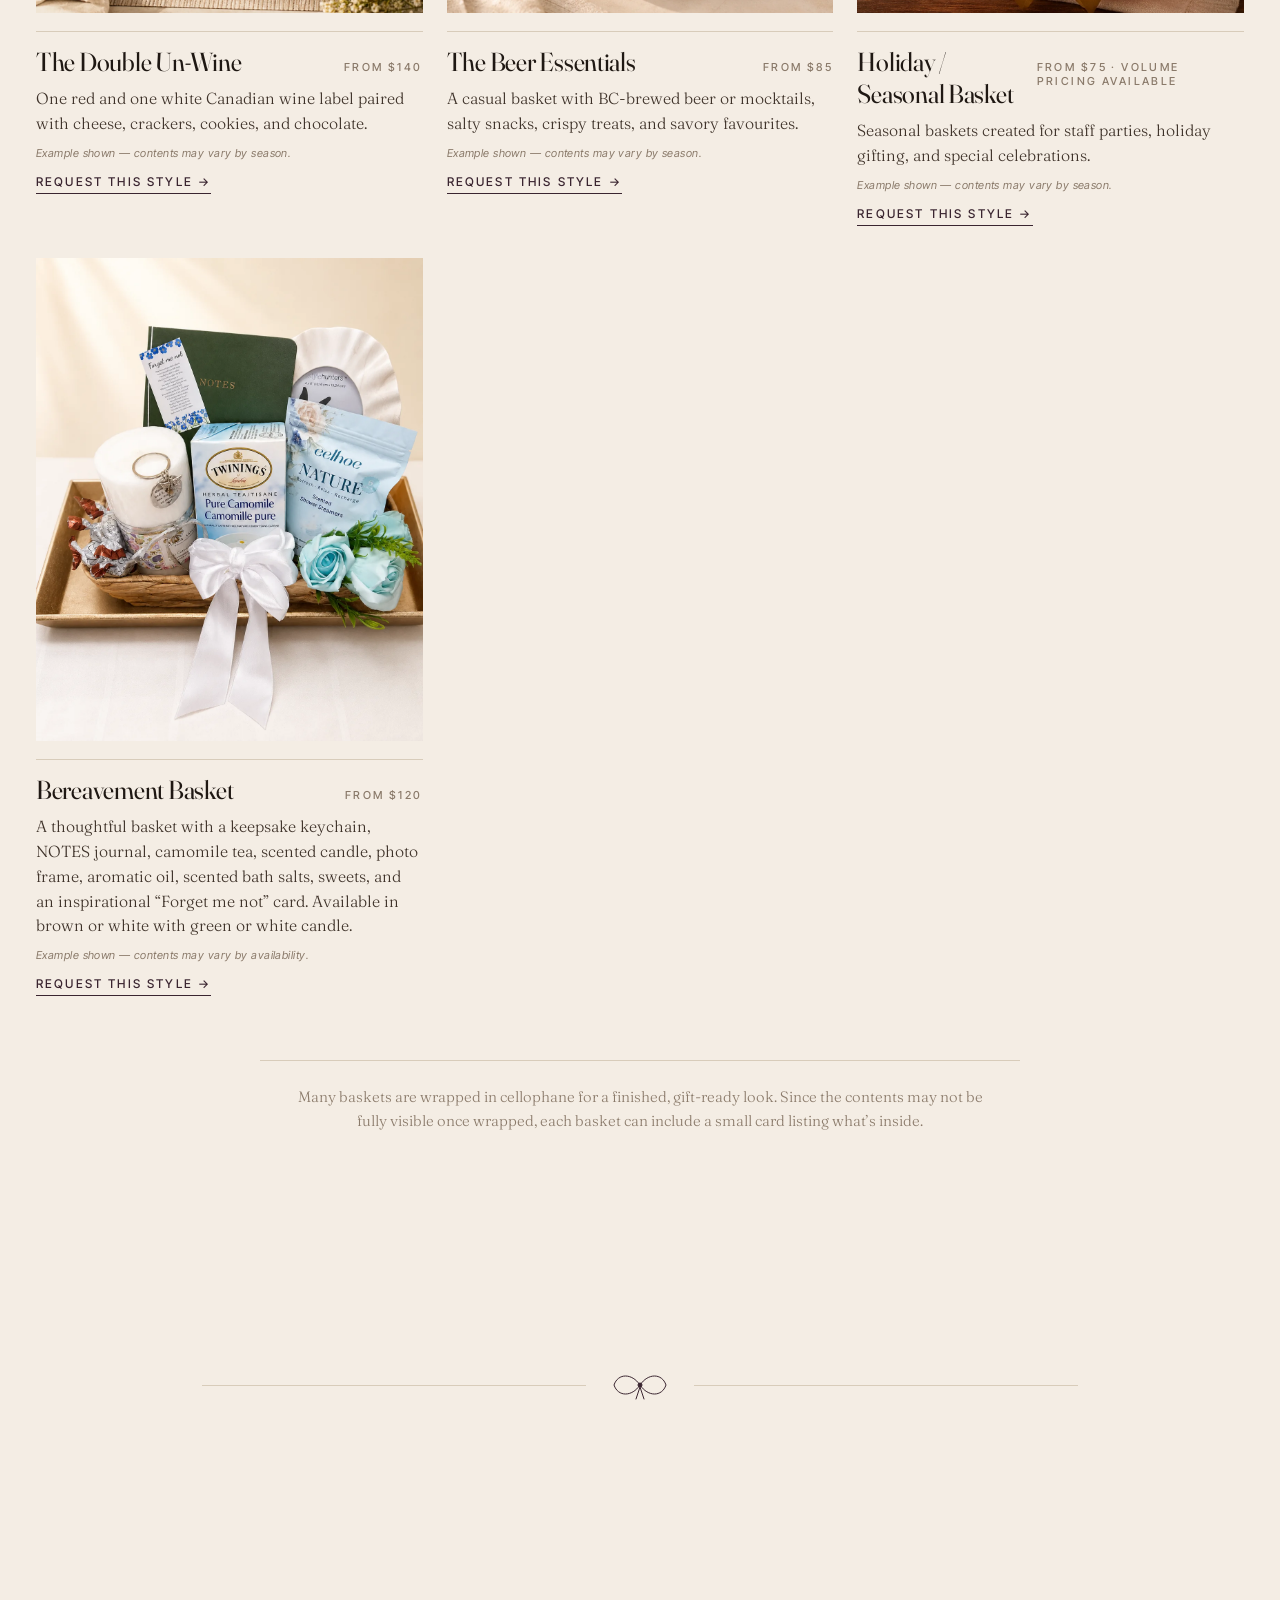
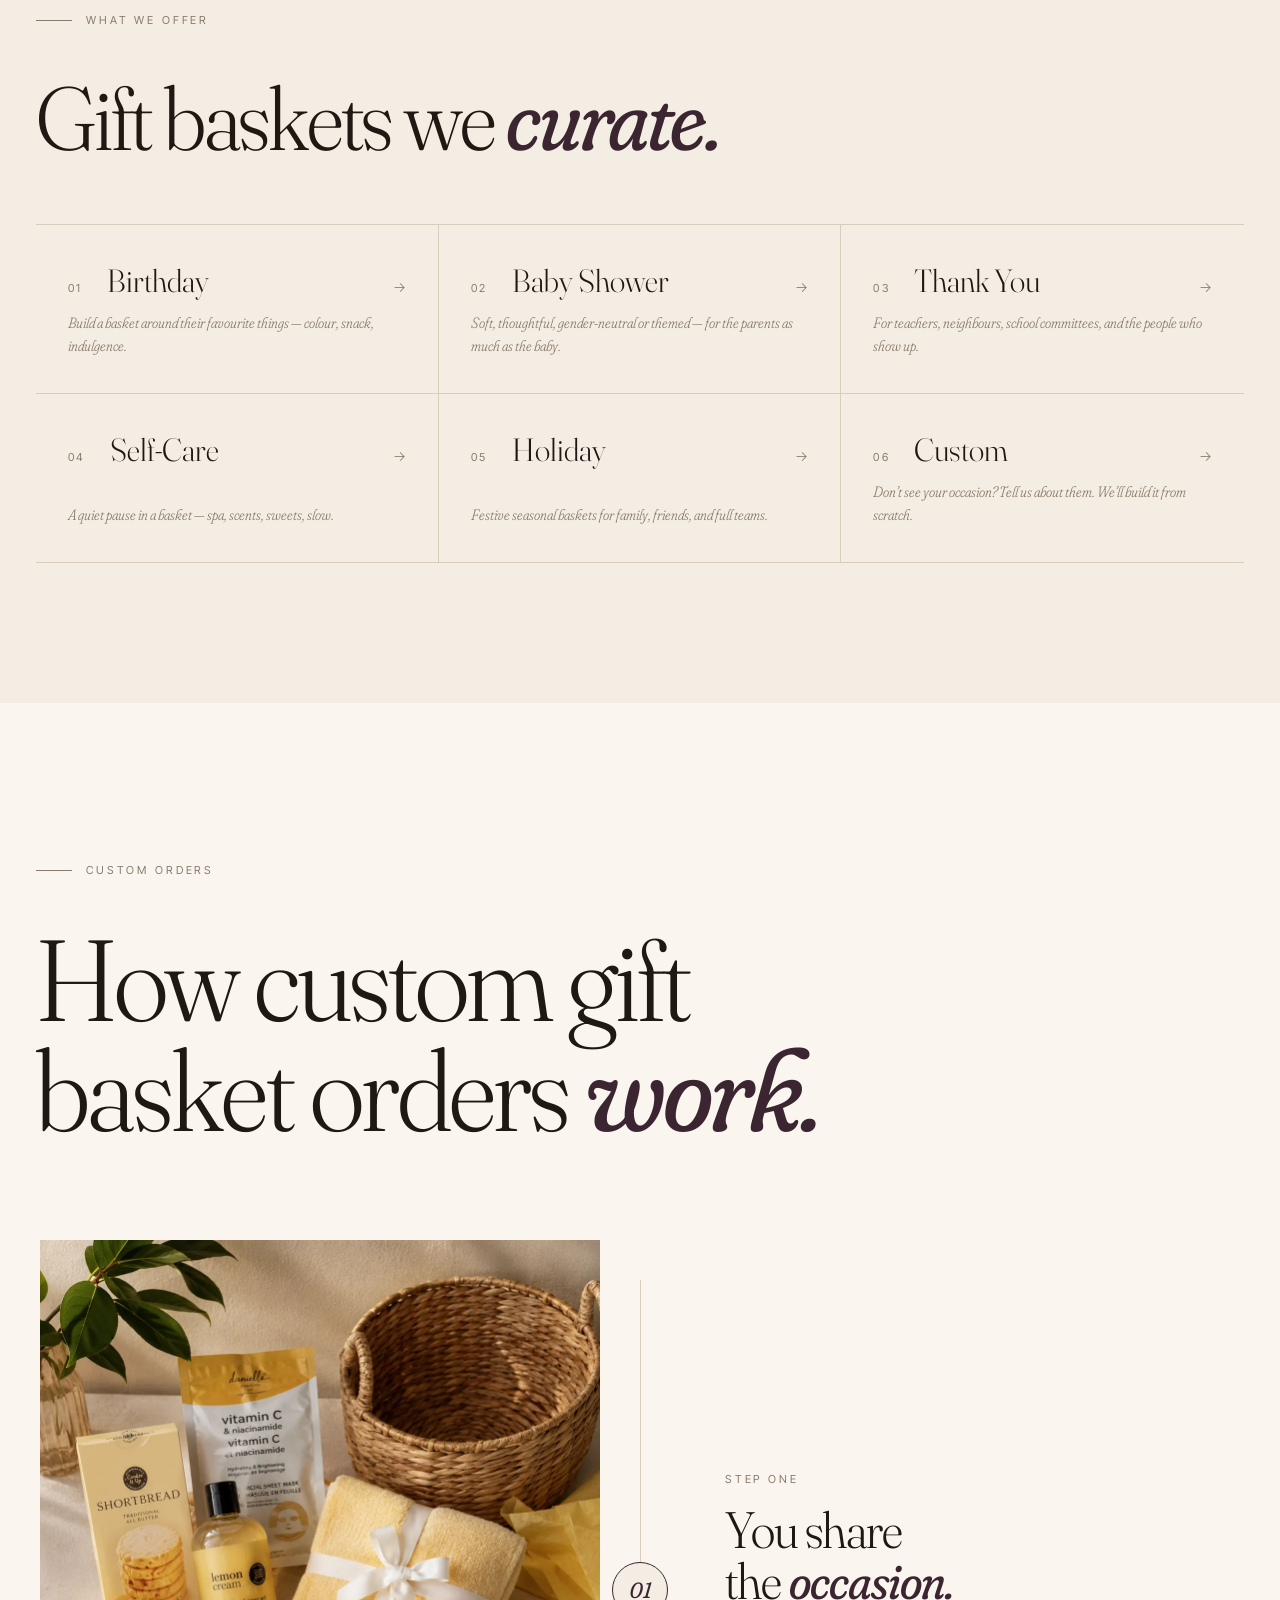
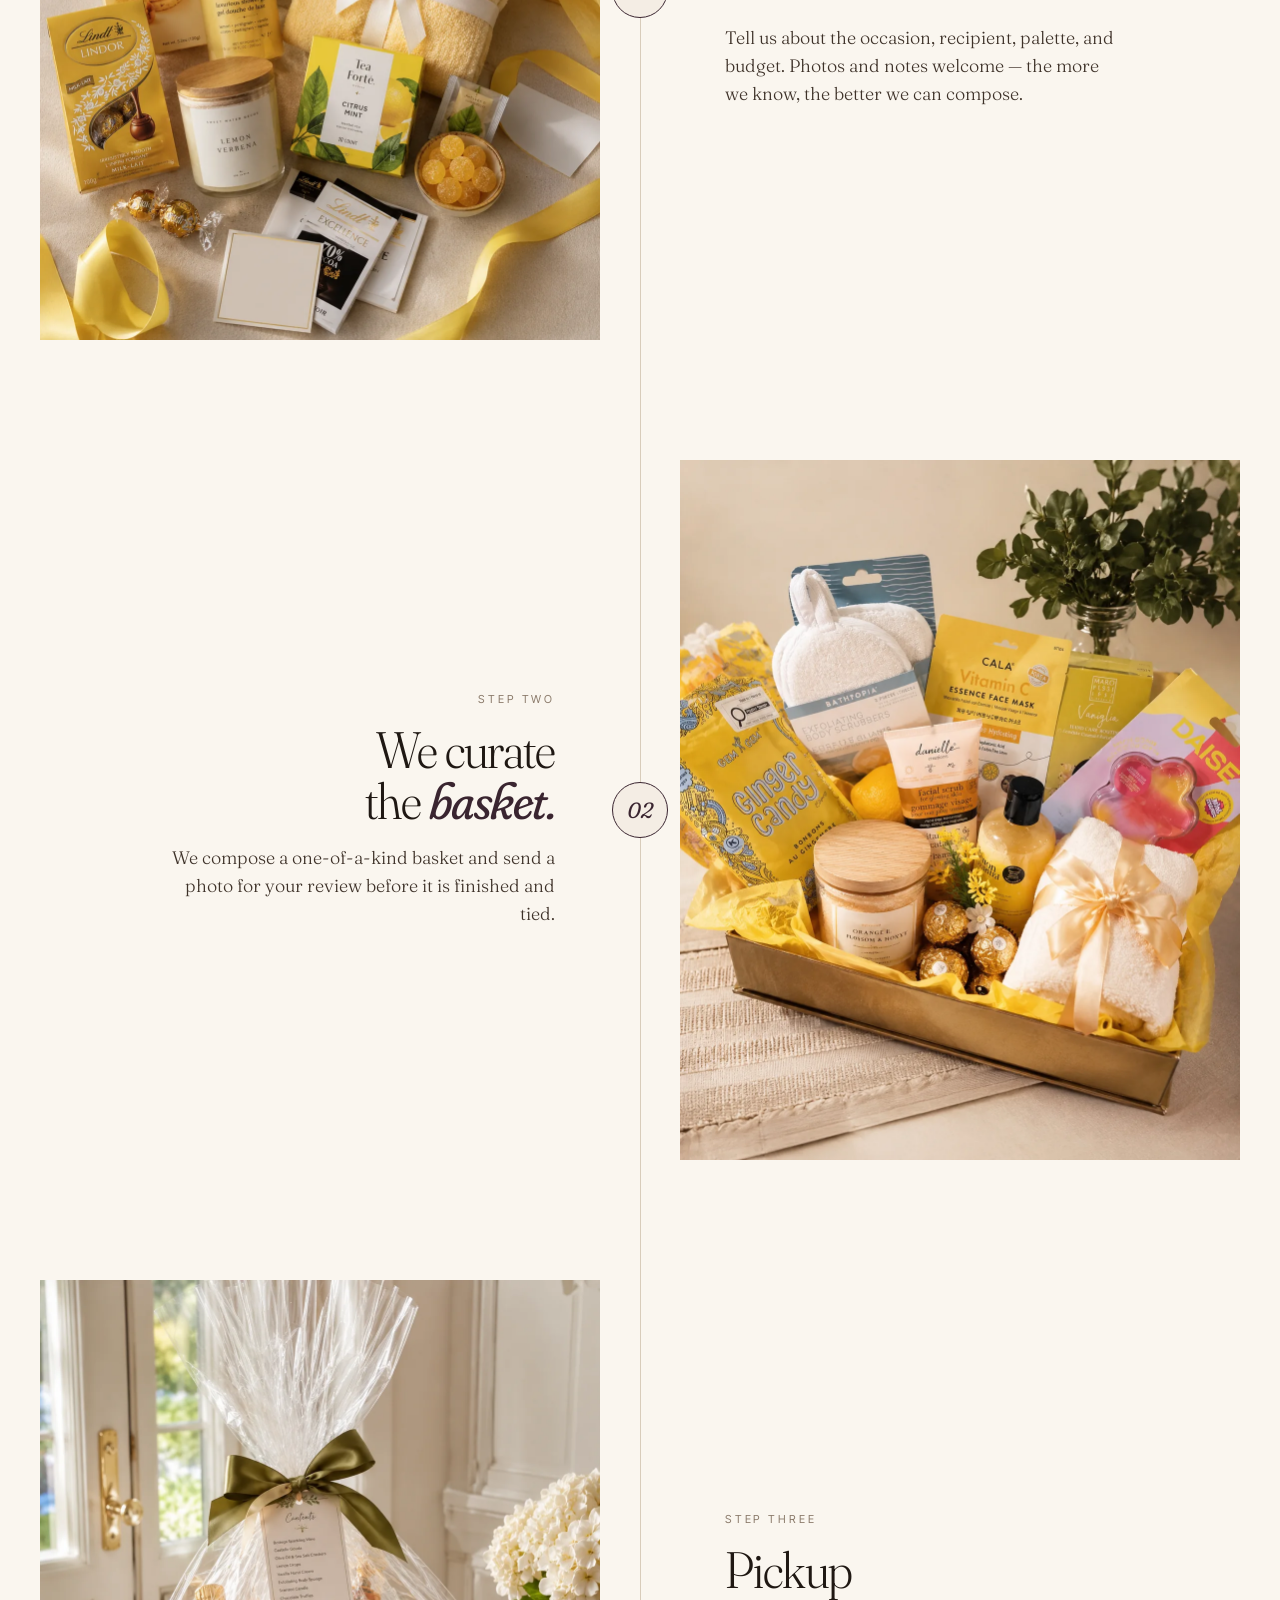
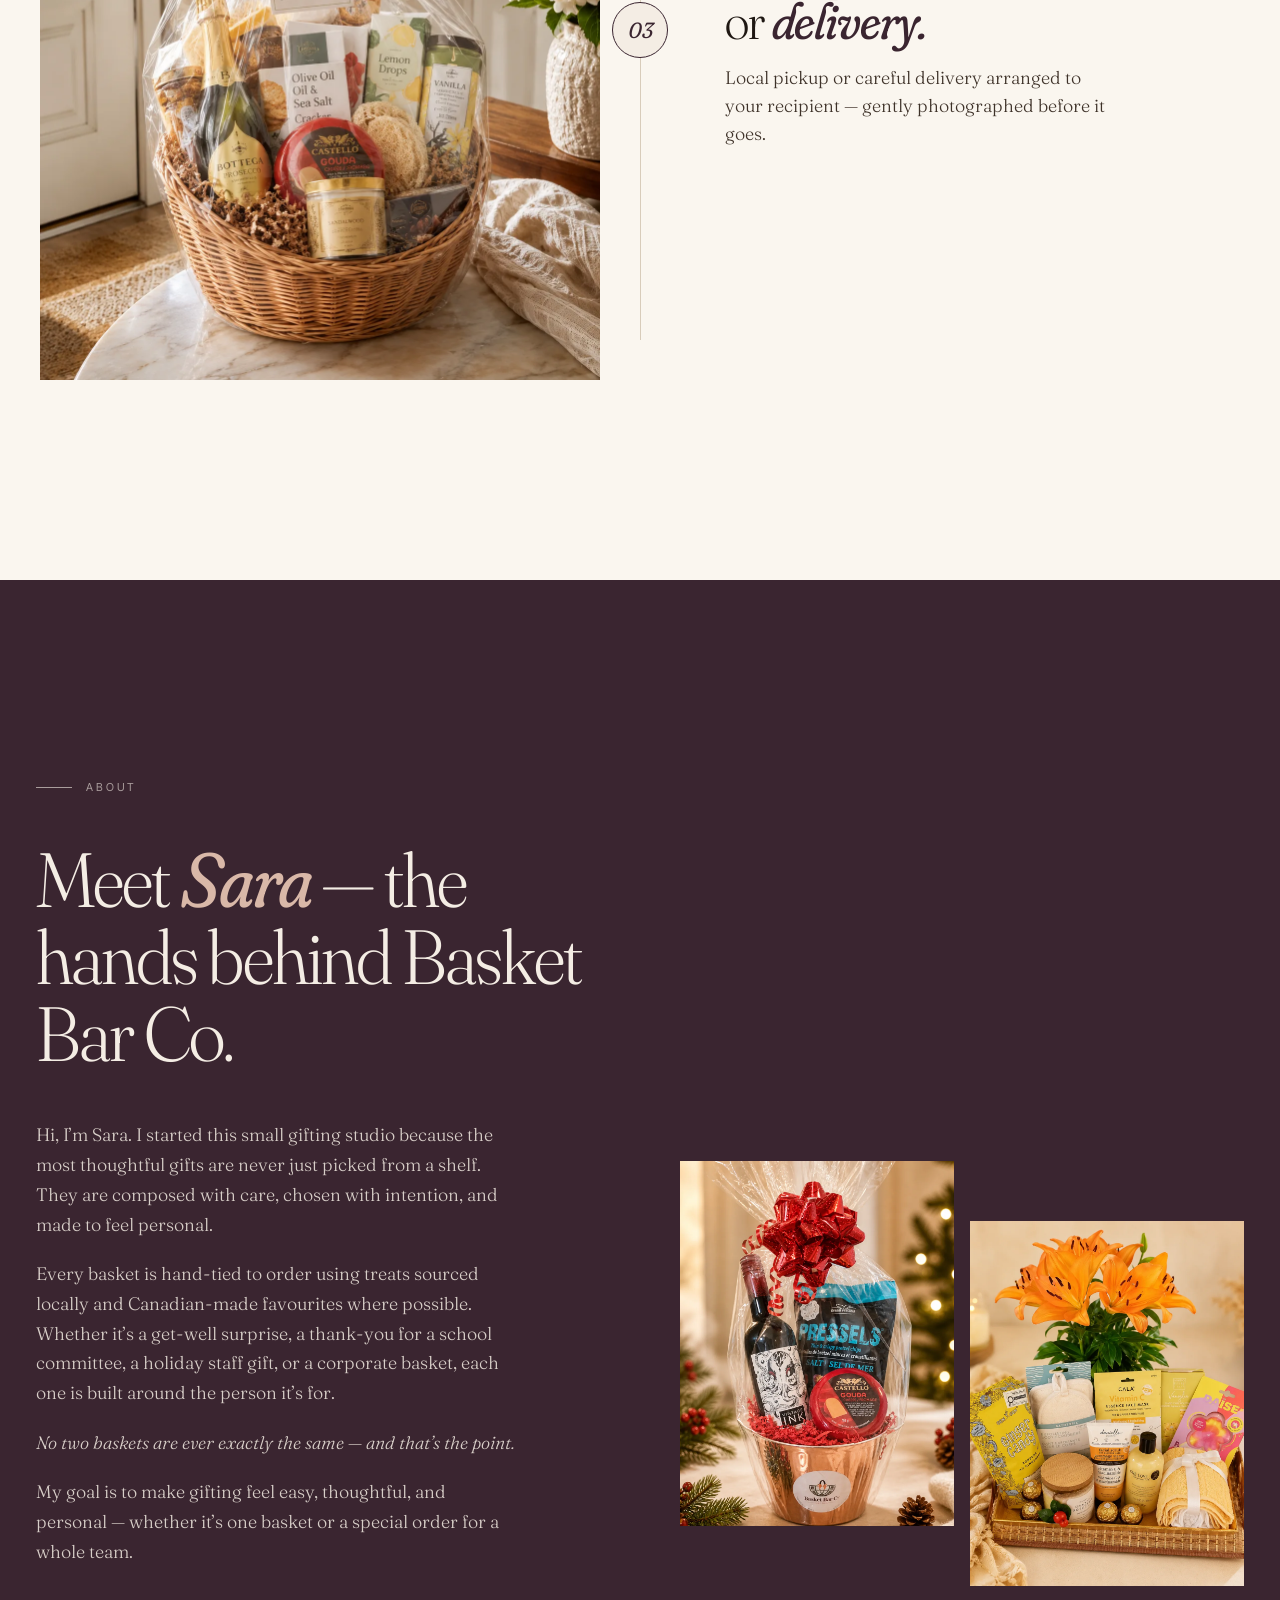
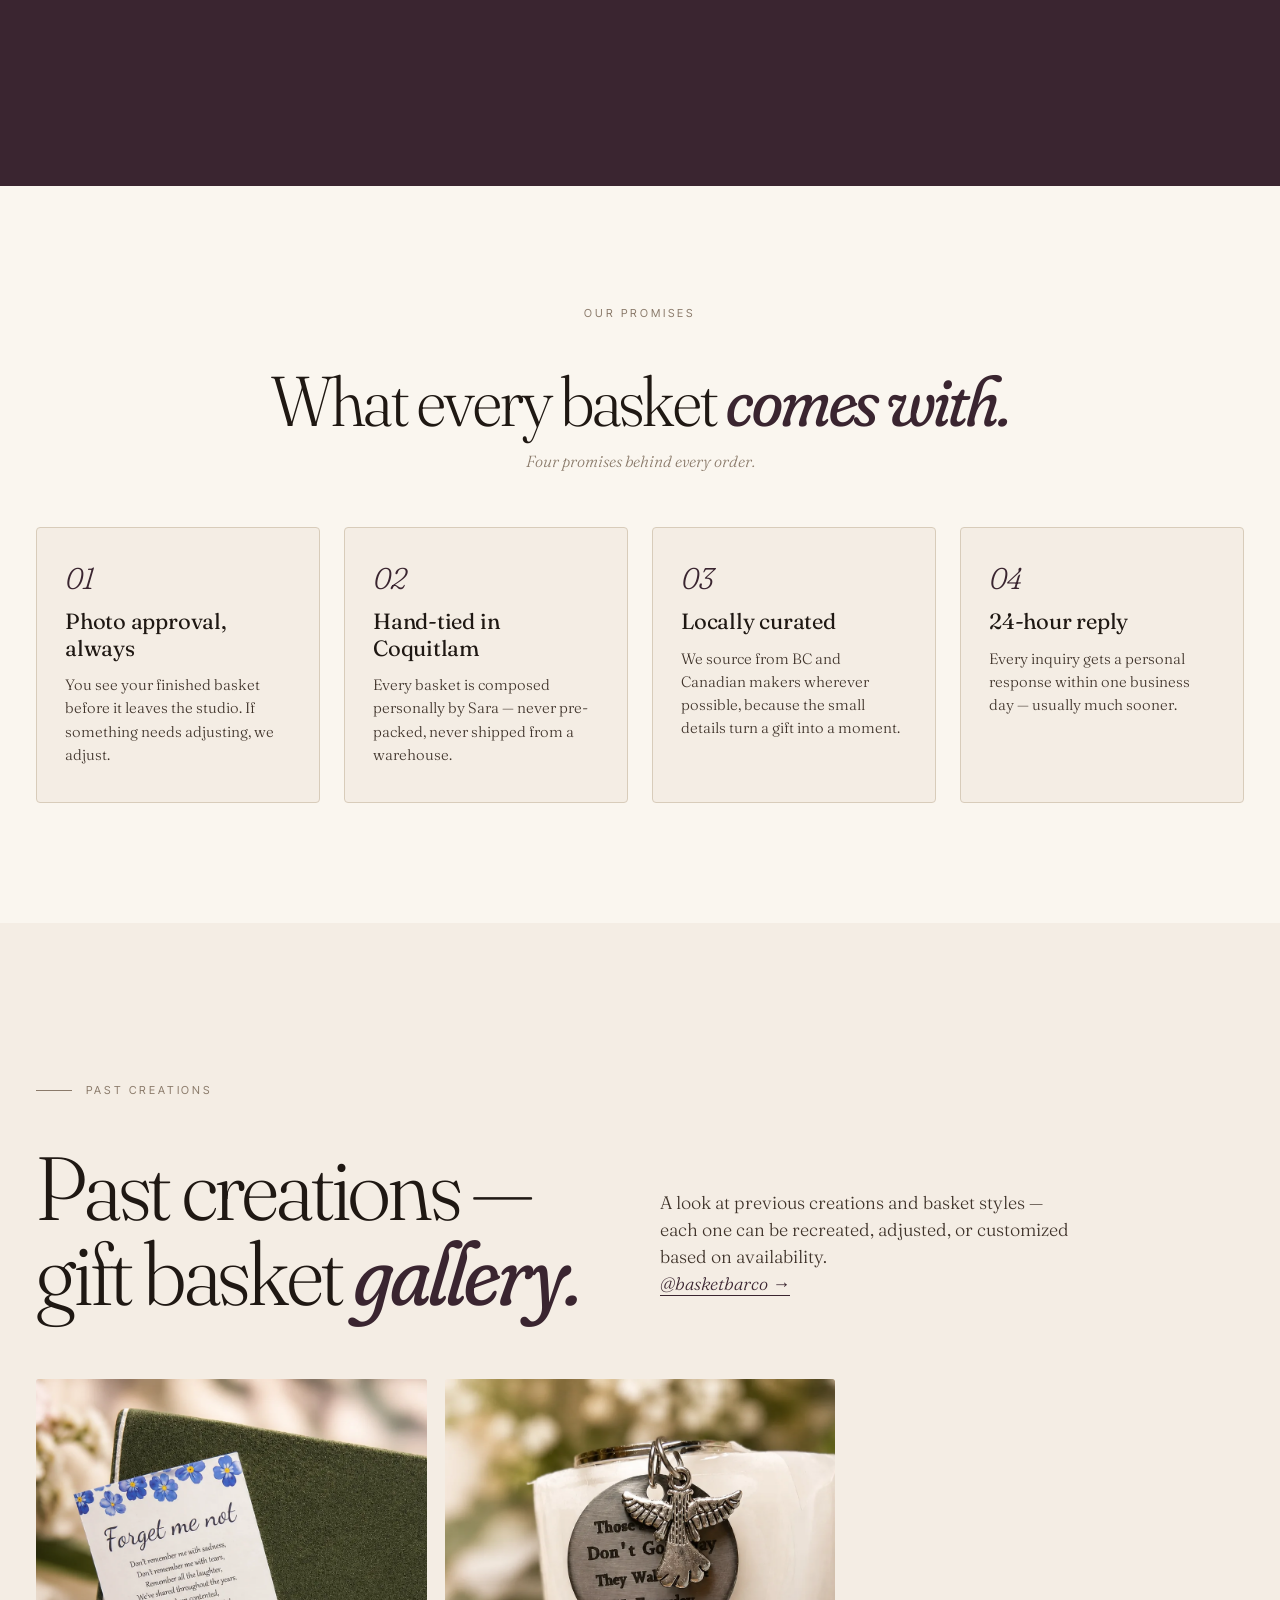
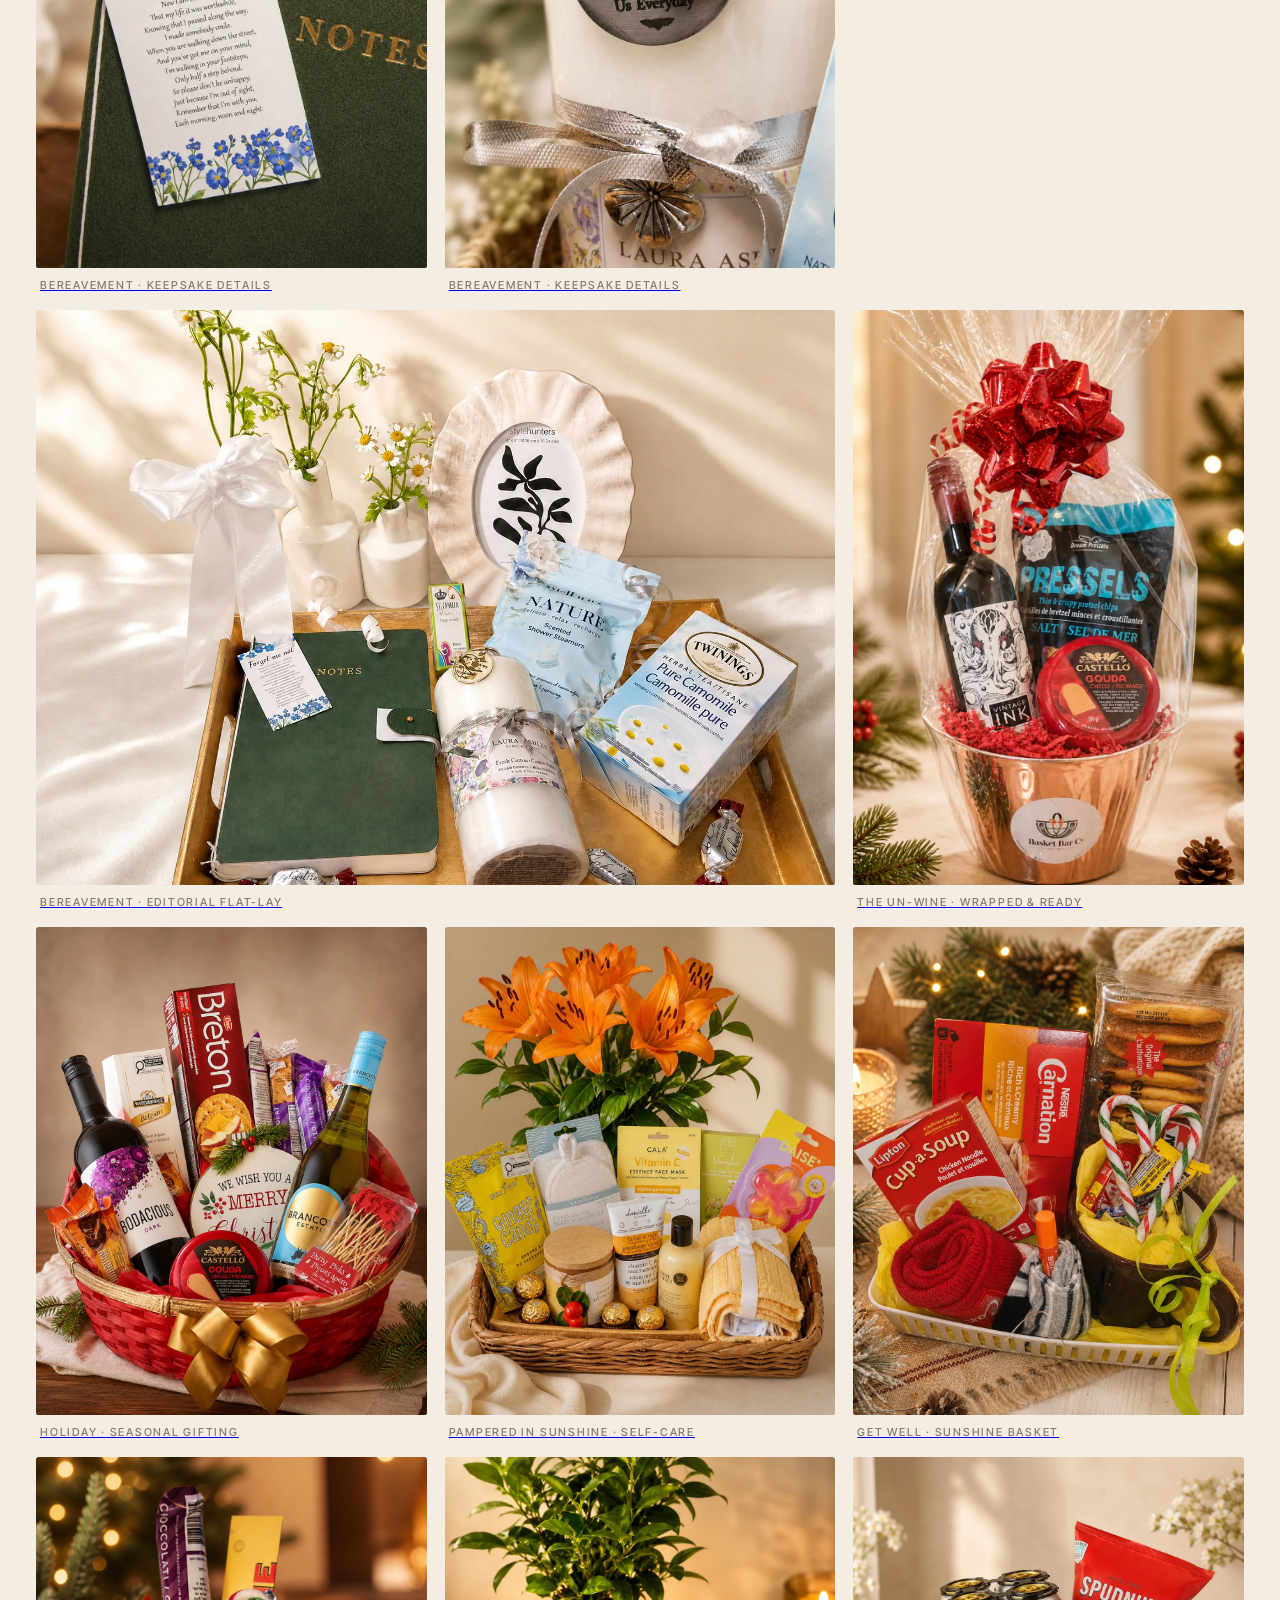
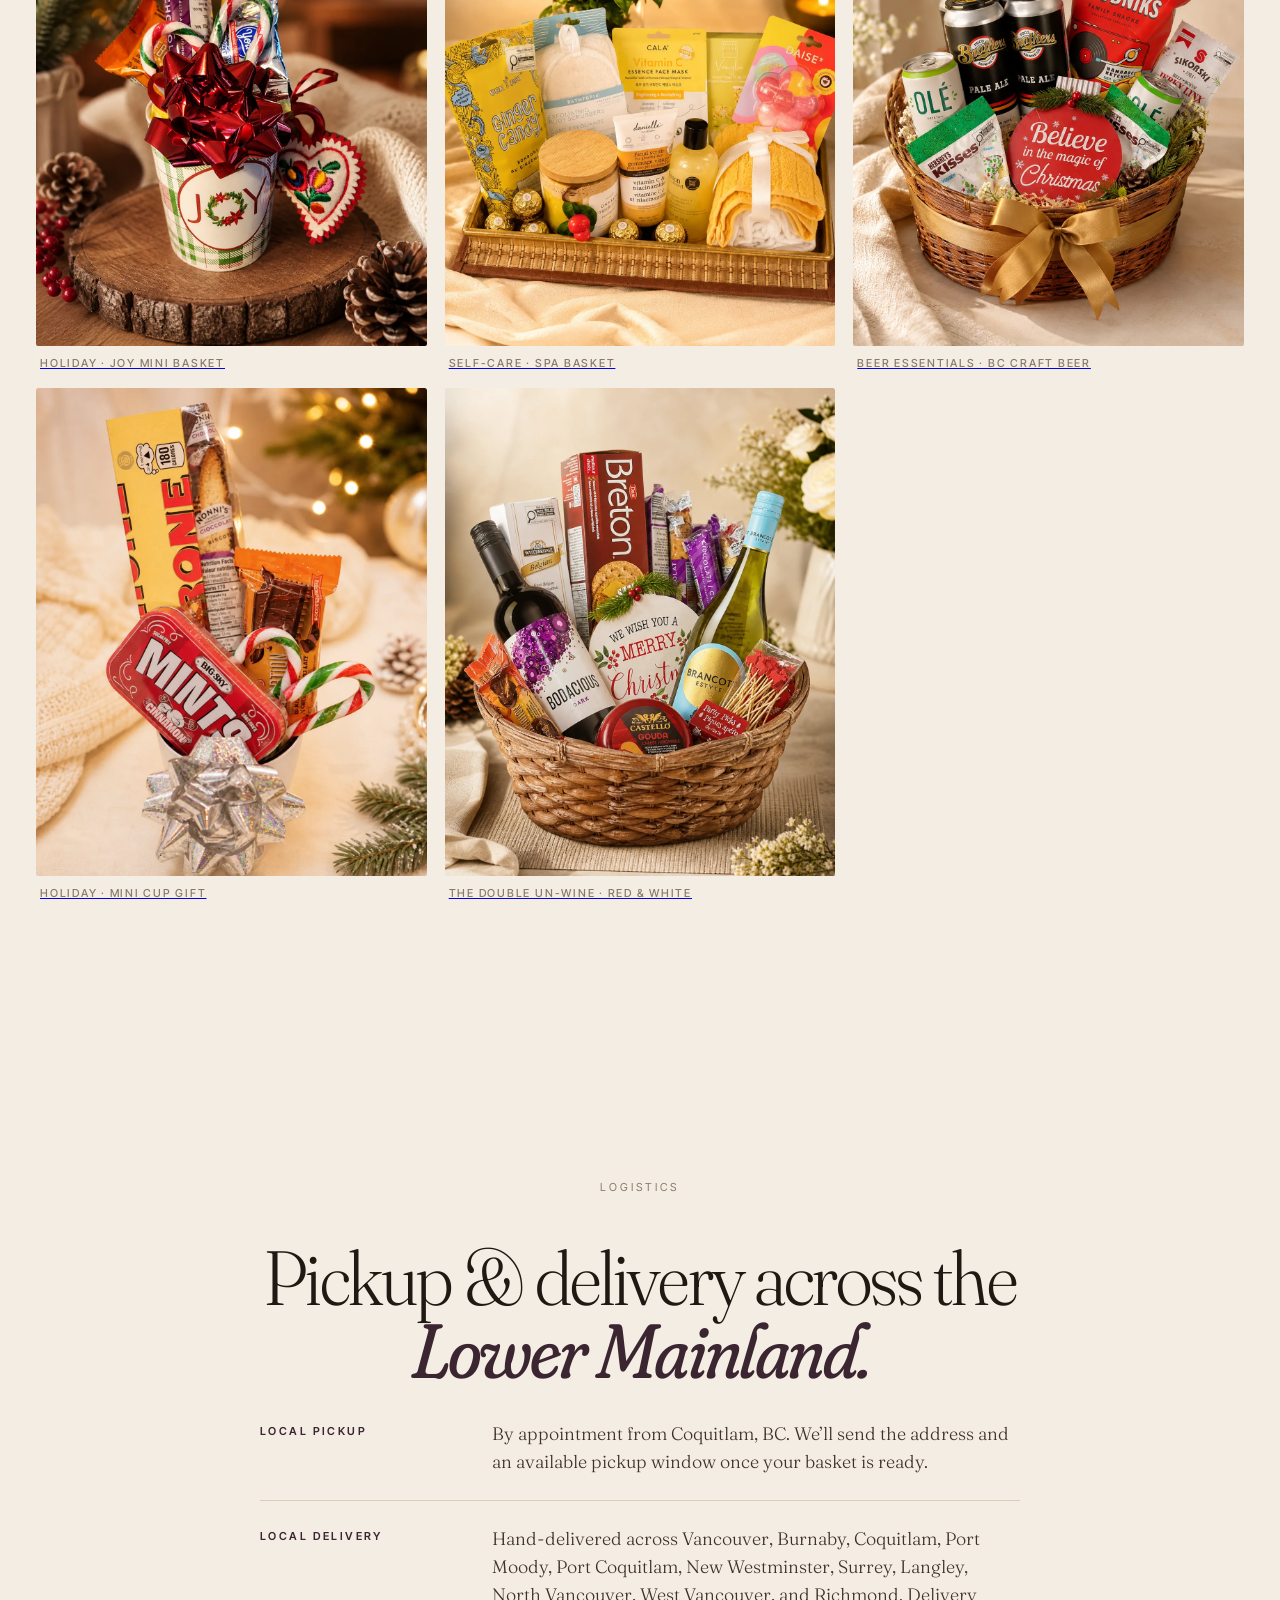
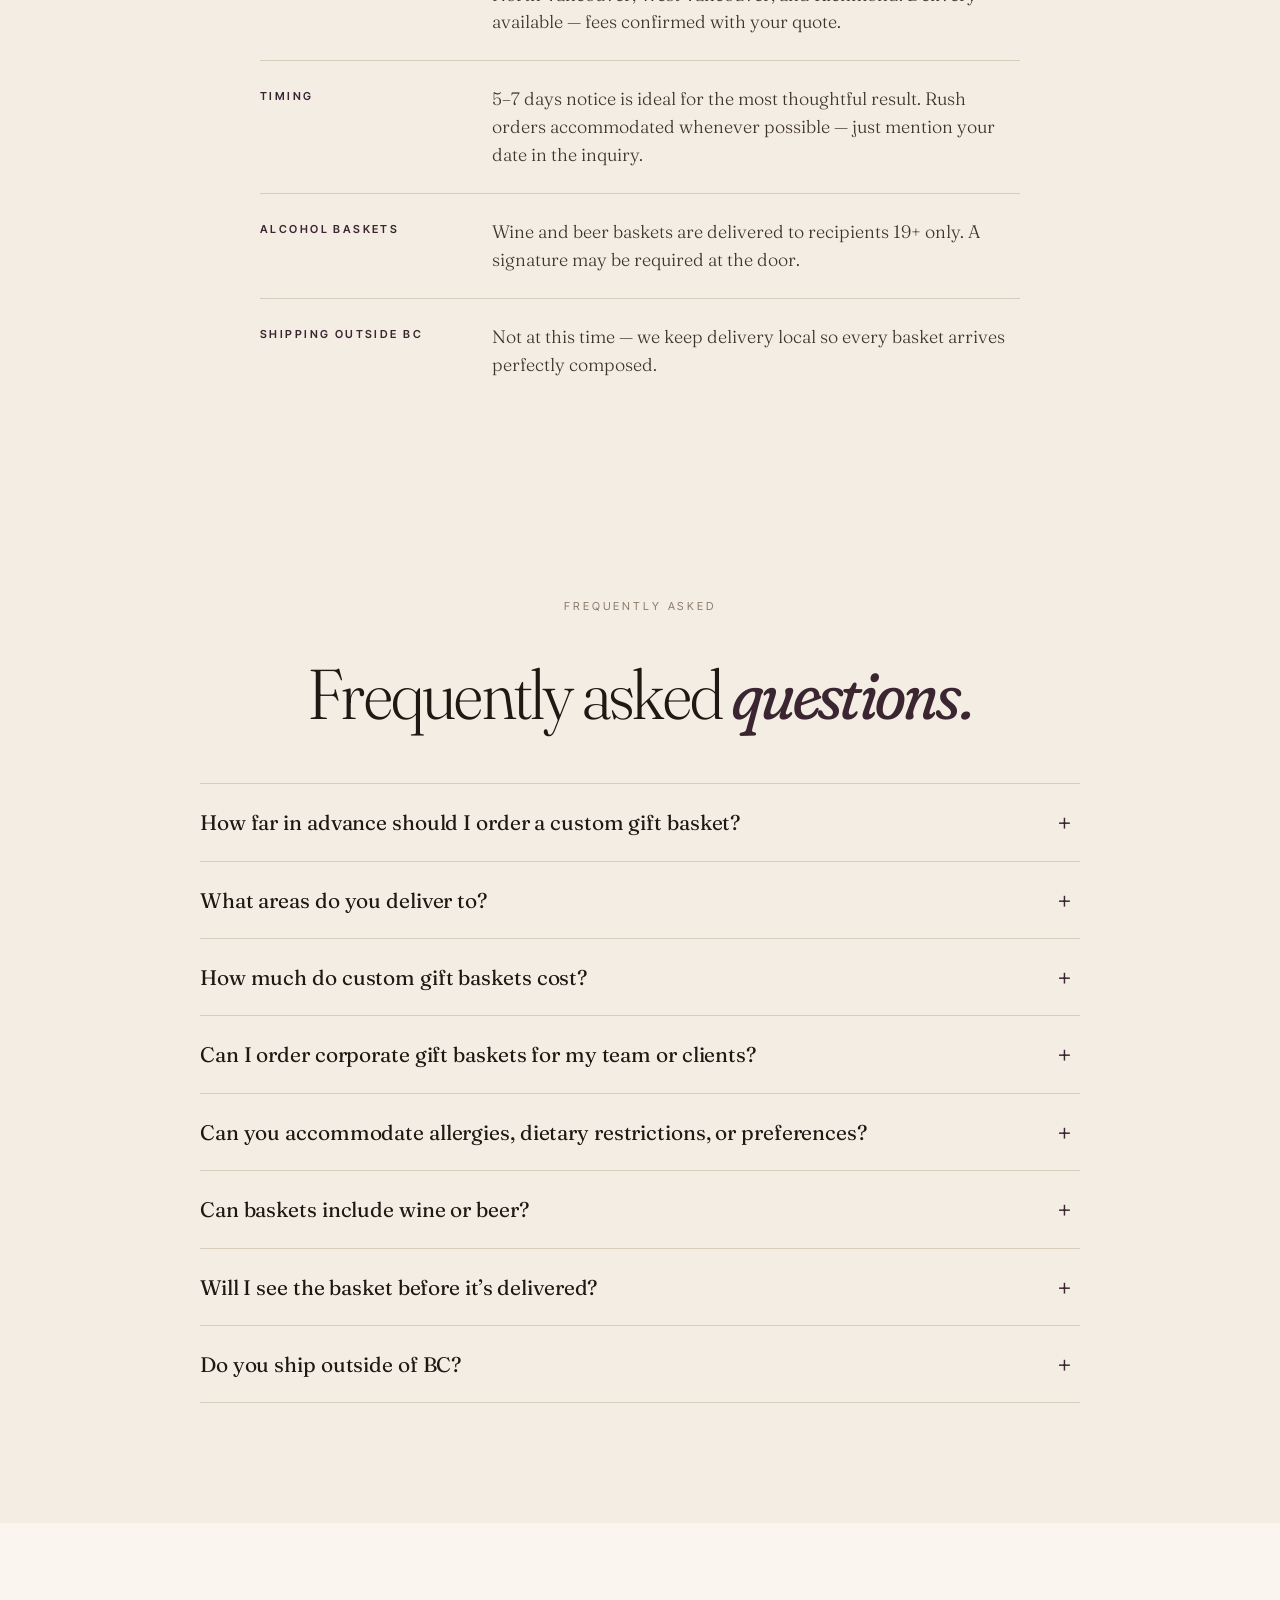
==== commit d90d965a: "Phase 1.5: WhatsApp FAB, phone, WebP images (92% smaller), promises section, price ranges, occasion " ====
--- a/index.html
+++ b/index.html
@@ -43,7 +43,7 @@
     <a href="#contact">Contact</a>
   </div>
   <a href="#" class="mark" aria-label="Basket Bar Co. — home">
-    <img src="images/logo-transparent.png" alt="Basket Bar Co." class="logo-img"/>
+    <picture><source srcset="images/logo-transparent.webp" type="image/webp"><img src="images/logo-transparent.png" alt="Basket Bar Co." width="1024" height="838" decoding="async" class="logo-img"></picture>
   </a>
   <div class="right">
     <a href="#contact" class="inquire">Inquire &rarr;</a>
@@ -71,7 +71,7 @@
 <div class="brand-row" aria-hidden="false">
   <div class="brand-kicker">Boutique Gifting Studio &middot; Lower Mainland, BC</div>
   <a href="#" class="brand-logo" aria-label="Basket Bar Co. — home">
-    <img src="images/logo-transparent.png" alt="Basket Bar Co."/>
+    <picture><source srcset="images/logo-transparent.webp" type="image/webp"><img src="images/logo-transparent.png" alt="Basket Bar Co." width="1024" height="838" decoding="async"></picture>
   </a>
 </div>
 
@@ -129,10 +129,10 @@
 
   <div class="gallery six">
     <a class="basket card" href="#contact" data-style="Sunshine Get Well Basket">
-      <div class="frame"><img src="images/sunshine-get-well-basket.png" alt="Sunshine Get Well Basket — yellow-themed get-well basket with tea, snacks, and lemonade" loading="lazy"/></div>
+      <div class="frame"><picture><source srcset="images/sunshine-get-well-basket.webp" type="image/webp"><img src="images/sunshine-get-well-basket.png" alt="Sunshine Get Well Basket — yellow-themed get-well basket with tea, snacks, and lemonade" width="1122" height="1402" decoding="async"></picture></div>
       <div class="meta">
         <h3>Sunshine Get Well Basket</h3>
-        <span class="price">$60</span>
+        <span class="price">From $60</span>
       </div>
       <p class="desc">A cheerful yellow-themed get-well basket with tea, snacks, lemonade, comfort treats, and a reusable basket.</p>
       <small class="example-note">Example shown &mdash; contents may vary by season.</small>
@@ -140,10 +140,10 @@
     </a>
 
     <a class="basket card" href="#contact" data-style="Pampered in Sunshine Mini-Spa Basket">
-      <div class="frame"><img src="images/pampered-sunshine-mini-spa.png" alt="Pampered in Sunshine Mini-Spa Basket — sunshine-themed self-care basket" loading="lazy"/></div>
+      <div class="frame"><picture><source srcset="images/pampered-sunshine-mini-spa.webp" type="image/webp"><img src="images/pampered-sunshine-mini-spa.png" alt="Pampered in Sunshine Mini-Spa Basket — sunshine-themed self-care basket" width="1122" height="1402" decoding="async"></picture></div>
       <div class="meta">
         <h3>Pampered in Sunshine Mini-Spa</h3>
-        <span class="price">$60</span>
+        <span class="price">From $60</span>
       </div>
       <p class="desc">A sunshine-inspired self-care basket with facial scrub, shower gel, face mask, bath items, sweets, and small pampering touches.</p>
       <small class="example-note">Example shown &mdash; contents may vary by season.</small>
@@ -151,10 +151,10 @@
     </a>
 
     <a class="basket card" href="#contact" data-style="The Un-Wine">
-      <div class="frame"><img src="images/un-wine-basket.png" alt="The Un-Wine basket — single bottle of Canadian wine with cheese, crackers, and chocolate" loading="lazy"/></div>
+      <div class="frame"><picture><source srcset="images/un-wine-basket.webp" type="image/webp"><img src="images/un-wine-basket.png" alt="The Un-Wine basket — single bottle of Canadian wine with cheese, crackers, and chocolate" width="1122" height="1402" loading="lazy" decoding="async"></picture></div>
       <div class="meta">
         <h3>The Un-Wine</h3>
-        <span class="price">Custom pricing</span>
+        <span class="price">From $85</span>
       </div>
       <p class="desc">A single bottle of Canadian wine paired with cheese, crackers, cookies, and chocolate.</p>
       <small class="example-note">Example shown &mdash; contents may vary by season.</small>
@@ -162,10 +162,10 @@
     </a>
 
     <a class="basket card" href="#contact" data-style="The Double Un-Wine">
-      <div class="frame"><img src="images/double-un-wine-basket.png" alt="The Double Un-Wine basket — one red and one white Canadian wine with cheese and crackers" loading="lazy"/></div>
+      <div class="frame"><picture><source srcset="images/double-un-wine-basket.webp" type="image/webp"><img src="images/double-un-wine-basket.png" alt="The Double Un-Wine basket — one red and one white Canadian wine with cheese and crackers" width="1122" height="1402" loading="lazy" decoding="async"></picture></div>
       <div class="meta">
         <h3>The Double Un-Wine</h3>
-        <span class="price">Custom pricing</span>
+        <span class="price">From $140</span>
       </div>
       <p class="desc">One red and one white Canadian wine label paired with cheese, crackers, cookies, and chocolate.</p>
       <small class="example-note">Example shown &mdash; contents may vary by season.</small>
@@ -173,10 +173,10 @@
     </a>
 
     <a class="basket card" href="#contact" data-style="The Beer Essentials">
-      <div class="frame"><img src="images/beer-essentials-basket.png" alt="The Beer Essentials basket — BC-brewed beer with mocktails and savory snacks" loading="lazy"/></div>
+      <div class="frame"><picture><source srcset="images/beer-essentials-basket.webp" type="image/webp"><img src="images/beer-essentials-basket.png" alt="The Beer Essentials basket — BC-brewed beer with mocktails and savory snacks" width="1122" height="1402" loading="lazy" decoding="async"></picture></div>
       <div class="meta">
         <h3>The Beer Essentials</h3>
-        <span class="price">Custom pricing</span>
+        <span class="price">From $85</span>
       </div>
       <p class="desc">A casual basket with BC-brewed beer or mocktails, salty snacks, crispy treats, and savory favourites.</p>
       <small class="example-note">Example shown &mdash; contents may vary by season.</small>
@@ -184,10 +184,10 @@
     </a>
 
     <a class="basket card" href="#contact" data-style="Holiday / Seasonal Basket">
-      <div class="frame"><img src="images/holiday-seasonal-basket.png" alt="Holiday Seasonal Basket — festive basket for staff parties and holiday gifting" loading="lazy"/></div>
+      <div class="frame"><picture><source srcset="images/holiday-seasonal-basket.webp" type="image/webp"><img src="images/holiday-seasonal-basket.png" alt="Holiday Seasonal Basket — festive basket for staff parties and holiday gifting" width="1122" height="1402" loading="lazy" decoding="async"></picture></div>
       <div class="meta">
         <h3>Holiday / Seasonal Basket</h3>
-        <span class="price">Custom pricing</span>
+        <span class="price">From $75 &middot; Volume pricing available</span>
       </div>
       <p class="desc">Seasonal baskets created for staff parties, holiday gifting, and special celebrations.</p>
       <small class="example-note">Example shown &mdash; contents may vary by season.</small>
@@ -195,10 +195,10 @@
     </a>
 
     <a class="basket card" href="#contact" data-style="Bereavement Basket">
-      <div class="frame"><img src="images/bereavement-basket.png" alt="Bereavement Basket &mdash; a thoughtful keepsake basket with candle, journal, tea, and inspirational card" loading="lazy"/></div>
+      <div class="frame"><picture><source srcset="images/bereavement-basket.webp" type="image/webp"><img src="images/bereavement-basket.png" alt="Bereavement Basket &mdash; a thoughtful keepsake basket with candle, journal, tea, and inspirational card" width="1122" height="1402" loading="lazy" decoding="async"></picture></div>
       <div class="meta">
         <h3>Bereavement Basket</h3>
-        <span class="price">Custom pricing</span>
+        <span class="price">From $120</span>
       </div>
       <p class="desc">A thoughtful basket with a keepsake keychain, NOTES journal, camomile tea, scented candle, photo frame, aromatic oil, scented bath salts, sweets, and an inspirational &ldquo;Forget me not&rdquo; card. Available in brown or white with green or white candle.</p>
       <small class="example-note">Example shown &mdash; contents may vary by availability.</small>
@@ -226,12 +226,30 @@
   <div class="section-label">What we offer</div>
   <h2 class="display">Gift baskets we <em>curate.</em></h2>
   <div class="occasion-grid">
-    <a class="occasion" href="#contact"><span><span class="num">01</span>Birthday</span><span class="arrow">&rarr;</span></a>
-    <a class="occasion" href="#contact"><span><span class="num">02</span>Baby Shower</span><span class="arrow">&rarr;</span></a>
-    <a class="occasion" href="#contact"><span><span class="num">03</span>Thank You</span><span class="arrow">&rarr;</span></a>
-    <a class="occasion" href="#contact"><span><span class="num">04</span>Self-Care</span><span class="arrow">&rarr;</span></a>
-    <a class="occasion" href="#contact"><span><span class="num">05</span>Holiday</span><span class="arrow">&rarr;</span></a>
-    <a class="occasion" href="#contact"><span><span class="num">06</span>Custom</span><span class="arrow">&rarr;</span></a>
+    <a class="occasion" href="#contact">
+      <div class="occ-row"><span><span class="num">01</span>Birthday</span><span class="arrow">&rarr;</span></div>
+      <p class="occ-desc">Build a basket around their favourite things &mdash; colour, snack, indulgence.</p>
+    </a>
+    <a class="occasion" href="#contact">
+      <div class="occ-row"><span><span class="num">02</span>Baby Shower</span><span class="arrow">&rarr;</span></div>
+      <p class="occ-desc">Soft, thoughtful, gender-neutral or themed &mdash; for the parents as much as the baby.</p>
+    </a>
+    <a class="occasion" href="#contact">
+      <div class="occ-row"><span><span class="num">03</span>Thank You</span><span class="arrow">&rarr;</span></div>
+      <p class="occ-desc">For teachers, neighbours, school committees, and the people who show up.</p>
+    </a>
+    <a class="occasion" href="#contact">
+      <div class="occ-row"><span><span class="num">04</span>Self-Care</span><span class="arrow">&rarr;</span></div>
+      <p class="occ-desc">A quiet pause in a basket &mdash; spa, scents, sweets, slow.</p>
+    </a>
+    <a class="occasion" href="#contact">
+      <div class="occ-row"><span><span class="num">05</span>Holiday</span><span class="arrow">&rarr;</span></div>
+      <p class="occ-desc">Festive seasonal baskets for family, friends, and full teams.</p>
+    </a>
+    <a class="occasion" href="#contact">
+      <div class="occ-row"><span><span class="num">06</span>Custom</span><span class="arrow">&rarr;</span></div>
+      <p class="occ-desc">Don&rsquo;t see your occasion? Tell us about them. We&rsquo;ll build it from scratch.</p>
+    </a>
   </div>
 </section>
 
@@ -245,7 +263,7 @@
   <div class="timeline">
     <div class="step left">
       <div class="img-wrap">
-        <img src="images/cozy_gift_hamper_flatlay_arrangement.png" alt="Flat-lay of gift hamper items being planned and arranged" loading="lazy"/>
+        <picture><source srcset="images/cozy_gift_hamper_flatlay_arrangement.webp" type="image/webp"><img src="images/cozy_gift_hamper_flatlay_arrangement.png" alt="Flat-lay of gift hamper items being planned and arranged" width="1122" height="1402" loading="lazy" decoding="async"></picture>
       </div>
       <div class="num">01</div>
       <div class="text">
@@ -263,13 +281,13 @@
       </div>
       <div class="num">02</div>
       <div class="img-wrap">
-        <img src="images/cozy_pampering_gift_basket_arrangement.png" alt="A pampering gift basket arranged with spa products and treats" loading="lazy"/>
+        <picture><source srcset="images/cozy_pampering_gift_basket_arrangement.webp" type="image/webp"><img src="images/cozy_pampering_gift_basket_arrangement.png" alt="A pampering gift basket arranged with spa products and treats" width="1122" height="1402" loading="lazy" decoding="async"></picture>
       </div>
     </div>
 
     <div class="step left">
       <div class="img-wrap">
-        <img src="images/cozy_gift_basket_in_a_warm_entryway.png" alt="A finished gift basket wrapped in cellophane in a warm entryway, ready for delivery" loading="lazy"/>
+        <picture><source srcset="images/cozy_gift_basket_in_a_warm_entryway.webp" type="image/webp"><img src="images/cozy_gift_basket_in_a_warm_entryway.png" alt="A finished gift basket wrapped in cellophane in a warm entryway, ready for delivery" width="1122" height="1402" loading="lazy" decoding="async"></picture>
       </div>
       <div class="num">03</div>
       <div class="text">
@@ -293,8 +311,39 @@
       <p>My goal is to make gifting feel easy, thoughtful, and personal &mdash; whether it&rsquo;s one basket or a special order for a whole team.</p>
     </div>
     <div class="img-pair">
-      <div class="img-wrap"><img src="images/un-wine-wrapped.png" alt="The Un-Wine basket wrapped in cellophane with a red bow" loading="lazy"/></div>
-      <div class="img-wrap"><img src="images/about-spa-tray.png" alt="Pampered in Sunshine spa basket on a tray with orange lilies" loading="lazy"/></div>
+      <div class="img-wrap"><picture><source srcset="images/un-wine-wrapped.webp" type="image/webp"><img src="images/un-wine-wrapped.png" alt="The Un-Wine basket wrapped in cellophane with a red bow" width="1122" height="1402" loading="lazy" decoding="async"></picture></div>
+      <div class="img-wrap"><picture><source srcset="images/about-spa-tray.webp" type="image/webp"><img src="images/about-spa-tray.png" alt="Pampered in Sunshine spa basket on a tray with orange lilies" width="1122" height="1402" loading="lazy" decoding="async"></picture></div>
+    </div>
+  </div>
+</section>
+
+<!-- WHAT EVERY BASKET COMES WITH -->
+<section class="promises" id="promises">
+  <div class="promises-head">
+    <div class="section-label">Our promises</div>
+    <h2 class="display">What every basket <em>comes with.</em></h2>
+    <p class="promises-sub">Four promises behind every order.</p>
+  </div>
+  <div class="promises-grid">
+    <div class="promise-card">
+      <div class="promise-num">01</div>
+      <h3>Photo approval, always</h3>
+      <p>You see your finished basket before it leaves the studio. If something needs adjusting, we adjust.</p>
+    </div>
+    <div class="promise-card">
+      <div class="promise-num">02</div>
+      <h3>Hand-tied in Coquitlam</h3>
+      <p>Every basket is composed personally by Sara &mdash; never pre-packed, never shipped from a warehouse.</p>
+    </div>
+    <div class="promise-card">
+      <div class="promise-num">03</div>
+      <h3>Locally curated</h3>
+      <p>We source from BC and Canadian makers wherever possible, because the small details turn a gift into a moment.</p>
+    </div>
+    <div class="promise-card">
+      <div class="promise-num">04</div>
+      <h3>24-hour reply</h3>
+      <p>Every inquiry gets a personal response within one business day &mdash; usually much sooner.</p>
     </div>
   </div>
 </section>
@@ -309,23 +358,23 @@
     <p class="lede">A look at previous creations and basket styles &mdash; each one can be recreated, adjusted, or customized based on availability.<br/><a href="https://instagram.com/basketbarco">@basketbarco &rarr;</a></p>
   </div>
   <div class="gallery-grid">
-    <a class="g-tile" href="#contact"><img src="images/gallery-bereavement-card.png" alt="&lsquo;Forget me not&rsquo; inspirational card resting on NOTES journal" loading="lazy"/></a>
-    <a class="g-tile" href="#contact"><img src="images/gallery-bereavement-charm.png" alt="Keepsake charm &mdash; &lsquo;Those we don&rsquo;t get back, they walk with us everyday&rsquo;" loading="lazy"/></a>
-    <a class="g-tile wide" href="#contact"><img src="images/gallery-bereavement-flatlay.png" alt="Editorial flat-lay of bereavement basket items &mdash; candle, journal, tea, daisies" loading="lazy"/></a>
-    <a class="g-tile" href="#contact"><img src="images/un-wine-wrapped.png" alt="The Un-Wine wrapped in cellophane with a red bow" loading="lazy"/></a>
-    <a class="g-tile" href="#contact"><img src="images/holiday-seasonal-basket.png" alt="Holiday wine and snack basket" loading="lazy"/></a>
-    <a class="g-tile" href="#contact"><img src="images/gallery-spa-lilies.png" alt="Sunshine spa basket with orange lilies" loading="lazy"/></a>
-    <a class="g-tile" href="#contact"><img src="images/sunshine-get-well-basket.png" alt="Sunshine Get Well basket" loading="lazy"/></a>
-    <a class="g-tile" href="#contact"><img src="images/gallery-holiday-joy.png" alt="Holiday JOY mini basket" loading="lazy"/></a>
-    <a class="g-tile" href="#contact"><img src="images/gallery-spa-citrus.png" alt="Sunshine spa basket with citrus accents" loading="lazy"/></a>
-    <a class="g-tile" href="#contact"><img src="images/beer-essentials-basket.png" alt="The Beer Essentials basket" loading="lazy"/></a>
-    <a class="g-tile" href="#contact"><img src="images/gallery-holiday-mini.png" alt="Holiday mini cup gift" loading="lazy"/></a>
-    <a class="g-tile" href="#contact"><img src="images/double-un-wine-basket.png" alt="The Double Un-Wine basket" loading="lazy"/></a>
+    <a class="g-tile" href="#contact"><picture><source srcset="images/gallery-bereavement-card.webp" type="image/webp"><img src="images/gallery-bereavement-card.png" alt="&lsquo;Forget me not&rsquo; inspirational card resting on NOTES journal" width="1254" height="1254" loading="lazy" decoding="async"></picture><span class="g-caption">Bereavement · Keepsake details</span></a>
+    <a class="g-tile" href="#contact"><picture><source srcset="images/gallery-bereavement-charm.webp" type="image/webp"><img src="images/gallery-bereavement-charm.png" alt="Keepsake charm &mdash; &lsquo;Those we don&rsquo;t get back, they walk with us everyday&rsquo;" width="1254" height="1254" loading="lazy" decoding="async"></picture><span class="g-caption">Bereavement · Keepsake details</span></a>
+    <a class="g-tile wide" href="#contact"><picture><source srcset="images/gallery-bereavement-flatlay.webp" type="image/webp"><img src="images/gallery-bereavement-flatlay.png" alt="Editorial flat-lay of bereavement basket items &mdash; candle, journal, tea, daisies" width="1448" height="1086" loading="lazy" decoding="async"></picture><span class="g-caption">Bereavement · Editorial flat-lay</span></a>
+    <a class="g-tile" href="#contact"><picture><source srcset="images/un-wine-wrapped.webp" type="image/webp"><img src="images/un-wine-wrapped.png" alt="The Un-Wine wrapped in cellophane with a red bow" width="1122" height="1402" loading="lazy" decoding="async"></picture><span class="g-caption">The Un-Wine · Wrapped & ready</span></a>
+    <a class="g-tile" href="#contact"><picture><source srcset="images/holiday-seasonal-basket.webp" type="image/webp"><img src="images/holiday-seasonal-basket.png" alt="Holiday wine and snack basket" width="1122" height="1402" loading="lazy" decoding="async"></picture><span class="g-caption">Holiday · Seasonal gifting</span></a>
+    <a class="g-tile" href="#contact"><picture><source srcset="images/gallery-spa-lilies.webp" type="image/webp"><img src="images/gallery-spa-lilies.png" alt="Sunshine spa basket with orange lilies" width="1122" height="1402" loading="lazy" decoding="async"></picture><span class="g-caption">Pampered in Sunshine · Self-care</span></a>
+    <a class="g-tile" href="#contact"><picture><source srcset="images/sunshine-get-well-basket.webp" type="image/webp"><img src="images/sunshine-get-well-basket.png" alt="Sunshine Get Well basket" width="1122" height="1402" loading="lazy" decoding="async"></picture><span class="g-caption">Get Well · Sunshine basket</span></a>
+    <a class="g-tile" href="#contact"><picture><source srcset="images/gallery-holiday-joy.webp" type="image/webp"><img src="images/gallery-holiday-joy.png" alt="Holiday JOY mini basket" width="1122" height="1402" loading="lazy" decoding="async"></picture><span class="g-caption">Holiday · JOY mini basket</span></a>
+    <a class="g-tile" href="#contact"><picture><source srcset="images/gallery-spa-citrus.webp" type="image/webp"><img src="images/gallery-spa-citrus.png" alt="Sunshine spa basket with citrus accents" width="1122" height="1402" loading="lazy" decoding="async"></picture><span class="g-caption">Self-care · Spa basket</span></a>
+    <a class="g-tile" href="#contact"><picture><source srcset="images/beer-essentials-basket.webp" type="image/webp"><img src="images/beer-essentials-basket.png" alt="The Beer Essentials basket" width="1122" height="1402" loading="lazy" decoding="async"></picture><span class="g-caption">Beer Essentials · BC craft beer</span></a>
+    <a class="g-tile" href="#contact"><picture><source srcset="images/gallery-holiday-mini.webp" type="image/webp"><img src="images/gallery-holiday-mini.png" alt="Holiday mini cup gift" width="1122" height="1402" loading="lazy" decoding="async"></picture><span class="g-caption">Holiday · Mini cup gift</span></a>
+    <a class="g-tile" href="#contact"><picture><source srcset="images/double-un-wine-basket.webp" type="image/webp"><img src="images/double-un-wine-basket.png" alt="The Double Un-Wine basket" width="1122" height="1402" loading="lazy" decoding="async"></picture><span class="g-caption">The Double Un-Wine · Red & white</span></a>
   </div>
 </section>
 
 <!-- PICKUP & DELIVERY -->
-<section class="pickup-delivery">
+<section class="pickup-delivery" id="pickup-delivery">
   <div class="pd-inner">
     <div class="section-label">Logistics</div>
     <h2 class="display">Pickup &amp; delivery across the <em>Lower Mainland.</em></h2>
@@ -363,19 +412,19 @@
   <div class="faq-list">
     <details class="faq-item">
       <summary>How far in advance should I order a custom gift basket?</summary>
-      <p>We recommend 5&ndash;7 days notice for the most thoughtful result. We always do our best to accommodate rush orders for get-well, sympathy, and last-minute corporate gifts in the Lower Mainland &mdash; just mention your date in the inquiry and we&rsquo;ll confirm right away.</p>
+      <p>We recommend 5&ndash;7 days notice for the most thoughtful result. We always do our best to accommodate rush orders for get-well, sympathy, and last-minute corporate gifts in the <a href="#pickup-delivery">Lower Mainland</a> &mdash; just mention your date in the inquiry and we&rsquo;ll confirm right away.</p>
     </details>
     <details class="faq-item">
       <summary>What areas do you deliver to?</summary>
-      <p>We hand-deliver across the Lower Mainland, including Vancouver, Burnaby, Coquitlam, Port Moody, Port Coquitlam, New Westminster, Surrey, Langley, North Vancouver, West Vancouver, and Richmond. Local pickup from Coquitlam is also available by appointment.</p>
+      <p>We hand-deliver across the Lower Mainland, including Vancouver, Burnaby, Coquitlam, Port Moody, Port Coquitlam, New Westminster, Surrey, Langley, North Vancouver, West Vancouver, and Richmond. <a href="#pickup-delivery">Local pickup from Coquitlam</a> is also available by appointment.</p>
     </details>
     <details class="faq-item">
       <summary>How much do custom gift baskets cost?</summary>
-      <p>Most baskets fall between $75 and $200, with options under $75 for smaller gestures and $200+ for corporate or volume orders. We build to your budget &mdash; share what you&rsquo;d like to spend and we&rsquo;ll compose the most thoughtful basket within it.</p>
+      <p>Most baskets fall between $75 and $200, with options under $75 for smaller gestures and $200+ for corporate or volume orders. We build to your <a href="#contact">budget</a> &mdash; share what you&rsquo;d like to spend and we&rsquo;ll compose the most thoughtful basket within it.</p>
     </details>
     <details class="faq-item">
       <summary>Can I order corporate gift baskets for my team or clients?</summary>
-      <p>Yes. Corporate gifting is one of our most-requested services &mdash; from a handful of thank-you baskets to fifty matching holiday gifts for staff and clients. We offer volume pricing, coordinated themes, branded ribbon or tags, and consolidated delivery across the Lower Mainland.</p>
+      <p>Yes. <a href="#shop">Corporate gifting</a> is one of our most-requested services &mdash; from a handful of thank-you baskets to fifty matching holiday gifts for staff and clients. We offer volume pricing, coordinated themes, branded ribbon or tags, and consolidated delivery across the Lower Mainland.</p>
     </details>
     <details class="faq-item">
       <summary>Can you accommodate allergies, dietary restrictions, or preferences?</summary>
@@ -383,11 +432,11 @@
     </details>
     <details class="faq-item">
       <summary>Can baskets include wine or beer?</summary>
-      <p>Yes &mdash; wine and beer baskets are some of our most popular. We feature Canadian wines and BC-brewed beer wherever possible. Alcohol baskets are delivered to recipients 19+ only, and a signature may be required at the door.</p>
+      <p>Yes &mdash; <a href="#shop">wine and beer baskets</a> are some of our most popular. We feature Canadian wines and BC-brewed beer wherever possible. Alcohol baskets are delivered to recipients 19+ only, and a signature may be required at the door.</p>
     </details>
     <details class="faq-item">
       <summary>Will I see the basket before it&rsquo;s delivered?</summary>
-      <p>Yes. Once your basket is composed, we send a photo for your approval before it&rsquo;s wrapped and tied. If you&rsquo;d like a small adjustment, we&rsquo;ll make it. We also gently photograph each finished basket before it goes out the door.</p>
+      <p>Yes. Once your basket is composed, we send a <a href="#promises">photo for your approval</a> before it&rsquo;s wrapped and tied. If you&rsquo;d like a small adjustment, we&rsquo;ll make it. We also gently photograph each finished basket before it goes out the door.</p>
     </details>
     <details class="faq-item">
       <summary>Do you ship outside of BC?</summary>
@@ -552,7 +601,7 @@
 <footer>
   <div class="grid">
     <div>
-      <img src="images/logo-transparent.png" alt="Basket Bar Co." class="footer-logo"/>
+      <picture><source srcset="images/logo-transparent.webp" type="image/webp"><img src="images/logo-transparent.png" alt="Basket Bar Co." width="1024" height="838" decoding="async" class="footer-logo"></picture>
       <p class="footer-tag">Custom gift baskets for life&rsquo;s sweetest moments. A small gifting studio &mdash; hand-tied in the Lower Mainland.</p>
     </div>
     <div>
@@ -569,7 +618,8 @@
     <div>
       <h4>Find us</h4>
       <ul>
-        <li><a href="https://instagram.com/basketbarco">@basketbarco</a></li>
+        <li><span aria-hidden="true">&#128241;</span> <a href="tel:+17788734346">(778) 873-4346</a> &middot; <a href="https://wa.me/17788734346?text=Hi%20Sara%20%E2%80%94%20I%27d%20like%20to%20ask%20about%20a%20custom%20gift%20basket." target="_blank" rel="noopener noreferrer">WhatsApp</a></li>
+        <li><a href="https://instagram.com/basketbarco" target="_blank" rel="noopener noreferrer">@basketbarco</a></li>
         <li><a href="mailto:basketbarco@gmail.com">basketbarco@gmail.com</a></li>
       </ul>
     </div>
@@ -589,6 +639,18 @@
 
 <!-- MOBILE STICKY CTA -->
 <a class="sticky-cta" href="#contact" aria-label="Request a custom basket">Request a Basket &rarr;</a>
+
+<!-- WHATSAPP FLOATING CHAT BUTTON -->
+<a href="https://wa.me/17788734346?text=Hi%20Sara%20%E2%80%94%20I%27d%20like%20to%20ask%20about%20a%20custom%20gift%20basket."
+   class="wa-fab"
+   aria-label="Chat with Sara on WhatsApp"
+   target="_blank"
+   rel="noopener noreferrer">
+  <svg class="wa-fab-icon" viewBox="0 0 32 32" aria-hidden="true">
+    <path fill="currentColor" d="M16 .5C7.4.5.5 7.4.5 16c0 2.8.7 5.5 2.1 7.9L.5 31.5l7.8-2c2.3 1.2 4.9 1.9 7.7 1.9 8.6 0 15.5-6.9 15.5-15.5S24.6.5 16 .5Zm0 28.3c-2.4 0-4.8-.7-6.8-1.9l-.5-.3-4.6 1.2 1.2-4.5-.3-.5C3.7 20.8 3 18.5 3 16 3 8.8 8.8 3 16 3s13 5.8 13 13-5.8 12.8-13 12.8Zm7.1-9.6c-.4-.2-2.3-1.1-2.6-1.3-.4-.1-.6-.2-.9.2-.3.4-1 1.3-1.2 1.5-.2.2-.4.3-.8.1-.4-.2-1.6-.6-3.1-1.9-1.1-1-1.9-2.3-2.1-2.7-.2-.4 0-.6.2-.8.2-.2.4-.5.6-.7.2-.2.3-.4.4-.7.1-.3 0-.5 0-.7 0-.2-.9-2.1-1.2-2.9-.3-.7-.6-.6-.9-.6h-.7c-.2 0-.6.1-.9.4-.3.4-1.2 1.2-1.2 2.9 0 1.7 1.2 3.4 1.4 3.6.2.2 2.4 3.7 5.8 5.2.8.3 1.4.5 1.9.7.8.3 1.5.2 2.1.1.6-.1 2-.8 2.3-1.6.3-.8.3-1.5.2-1.6-.1-.1-.4-.2-.7-.4Z"/>
+  </svg>
+  <span class="wa-fab-label">Chat with Sara</span>
+</a>
 
 <script src="script.js"></script>
 
--- a/styles.css
+++ b/styles.css
@@ -210,7 +210,15 @@
 }
 .hero .img-frame .bg {
   position: absolute; inset: 0;
-  background-image: url("images/hero-sunshine.png");
+  background-image: url("images/hero-sunshine.png");                    /* PNG fallback */
+  background-image: -webkit-image-set(
+    url("images/hero-sunshine.webp") type("image/webp") 1x,
+    url("images/hero-sunshine.png") type("image/png") 1x
+  );
+  background-image: image-set(
+    url("images/hero-sunshine.webp") type("image/webp") 1x,
+    url("images/hero-sunshine.png") type("image/png") 1x
+  );
   background-size: cover;
   background-position: center right;
   transform: scale(1.02);
@@ -1513,3 +1521,199 @@
   .legal-inner h2 { font-size: 22px; }
 }
 
+/* ============================================================
+   <picture> wrapper — make it transparent to layout
+   ============================================================ */
+picture { display: contents; }
+
+/* ============================================================
+   WHATSAPP FLOATING CHAT BUTTON
+   ============================================================ */
+.wa-fab {
+  position: fixed;
+  right: 20px;
+  bottom: 88px; /* sits above the sticky mobile Inquire CTA */
+  z-index: 70;
+  display: inline-flex;
+  align-items: center;
+  gap: 10px;
+  height: 56px;
+  padding: 0 18px 0 14px;
+  border-radius: 9999px;
+  background: #25D366;
+  color: #fff;
+  text-decoration: none;
+  font-family: var(--sans);
+  font-weight: 500;
+  font-size: 15px;
+  box-shadow: 0 8px 24px rgba(37, 211, 102, 0.35);
+  transition: transform .18s ease, box-shadow .18s ease;
+}
+.wa-fab:hover,
+.wa-fab:focus-visible {
+  transform: translateY(-2px);
+  box-shadow: 0 12px 28px rgba(37, 211, 102, 0.45);
+  outline: 3px solid rgba(37, 211, 102, .35);
+  outline-offset: 2px;
+}
+.wa-fab-icon { width: 28px; height: 28px; flex-shrink: 0; }
+
+@media (max-width: 900px) {
+  /* On mobile, the sticky CTA bottom: 16; we sit above it (49+16+gap). */
+  .wa-fab { bottom: 88px; }
+}
+@media (max-width: 640px) {
+  .wa-fab { padding: 0; width: 56px; justify-content: center; bottom: 88px; right: 16px; }
+  .wa-fab-label { display: none; }
+}
+@media (prefers-reduced-motion: reduce) {
+  .wa-fab { transition: none; }
+  .wa-fab:hover { transform: none; }
+}
+
+/* ============================================================
+   "WHAT EVERY BASKET COMES WITH" — promises
+   ============================================================ */
+.promises {
+  background: var(--paper);
+  padding: 120px 36px 120px;
+}
+.promises-head {
+  max-width: 900px;
+  margin: 0 auto 56px;
+  text-align: center;
+}
+.promises-head .section-label { justify-content: center; }
+.promises-head .section-label::before { display: none; }
+.promises-head h2 { font-size: clamp(40px, 5.5vw, 76px); }
+.promises-sub {
+  margin-top: 16px;
+  font-family: var(--serif);
+  font-style: italic;
+  font-weight: 300;
+  font-size: 16px;
+  color: var(--mute);
+}
+.promises-grid {
+  display: grid;
+  grid-template-columns: repeat(4, 1fr);
+  gap: 24px;
+  max-width: 1300px;
+  margin: 0 auto;
+}
+.promise-card {
+  background: var(--cream);
+  border: 1px solid var(--hair);
+  border-radius: 4px;
+  padding: 36px 28px;
+  transition: transform .35s, box-shadow .35s;
+}
+.promise-card:hover {
+  transform: translateY(-3px);
+  box-shadow: 0 18px 40px rgba(58, 37, 48, .10);
+}
+.promise-card .promise-num {
+  font-family: var(--serif);
+  font-style: italic;
+  font-weight: 300;
+  font-size: 30px;
+  color: var(--anchor);
+  font-variation-settings: "opsz" 144, "SOFT" 100, "WONK" 1;
+  margin-bottom: 14px;
+  line-height: 1;
+}
+.promise-card h3 {
+  font-family: var(--serif);
+  font-weight: 400;
+  font-size: 22px;
+  line-height: 1.2;
+  letter-spacing: -0.01em;
+  color: var(--ink);
+  margin: 0 0 12px;
+}
+.promise-card p {
+  font-family: var(--serif);
+  font-weight: 300;
+  font-size: 15px;
+  line-height: 1.55;
+  color: var(--ink-soft);
+  margin: 0;
+}
+@media (max-width: 1000px) {
+  .promises-grid { grid-template-columns: repeat(2, 1fr); }
+}
+@media (max-width: 540px) {
+  .promises { padding: 80px 20px 80px; }
+  .promise-card { padding: 28px 22px; }
+}
+
+/* ============================================================
+   OCCASION TILE DESCRIPTIONS (one-liners)
+   ============================================================ */
+.occasion {
+  flex-direction: column;
+  align-items: stretch;
+}
+.occasion .occ-row {
+  display: flex;
+  align-items: baseline;
+  justify-content: space-between;
+  width: 100%;
+}
+.occasion .occ-desc {
+  margin: 12px 0 0;
+  font-family: var(--serif);
+  font-weight: 300;
+  font-style: italic;
+  font-size: 15px;
+  line-height: 1.5;
+  color: var(--mute);
+  letter-spacing: 0;
+  font-variation-settings: "opsz" 144, "SOFT" 100;
+  max-width: 44ch;
+}
+.occasion:hover .occ-desc { color: var(--blush); }
+
+/* ============================================================
+   GALLERY CAPTIONS (Style · Vibe)
+   ============================================================ */
+.gallery-grid .g-tile {
+  display: flex;
+  flex-direction: column;
+}
+.gallery-grid .g-tile picture {
+  display: block;
+  width: 100%;
+  height: 100%;
+}
+.gallery-grid .g-tile .g-caption {
+  display: block;
+  padding: 10px 4px 0;
+  font-family: var(--sans);
+  font-size: 11px;
+  font-weight: 500;
+  letter-spacing: .16em;
+  text-transform: uppercase;
+  color: var(--mute);
+  text-decoration: none;
+}
+/* The aspect-ratio rule on .g-tile needs adjusting so caption doesn't break it */
+.gallery-grid .g-tile {
+  aspect-ratio: auto;
+  background: transparent;
+}
+.gallery-grid .g-tile picture {
+  aspect-ratio: 4 / 5;
+  overflow: hidden;
+  background: var(--cream-2);
+  border-radius: 2px;
+}
+.gallery-grid .g-tile.wide picture {
+  aspect-ratio: 4 / 3;
+}
+.gallery-grid .g-tile picture img {
+  width: 100%;
+  height: 100%;
+  object-fit: cover;
+}
+
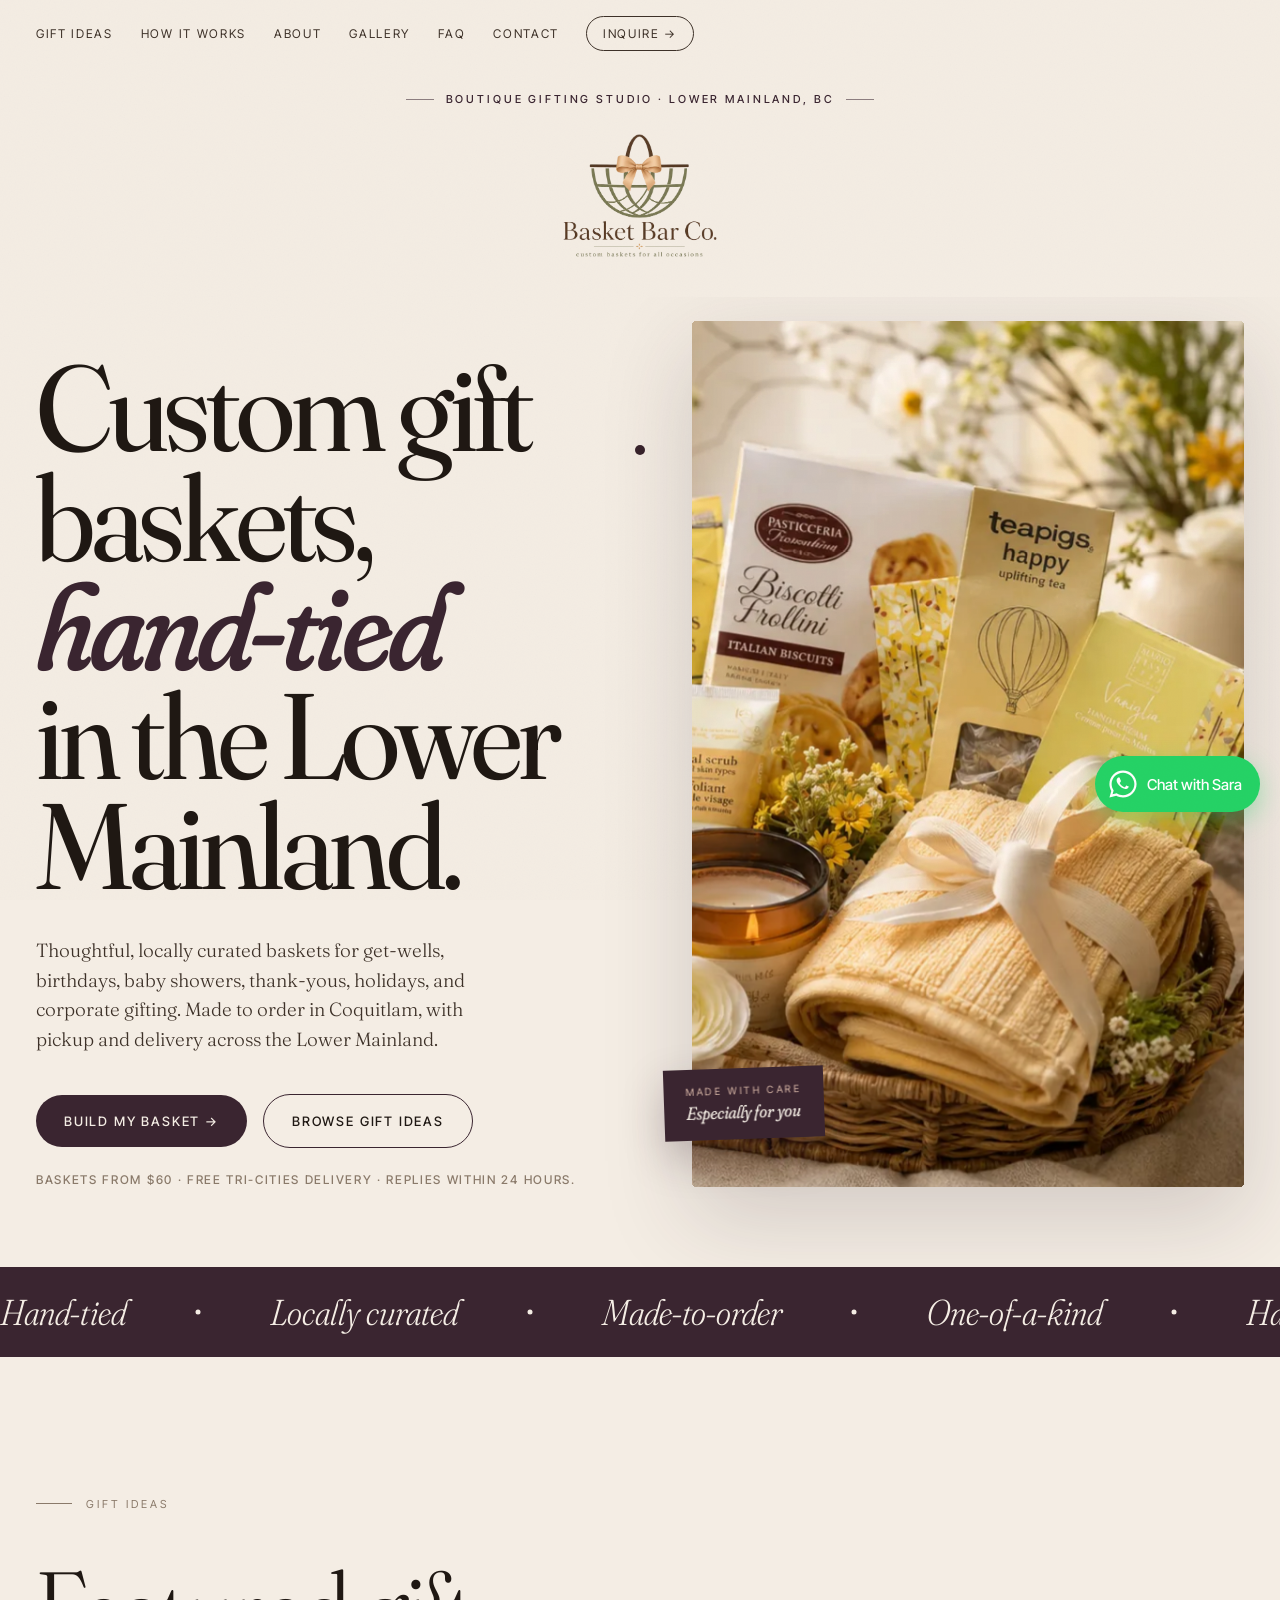
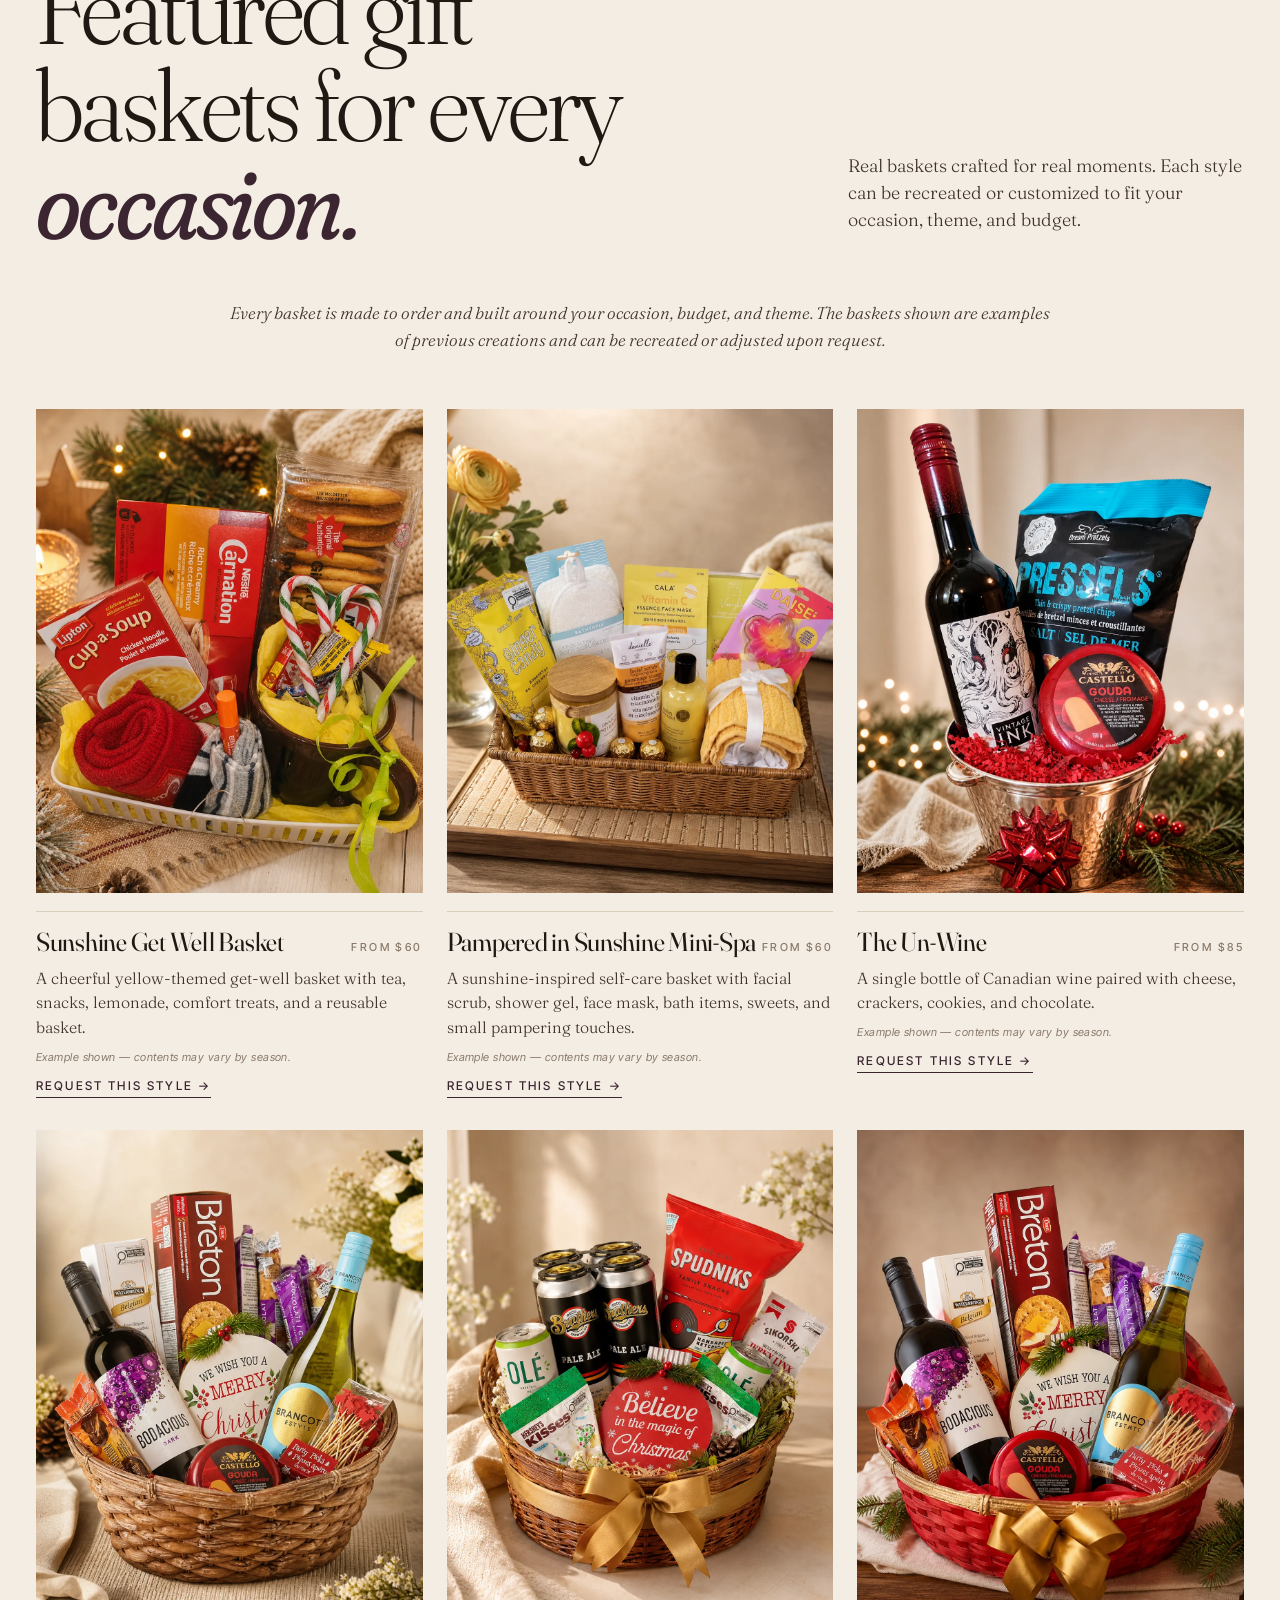
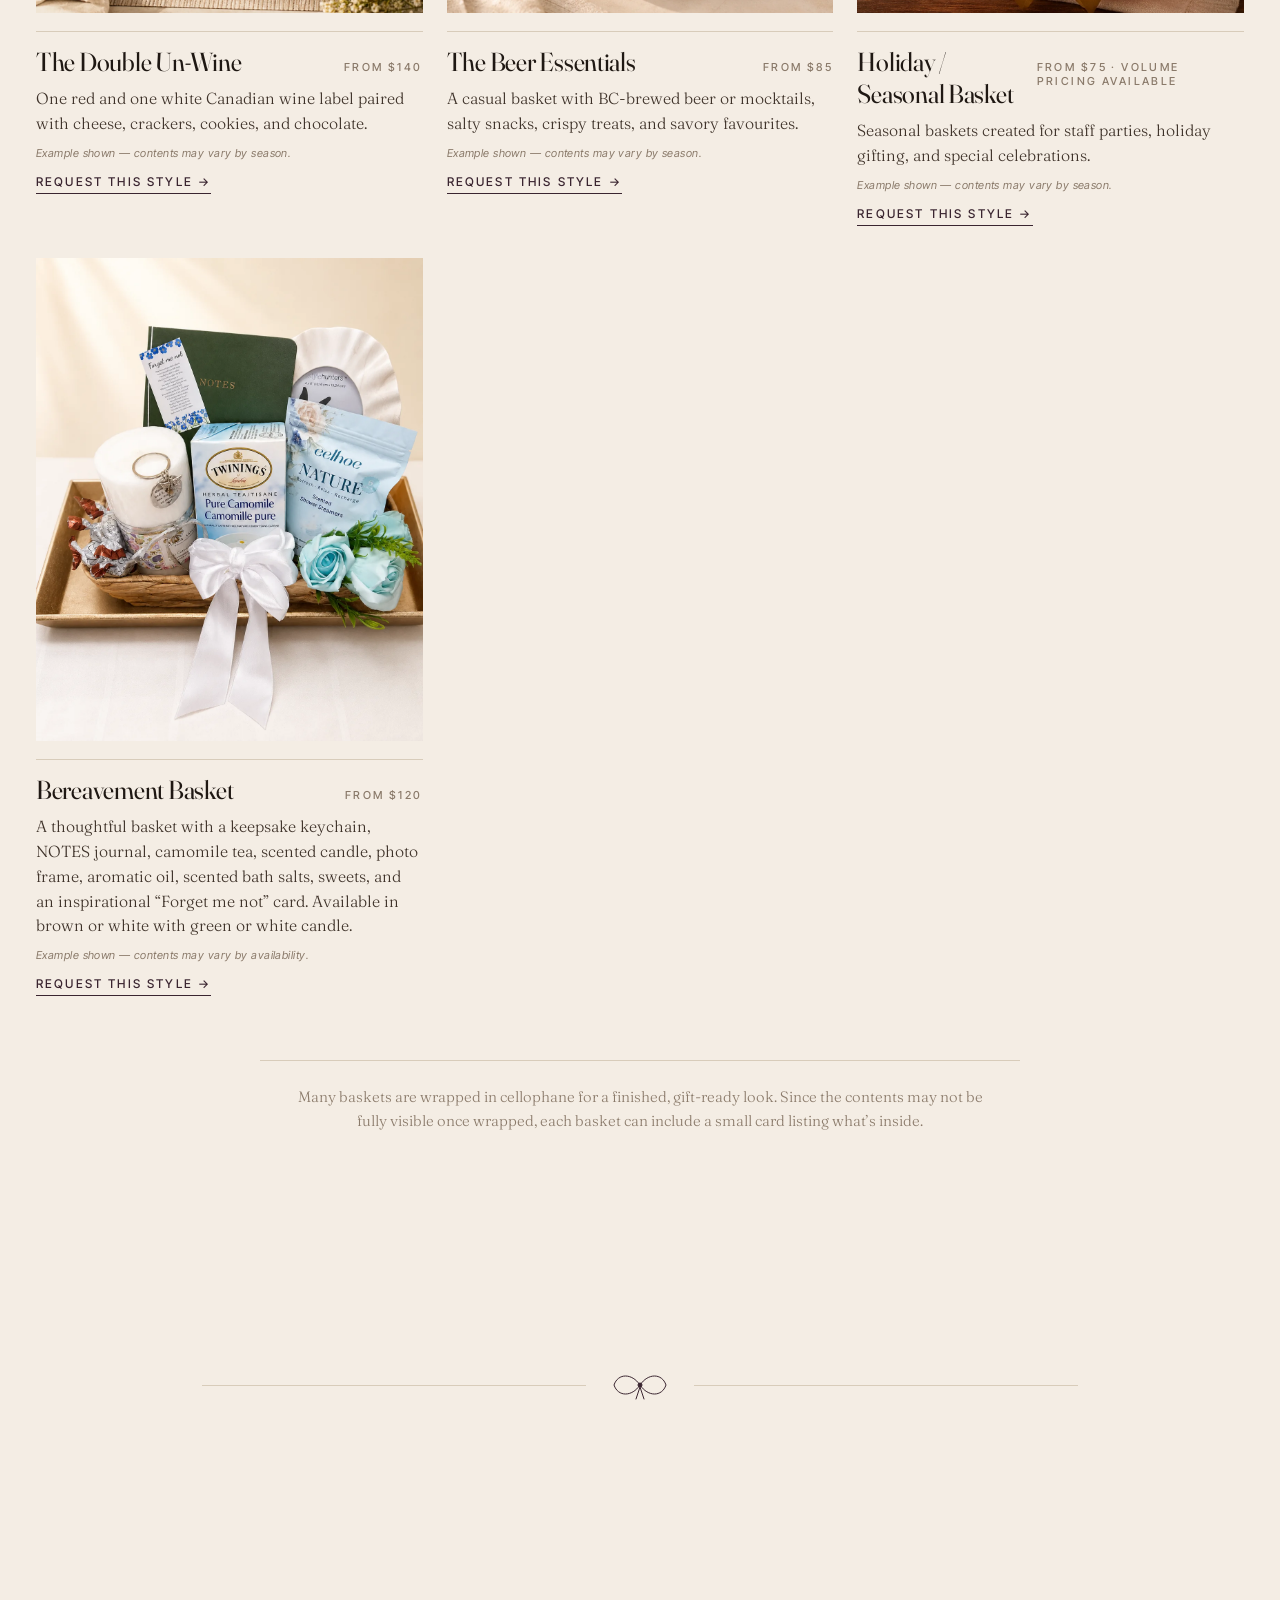
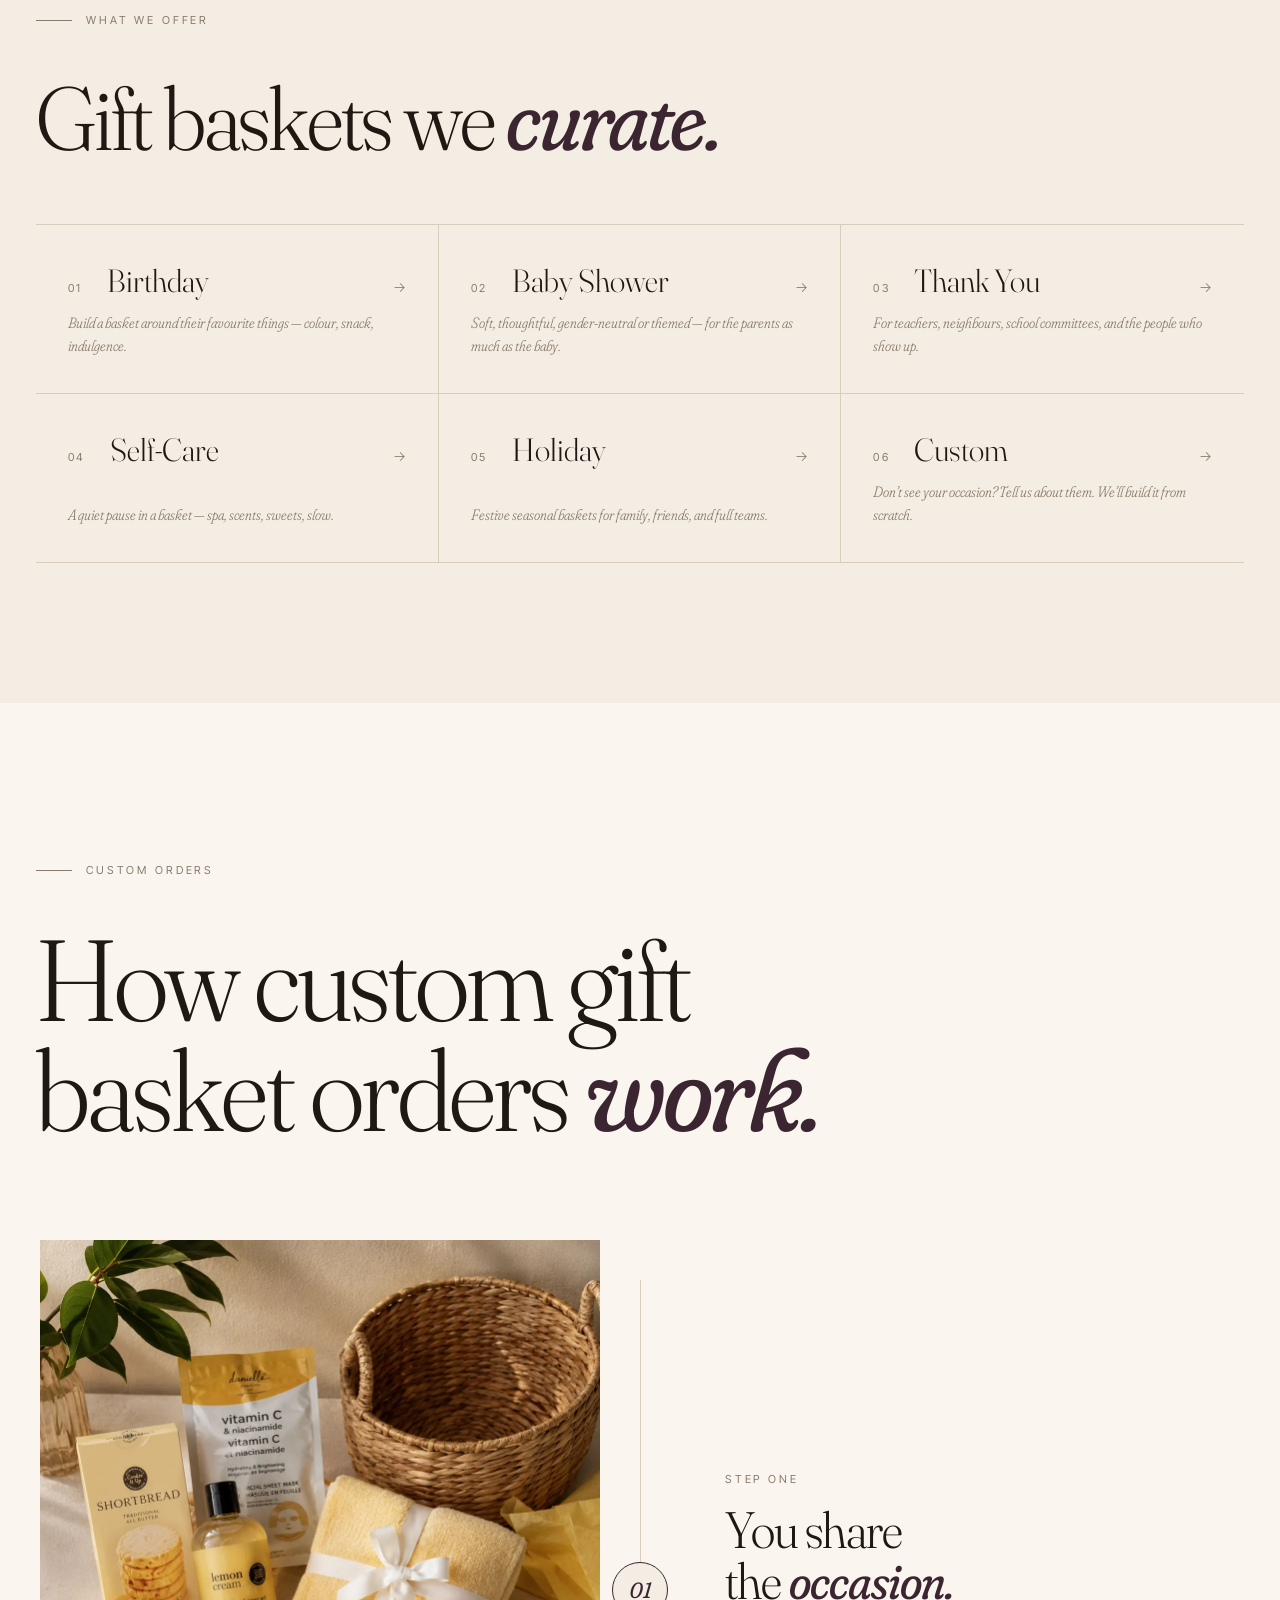
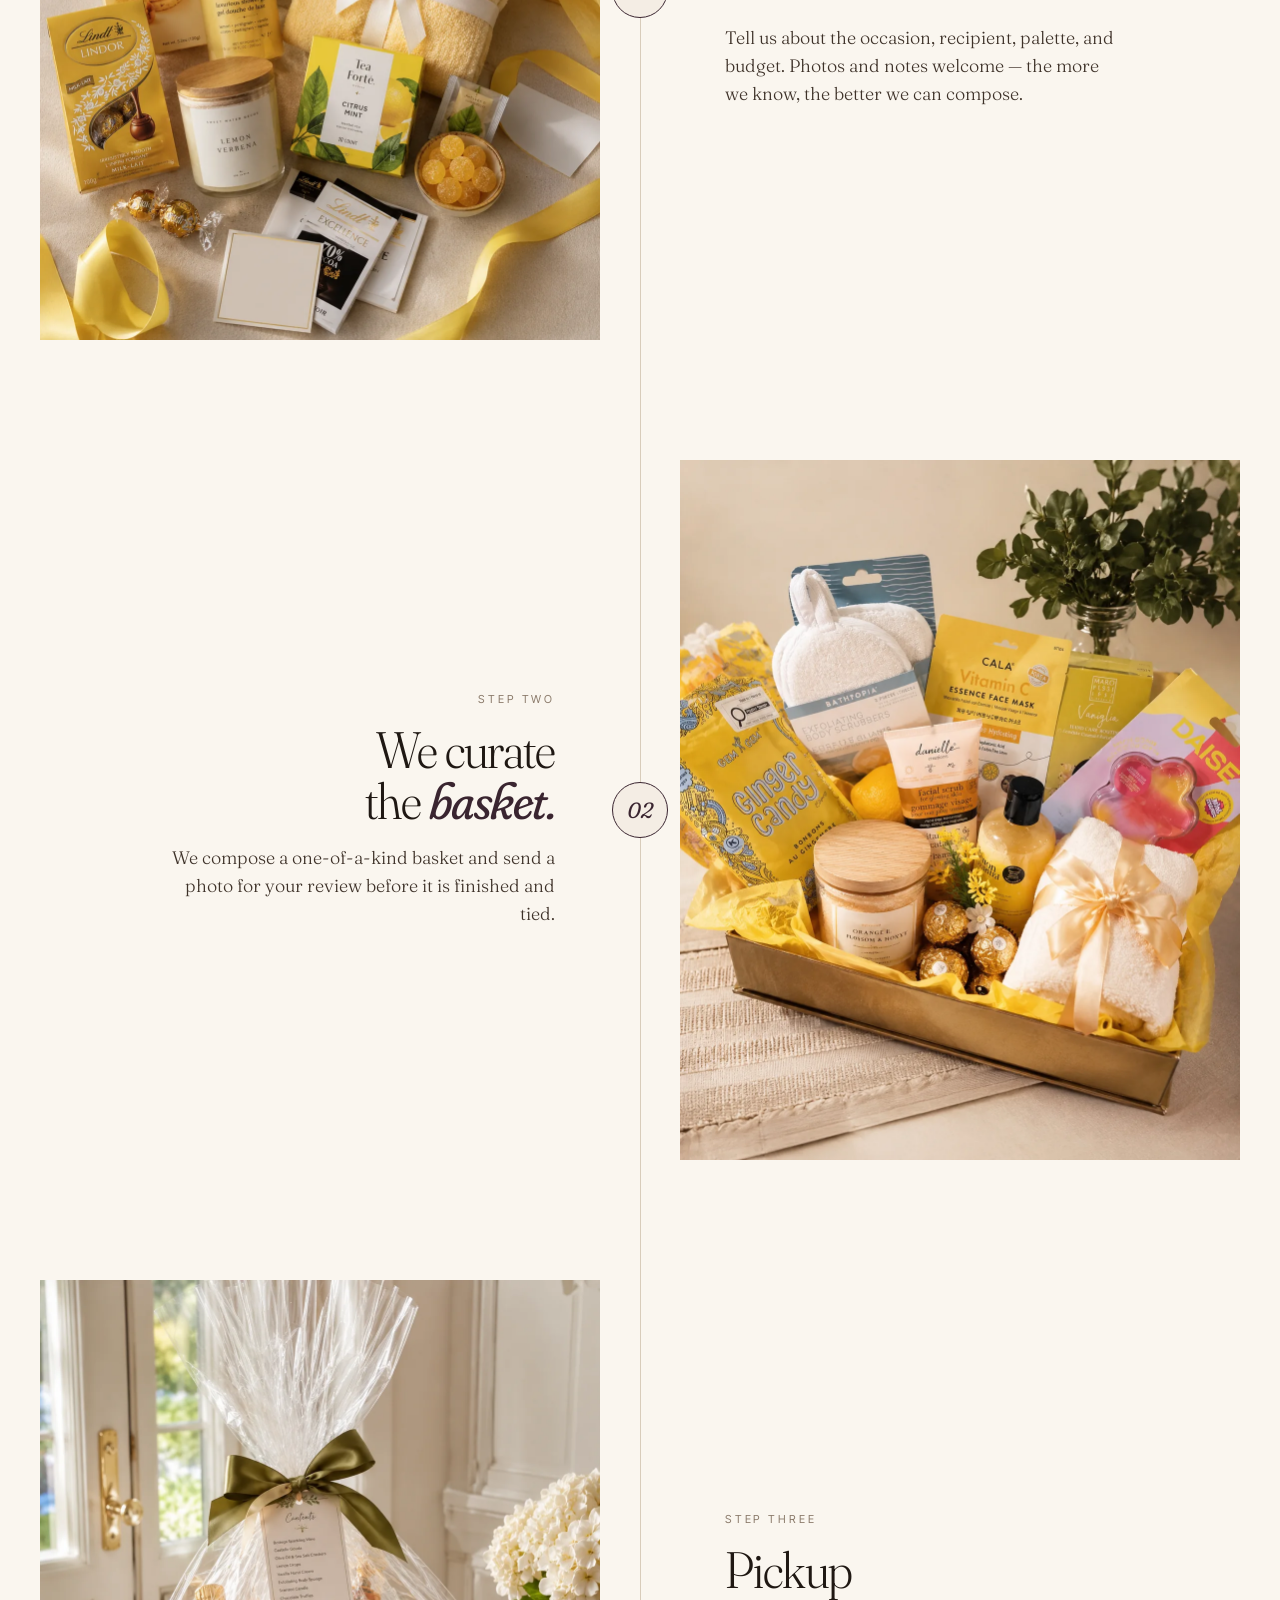
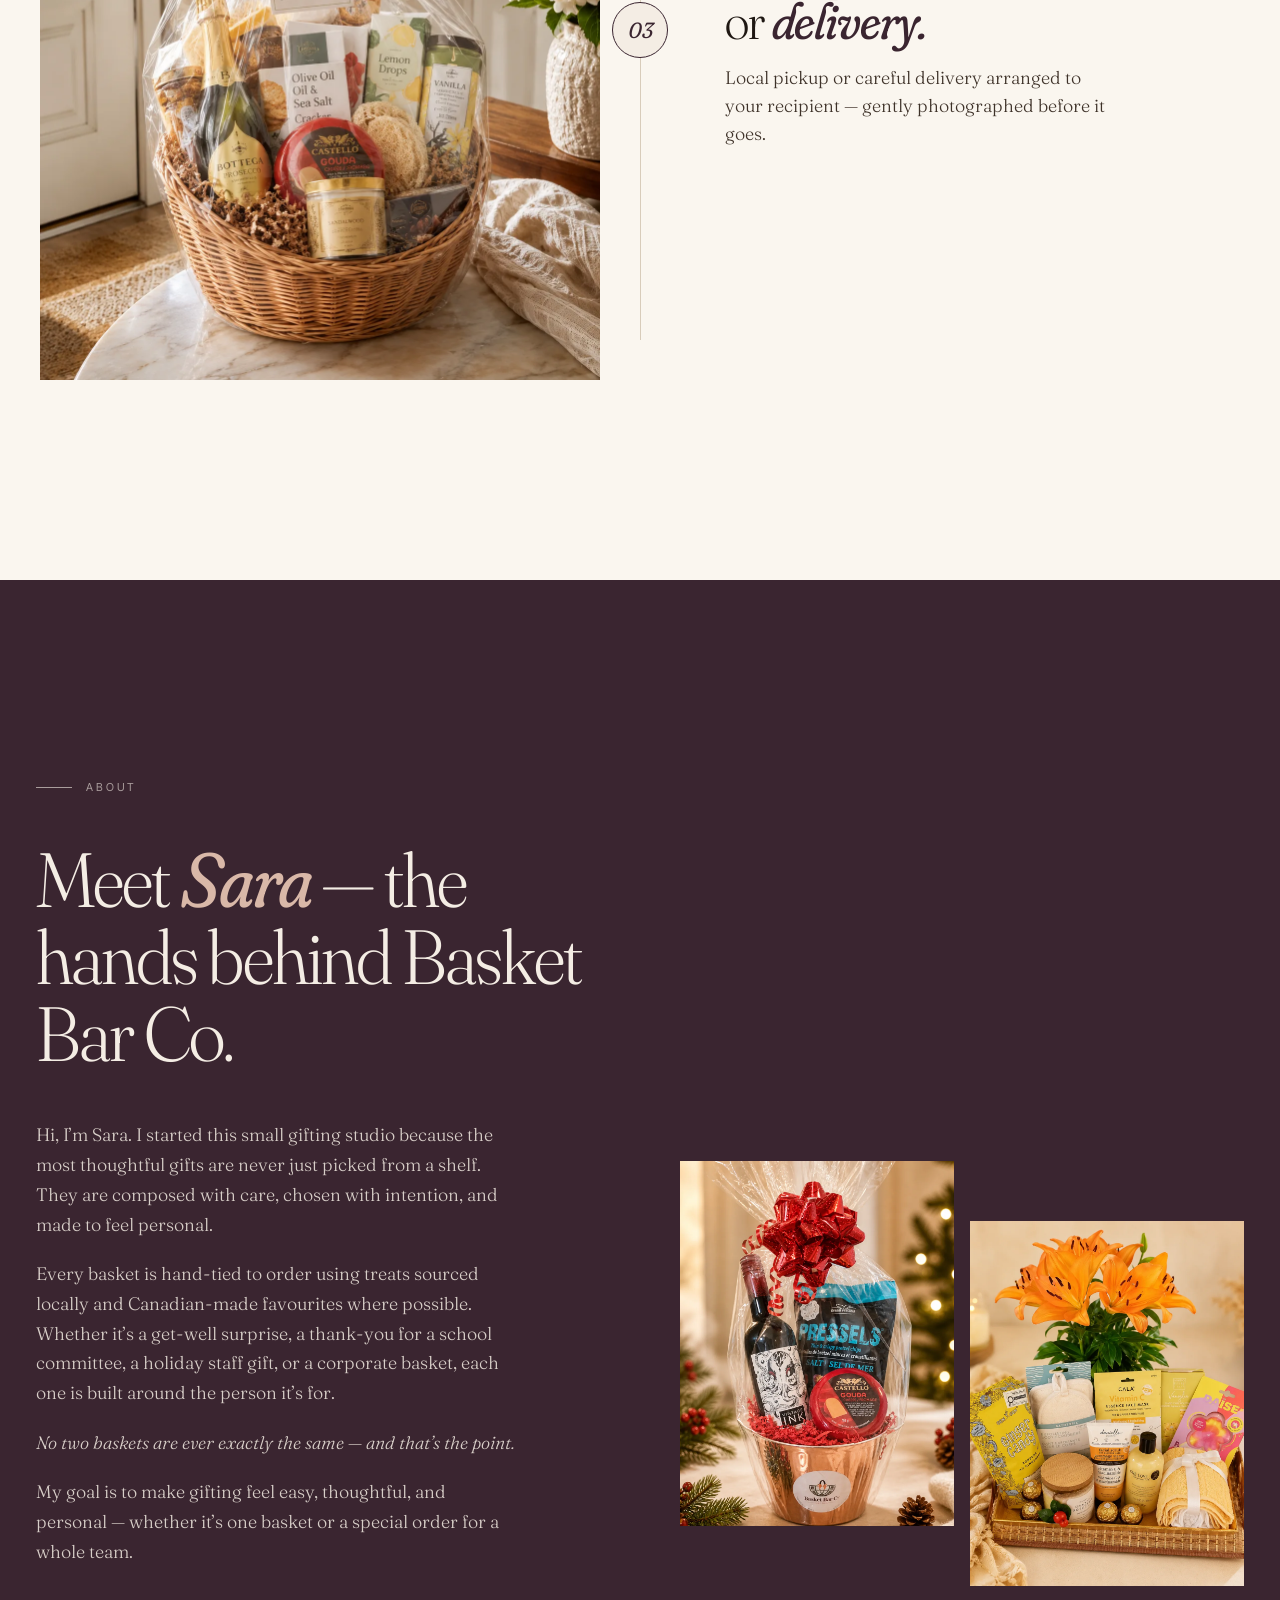
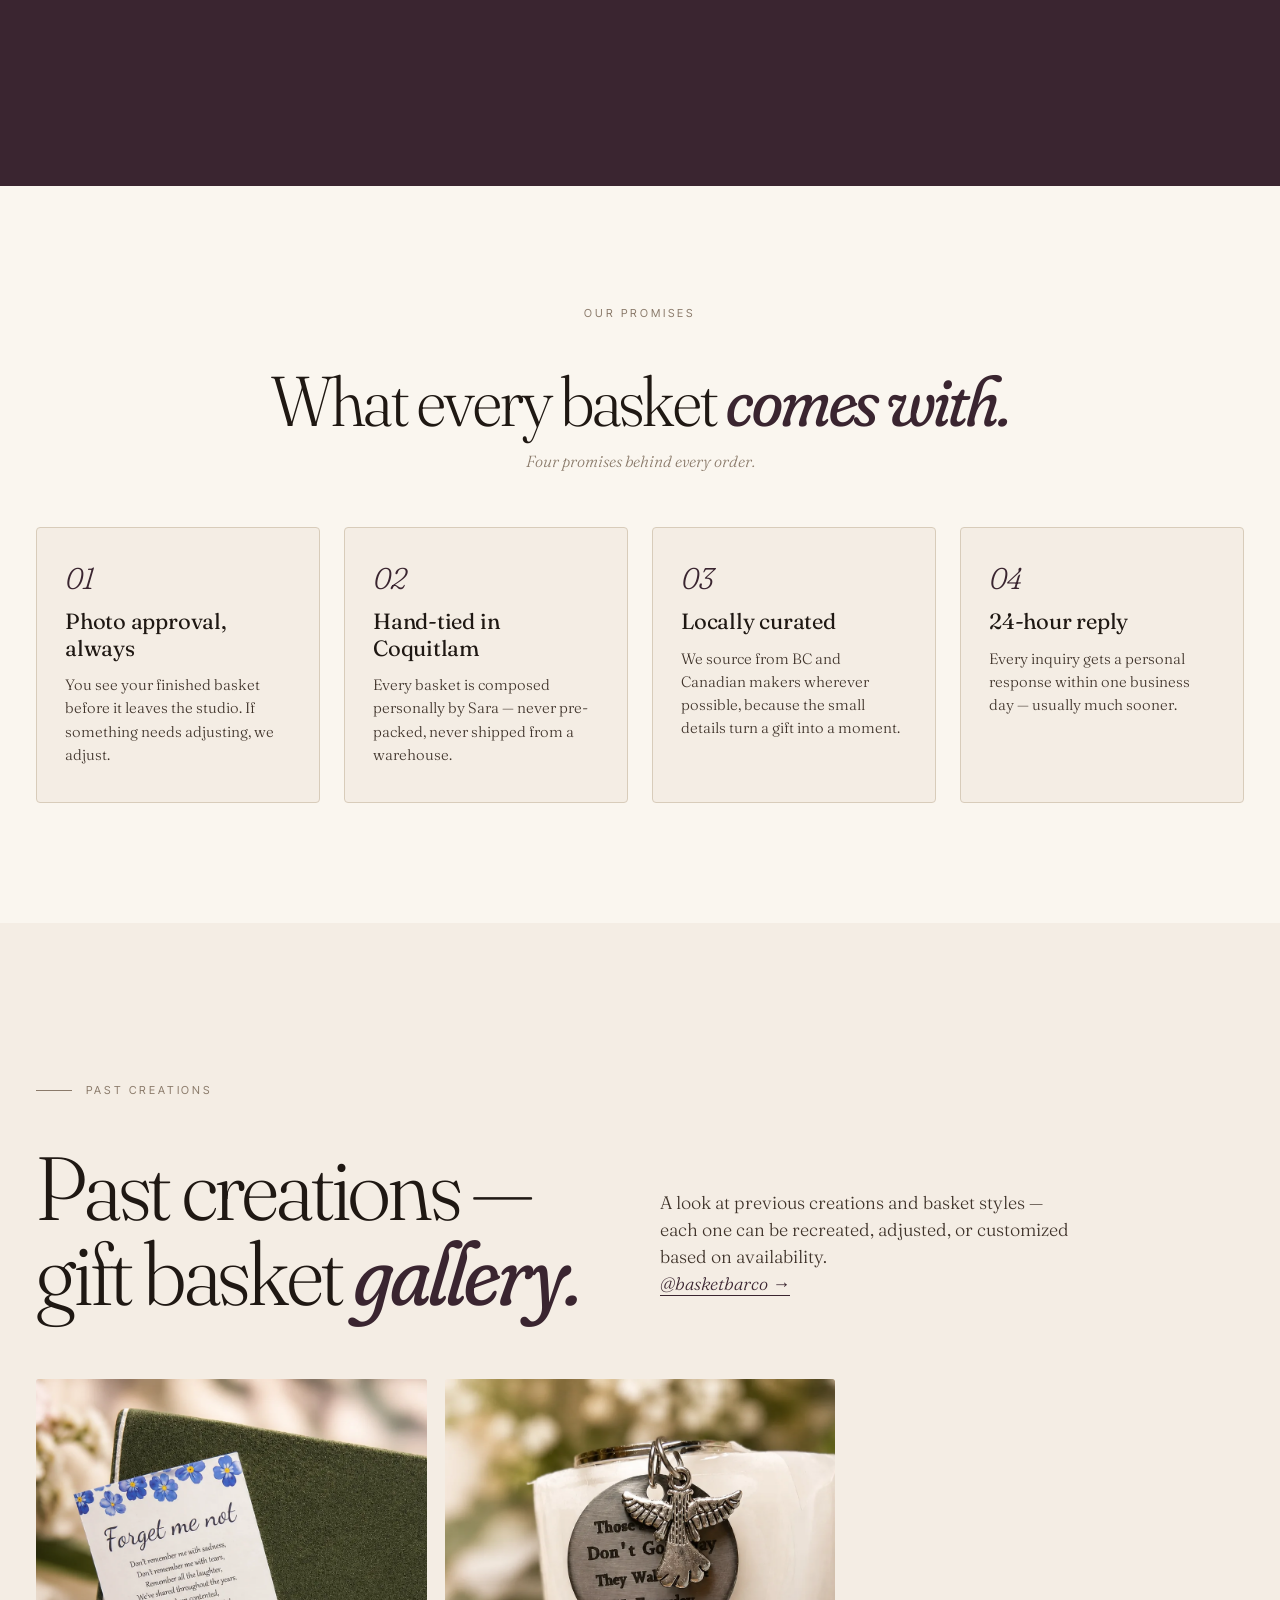
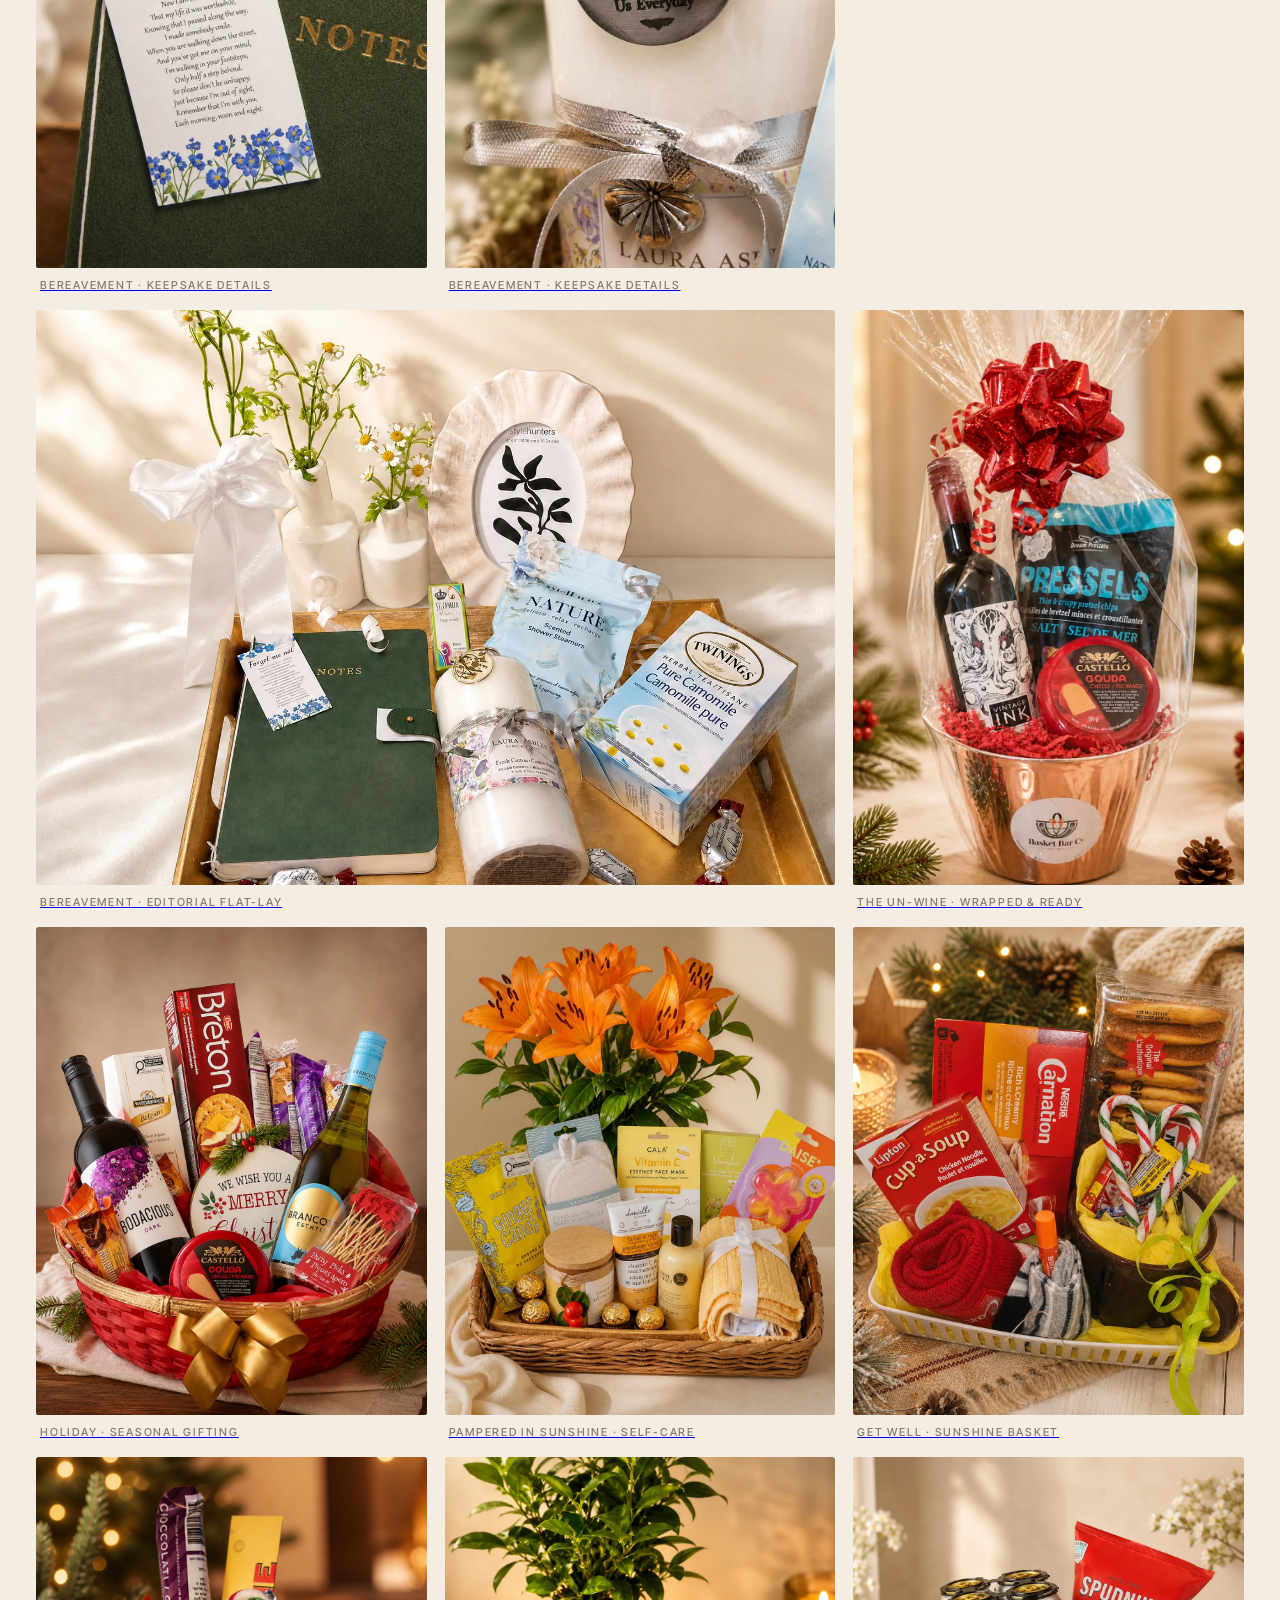
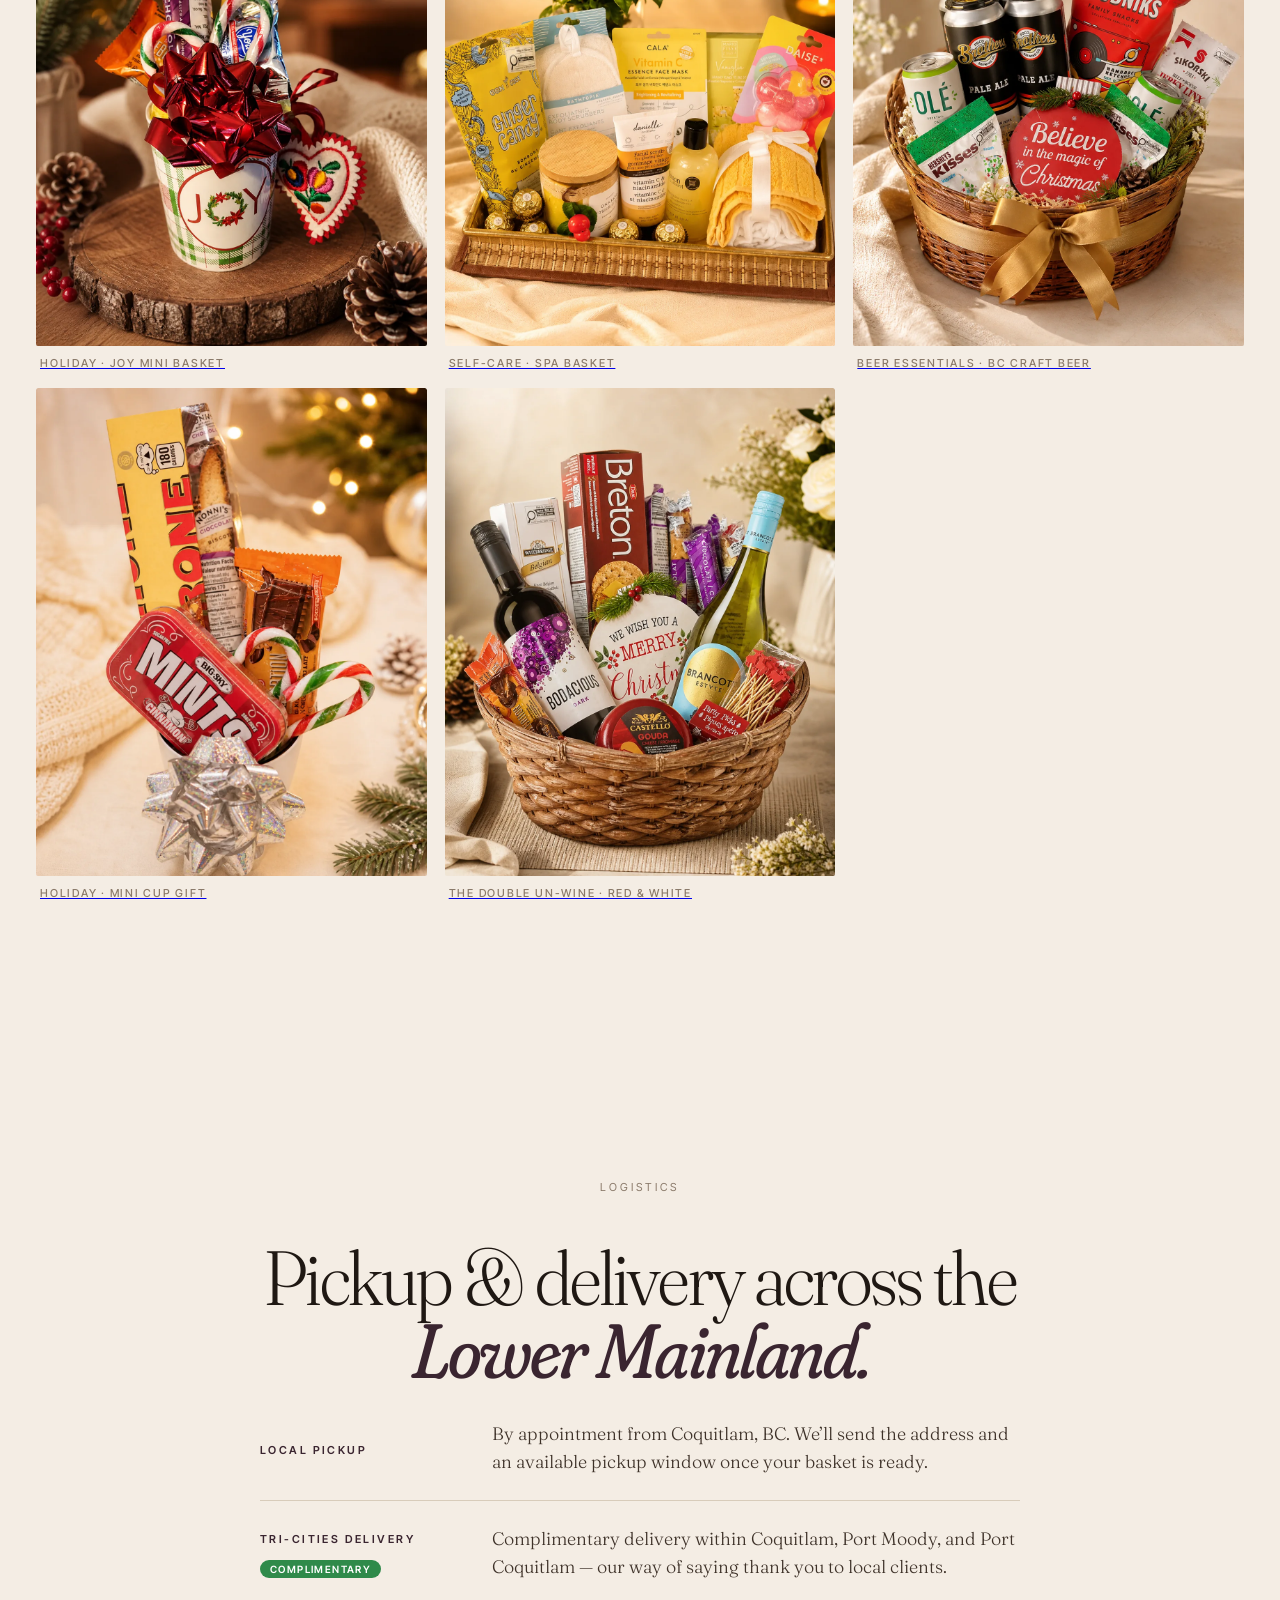
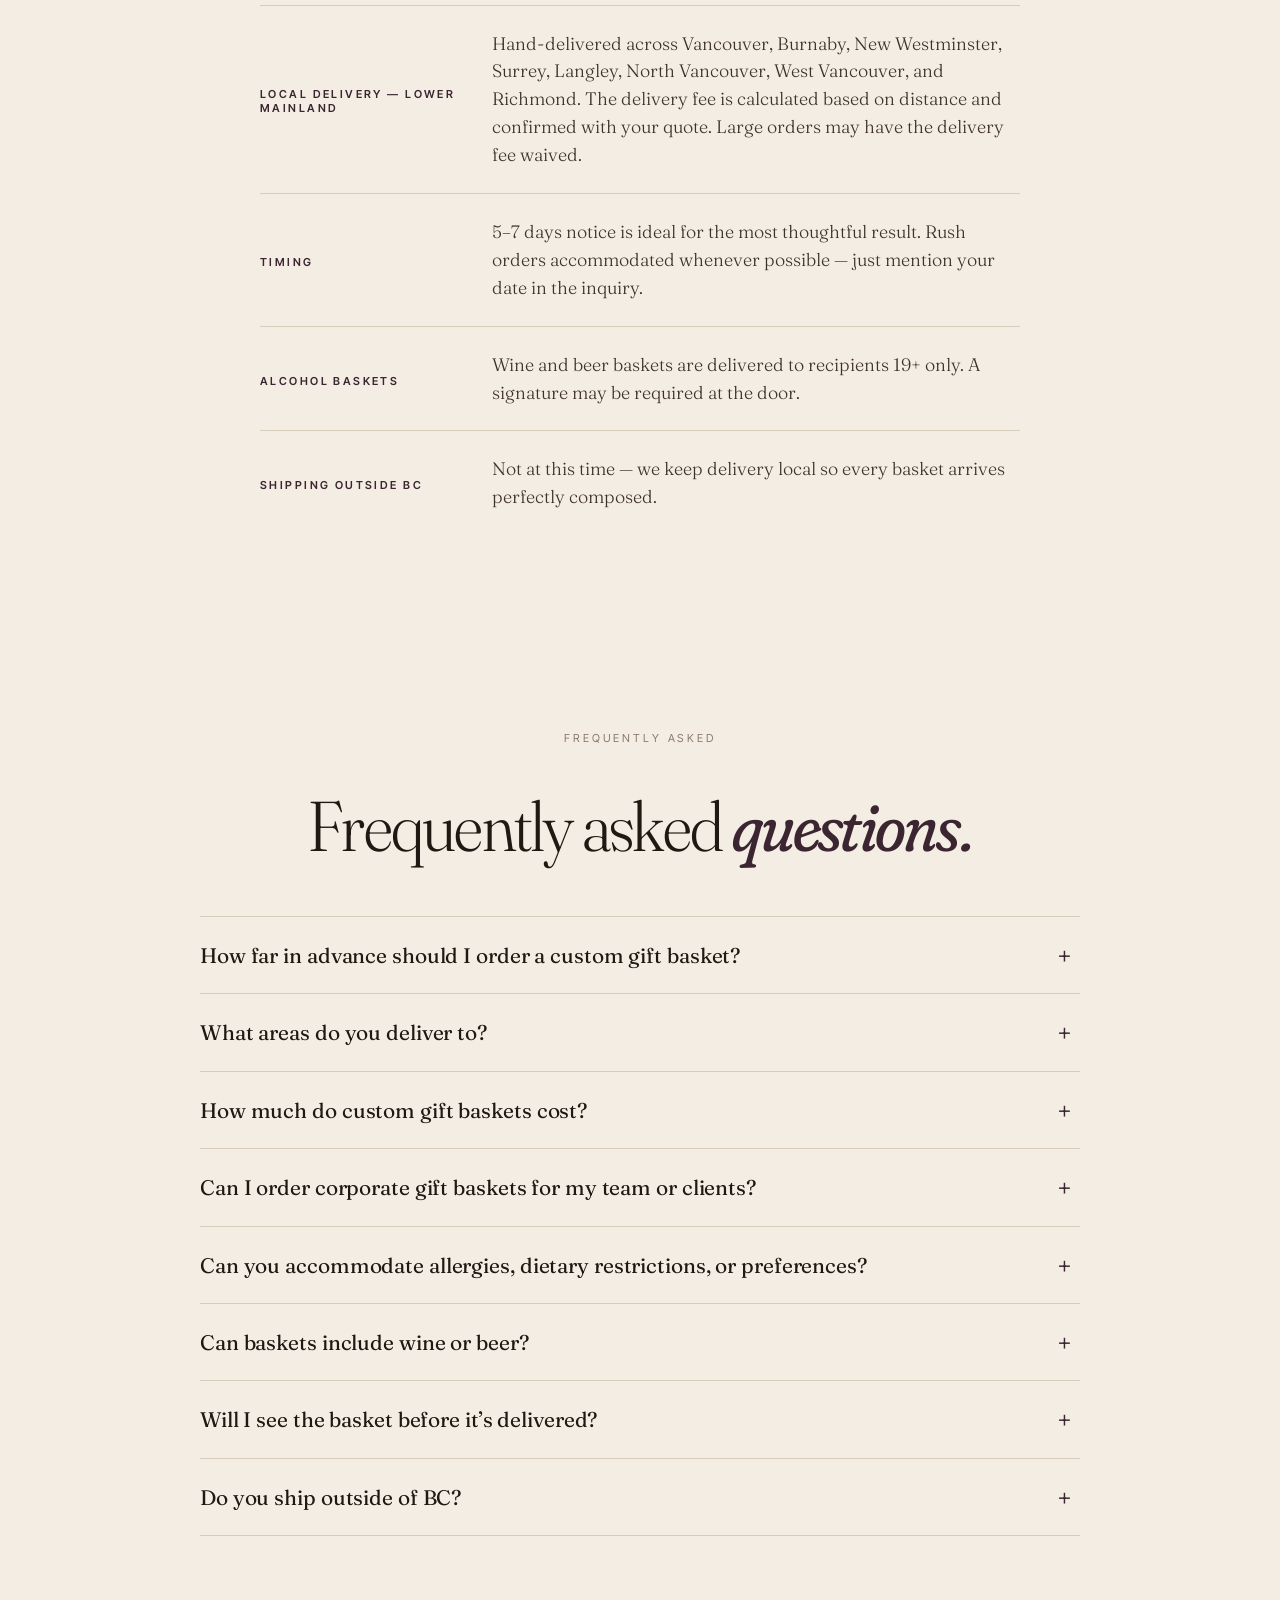
==== commit 46e5f300: "Phase 1.6: Free Tri-Cities delivery (per Sara) — pickup section, FAQ Q2 + JSON-LD, hero micro-line, " ====
--- a/index.html
+++ b/index.html
@@ -88,7 +88,7 @@
         <a class="cta primary" href="#contact">Build My Basket &rarr;</a>
         <a class="cta ghost" href="#shop">Browse Gift Ideas</a>
       </div>
-      <p class="hero-micro">Baskets from $60 &middot; Replies within 24 hours &middot; Hand-tied with care.</p>
+      <p class="hero-micro">Baskets from $60 &middot; Free Tri-Cities delivery &middot; Replies within 24 hours.</p>
     </div>
   </div>
   <div class="img-col">
@@ -384,8 +384,12 @@
         <dd>By appointment from Coquitlam, BC. We&rsquo;ll send the address and an available pickup window once your basket is ready.</dd>
       </div>
       <div class="pd-item">
-        <dt>Local delivery</dt>
-        <dd>Hand-delivered across Vancouver, Burnaby, Coquitlam, Port Moody, Port Coquitlam, New Westminster, Surrey, Langley, North Vancouver, West Vancouver, and Richmond. Delivery available &mdash; fees confirmed with your quote.</dd>
+        <dt>Tri-Cities delivery <span class="pd-badge">Complimentary</span></dt>
+        <dd>Complimentary delivery within Coquitlam, Port Moody, and Port Coquitlam &mdash; our way of saying thank you to local clients.</dd>
+      </div>
+      <div class="pd-item">
+        <dt>Local delivery &mdash; Lower Mainland</dt>
+        <dd>Hand-delivered across Vancouver, Burnaby, New Westminster, Surrey, Langley, North Vancouver, West Vancouver, and Richmond. The delivery fee is calculated based on distance and confirmed with your quote. Large orders may have the delivery fee waived.</dd>
       </div>
       <div class="pd-item">
         <dt>Timing</dt>
@@ -416,7 +420,7 @@
     </details>
     <details class="faq-item">
       <summary>What areas do you deliver to?</summary>
-      <p>We hand-deliver across the Lower Mainland, including Vancouver, Burnaby, Coquitlam, Port Moody, Port Coquitlam, New Westminster, Surrey, Langley, North Vancouver, West Vancouver, and Richmond. <a href="#pickup-delivery">Local pickup from Coquitlam</a> is also available by appointment.</p>
+      <p>We hand-deliver across the Lower Mainland. <strong>Delivery within the Tri-Cities &mdash; Coquitlam, Port Moody, and Port Coquitlam &mdash; is complimentary.</strong> For Vancouver, Burnaby, New Westminster, Surrey, Langley, North Vancouver, West Vancouver, and Richmond, the delivery fee is confirmed with your quote based on distance, and large orders may have the fee waived. <a href="#pickup-delivery">Local pickup from Coquitlam</a> is also available by appointment.</p>
     </details>
     <details class="faq-item">
       <summary>How much do custom gift baskets cost?</summary>
@@ -455,6 +459,7 @@
   <ul class="trust-chips" aria-label="What to expect">
     <li>Reply within 24 hours</li>
     <li>Photo approval before delivery</li>
+    <li class="chip-highlight">Free Tri-Cities delivery</li>
     <li>No commitment to inquire</li>
   </ul>
 
@@ -735,7 +740,7 @@
       "name": "What areas do you deliver to?",
       "acceptedAnswer": {
         "@type": "Answer",
-        "text": "We hand-deliver across the Lower Mainland, including Vancouver, Burnaby, Coquitlam, Port Moody, Port Coquitlam, New Westminster, Surrey, Langley, North Vancouver, West Vancouver, and Richmond. Local pickup from Coquitlam is also available by appointment."
+        "text": "We hand-deliver across the Lower Mainland. Delivery within the Tri-Cities — Coquitlam, Port Moody, and Port Coquitlam — is complimentary. For Vancouver, Burnaby, New Westminster, Surrey, Langley, North Vancouver, West Vancouver, and Richmond, the delivery fee is confirmed with your quote based on distance, and large orders may have the fee waived. Local pickup from Coquitlam is also available by appointment."
       }
     },
     {
--- a/styles.css
+++ b/styles.css
@@ -1181,6 +1181,21 @@
   text-transform: uppercase;
   color: var(--anchor);
   padding-top: 4px;
+  display: flex;
+  flex-wrap: wrap;
+  align-items: center;
+  gap: 8px;
+}
+.pickup-delivery .pd-item .pd-badge {
+  font-size: 10px;
+  font-weight: 600;
+  letter-spacing: .14em;
+  text-transform: uppercase;
+  color: #fff;
+  background: #2f8a4a;
+  padding: 3px 10px;
+  border-radius: 999px;
+  display: inline-block;
 }
 .pickup-delivery .pd-item dd {
   font-family: var(--serif);
@@ -1291,6 +1306,11 @@
   border: 1px solid var(--hair);
   padding: 9px 16px;
   border-radius: 999px;
+}
+.trust-chips li.chip-highlight {
+  background: #2f8a4a;
+  border-color: #2f8a4a;
+  color: #fff;
 }
 .honest-proof {
   max-width: 760px;
